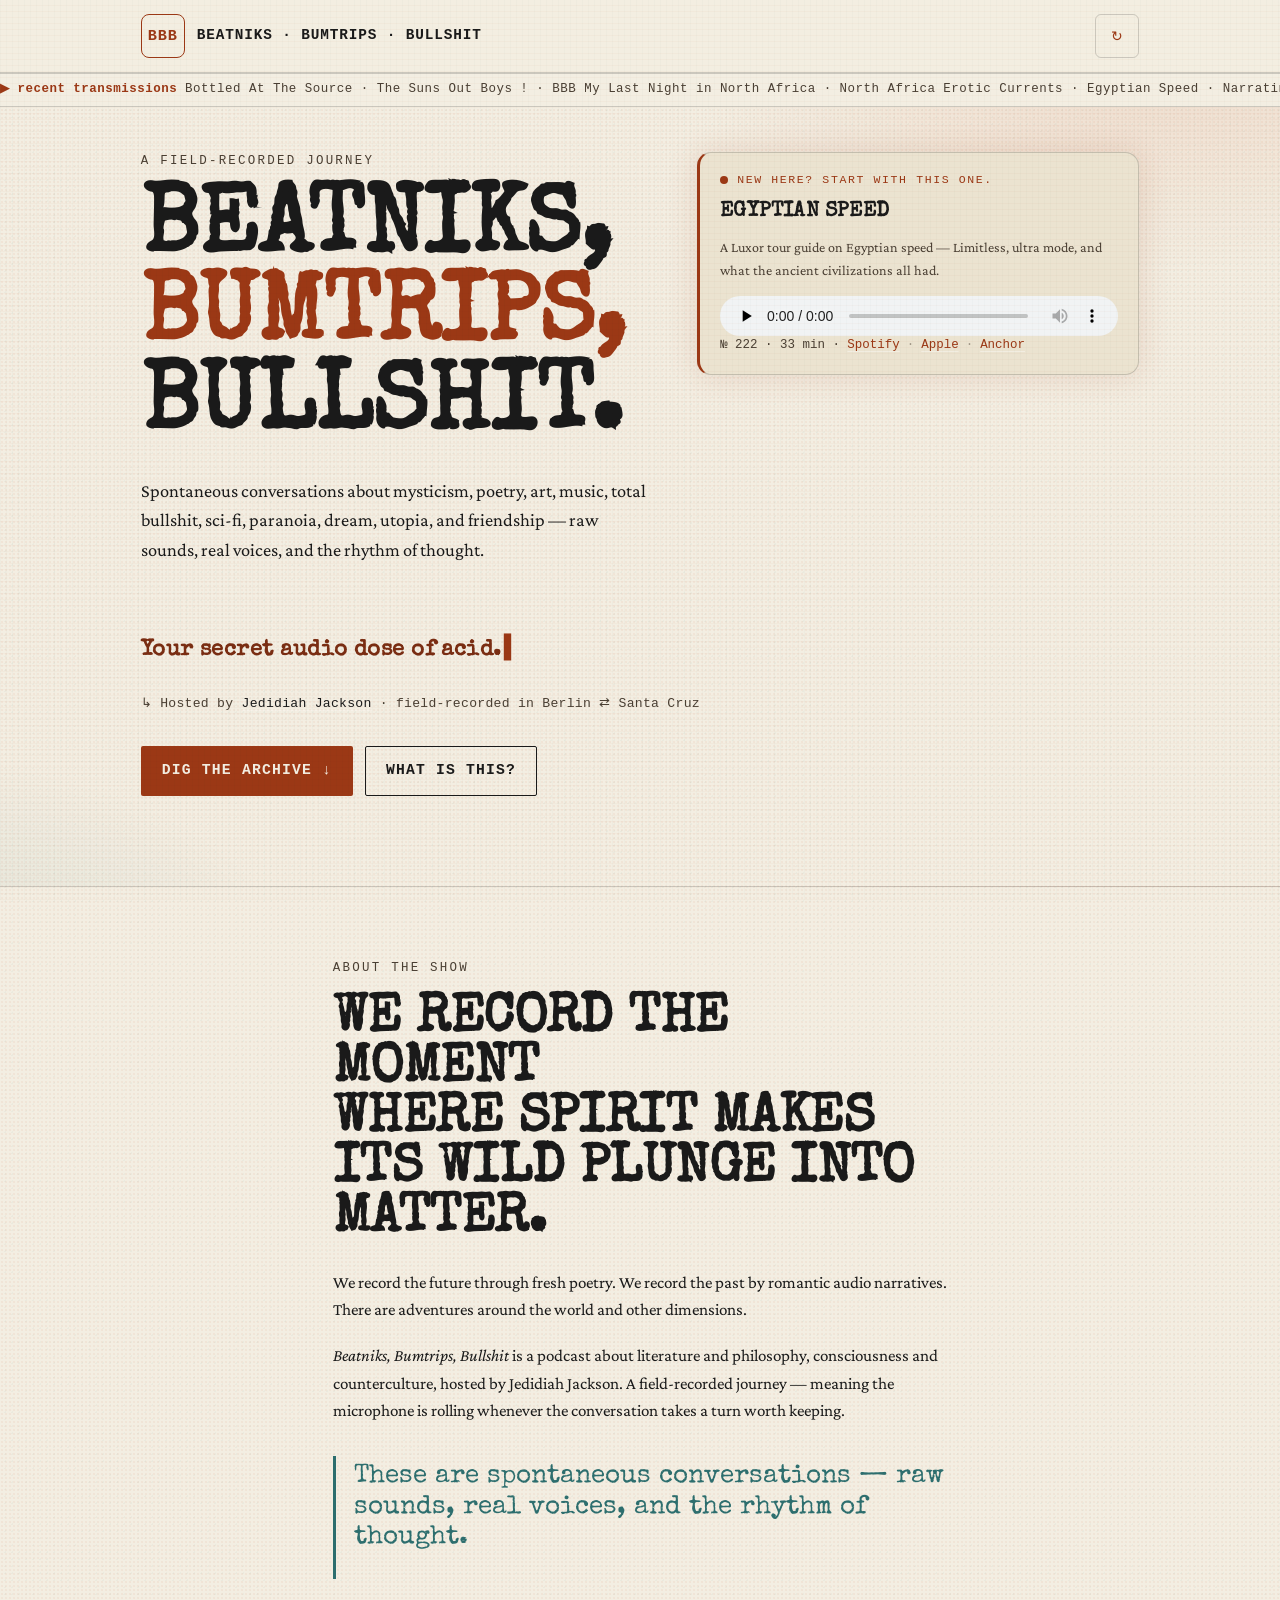
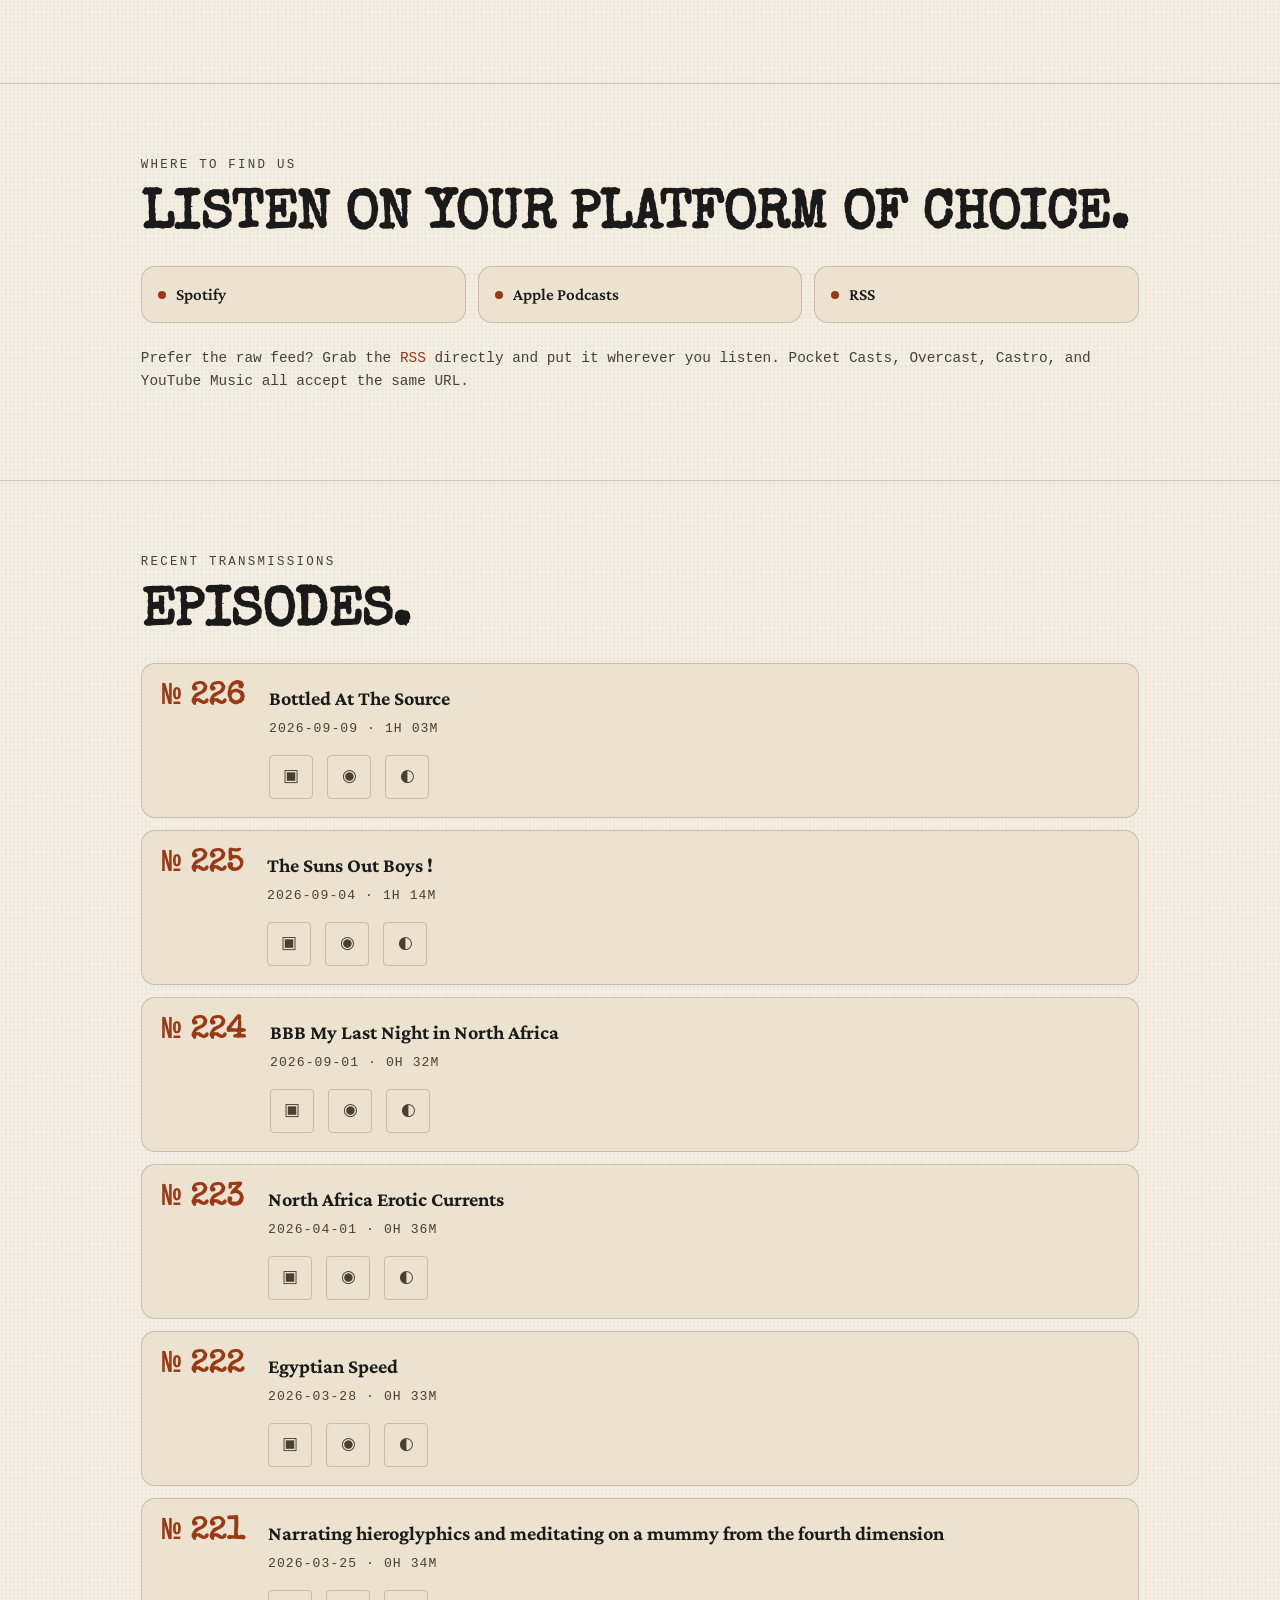
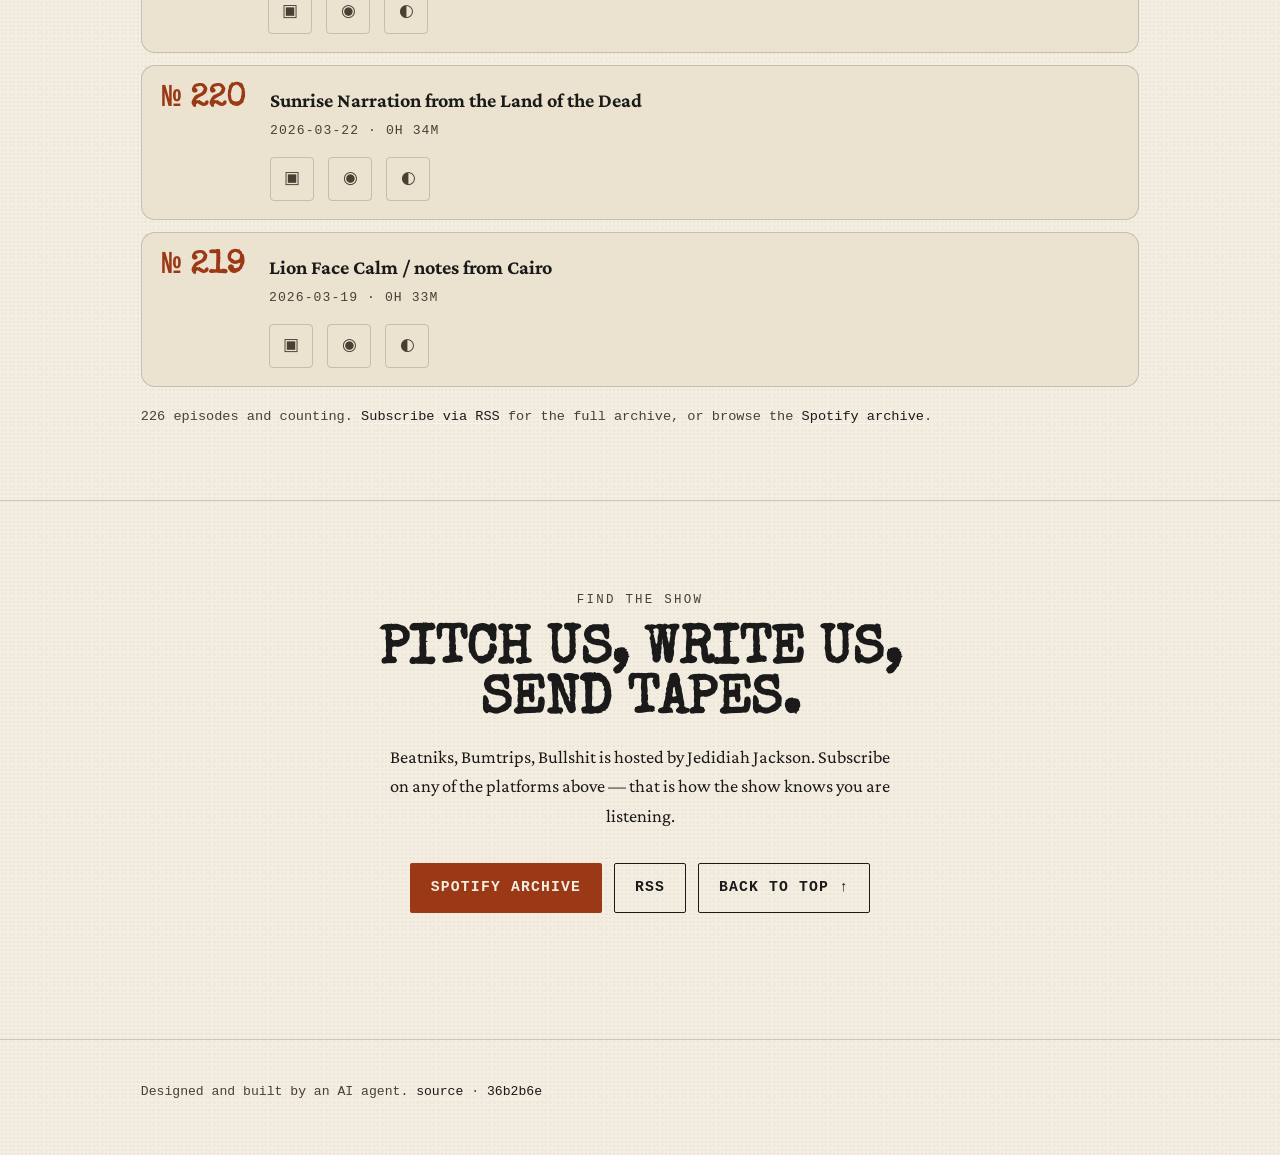
==== index.html @ dd76d0fa "audit: purge dead ticker-era CSS, fix og:image absolute URLs, a11y + anchor fixes" ====
<!doctype html><html lang="en"><head><meta charset="utf-8" /><meta name="viewport" content="width=device-width, initial-scale=1, viewport-fit=cover" /><title>Beatniks, Bumtrips, Bullshit — A field-recorded journey through literature, consciousness, and counterculture</title><meta name="description" content="A field-recorded journey through literature, consciousness, and counterculture. Spontaneous conversations about mysticism, poetry, art, music, total bullshit, sci-fi, paranoia, dream, utopia, and friendship." /><meta name="theme-color" content="#0b0b0b" media="(prefers-color-scheme: dark)" /><meta name="theme-color" content="#f3eee2" media="(prefers-color-scheme: light)" /><meta name="color-scheme" content="dark light" /><meta property="og:type" content="website" /><meta property="og:title" content="Beatniks, Bumtrips, Bullshit" /><meta property="og:description" content="A field-recorded journey through literature, consciousness, and counterculture. Your secret audio dose of acid." /><meta property="og:image" content="https://bumtrips.com/assets/og-card.png" /><meta property="og:image:width" content="1200" /><meta property="og:image:height" content="630" /><meta property="og:image:alt" content="Beatniks, Bumtrips, Bullshit — A field-recorded journey. Cover art on the right, title in acid green and magenta on the left." /><meta property="og:url" content="https://bumtrips.com/" /><meta property="og:site_name" content="Beatniks, Bumtrips, Bullshit" /><meta name="twitter:card" content="summary_large_image" /><meta name="twitter:title" content="Beatniks, Bumtrips, Bullshit" /><meta name="twitter:description" content="A field-recorded journey through literature, consciousness, and counterculture." /><meta name="twitter:image" content="https://bumtrips.com/assets/og-card.png" /><meta name="twitter:image:alt" content="Beatniks, Bumtrips, Bullshit — A field-recorded journey. Cover art on the right, title in acid green and magenta on the left." /><link rel="icon" type="image/svg+xml" href="assets/favicon.svg" /><link rel="icon" type="image/png" sizes="32x32" href="assets/favicon-32.png" /><link rel="apple-touch-icon" sizes="180x180" href="assets/apple-touch-icon.png" /><link rel="canonical" href="https://bumtrips.com/" /><link rel="preconnect" href="https://fonts.googleapis.com" /><link rel="preconnect" href="https://fonts.gstatic.com" crossorigin /><link rel="stylesheet" href="https://fonts.googleapis.com/css2?family=Big+Shoulders+Display:wght@700;900&family=Inter:wght@400&family=Space+Mono:wght@400;700&display=swap" /><link rel="alternate" type="application/rss+xml" title="Beatniks, Bumtrips, Bullshit" href="https://anchor.fm/s/4431c4ac/podcast/rss" /><script type="application/ld+json">
  {
    "@context": "https://schema.org",
    "@type": "Podcast",
    "name": "Beatniks, Bumtrips, Bullshit",
    "description": "A field-recorded journey through literature, consciousness, and counterculture. Spontaneous conversations about mysticism, poetry, art, music, total bullshit, sci-fi, paranoia, dream, utopia, and friendship.",
    "url": "https://bumtrips.com/",
    "webFeed": "https://anchor.fm/s/4431c4ac/podcast/rss",
    "author": { "@type": "Person", "name": "Jedidiah Jackson" },
    "image": "https://bumtrips.com/assets/og-card.png",
    "inLanguage": "en",
    "genre": ["Arts", "Literature", "Philosophy"]
  }
  </script>

  <link rel="stylesheet" href="styles.min.css" /></head><body><a class="skip-link" href="#main">Skip to content</a><div class="scanlines" aria-hidden="true"></div><div class="transmission-glitch" aria-hidden="true"></div><div class="acid-invert" aria-hidden="true"></div><div class="konami-msg" id="konami-msg" role="status" aria-live="polite"></div><header class="site-header" role="banner"><div class="wrap header-wrap"><a class="brand" href="#top" aria-label="Beatniks, Bumtrips, Bullshit — home"><span class="brand-mark" aria-hidden="true">BBB</span><span class="brand-name">Beatniks · Bumtrips · Bullshit</span></a><button type="button" id="theme-cycle" class="theme-cycle-btn" aria-label="Cycle to next theme">↻</button></div></header><aside class="marquee" aria-label="Recent episode titles"><div class="marquee-track"><span class="marquee-text"><!-- AUTO-MARQUEE -->Bottled At The Source · The Suns Out Boys ! · BBB My Last Night in North Africa · North Africa Erotic Currents · Egyptian Speed · Narrating hieroglyphics and meditating on a mummy from the fourth dimension · Sunrise Narration from the Land of the Dead · Lion Face Calm / notes from Cairo · BBB Inside a Pyramid · Horse Music · votive notes from Cairo · NUS NUS · Bottled At The Source · The Suns Out Boys ! · BBB My Last Night in North Africa · North Africa Erotic Currents · Egyptian Speed · Narrating hieroglyphics and meditating on a mummy from the fourth dimension · Sunrise Narration from the Land of the Dead · Lion Face Calm / notes from Cairo · BBB Inside a Pyramid · Horse Music · votive notes from Cairo · NUS NUS<!-- /AUTO-MARQUEE --></span></div></aside><main id="main"><section id="top" class="hero" aria-labelledby="hero-title"><div class="wrap"><div class="hero-grid"><div class="hero-copy"><p class="eyebrow">A field-recorded journey</p><h1 id="hero-title" class="display"> Beatniks,<br /><span class="accent">Bumtrips,</span><br /> Bullshit.
            </h1><p class="lede"> Spontaneous conversations about mysticism, poetry, art, music, total bullshit,
              sci-fi, paranoia, dream, utopia, and friendship — raw sounds, real voices,
              and the rhythm of thought.
            </p></div><div id="start-here" class="featured-ep"><p class="featured-ep-kicker"><span class="rec-dot" aria-hidden="true"></span>NEW HERE? START WITH THIS ONE.</p><h2 class="featured-ep-title">Egyptian Speed</h2><p class="featured-ep-desc"> A Luxor tour guide on Egyptian speed — Limitless, ultra mode,
              and what the ancient civilizations all had.
            </p><audio class="featured-ep-audio" controls preload="none"
                   aria-label="Play featured episode: Egyptian Speed"
                   src="https://anchor.fm/s/4431c4ac/podcast/play/116093295/https%3A%2F%2Fd3ctxlq1ktw2nl.cloudfront.net%2Fstaging%2F2026-1-26%2F418886665-44100-2-06185967a81ad.m4a"></audio><p class="featured-ep-links"> №&nbsp;222 · 33&nbsp;min · <a href="https://podcasters.spotify.com/pod/show/jedidiah-jackson/episodes/Egyptian-Speed-e3flctf" rel="noopener">Spotify</a><span aria-hidden="true">·</span><a href="https://podcasts.apple.com/us/podcast/egyptian-speed/id1663479533?i=1000757916411&amp;uo=4" rel="noopener">Apple</a><span aria-hidden="true">·</span><a href="https://anchor.fm/jedidiah-jackson/episodes/Egyptian-Speed-e3flctf" rel="noopener">Anchor</a></p></div></div><p class="tagline" aria-hidden="true"><span class="typewriter" id="tagline-typewriter"></span><span class="typewriter-caret" aria-hidden="true">▍</span></p><p class="hero-meta"><span aria-hidden="true">↳</span> Hosted by <a href="#contact">Jedidiah Jackson</a> · field-recorded in Berlin&nbsp;⇄&nbsp;Santa&nbsp;Cruz
        </p><div class="cta-row"><a class="btn btn-primary" href="#episodes">Dig the archive ↓</a><a class="btn btn-ghost" href="#about">What is this?</a></div></div></section><section id="about" class="about" aria-labelledby="about-title"><div class="wrap narrow"><p class="eyebrow">About the show</p><h2 id="about-title" class="display sm"> We record the moment<br />where spirit makes its wild plunge into matter.
        </h2><div class="prose"><p> We record the future through fresh poetry. We record the past by romantic
            audio narratives. There are adventures around the world and other dimensions.
          </p><p><em>Beatniks, Bumtrips, Bullshit</em> is a podcast about literature and philosophy,
            consciousness and counterculture, hosted by Jedidiah Jackson.
            A field-recorded journey — meaning the microphone
            is rolling whenever the conversation takes a turn worth keeping.
          </p><blockquote class="pull"><p>These are spontaneous conversations — raw sounds, real voices, and the rhythm of thought.</p></blockquote></div></div></section><section id="listen" class="listen" aria-labelledby="listen-title"><div class="wrap"><p class="eyebrow">Where to find us</p><h2 id="listen-title" class="display sm">Listen on your platform of choice.</h2><ul class="platforms" role="list"><li><a class="platform" href="https://open.spotify.com/show/43GiaQy9E5rkp6LfzXrvAM" rel="noopener"><span class="dot" aria-hidden="true"></span> Spotify</a></li><li><a class="platform" href="https://podcasts.apple.com/us/podcast/beatniks-bumtrips-b-t/id1663479533" rel="noopener"><span class="dot" aria-hidden="true"></span> Apple Podcasts</a></li><li><a class="platform" href="https://anchor.fm/s/4431c4ac/podcast/rss" rel="noopener"><span class="dot" aria-hidden="true"></span> RSS</a></li></ul><p class="rss-note"> Prefer the raw feed? Grab the <a href="https://anchor.fm/s/4431c4ac/podcast/rss">RSS</a> directly and put it wherever you listen. Pocket Casts, Overcast, Castro, and YouTube Music all accept the same URL.
        </p></div></section><section id="episodes" class="episodes" aria-labelledby="episodes-title"><div class="wrap"><p class="eyebrow">Recent transmissions</p><h2 id="episodes-title" class="display sm">Episodes.</h2><!-- AUTO-EPISODES-START --><ol class="episode-list" role="list"><li class="episode"><span class="ep-no">№&nbsp;226</span><div class="ep-body"><h3 class="ep-title">Bottled At The Source</h3><p class="ep-meta">2026-09-09 · 1h 03m</p><ul class="ep-platforms" aria-label="Listen on"><li><a href="https://podcasts.apple.com/us/podcast/bottled-at-the-source/id1663479533?i=1000788689043&amp;uo=4" aria-label="Listen on Apple Podcasts" rel="noopener"><span aria-hidden="true">&#9635;</span><span class="sr-only">Apple Podcasts</span></a></li><li><a href="https://podcasters.spotify.com/pod/show/jedidiah-jackson/episodes/Bottled-At-The-Source-e3oj9su" aria-label="Listen on Spotify" rel="noopener"><span aria-hidden="true">&#9673;</span><span class="sr-only">Spotify</span></a></li><li><a href="https://anchor.fm/jedidiah-jackson/episodes/Bottled-At-The-Source-e3oj9su" aria-label="Listen on Anchor" rel="noopener"><span aria-hidden="true">&#9680;</span><span class="sr-only">Anchor</span></a></li></ul></div></li><li class="episode"><span class="ep-no">№&nbsp;225</span><div class="ep-body"><h3 class="ep-title">The Suns Out Boys !</h3><p class="ep-meta">2026-09-04 · 1h 14m</p><ul class="ep-platforms" aria-label="Listen on"><li><a href="https://podcasts.apple.com/us/podcast/the-suns-out-boys/id1663479533?i=1000787854546&amp;uo=4" aria-label="Listen on Apple Podcasts" rel="noopener"><span aria-hidden="true">&#9635;</span><span class="sr-only">Apple Podcasts</span></a></li><li><a href="https://podcasters.spotify.com/pod/show/jedidiah-jackson/episodes/The-Suns-Out-Boys-e3o9js3" aria-label="Listen on Spotify" rel="noopener"><span aria-hidden="true">&#9673;</span><span class="sr-only">Spotify</span></a></li><li><a href="https://anchor.fm/jedidiah-jackson/episodes/The-Suns-Out-Boys-e3o9js3" aria-label="Listen on Anchor" rel="noopener"><span aria-hidden="true">&#9680;</span><span class="sr-only">Anchor</span></a></li></ul></div></li><li class="episode"><span class="ep-no">№&nbsp;224</span><div class="ep-body"><h3 class="ep-title">BBB My Last Night in North Africa</h3><p class="ep-meta">2026-09-01 · 0h 32m</p><ul class="ep-platforms" aria-label="Listen on"><li><a href="https://podcasts.apple.com/us/podcast/bbb-my-last-night-in-north-africa/id1663479533?i=1000787240336&amp;uo=4" aria-label="Listen on Apple Podcasts" rel="noopener"><span aria-hidden="true">&#9635;</span><span class="sr-only">Apple Podcasts</span></a></li><li><a href="https://podcasters.spotify.com/pod/show/jedidiah-jackson/episodes/BBB-My-Last-Night-in-North-Africa-e3o6sg9" aria-label="Listen on Spotify" rel="noopener"><span aria-hidden="true">&#9673;</span><span class="sr-only">Spotify</span></a></li><li><a href="https://anchor.fm/jedidiah-jackson/episodes/BBB-My-Last-Night-in-North-Africa-e3o6sg9" aria-label="Listen on Anchor" rel="noopener"><span aria-hidden="true">&#9680;</span><span class="sr-only">Anchor</span></a></li></ul></div></li><li class="episode"><span class="ep-no">№&nbsp;223</span><div class="ep-body"><h3 class="ep-title">North Africa Erotic Currents</h3><p class="ep-meta">2026-04-01 · 0h 36m</p><ul class="ep-platforms" aria-label="Listen on"><li><a href="https://podcasts.apple.com/us/podcast/north-africa-erotic-currents/id1663479533?i=1000758578792&amp;uo=4" aria-label="Listen on Apple Podcasts" rel="noopener"><span aria-hidden="true">&#9635;</span><span class="sr-only">Apple Podcasts</span></a></li><li><a href="https://podcasters.spotify.com/pod/show/jedidiah-jackson/episodes/North-Africa-Erotic-Currents-e3fnosv" aria-label="Listen on Spotify" rel="noopener"><span aria-hidden="true">&#9673;</span><span class="sr-only">Spotify</span></a></li><li><a href="https://anchor.fm/jedidiah-jackson/episodes/North-Africa-Erotic-Currents-e3fnosv" aria-label="Listen on Anchor" rel="noopener"><span aria-hidden="true">&#9680;</span><span class="sr-only">Anchor</span></a></li></ul></div></li><li class="episode"><span class="ep-no">№&nbsp;222</span><div class="ep-body"><h3 class="ep-title">Egyptian Speed</h3><p class="ep-meta">2026-03-28 · 0h 33m</p><ul class="ep-platforms" aria-label="Listen on"><li><a href="https://podcasts.apple.com/us/podcast/egyptian-speed/id1663479533?i=1000757916411&amp;uo=4" aria-label="Listen on Apple Podcasts" rel="noopener"><span aria-hidden="true">&#9635;</span><span class="sr-only">Apple Podcasts</span></a></li><li><a href="https://podcasters.spotify.com/pod/show/jedidiah-jackson/episodes/Egyptian-Speed-e3flctf" aria-label="Listen on Spotify" rel="noopener"><span aria-hidden="true">&#9673;</span><span class="sr-only">Spotify</span></a></li><li><a href="https://anchor.fm/jedidiah-jackson/episodes/Egyptian-Speed-e3flctf" aria-label="Listen on Anchor" rel="noopener"><span aria-hidden="true">&#9680;</span><span class="sr-only">Anchor</span></a></li></ul></div></li><li class="episode"><span class="ep-no">№&nbsp;221</span><div class="ep-body"><h3 class="ep-title">Narrating hieroglyphics and meditating on a mummy from the fourth dimension</h3><p class="ep-meta">2026-03-25 · 0h 34m</p><ul class="ep-platforms" aria-label="Listen on"><li><a href="https://podcasts.apple.com/us/podcast/narrating-hieroglyphics-and-meditating-on-a-mummy/id1663479533?i=1000757204299&amp;uo=4" aria-label="Listen on Apple Podcasts" rel="noopener"><span aria-hidden="true">&#9635;</span><span class="sr-only">Apple Podcasts</span></a></li><li><a href="https://podcasters.spotify.com/pod/show/jedidiah-jackson/episodes/Narrating-hieroglyphics-and-meditating-on-a-mummy-from-the-fourth-dimension-e3fkkek" aria-label="Listen on Spotify" rel="noopener"><span aria-hidden="true">&#9673;</span><span class="sr-only">Spotify</span></a></li><li><a href="https://anchor.fm/jedidiah-jackson/episodes/Narrating-hieroglyphics-and-meditating-on-a-mummy-from-the-fourth-dimension-e3fkkek" aria-label="Listen on Anchor" rel="noopener"><span aria-hidden="true">&#9680;</span><span class="sr-only">Anchor</span></a></li></ul></div></li><li class="episode"><span class="ep-no">№&nbsp;220</span><div class="ep-body"><h3 class="ep-title">Sunrise Narration from the Land of the Dead</h3><p class="ep-meta">2026-03-22 · 0h 34m</p><ul class="ep-platforms" aria-label="Listen on"><li><a href="https://podcasts.apple.com/us/podcast/sunrise-narration-from-the-land-of-the-dead/id1663479533?i=1000756553428&amp;uo=4" aria-label="Listen on Apple Podcasts" rel="noopener"><span aria-hidden="true">&#9635;</span><span class="sr-only">Apple Podcasts</span></a></li><li><a href="https://podcasters.spotify.com/pod/show/jedidiah-jackson/episodes/Sunrise-Narration-from-the-Land-of-the-Dead-e3fkk0s" aria-label="Listen on Spotify" rel="noopener"><span aria-hidden="true">&#9673;</span><span class="sr-only">Spotify</span></a></li><li><a href="https://anchor.fm/jedidiah-jackson/episodes/Sunrise-Narration-from-the-Land-of-the-Dead-e3fkk0s" aria-label="Listen on Anchor" rel="noopener"><span aria-hidden="true">&#9680;</span><span class="sr-only">Anchor</span></a></li></ul></div></li><li class="episode"><span class="ep-no">№&nbsp;219</span><div class="ep-body"><h3 class="ep-title">Lion Face Calm / notes from Cairo</h3><p class="ep-meta">2026-03-19 · 0h 33m</p><ul class="ep-platforms" aria-label="Listen on"><li><a href="https://podcasts.apple.com/us/podcast/lion-face-calm-notes-from-cairo/id1663479533?i=1000756065748&amp;uo=4" aria-label="Listen on Apple Podcasts" rel="noopener"><span aria-hidden="true">&#9635;</span><span class="sr-only">Apple Podcasts</span></a></li><li><a href="https://podcasters.spotify.com/pod/show/jedidiah-jackson/episodes/Lion-Face-Calm--notes-from-Cairo-e3fhp6v" aria-label="Listen on Spotify" rel="noopener"><span aria-hidden="true">&#9673;</span><span class="sr-only">Spotify</span></a></li><li><a href="https://anchor.fm/jedidiah-jackson/episodes/Lion-Face-Calm--notes-from-Cairo-e3fhp6v" aria-label="Listen on Anchor" rel="noopener"><span aria-hidden="true">&#9680;</span><span class="sr-only">Anchor</span></a></li></ul></div></li></ol><p class="ep-more"> 226 episodes and counting. <a href="https://anchor.fm/s/4431c4ac/podcast/rss">Subscribe via RSS</a> for the full archive, or browse the <a href="https://open.spotify.com/show/43GiaQy9E5rkp6LfzXrvAM">Spotify archive</a>.
        </p><!-- AUTO-EPISODES-END --></div></section><section id="contact" class="contact" aria-labelledby="contact-title"><div class="wrap narrow"><p class="eyebrow">Find the show</p><h2 id="contact-title" class="display sm">Pitch us, write us, send tapes.</h2><p class="lede"> Beatniks, Bumtrips, Bullshit is hosted by Jedidiah Jackson. Subscribe on
          any of the platforms above — that is how the show knows you are listening.
        </p><div class="cta-row center"><a class="btn btn-primary" href="https://open.spotify.com/show/43GiaQy9E5rkp6LfzXrvAM">Spotify archive</a><a class="btn btn-ghost" href="https://anchor.fm/s/4431c4ac/podcast/rss">RSS</a><a class="btn btn-ghost" href="#top">Back to top ↑</a></div></div></section></main><footer class="site-footer" role="contentinfo"><div class="wrap footer-wrap"><p class="credit"> Designed and built by an AI agent.
        <a href="https://github.com/bumtrips/beatniks-bumtrips-bullshit">source</a> ·
        <a href="https://github.com/bumtrips/beatniks-bumtrips-bullshit/commit/36b2b6ea5d17bb758d3eff9bb471e85fc54826d8">36b2b6e</a></p></div></footer><script>
    // 1. Typewriter effect on the hero tagline — cycles through a
    //    curated list of quotes pulled from the show's own descriptions
    //    and brand-aligned lines. Each quote types in, holds for a
    //    beat, then erases before the next one starts.
    (function typewriter() {
      var el = document.getElementById('tagline-typewriter');
      if (!el) return;
      var reduce = window.matchMedia && window.matchMedia('(prefers-reduced-motion: reduce)').matches;

      var QUOTES = [
        'Your secret audio dose of acid.',
        'We record the moment where spirit makes its wild plunge into matter.',
        'Raw sounds, real voices, and the rhythm of thought.',
        'Field-recorded transmissions from Berlin \u21C4 Santa Cruz.',
        'Spontaneous conversations about mysticism, poetry, art, music, total bullshit.',
        'How do you know when a place is alive?',
        'There are adventures around the world and other dimensions.',
        'An hour and a half on warm stone.',
        'Bats in the rafters. Pyramid power. Love you.',
        'You cannot know everything. But you can know what is inside.',
        'We record the future through fresh poetry.',
        'Listen at your own risk.'
      ];

      if (reduce) {
        // No typing animation; just cycle whole strings every 5 s.
        el.textContent = QUOTES[0];
        var ridx = 0;
        setInterval(function () {
          ridx = (ridx + 1) % QUOTES.length;
          el.textContent = QUOTES[ridx];
        }, 5000);
        return;
      }

      var qIdx = 0;
      var i = 0;
      var erasing = false;

      function tick() {
        var text = QUOTES[qIdx];
        if (!erasing) {
          // Typing forward.
          if (i <= text.length) {
            el.textContent = text.slice(0, i);
            i++;
            setTimeout(tick, 38 + Math.random() * 60);
          } else {
            // Fully typed — hold for 4.2 s so the eye can read it.
            erasing = true;
            setTimeout(tick, 4200);
          }
        } else {
          // Erasing backward, faster than typing.
          if (i > 0) {
            el.textContent = text.slice(0, i - 1);
            i--;
            setTimeout(tick, 18);
          } else {
            // Erased — move to the next quote after a brief breath.
            erasing = false;
            qIdx = (qIdx + 1) % QUOTES.length;
            setTimeout(tick, 300);
          }
        }
      }

      tick();
    })();

    // 2. Konami code easter egg: ↑↑↓↓←→←→BA reveals a transmission.
    (function konami() {
      var seq = [38,38,40,40,37,39,37,39,66,65];
      var buf = [];
      var msg = document.getElementById('konami-msg');
      window.addEventListener('keydown', function (e) {
        buf.push(e.keyCode);
        if (buf.length > seq.length) buf.shift();
        if (buf.join(',') === seq.join(',')) {
          msg.textContent = '↳ transmission unlocked · carry the signal';
          msg.classList.add('show');
          setTimeout(function () { msg.classList.remove('show'); msg.textContent = ''; }, 4200);
          buf = [];
        }
      });
    })();

    // 3. Rare transmission glitch — toggle a class on <body> for ~120ms at random intervals.
    (function glitch() {
      var reduce = window.matchMedia && window.matchMedia('(prefers-reduced-motion: reduce)').matches;
      if (reduce) return;
      function fire() {
        document.body.classList.add('glitch-on');
        setTimeout(function () { document.body.classList.remove('glitch-on'); }, 110);
        setTimeout(fire, 18000 + Math.random() * 32000); // every 18–50s
      }
      setTimeout(fire, 9000);
    })();

    // 4. Acid flashbacks — rare full-page colour invert.
    (function acid() {
      var reduce = window.matchMedia && window.matchMedia('(prefers-reduced-motion: reduce)').matches;
      if (reduce) return;
      function fire() {
        document.body.classList.add('acid-on');
        setTimeout(function () { document.body.classList.remove('acid-on'); }, 720);
        setTimeout(fire, 28000 + Math.random() * 38000); // every 28–66s
      }
      setTimeout(fire, 14000);
    })();

    // 5. "Receiving" ticker — random signal phrases that flash in the corner.
    (function receiving() {
      var reduce = window.matchMedia && window.matchMedia('(prefers-reduced-motion: reduce)').matches;
      if (reduce) return;
      var phrases = [
        'RECEIVING · BERLIN ↔ SANTA CRUZ',
        'DECODING · 226 transmissions',
        'CARRIER · ON THE AIR',
        'SIGNAL · LOCKED',
        'SCANNING · FIELD FREQ',
        'LISTENING · SPIRIT IN THE WIRE'
      ];
      var node = document.createElement('div');
      node.className = 'receiving';
      node.setAttribute('aria-hidden', 'true');
      document.body.appendChild(node);
      function fire() {
        var p = phrases[Math.floor(Math.random() * phrases.length)];
        node.textContent = '↳ ' + p;
        node.classList.add('show');
        setTimeout(function () { node.classList.remove('show'); }, 1800);
        setTimeout(fire, 7000 + Math.random() * 9000);
      }
      setTimeout(fire, 5500);
    })();

    // 6. Theme cycling — random theme picks, two triggers:
    //    (a) auto-rotate timer (1-2.5 min between rotations)
    //    (b) scroll activity (600px cumulative within a 30s cooldown)
    //    Both fire the acid-trip transition. Either trigger resets
    //    the other clock so we never get two swaps back-to-back.
    (function themes() {
      var THEMES = ['cyber', 'zine', 'radio', 'desert', 'temple', 'brutalist'];
      var TRIP_MS = 720;
      var AUTO_MIN_MS = 30000;          // 30s minimum between auto-rotations
      var AUTO_RAND_MS = 30000;         // up to +30s of randomness
      var FIRST_AUTO_DELAY_MS = 5000;   // first auto-rotation 5s after page load
      var SCROLL_THRESHOLD_PX = 300;    // cumulative scroll distance to fire
      var SCROLL_COOLDOWN_MS = 15000;   // 15s between scroll-triggered swaps

      var reduce = window.matchMedia && window.matchMedia('(prefers-reduced-motion: reduce)').matches;
      var idx = 0;
      var autoTimer = null;
      var root = document.documentElement;

      function pickRandomNext() {
        // Avoid landing on the current theme (would be a no-op trip).
        if (THEMES.length <= 1) return 0;
        var next;
        do { next = Math.floor(Math.random() * THEMES.length); }
        while (next === idx);
        return next;
      }

      // Lazy-load the Google Fonts URL that covers a theme's typography.
      // Cyber is already loaded in <head>; the dedupe map prevents duplicates.
      var fontLoadUrls = {};
      function ensureThemeFonts(theme) {
        if (theme === 'cyber') return; // cyber faces already load eagerly in <head>
        var url;
        if (theme === 'zine') {
          url = 'https://fonts.googleapis.com/css2?family=Special+Elite&family=Crimson+Pro:wght@400&display=swap';
        } else if (theme === 'radio') {
          url = 'https://fonts.googleapis.com/css2?family=Space+Mono:wght@400;700&display=swap';
        } else if (theme === 'desert') {
          url = 'https://fonts.googleapis.com/css2?family=Yeseva+One&family=Source+Sans+3:wght@400&display=swap';
        } else if (theme === 'temple') {
          url = 'https://fonts.googleapis.com/css2?family=Cinzel:wght@500;700&family=Cormorant+Garamond:wght@400&display=swap';
        } else {
          return; // brutalist uses system fonts
        }
        if (fontLoadUrls[url]) return;
        fontLoadUrls[url] = true;
        var l = document.createElement('link');
        l.rel = 'stylesheet';
        l.href = url;
        l.crossOrigin = 'anonymous';
        document.head.appendChild(l);
      }

      function apply(nextIdx, withTrip) {
        idx = ((nextIdx % THEMES.length) + THEMES.length) % THEMES.length;
        if (withTrip && !reduce) {
          root.classList.add('tripping');
          setTimeout(function () { root.classList.remove('tripping'); }, TRIP_MS);
        }
        root.setAttribute('data-theme', THEMES[idx]);
        ensureThemeFonts(THEMES[idx]);
        // Any swap resets the auto-rotate clock.
        scheduleAuto();
      }

      function scheduleAuto() {
        if (autoTimer) clearTimeout(autoTimer);
        var delay = AUTO_MIN_MS + Math.random() * AUTO_RAND_MS;
        autoTimer = setTimeout(function () {
          apply(pickRandomNext(), true);
        }, delay);
      }

      // Scroll trigger — accumulate scroll distance; fire when the
      // threshold is crossed AND the cooldown has elapsed.
      if (!reduce) {
        var lastY = window.scrollY || 0;
        var accum = 0;
        var lastScrollSwap = 0;
        window.addEventListener('scroll', function () {
          var y = window.scrollY;
          accum += Math.abs(y - lastY);
          lastY = y;
          var now = Date.now();
          if (accum >= SCROLL_THRESHOLD_PX && (now - lastScrollSwap) >= SCROLL_COOLDOWN_MS) {
            accum = 0;
            lastScrollSwap = now;
            apply(pickRandomNext(), true);
          }
        }, { passive: true });
      }

      var btn = document.getElementById('theme-cycle');
      if (btn) {
        btn.addEventListener('click', function () {
          apply(pickRandomNext(), true);
        });
      }

      // Start at default (cyber). Auto-rotate kicks off after a beat.
      apply(0, false);
      if (!reduce) setTimeout(scheduleAuto, FIRST_AUTO_DELAY_MS);
    })();
  </script>
</body></html>
---- styles.min.css ----
:root{--bg:#0b0b0b;--bg-elev:#131313;--fg:#f5f5f0;--fg-mute:#a8a89e;--accent:#c8ff00;--accent-2:#ff3ea5;--accent-3:#ffd23f;--line:rgba(255,255,255,0.08);--radius:14px;--max:72rem;--serif:"Big Shoulders Display","Inter",system-ui,sans-serif;--body:"Inter",system-ui,-apple-system,"Segoe UI",Roboto,sans-serif;--mono:"Space Mono",ui-monospace,"SFMono-Regular",Menlo,monospace}*{box-sizing:border-box}html,body{margin:0;padding:0}html{scroll-behavior:smooth}body{background:var(--bg);color:var(--fg);font-family:var(--body);font-size:17px;line-height:1.6;-webkit-font-smoothing:antialiased;text-rendering:optimizeLegibility}a{color:var(--accent);text-decoration:none}a:hover{text-decoration:underline}a:focus-visible{outline:2px solid var(--accent);outline-offset:3px;border-radius:4px}.rss-note a,.ep-more a,.featured-ep-links a,.hero-meta a,.site-footer .credit a{text-decoration:underline;text-decoration-color:rgba(255,255,255,0.35);text-underline-offset:3px}.rss-note a:hover,.ep-more a:hover,.featured-ep-links a:hover,.hero-meta a:hover,.site-footer .credit a:hover{text-decoration-color:var(--accent)}[id]{scroll-margin-top:112px}.skip-link{position:absolute;left:-9999px;top:0;background:var(--accent);color:#000;padding:8px 12px;font-weight:700}.skip-link:focus{left:12px;top:12px;z-index:10}.wrap{width:100%;max-width:var(--max);margin:0 auto;padding:0 6vw}.wrap.narrow{max-width:48rem}.eyebrow{font-family:var(--mono);font-size:0.78rem;text-transform:uppercase;letter-spacing:0.18em;color:var(--fg-mute);margin:0 0 1rem}.display{font-family:var(--serif);font-weight:900;font-size:clamp(2.6rem,8vw,6rem);line-height:0.92;letter-spacing:-0.01em;margin:0 0 1.5rem;text-transform:uppercase}.display.sm{font-size:clamp(2rem,5vw,3.4rem);margin-bottom:1.5rem}.accent{color:var(--accent)}.site-header{position:sticky;top:0;z-index:5;background:color-mix(in srgb,var(--bg) 88%,transparent);backdrop-filter:saturate(140%) blur(8px);-webkit-backdrop-filter:saturate(140%) blur(8px);border-bottom:1px solid var(--line)}.header-wrap{display:flex;align-items:center;justify-content:space-between;padding:14px 6vw;gap:24px}.brand{display:inline-flex;align-items:center;gap:12px;color:var(--fg);font-family:var(--mono);font-weight:700;font-size:0.9rem;text-transform:uppercase;letter-spacing:0.06em}.brand:hover{text-decoration:none}.brand-mark{display:inline-grid;place-items:center;width:44px;height:44px;min-width:44px;min-height:44px;border:1.5px solid var(--accent);color:var(--accent);border-radius:8px;font-weight:900;font-size:0.95rem}.brand-name{white-space:nowrap}.theme-cycle-btn{background:transparent;border:1px solid var(--line);color:var(--accent);font-family:var(--mono);font-size:0.85rem;padding:8px 10px;margin-left:6px;min-height:44px;min-width:44px;border-radius:6px;cursor:pointer;display:inline-flex;align-items:center;justify-content:center;transition:border-color 150ms ease,color 150ms ease,transform 80ms ease}.theme-cycle-btn:hover{border-color:var(--accent);color:var(--fg)}.theme-cycle-btn:active{transform:scale(0.94)}.hero{padding:5vh 0 10vh;border-bottom:1px solid var(--line);background:radial-gradient(900px 500px at 90% -10%,rgba(200,255,0,0.10),transparent 60%),radial-gradient(700px 400px at -10% 110%,rgba(255,62,165,0.10),transparent 60%)}.hero-grid{display:grid;grid-template-columns:1.15fr 1fr;gap:48px;align-items:start}@media (max-width:900px){.hero-grid{grid-template-columns:1fr;gap:32px}}.lede{font-size:1.15rem;color:var(--fg);max-width:36rem;margin:0 0 1.5rem}.tagline{font-family:var(--serif);font-weight:700;font-size:1.4rem;color:var(--accent-3);letter-spacing:0.02em;margin:2.75rem 0 2rem}.cta-row{display:flex;flex-wrap:wrap;gap:12px}.cta-row.center{justify-content:center}.btn{display:inline-flex;align-items:center;gap:8px;padding:12px 20px;border-radius:999px;font-family:var(--mono);font-weight:700;font-size:0.92rem;text-transform:uppercase;letter-spacing:0.08em;border:1.5px solid transparent;transition:transform 80ms ease,background 120ms ease,color 120ms ease}.btn:hover{text-decoration:none;transform:translateY(-1px)}.btn-primary{background:var(--accent);color:#000}.btn-primary:hover{background:#d6ff3a}.btn-ghost{background:transparent;border-color:rgba(255,255,255,0.25);color:var(--fg)}.btn-ghost:hover{border-color:var(--fg)}.about{padding:8vh 0;border-bottom:1px solid var(--line)}.prose p{margin:0 0 1.2rem}.pull{font-family:var(--serif);font-size:1.6rem;line-height:1.2;color:var(--accent-2);border-left:3px solid var(--accent-2);padding:6px 0 6px 18px;margin:2rem 0}.listen{padding:8vh 0;border-bottom:1px solid var(--line)}.platforms{list-style:none;padding:0;margin:1.5rem 0;display:grid;grid-template-columns:repeat(auto-fit,minmax(220px,1fr));gap:12px}.platform{display:flex;align-items:center;gap:10px;padding:14px 16px;border:1px solid var(--line);border-radius:var(--radius);background:var(--bg-elev);color:var(--fg);font-weight:600}.platform:hover{border-color:var(--accent);text-decoration:none}.dot{width:8px;height:8px;border-radius:999px;background:var(--accent);display:inline-block}.rss-note{color:var(--fg-mute);font-family:var(--mono);font-size:0.9rem}.featured-ep{border:1px solid var(--line);border-left:3px solid var(--accent);border-radius:var(--radius);background:var(--bg-elev);padding:18px 20px;margin:0;align-self:start;box-shadow:0 0 32px color-mix(in srgb,var(--accent) 14%,transparent)}.featured-ep-kicker{font-family:var(--mono);font-size:0.72rem;letter-spacing:0.14em;color:var(--accent);margin:0 0 0.7rem;display:flex;align-items:center}.rec-dot{display:inline-block;width:8px;height:8px;border-radius:50%;background:var(--accent);margin-right:9px;flex-shrink:0;animation:rec-pulse 2.4s ease-in-out infinite}@keyframes rec-pulse{0%,100%{opacity:1}50%{opacity:0.2}}.featured-ep-title{font-family:var(--serif);font-weight:900;font-size:1.3rem;line-height:1.1;text-transform:uppercase;letter-spacing:0.01em;margin:0 0 0.8rem}.featured-ep-desc{color:var(--fg-mute);font-size:0.88rem;margin:0.8rem 0 0.9rem}.featured-ep-audio{display:block;width:100%;height:40px}.featured-ep-links{font-family:var(--mono);font-size:0.78rem;color:var(--fg-mute);margin:0}.featured-ep-links span[aria-hidden]{margin:0 7px;opacity:0.45}@media (max-width:900px){.featured-ep{order:-1}}.episodes{padding:8vh 0;border-bottom:1px solid var(--line)}.episode-list{list-style:none;padding:0;margin:1.5rem 0 0;display:grid;gap:12px}.episode{display:grid;grid-template-columns:auto 1fr;gap:24px;padding:18px 20px;border:1px solid var(--line);border-radius:var(--radius);background:var(--bg-elev)}.ep-no{font-family:var(--serif);font-weight:900;font-size:2rem;color:var(--accent);line-height:1}.ep-title{margin:0 0 4px;font-size:1.25rem;font-weight:700}.ep-meta{margin:0 0 8px;font-family:var(--mono);font-size:0.82rem;color:var(--fg-mute);text-transform:uppercase;letter-spacing:0.08em}.contact{padding:10vh 0 14vh;text-align:center}.contact .lede{margin:0 auto 2rem;max-width:32rem}.contact .display.sm{margin-bottom:1rem}.site-footer{border-top:1px solid var(--line);padding:28px 0 40px;color:var(--fg-mute);font-family:var(--mono);font-size:0.82rem}.footer-wrap{display:flex;flex-wrap:wrap;justify-content:space-between;gap:12px}@media (prefers-reduced-motion:reduce){html{scroll-behavior:auto}.btn{transition:none}.typewriter-caret,.rec-dot{animation:none}.marquee-track{animation:none;transform:none}.hero,body{animation:none !important;filter:none !important}.scanlines,.transmission-glitch,.acid-invert{display:none}}.marquee{position:sticky;top:73px;z-index:4;background:var(--bg);border-bottom:1px solid var(--line);border-top:1px solid var(--line);overflow:hidden;padding:6px 0;font-family:var(--mono);font-size:0.78rem;letter-spacing:0.04em}.marquee-track{display:inline-flex;white-space:nowrap;animation:marquee-scroll 90s linear infinite;will-change:transform}.marquee-text{display:inline-block;padding-right:4em;color:var(--fg-mute)}.marquee-text::before{content:"▶ recent transmissions ";color:var(--accent);font-weight:700}@keyframes marquee-scroll{from{transform:translateX(0)}to{transform:translateX(-50%)}}.hero{animation:hero-acid 60s ease-in-out infinite}@keyframes hero-acid{0%,100%{filter:hue-rotate(0deg)}25%{filter:hue-rotate(6deg) saturate(1.04)}50%{filter:hue-rotate(-4deg) saturate(1.08)}75%{filter:hue-rotate(8deg) saturate(1.02)}}.acid-invert{position:fixed;inset:0;pointer-events:none;z-index:9997;background:var(--accent);mix-blend-mode:difference;opacity:0}body.acid-on .acid-invert{animation:acid-flash 700ms ease-in-out}@keyframes acid-flash{0%{opacity:0}20%{opacity:0.85}60%{opacity:0.4}100%{opacity:0}}@media (max-width:700px){.marquee{font-size:0.7rem}}.scanlines{position:fixed;inset:0;pointer-events:none;z-index:9998;background-image:repeating-linear-gradient( to bottom,rgba(255,255,255,0.025) 0px,rgba(255,255,255,0.025) 1px,transparent 1px,transparent 3px );mix-blend-mode:overlay}.transmission-glitch{position:fixed;inset:0;pointer-events:none;z-index:9999;background:rgba(200,255,0,0.04);opacity:0}body.glitch-on .transmission-glitch{animation:glitch-flash 110ms steps(2,end)}@keyframes glitch-flash{0%{opacity:0}20%{opacity:1}40%{opacity:0.4}60%{opacity:0.9}100%{opacity:0}}body.glitch-on{animation:glitch-rgb 110ms steps(2,end)}@keyframes glitch-rgb{0%{filter:none}50%{filter:hue-rotate(20deg) saturate(1.4)}100%{filter:none}}.typewriter{display:inline;color:var(--accent-3)}.typewriter-caret{display:inline-block;margin-left:2px;color:var(--accent);animation:caret-blink 0.9s steps(2,end) infinite}@keyframes caret-blink{50%{opacity:0}}.ep-more{margin:1.2rem 0 0;font-family:var(--mono);font-size:0.85rem;color:var(--fg-mute)}.ep-more a{color:var(--fg)}.ep-more a:hover{color:var(--accent)}.ep-platforms{list-style:none;padding:0;margin:8px 0 0;display:inline-flex;flex-wrap:wrap;gap:14px;font-family:var(--mono);font-size:1.05rem;line-height:1}.ep-platforms li{display:inline-flex}.ep-platforms a{display:inline-flex;align-items:center;justify-content:center;gap:6px;color:var(--fg-mute);text-decoration:none;padding:12px 12px;min-width:44px;min-height:44px;border-radius:4px;border:1px solid var(--line);transition:color 120ms ease,border-color 120ms ease,background 120ms ease}.ep-platforms a:hover,.ep-platforms a:focus-visible{color:var(--accent);border-color:var(--accent);background:var(--bg-elev);text-decoration:none}.ep-platforms a:focus-visible{outline:2px solid var(--accent);outline-offset:2px}.sr-only{position:absolute;width:1px;height:1px;padding:0;margin:-1px;overflow:hidden;clip:rect(0,0,0,0);white-space:nowrap;border:0}@media (max-width:480px){.ep-platforms{gap:8px;font-size:0.95rem}}@media (max-width:480px){.brand-name{max-width:28vw;overflow:hidden;text-overflow:ellipsis;white-space:nowrap;font-size:0.78rem}.header-wrap{gap:6px;flex-wrap:nowrap}.pull{font-size:clamp(1.25rem,4.5vw,1.6rem)}.display{font-size:clamp(2.2rem,10vw,4rem)}.display.sm{font-size:clamp(1.7rem,6vw,2.6rem)}}@media (max-width:380px){.brand-name{display:none}}.site-header{padding-top:max(0px,env(safe-area-inset-top))}.konami-msg{position:fixed;top:50%;left:50%;transform:translate(-50%,-50%);background:var(--bg-elev);border:1.5px solid var(--accent);border-radius:10px;padding:14px 22px;font-family:var(--mono);font-size:0.95rem;letter-spacing:0.04em;color:var(--accent);box-shadow:0 0 32px rgba(200,255,0,0.4);z-index:10000;opacity:0;pointer-events:none;transition:opacity 200ms ease}.konami-msg.show{opacity:1;pointer-events:auto}.receiving{position:fixed;right:max(18px,env(safe-area-inset-right));bottom:64px;z-index:6;font-family:var(--mono);font-size:0.72rem;letter-spacing:0.1em;color:var(--accent);background:rgba(11,11,11,0.85);padding:4px 9px;border:1px solid var(--accent);border-radius:4px;opacity:0;transform:translateY(6px);transition:opacity 250ms ease,transform 250ms ease;pointer-events:none}.receiving.show{opacity:1;transform:translateY(0)}.hero-meta{font-family:var(--mono);font-size:0.82rem;color:var(--fg-mute);margin:-0.5rem 0 2rem;letter-spacing:0.02em}.hero-meta a{color:var(--fg);text-decoration:underline;text-decoration-color:rgba(255,255,255,0.25);text-underline-offset:3px}.hero-meta a:hover{text-decoration-color:var(--accent)}.site-footer .credit a{color:var(--fg)}.site-footer .credit a:hover{color:var(--accent)}html.tripping{animation:trip 720ms cubic-bezier(0.65,0,0.35,1)}html.tripping *{animation-duration:720ms}@keyframes trip{0%{filter:blur(0) hue-rotate(0deg) saturate(1) brightness(1);transform:translate(0,0) scale(1)}12%{filter:blur(4px) hue-rotate(60deg) saturate(1.4) brightness(1.1);transform:translate(-2px,1px) scale(1.004)}28%{filter:blur(9px) hue-rotate(160deg) saturate(0.7) brightness(1.2);transform:translate(3px,-2px) scale(0.996)}44%{filter:blur(14px) hue-rotate(240deg) saturate(1.6) brightness(0.85);transform:translate(-1px,3px) scale(1.008)}60%{filter:blur(16px) hue-rotate(300deg) saturate(0.6) brightness(1.15);transform:translate(2px,-1px) scale(0.992)}78%{filter:blur(8px) hue-rotate(340deg) saturate(1.3) brightness(1);transform:translate(-1px,1px) scale(1.002)}100%{filter:blur(0) hue-rotate(360deg) saturate(1) brightness(1);transform:translate(0,0) scale(1)}}html[data-theme="zine"]{--bg:#f3eee2;--bg-elev:#ebe3d0;--fg:#1a1a1a;--fg-mute:#4a3f33;--accent:#9b3815;--accent-3:#7a2d12;--accent-2:#2d6e6e;--line:rgba(26,26,26,0.18);--serif:"Special Elite","Courier Prime","Courier New",monospace;--body:"Crimson Pro",Georgia,"Times New Roman",serif;--mono:"Courier Prime","Courier New",monospace}html[data-theme="zine"] body{background-image:radial-gradient(rgba(196,75,30,0.06) 1px,transparent 1px),radial-gradient(rgba(45,110,110,0.04) 1px,transparent 1px);background-size:4px 4px,7px 7px;background-position:0 0,2px 2px}html[data-theme="zine"] body::before{content:"";position:fixed;inset:0;pointer-events:none;z-index:9996;background:repeating-linear-gradient(0deg,rgba(196,75,30,0.05) 0 1px,transparent 1px 6px),repeating-linear-gradient(90deg,rgba(45,110,110,0.04) 0 1px,transparent 1px 6px);mix-blend-mode:multiply;opacity:0.6}html[data-theme="zine"] .scanlines,html[data-theme="zine"] .transmission-glitch,html[data-theme="zine"] .acid-invert{display:none}html[data-theme="zine"] .btn{border-radius:2px}html[data-theme="zine"] .btn-primary{background:var(--accent);color:var(--bg)}html[data-theme="zine"] .btn-ghost{background:transparent;border-color:var(--fg);color:var(--fg)}html[data-theme="zine"] .hero{background:radial-gradient(800px 400px at 90% -10%,rgba(196,75,30,0.12),transparent 60%),radial-gradient(700px 350px at -10% 110%,rgba(45,110,110,0.10),transparent 60%)}html[data-theme="radio"]{--bg:#0d0700;--bg-elev:#1a0f00;--fg:#ffb000;--fg-mute:#b07d00;--accent:#ffb000;--accent-2:#ff6b00;--accent-3:#ffd23f;--line:rgba(255,176,0,0.22);--serif:"Space Mono",ui-monospace,monospace;--body:"Space Mono",ui-monospace,monospace;--mono:"Space Mono",ui-monospace,monospace}html[data-theme="radio"] body{background:radial-gradient(ellipse at center,#1a0f00 0%,#0d0700 70%)}html[data-theme="radio"] body::before{content:"";position:fixed;inset:0;pointer-events:none;z-index:9996;background:repeating-linear-gradient(0deg,rgba(255,176,0,0.06) 0 1px,transparent 1px 3px),radial-gradient(ellipse at center,transparent 50%,rgba(0,0,0,0.4) 100%);mix-blend-mode:screen}html[data-theme="radio"] body{text-shadow:0 0 6px rgba(255,176,0,0.35)}html[data-theme="radio"] .btn{border-radius:0}html[data-theme="radio"] .btn-primary{background:transparent;color:var(--accent);border:1.5px solid var(--accent)}html[data-theme="radio"] .btn-primary:hover{background:var(--accent);color:var(--bg)}html[data-theme="radio"] .hero{background:radial-gradient(800px 400px at 50% 30%,rgba(255,176,0,0.06),transparent 70%)}html[data-theme="radio"] .display{letter-spacing:0.04em}html[data-theme="desert"]{--bg:#d4b896;--bg-elev:#dec7a8;--fg:#3a2410;--fg-mute:#4a3a20;--accent:#8a320f;--accent-2:#6b3a1e;--accent-3:#4a2f1a;--line:rgba(58,36,16,0.22);--serif:"Yeseva One","Playfair Display",Georgia,serif;--body:"Source Sans 3","Helvetica Neue",Arial,sans-serif;--mono:"Courier New","Courier",monospace}html[data-theme="desert"] body{background-image:radial-gradient(circle at 20% 10%,rgba(184,66,26,0.08),transparent 40%),radial-gradient(circle at 80% 90%,rgba(107,58,30,0.06),transparent 50%)}html[data-theme="desert"] body::before{content:"";position:fixed;inset:0;pointer-events:none;z-index:9996;background-image:radial-gradient(rgba(58,36,16,0.06) 1px,transparent 1px);background-size:3px 3px;mix-blend-mode:multiply;opacity:0.5}html[data-theme="desert"] .scanlines,html[data-theme="desert"] .transmission-glitch,html[data-theme="desert"] .acid-invert{display:none}html[data-theme="desert"] .btn{border-radius:4px}html[data-theme="desert"] .btn-primary{background:var(--accent);color:var(--bg)}html[data-theme="desert"] .btn-ghost{background:transparent;border-color:var(--fg);color:var(--fg)}html[data-theme="desert"] .hero{background:radial-gradient(900px 450px at 90% -10%,rgba(184,66,26,0.18),transparent 60%),radial-gradient(700px 400px at -10% 110%,rgba(74,47,26,0.18),transparent 60%)}html[data-theme="desert"] .display{font-style:italic}html[data-theme="temple"]{--bg:#0a0420;--bg-elev:#150a30;--fg:#d4af37;--fg-mute:#c4a050;--accent:#d4af37;--accent-2:#5680c0;--accent-3:#b06fa0;--line:rgba(212,175,55,0.20);--serif:"Cinzel","Cormorant Garamond",Georgia,serif;--body:"Cormorant Garamond",Georgia,"Times New Roman",serif;--mono:"Courier New",monospace}html[data-theme="temple"] body{background:radial-gradient(circle at 50% 30%,rgba(46,80,144,0.10),transparent 60%),radial-gradient(circle at 80% 80%,rgba(107,45,92,0.08),transparent 50%)}html[data-theme="temple"] body::before{content:"";position:fixed;inset:0;pointer-events:none;z-index:9996;background:repeating-conic-gradient(from 0deg at 50% 50%,transparent 0deg 30deg,rgba(212,175,55,0.015) 30deg 60deg),radial-gradient(circle at center,transparent 30%,rgba(10,4,32,0.3) 100%)}html[data-theme="temple"] body{text-shadow:0 0 12px rgba(212,175,55,0.18)}html[data-theme="temple"] .btn{border-radius:0;padding:14px 26px}html[data-theme="temple"] .btn-primary{background:transparent;color:var(--accent);border:1.5px solid var(--accent);text-shadow:0 0 6px rgba(212,175,55,0.5)}html[data-theme="temple"] .btn-primary:hover{background:var(--accent);color:var(--bg)}html[data-theme="temple"] .hero{background:radial-gradient(1000px 500px at 50% 0%,rgba(46,80,144,0.18),transparent 60%),radial-gradient(700px 350px at 50% 100%,rgba(107,45,92,0.15),transparent 60%)}html[data-theme="brutalist"]{--bg:#fafaf6;--bg-elev:#f0f0e8;--fg:#0a0a0a;--fg-mute:#5a5a5a;--accent:#0a0a0a;--accent-2:#ff3ea5;--accent-3:#0a0a0a;--line:rgba(10,10,10,0.85);--serif:ui-monospace,"SF Mono","Menlo","Courier New",monospace;--body:-apple-system,BlinkMacSystemFont,"Segoe UI","Helvetica Neue",Arial,sans-serif;--mono:ui-monospace,"SF Mono","Menlo","Courier New",monospace}html[data-theme="brutalist"] body{background-image:none;text-shadow:none}html[data-theme="brutalist"] body::before{content:"";position:fixed;inset:0;pointer-events:none;z-index:9996;background:repeating-linear-gradient( 0deg,transparent 0,transparent 32px,rgba(10,10,10,0.04) 32px,rgba(10,10,10,0.04) 33px )}html[data-theme="brutalist"] .scanlines,html[data-theme="brutalist"] .transmission-glitch,html[data-theme="brutalist"] .acid-invert{display:none}html[data-theme="brutalist"] .btn{border-radius:0;background:var(--bg);border:2px solid var(--fg);color:var(--fg)}html[data-theme="brutalist"] .btn-primary{background:var(--accent-2);border-color:var(--accent-2);color:var(--bg)}html[data-theme="brutalist"] .btn-primary:hover{background:var(--fg);border-color:var(--fg);color:var(--bg)}html[data-theme="brutalist"] .btn-ghost{background:transparent;border-color:var(--fg);color:var(--fg)}html[data-theme="brutalist"] .btn-ghost:hover{background:var(--fg);color:var(--bg)}html[data-theme="brutalist"] .display{letter-spacing:0;text-transform:none}html[data-theme="brutalist"] .hero{background:none;border-bottom:4px solid var(--fg)}html[data-theme="zine"] .receiving,html[data-theme="desert"] .receiving,html[data-theme="brutalist"] .receiving{background:var(--bg);color:var(--accent);border-color:var(--accent)}html[data-theme="radio"] .receiving,html[data-theme="temple"] .receiving{background:var(--bg-elev)}html[data-theme="cyber"]{}@media (prefers-reduced-motion:reduce){html.tripping{animation:none}body{transition:none}}@media (prefers-contrast:more){:root{--fg-mute:#d8d8c8;--accent:#e0ff66;--accent-2:#ff6ec0;--accent-3:#ffe066;--line:rgba(255,255,255,0.30)}html[data-theme="zine"]{--fg-mute:#2a1d10;--accent:#6b2406;--accent-2:#1b4a4a;--accent-3:#5a1f08}html[data-theme="radio"]{--fg-mute:#ffd866;--accent:#ffd866}html[data-theme="desert"]{--fg-mute:#2a1d10;--accent:#6b2406;--bg-elev:#e8d6b8}html[data-theme="temple"]{--fg-mute:#f0d878;--accent-2:#a0c0ff;--accent-3:#e6a0d0}html[data-theme="brutalist"]{--fg-mute:#2a2a2a;--accent-2:#d6006b}}@media (forced-colors:active){:root{--bg:Canvas;--bg-elev:Canvas;--fg:CanvasText;--fg-mute:CanvasText;--accent:LinkText;--accent-2:Highlight;--accent-3:CanvasText;--line:CanvasText}.scanlines,.transmission-glitch,.acid-invert,body::before{display:none !important}.btn,.platform,.brand-mark,.ep-platforms a,.episode{border:1px solid CanvasText !important;forced-color-adjust:none}.btn-primary{background:Highlight !important;color:HighlightText !important;border-color:HighlightText !important}.btn-primary:hover{background:CanvasText !important;color:Canvas !important}a,a:hover,a:focus-visible{color:LinkText;text-decoration:underline}a:focus-visible,.ep-platforms a:focus-visible,.btn:focus-visible{outline:3px solid Highlight !important;outline-offset:2px}.marquee-track{animation:none !important;transform:none !important}}
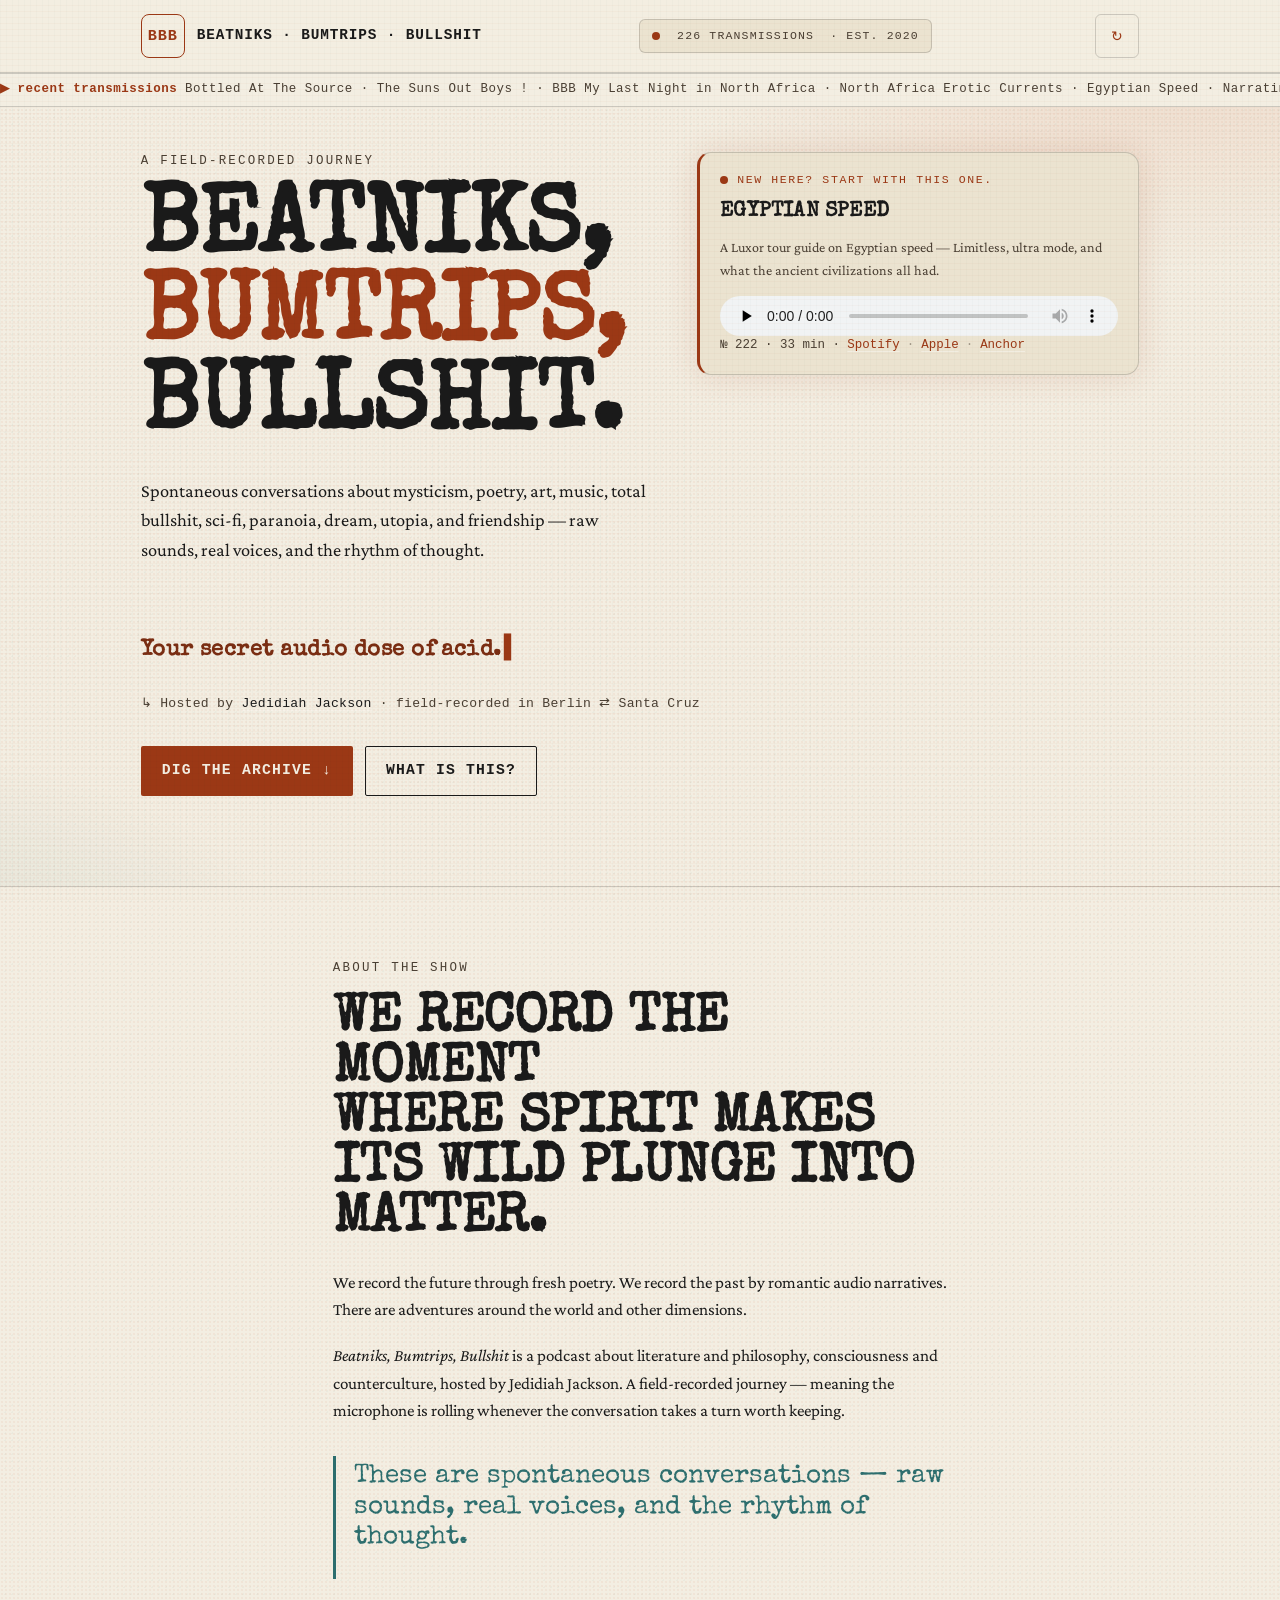
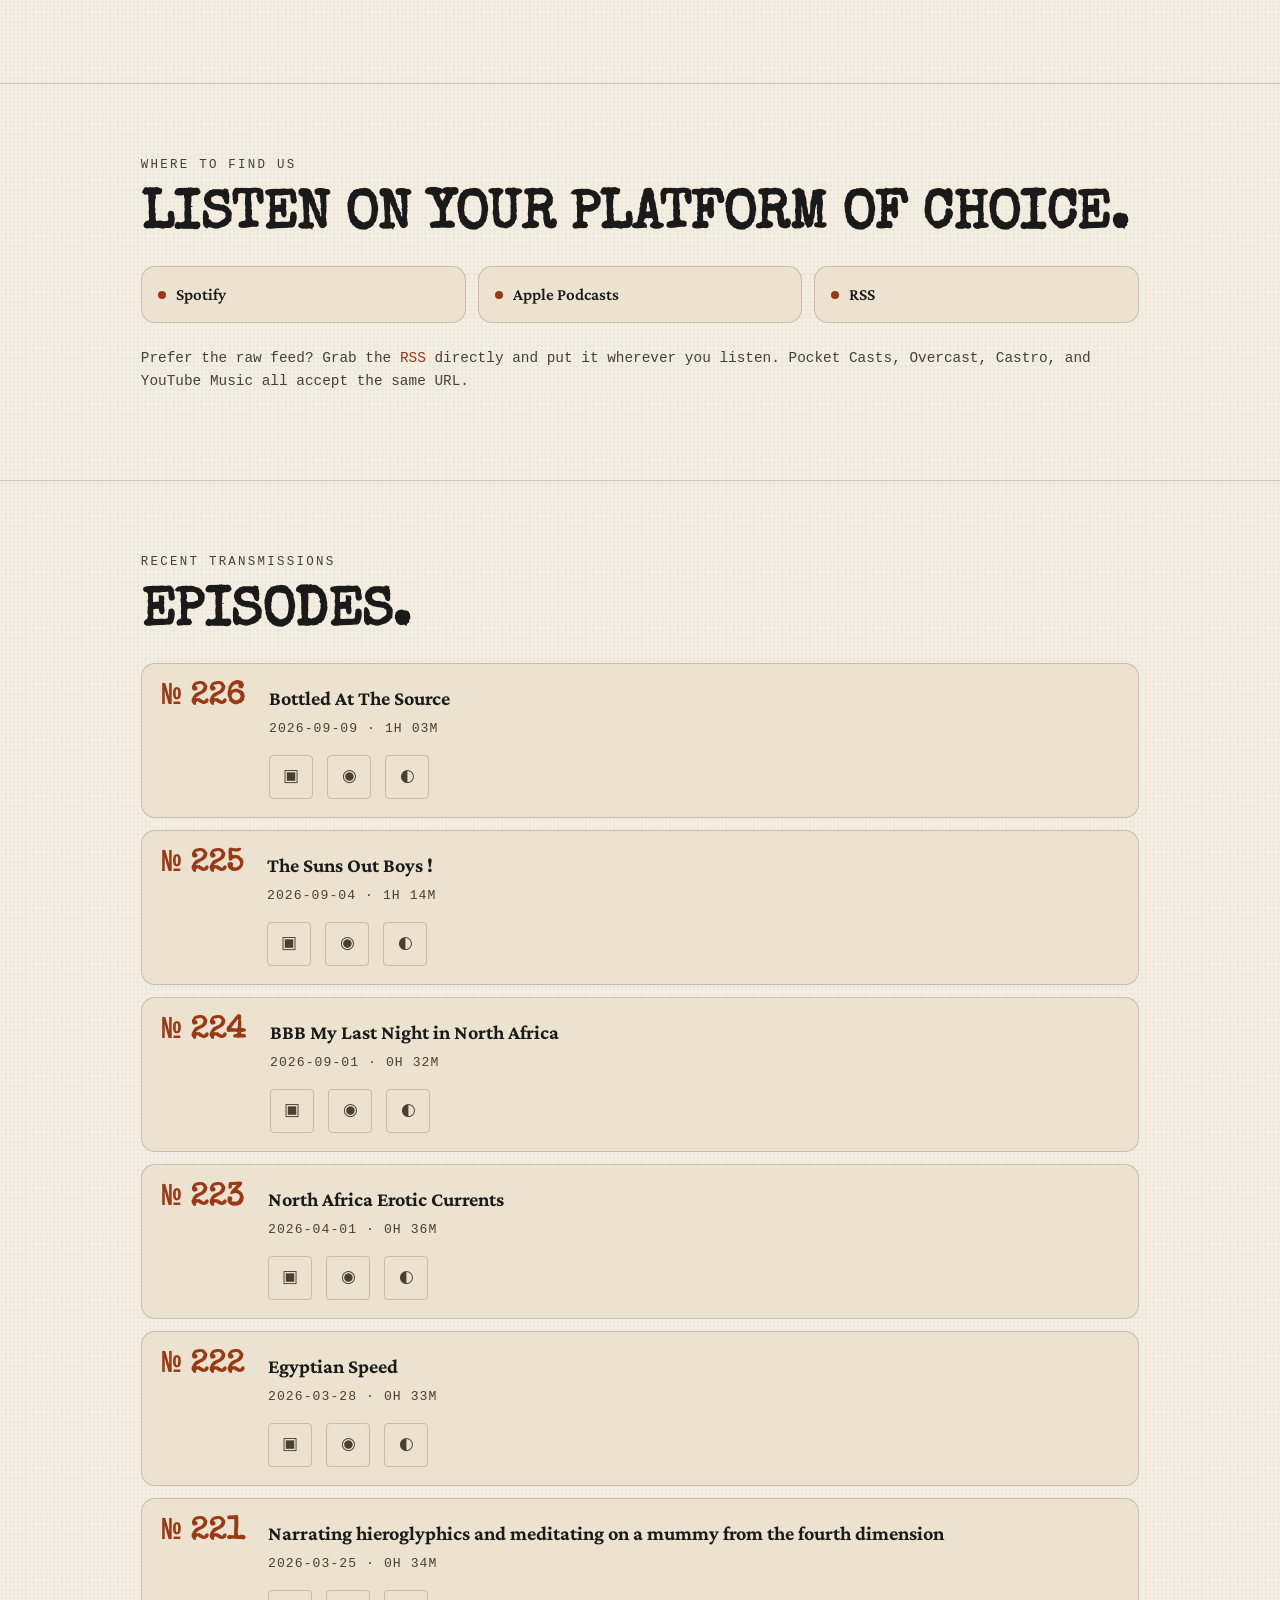
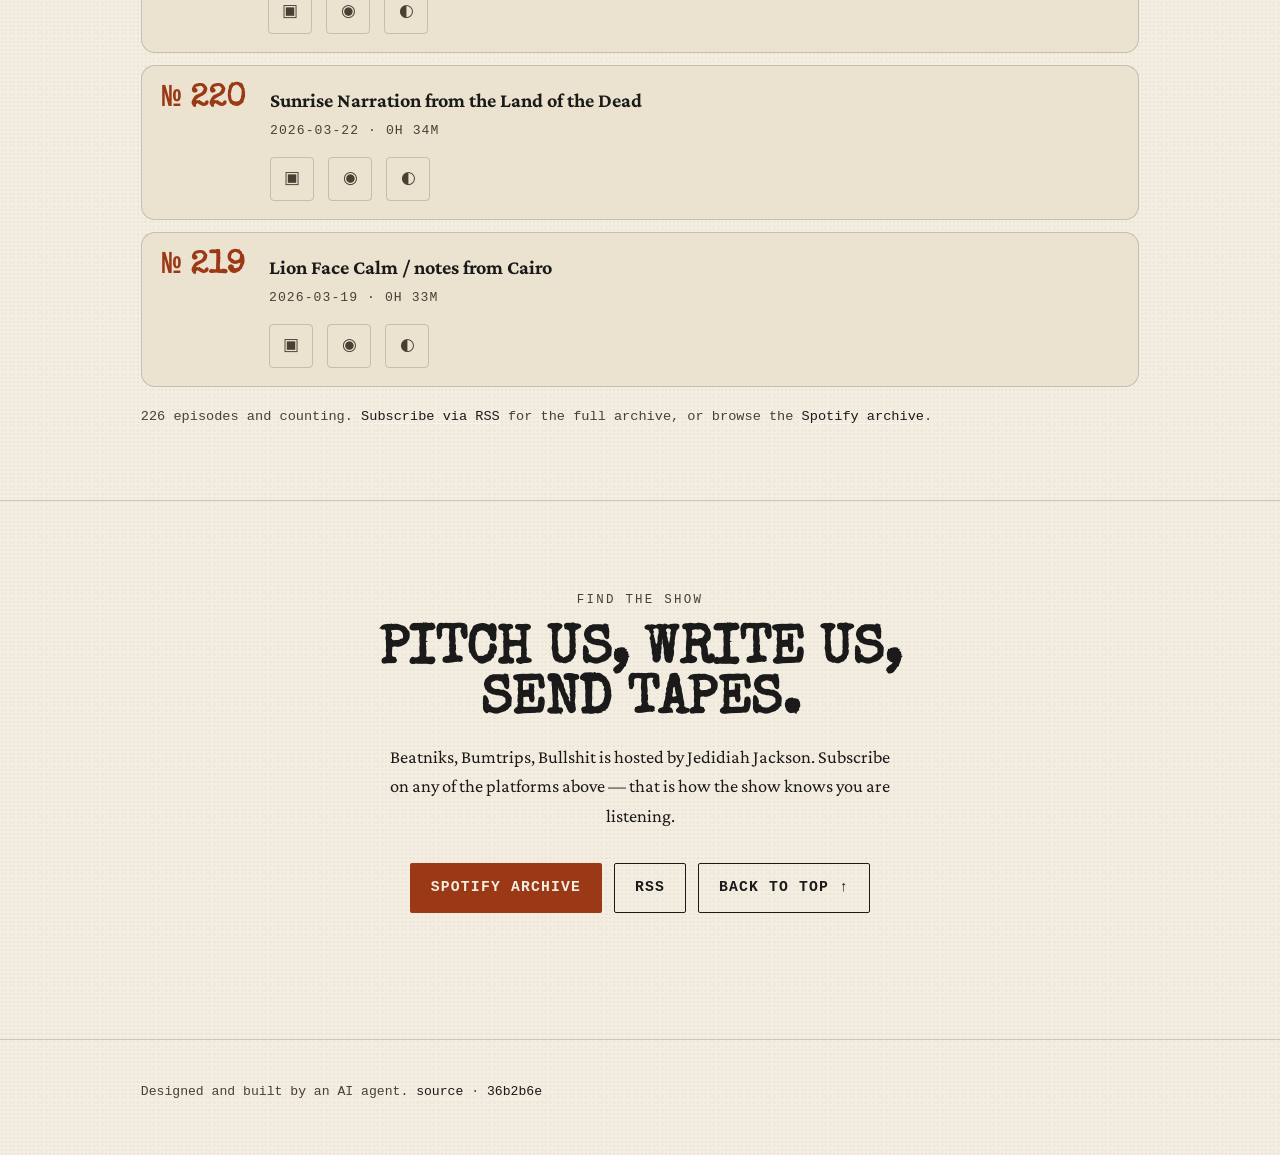
==== commit 6f18bd73: "feat: header dial — live auto-updating episode count + est. 2020" ====
--- a/index.html
+++ b/index.html
@@ -13,7 +13,7 @@
   }
   </script>
 
-  <link rel="stylesheet" href="styles.min.css" /></head><body><a class="skip-link" href="#main">Skip to content</a><div class="scanlines" aria-hidden="true"></div><div class="transmission-glitch" aria-hidden="true"></div><div class="acid-invert" aria-hidden="true"></div><div class="konami-msg" id="konami-msg" role="status" aria-live="polite"></div><header class="site-header" role="banner"><div class="wrap header-wrap"><a class="brand" href="#top" aria-label="Beatniks, Bumtrips, Bullshit — home"><span class="brand-mark" aria-hidden="true">BBB</span><span class="brand-name">Beatniks · Bumtrips · Bullshit</span></a><button type="button" id="theme-cycle" class="theme-cycle-btn" aria-label="Cycle to next theme">↻</button></div></header><aside class="marquee" aria-label="Recent episode titles"><div class="marquee-track"><span class="marquee-text"><!-- AUTO-MARQUEE -->Bottled At The Source · The Suns Out Boys ! · BBB My Last Night in North Africa · North Africa Erotic Currents · Egyptian Speed · Narrating hieroglyphics and meditating on a mummy from the fourth dimension · Sunrise Narration from the Land of the Dead · Lion Face Calm / notes from Cairo · BBB Inside a Pyramid · Horse Music · votive notes from Cairo · NUS NUS · Bottled At The Source · The Suns Out Boys ! · BBB My Last Night in North Africa · North Africa Erotic Currents · Egyptian Speed · Narrating hieroglyphics and meditating on a mummy from the fourth dimension · Sunrise Narration from the Land of the Dead · Lion Face Calm / notes from Cairo · BBB Inside a Pyramid · Horse Music · votive notes from Cairo · NUS NUS<!-- /AUTO-MARQUEE --></span></div></aside><main id="main"><section id="top" class="hero" aria-labelledby="hero-title"><div class="wrap"><div class="hero-grid"><div class="hero-copy"><p class="eyebrow">A field-recorded journey</p><h1 id="hero-title" class="display"> Beatniks,<br /><span class="accent">Bumtrips,</span><br /> Bullshit.
+  <link rel="stylesheet" href="styles.min.css" /></head><body><a class="skip-link" href="#main">Skip to content</a><div class="scanlines" aria-hidden="true"></div><div class="transmission-glitch" aria-hidden="true"></div><div class="acid-invert" aria-hidden="true"></div><div class="konami-msg" id="konami-msg" role="status" aria-live="polite"></div><header class="site-header" role="banner"><div class="wrap header-wrap"><a class="brand" href="#top" aria-label="Beatniks, Bumtrips, Bullshit — home"><span class="brand-mark" aria-hidden="true">BBB</span><span class="brand-name">Beatniks · Bumtrips · Bullshit</span></a><span class="dial"><span class="rec-dot" aria-hidden="true"></span><!-- AUTO-EPCOUNT -->226<!-- /AUTO-EPCOUNT -->&nbsp;TRANSMISSIONS<span class="dial-tail">&nbsp;·&nbsp;EST.&nbsp;2020</span></span><button type="button" id="theme-cycle" class="theme-cycle-btn" aria-label="Cycle to next theme">↻</button></div></header><aside class="marquee" aria-label="Recent episode titles"><div class="marquee-track"><span class="marquee-text"><!-- AUTO-MARQUEE -->Bottled At The Source · The Suns Out Boys ! · BBB My Last Night in North Africa · North Africa Erotic Currents · Egyptian Speed · Narrating hieroglyphics and meditating on a mummy from the fourth dimension · Sunrise Narration from the Land of the Dead · Lion Face Calm / notes from Cairo · BBB Inside a Pyramid · Horse Music · votive notes from Cairo · NUS NUS · Bottled At The Source · The Suns Out Boys ! · BBB My Last Night in North Africa · North Africa Erotic Currents · Egyptian Speed · Narrating hieroglyphics and meditating on a mummy from the fourth dimension · Sunrise Narration from the Land of the Dead · Lion Face Calm / notes from Cairo · BBB Inside a Pyramid · Horse Music · votive notes from Cairo · NUS NUS<!-- /AUTO-MARQUEE --></span></div></aside><main id="main"><section id="top" class="hero" aria-labelledby="hero-title"><div class="wrap"><div class="hero-grid"><div class="hero-copy"><p class="eyebrow">A field-recorded journey</p><h1 id="hero-title" class="display"> Beatniks,<br /><span class="accent">Bumtrips,</span><br /> Bullshit.
             </h1><p class="lede"> Spontaneous conversations about mysticism, poetry, art, music, total bullshit,
               sci-fi, paranoia, dream, utopia, and friendship — raw sounds, real voices,
               and the rhythm of thought.
--- a/styles.min.css
+++ b/styles.min.css
@@ -1 +1 @@
-:root{--bg:#0b0b0b;--bg-elev:#131313;--fg:#f5f5f0;--fg-mute:#a8a89e;--accent:#c8ff00;--accent-2:#ff3ea5;--accent-3:#ffd23f;--line:rgba(255,255,255,0.08);--radius:14px;--max:72rem;--serif:"Big Shoulders Display","Inter",system-ui,sans-serif;--body:"Inter",system-ui,-apple-system,"Segoe UI",Roboto,sans-serif;--mono:"Space Mono",ui-monospace,"SFMono-Regular",Menlo,monospace}*{box-sizing:border-box}html,body{margin:0;padding:0}html{scroll-behavior:smooth}body{background:var(--bg);color:var(--fg);font-family:var(--body);font-size:17px;line-height:1.6;-webkit-font-smoothing:antialiased;text-rendering:optimizeLegibility}a{color:var(--accent);text-decoration:none}a:hover{text-decoration:underline}a:focus-visible{outline:2px solid var(--accent);outline-offset:3px;border-radius:4px}.rss-note a,.ep-more a,.featured-ep-links a,.hero-meta a,.site-footer .credit a{text-decoration:underline;text-decoration-color:rgba(255,255,255,0.35);text-underline-offset:3px}.rss-note a:hover,.ep-more a:hover,.featured-ep-links a:hover,.hero-meta a:hover,.site-footer .credit a:hover{text-decoration-color:var(--accent)}[id]{scroll-margin-top:112px}.skip-link{position:absolute;left:-9999px;top:0;background:var(--accent);color:#000;padding:8px 12px;font-weight:700}.skip-link:focus{left:12px;top:12px;z-index:10}.wrap{width:100%;max-width:var(--max);margin:0 auto;padding:0 6vw}.wrap.narrow{max-width:48rem}.eyebrow{font-family:var(--mono);font-size:0.78rem;text-transform:uppercase;letter-spacing:0.18em;color:var(--fg-mute);margin:0 0 1rem}.display{font-family:var(--serif);font-weight:900;font-size:clamp(2.6rem,8vw,6rem);line-height:0.92;letter-spacing:-0.01em;margin:0 0 1.5rem;text-transform:uppercase}.display.sm{font-size:clamp(2rem,5vw,3.4rem);margin-bottom:1.5rem}.accent{color:var(--accent)}.site-header{position:sticky;top:0;z-index:5;background:color-mix(in srgb,var(--bg) 88%,transparent);backdrop-filter:saturate(140%) blur(8px);-webkit-backdrop-filter:saturate(140%) blur(8px);border-bottom:1px solid var(--line)}.header-wrap{display:flex;align-items:center;justify-content:space-between;padding:14px 6vw;gap:24px}.brand{display:inline-flex;align-items:center;gap:12px;color:var(--fg);font-family:var(--mono);font-weight:700;font-size:0.9rem;text-transform:uppercase;letter-spacing:0.06em}.brand:hover{text-decoration:none}.brand-mark{display:inline-grid;place-items:center;width:44px;height:44px;min-width:44px;min-height:44px;border:1.5px solid var(--accent);color:var(--accent);border-radius:8px;font-weight:900;font-size:0.95rem}.brand-name{white-space:nowrap}.theme-cycle-btn{background:transparent;border:1px solid var(--line);color:var(--accent);font-family:var(--mono);font-size:0.85rem;padding:8px 10px;margin-left:6px;min-height:44px;min-width:44px;border-radius:6px;cursor:pointer;display:inline-flex;align-items:center;justify-content:center;transition:border-color 150ms ease,color 150ms ease,transform 80ms ease}.theme-cycle-btn:hover{border-color:var(--accent);color:var(--fg)}.theme-cycle-btn:active{transform:scale(0.94)}.hero{padding:5vh 0 10vh;border-bottom:1px solid var(--line);background:radial-gradient(900px 500px at 90% -10%,rgba(200,255,0,0.10),transparent 60%),radial-gradient(700px 400px at -10% 110%,rgba(255,62,165,0.10),transparent 60%)}.hero-grid{display:grid;grid-template-columns:1.15fr 1fr;gap:48px;align-items:start}@media (max-width:900px){.hero-grid{grid-template-columns:1fr;gap:32px}}.lede{font-size:1.15rem;color:var(--fg);max-width:36rem;margin:0 0 1.5rem}.tagline{font-family:var(--serif);font-weight:700;font-size:1.4rem;color:var(--accent-3);letter-spacing:0.02em;margin:2.75rem 0 2rem}.cta-row{display:flex;flex-wrap:wrap;gap:12px}.cta-row.center{justify-content:center}.btn{display:inline-flex;align-items:center;gap:8px;padding:12px 20px;border-radius:999px;font-family:var(--mono);font-weight:700;font-size:0.92rem;text-transform:uppercase;letter-spacing:0.08em;border:1.5px solid transparent;transition:transform 80ms ease,background 120ms ease,color 120ms ease}.btn:hover{text-decoration:none;transform:translateY(-1px)}.btn-primary{background:var(--accent);color:#000}.btn-primary:hover{background:#d6ff3a}.btn-ghost{background:transparent;border-color:rgba(255,255,255,0.25);color:var(--fg)}.btn-ghost:hover{border-color:var(--fg)}.about{padding:8vh 0;border-bottom:1px solid var(--line)}.prose p{margin:0 0 1.2rem}.pull{font-family:var(--serif);font-size:1.6rem;line-height:1.2;color:var(--accent-2);border-left:3px solid var(--accent-2);padding:6px 0 6px 18px;margin:2rem 0}.listen{padding:8vh 0;border-bottom:1px solid var(--line)}.platforms{list-style:none;padding:0;margin:1.5rem 0;display:grid;grid-template-columns:repeat(auto-fit,minmax(220px,1fr));gap:12px}.platform{display:flex;align-items:center;gap:10px;padding:14px 16px;border:1px solid var(--line);border-radius:var(--radius);background:var(--bg-elev);color:var(--fg);font-weight:600}.platform:hover{border-color:var(--accent);text-decoration:none}.dot{width:8px;height:8px;border-radius:999px;background:var(--accent);display:inline-block}.rss-note{color:var(--fg-mute);font-family:var(--mono);font-size:0.9rem}.featured-ep{border:1px solid var(--line);border-left:3px solid var(--accent);border-radius:var(--radius);background:var(--bg-elev);padding:18px 20px;margin:0;align-self:start;box-shadow:0 0 32px color-mix(in srgb,var(--accent) 14%,transparent)}.featured-ep-kicker{font-family:var(--mono);font-size:0.72rem;letter-spacing:0.14em;color:var(--accent);margin:0 0 0.7rem;display:flex;align-items:center}.rec-dot{display:inline-block;width:8px;height:8px;border-radius:50%;background:var(--accent);margin-right:9px;flex-shrink:0;animation:rec-pulse 2.4s ease-in-out infinite}@keyframes rec-pulse{0%,100%{opacity:1}50%{opacity:0.2}}.featured-ep-title{font-family:var(--serif);font-weight:900;font-size:1.3rem;line-height:1.1;text-transform:uppercase;letter-spacing:0.01em;margin:0 0 0.8rem}.featured-ep-desc{color:var(--fg-mute);font-size:0.88rem;margin:0.8rem 0 0.9rem}.featured-ep-audio{display:block;width:100%;height:40px}.featured-ep-links{font-family:var(--mono);font-size:0.78rem;color:var(--fg-mute);margin:0}.featured-ep-links span[aria-hidden]{margin:0 7px;opacity:0.45}@media (max-width:900px){.featured-ep{order:-1}}.episodes{padding:8vh 0;border-bottom:1px solid var(--line)}.episode-list{list-style:none;padding:0;margin:1.5rem 0 0;display:grid;gap:12px}.episode{display:grid;grid-template-columns:auto 1fr;gap:24px;padding:18px 20px;border:1px solid var(--line);border-radius:var(--radius);background:var(--bg-elev)}.ep-no{font-family:var(--serif);font-weight:900;font-size:2rem;color:var(--accent);line-height:1}.ep-title{margin:0 0 4px;font-size:1.25rem;font-weight:700}.ep-meta{margin:0 0 8px;font-family:var(--mono);font-size:0.82rem;color:var(--fg-mute);text-transform:uppercase;letter-spacing:0.08em}.contact{padding:10vh 0 14vh;text-align:center}.contact .lede{margin:0 auto 2rem;max-width:32rem}.contact .display.sm{margin-bottom:1rem}.site-footer{border-top:1px solid var(--line);padding:28px 0 40px;color:var(--fg-mute);font-family:var(--mono);font-size:0.82rem}.footer-wrap{display:flex;flex-wrap:wrap;justify-content:space-between;gap:12px}@media (prefers-reduced-motion:reduce){html{scroll-behavior:auto}.btn{transition:none}.typewriter-caret,.rec-dot{animation:none}.marquee-track{animation:none;transform:none}.hero,body{animation:none !important;filter:none !important}.scanlines,.transmission-glitch,.acid-invert{display:none}}.marquee{position:sticky;top:73px;z-index:4;background:var(--bg);border-bottom:1px solid var(--line);border-top:1px solid var(--line);overflow:hidden;padding:6px 0;font-family:var(--mono);font-size:0.78rem;letter-spacing:0.04em}.marquee-track{display:inline-flex;white-space:nowrap;animation:marquee-scroll 90s linear infinite;will-change:transform}.marquee-text{display:inline-block;padding-right:4em;color:var(--fg-mute)}.marquee-text::before{content:"▶ recent transmissions ";color:var(--accent);font-weight:700}@keyframes marquee-scroll{from{transform:translateX(0)}to{transform:translateX(-50%)}}.hero{animation:hero-acid 60s ease-in-out infinite}@keyframes hero-acid{0%,100%{filter:hue-rotate(0deg)}25%{filter:hue-rotate(6deg) saturate(1.04)}50%{filter:hue-rotate(-4deg) saturate(1.08)}75%{filter:hue-rotate(8deg) saturate(1.02)}}.acid-invert{position:fixed;inset:0;pointer-events:none;z-index:9997;background:var(--accent);mix-blend-mode:difference;opacity:0}body.acid-on .acid-invert{animation:acid-flash 700ms ease-in-out}@keyframes acid-flash{0%{opacity:0}20%{opacity:0.85}60%{opacity:0.4}100%{opacity:0}}@media (max-width:700px){.marquee{font-size:0.7rem}}.scanlines{position:fixed;inset:0;pointer-events:none;z-index:9998;background-image:repeating-linear-gradient( to bottom,rgba(255,255,255,0.025) 0px,rgba(255,255,255,0.025) 1px,transparent 1px,transparent 3px );mix-blend-mode:overlay}.transmission-glitch{position:fixed;inset:0;pointer-events:none;z-index:9999;background:rgba(200,255,0,0.04);opacity:0}body.glitch-on .transmission-glitch{animation:glitch-flash 110ms steps(2,end)}@keyframes glitch-flash{0%{opacity:0}20%{opacity:1}40%{opacity:0.4}60%{opacity:0.9}100%{opacity:0}}body.glitch-on{animation:glitch-rgb 110ms steps(2,end)}@keyframes glitch-rgb{0%{filter:none}50%{filter:hue-rotate(20deg) saturate(1.4)}100%{filter:none}}.typewriter{display:inline;color:var(--accent-3)}.typewriter-caret{display:inline-block;margin-left:2px;color:var(--accent);animation:caret-blink 0.9s steps(2,end) infinite}@keyframes caret-blink{50%{opacity:0}}.ep-more{margin:1.2rem 0 0;font-family:var(--mono);font-size:0.85rem;color:var(--fg-mute)}.ep-more a{color:var(--fg)}.ep-more a:hover{color:var(--accent)}.ep-platforms{list-style:none;padding:0;margin:8px 0 0;display:inline-flex;flex-wrap:wrap;gap:14px;font-family:var(--mono);font-size:1.05rem;line-height:1}.ep-platforms li{display:inline-flex}.ep-platforms a{display:inline-flex;align-items:center;justify-content:center;gap:6px;color:var(--fg-mute);text-decoration:none;padding:12px 12px;min-width:44px;min-height:44px;border-radius:4px;border:1px solid var(--line);transition:color 120ms ease,border-color 120ms ease,background 120ms ease}.ep-platforms a:hover,.ep-platforms a:focus-visible{color:var(--accent);border-color:var(--accent);background:var(--bg-elev);text-decoration:none}.ep-platforms a:focus-visible{outline:2px solid var(--accent);outline-offset:2px}.sr-only{position:absolute;width:1px;height:1px;padding:0;margin:-1px;overflow:hidden;clip:rect(0,0,0,0);white-space:nowrap;border:0}@media (max-width:480px){.ep-platforms{gap:8px;font-size:0.95rem}}@media (max-width:480px){.brand-name{max-width:28vw;overflow:hidden;text-overflow:ellipsis;white-space:nowrap;font-size:0.78rem}.header-wrap{gap:6px;flex-wrap:nowrap}.pull{font-size:clamp(1.25rem,4.5vw,1.6rem)}.display{font-size:clamp(2.2rem,10vw,4rem)}.display.sm{font-size:clamp(1.7rem,6vw,2.6rem)}}@media (max-width:380px){.brand-name{display:none}}.site-header{padding-top:max(0px,env(safe-area-inset-top))}.konami-msg{position:fixed;top:50%;left:50%;transform:translate(-50%,-50%);background:var(--bg-elev);border:1.5px solid var(--accent);border-radius:10px;padding:14px 22px;font-family:var(--mono);font-size:0.95rem;letter-spacing:0.04em;color:var(--accent);box-shadow:0 0 32px rgba(200,255,0,0.4);z-index:10000;opacity:0;pointer-events:none;transition:opacity 200ms ease}.konami-msg.show{opacity:1;pointer-events:auto}.receiving{position:fixed;right:max(18px,env(safe-area-inset-right));bottom:64px;z-index:6;font-family:var(--mono);font-size:0.72rem;letter-spacing:0.1em;color:var(--accent);background:rgba(11,11,11,0.85);padding:4px 9px;border:1px solid var(--accent);border-radius:4px;opacity:0;transform:translateY(6px);transition:opacity 250ms ease,transform 250ms ease;pointer-events:none}.receiving.show{opacity:1;transform:translateY(0)}.hero-meta{font-family:var(--mono);font-size:0.82rem;color:var(--fg-mute);margin:-0.5rem 0 2rem;letter-spacing:0.02em}.hero-meta a{color:var(--fg);text-decoration:underline;text-decoration-color:rgba(255,255,255,0.25);text-underline-offset:3px}.hero-meta a:hover{text-decoration-color:var(--accent)}.site-footer .credit a{color:var(--fg)}.site-footer .credit a:hover{color:var(--accent)}html.tripping{animation:trip 720ms cubic-bezier(0.65,0,0.35,1)}html.tripping *{animation-duration:720ms}@keyframes trip{0%{filter:blur(0) hue-rotate(0deg) saturate(1) brightness(1);transform:translate(0,0) scale(1)}12%{filter:blur(4px) hue-rotate(60deg) saturate(1.4) brightness(1.1);transform:translate(-2px,1px) scale(1.004)}28%{filter:blur(9px) hue-rotate(160deg) saturate(0.7) brightness(1.2);transform:translate(3px,-2px) scale(0.996)}44%{filter:blur(14px) hue-rotate(240deg) saturate(1.6) brightness(0.85);transform:translate(-1px,3px) scale(1.008)}60%{filter:blur(16px) hue-rotate(300deg) saturate(0.6) brightness(1.15);transform:translate(2px,-1px) scale(0.992)}78%{filter:blur(8px) hue-rotate(340deg) saturate(1.3) brightness(1);transform:translate(-1px,1px) scale(1.002)}100%{filter:blur(0) hue-rotate(360deg) saturate(1) brightness(1);transform:translate(0,0) scale(1)}}html[data-theme="zine"]{--bg:#f3eee2;--bg-elev:#ebe3d0;--fg:#1a1a1a;--fg-mute:#4a3f33;--accent:#9b3815;--accent-3:#7a2d12;--accent-2:#2d6e6e;--line:rgba(26,26,26,0.18);--serif:"Special Elite","Courier Prime","Courier New",monospace;--body:"Crimson Pro",Georgia,"Times New Roman",serif;--mono:"Courier Prime","Courier New",monospace}html[data-theme="zine"] body{background-image:radial-gradient(rgba(196,75,30,0.06) 1px,transparent 1px),radial-gradient(rgba(45,110,110,0.04) 1px,transparent 1px);background-size:4px 4px,7px 7px;background-position:0 0,2px 2px}html[data-theme="zine"] body::before{content:"";position:fixed;inset:0;pointer-events:none;z-index:9996;background:repeating-linear-gradient(0deg,rgba(196,75,30,0.05) 0 1px,transparent 1px 6px),repeating-linear-gradient(90deg,rgba(45,110,110,0.04) 0 1px,transparent 1px 6px);mix-blend-mode:multiply;opacity:0.6}html[data-theme="zine"] .scanlines,html[data-theme="zine"] .transmission-glitch,html[data-theme="zine"] .acid-invert{display:none}html[data-theme="zine"] .btn{border-radius:2px}html[data-theme="zine"] .btn-primary{background:var(--accent);color:var(--bg)}html[data-theme="zine"] .btn-ghost{background:transparent;border-color:var(--fg);color:var(--fg)}html[data-theme="zine"] .hero{background:radial-gradient(800px 400px at 90% -10%,rgba(196,75,30,0.12),transparent 60%),radial-gradient(700px 350px at -10% 110%,rgba(45,110,110,0.10),transparent 60%)}html[data-theme="radio"]{--bg:#0d0700;--bg-elev:#1a0f00;--fg:#ffb000;--fg-mute:#b07d00;--accent:#ffb000;--accent-2:#ff6b00;--accent-3:#ffd23f;--line:rgba(255,176,0,0.22);--serif:"Space Mono",ui-monospace,monospace;--body:"Space Mono",ui-monospace,monospace;--mono:"Space Mono",ui-monospace,monospace}html[data-theme="radio"] body{background:radial-gradient(ellipse at center,#1a0f00 0%,#0d0700 70%)}html[data-theme="radio"] body::before{content:"";position:fixed;inset:0;pointer-events:none;z-index:9996;background:repeating-linear-gradient(0deg,rgba(255,176,0,0.06) 0 1px,transparent 1px 3px),radial-gradient(ellipse at center,transparent 50%,rgba(0,0,0,0.4) 100%);mix-blend-mode:screen}html[data-theme="radio"] body{text-shadow:0 0 6px rgba(255,176,0,0.35)}html[data-theme="radio"] .btn{border-radius:0}html[data-theme="radio"] .btn-primary{background:transparent;color:var(--accent);border:1.5px solid var(--accent)}html[data-theme="radio"] .btn-primary:hover{background:var(--accent);color:var(--bg)}html[data-theme="radio"] .hero{background:radial-gradient(800px 400px at 50% 30%,rgba(255,176,0,0.06),transparent 70%)}html[data-theme="radio"] .display{letter-spacing:0.04em}html[data-theme="desert"]{--bg:#d4b896;--bg-elev:#dec7a8;--fg:#3a2410;--fg-mute:#4a3a20;--accent:#8a320f;--accent-2:#6b3a1e;--accent-3:#4a2f1a;--line:rgba(58,36,16,0.22);--serif:"Yeseva One","Playfair Display",Georgia,serif;--body:"Source Sans 3","Helvetica Neue",Arial,sans-serif;--mono:"Courier New","Courier",monospace}html[data-theme="desert"] body{background-image:radial-gradient(circle at 20% 10%,rgba(184,66,26,0.08),transparent 40%),radial-gradient(circle at 80% 90%,rgba(107,58,30,0.06),transparent 50%)}html[data-theme="desert"] body::before{content:"";position:fixed;inset:0;pointer-events:none;z-index:9996;background-image:radial-gradient(rgba(58,36,16,0.06) 1px,transparent 1px);background-size:3px 3px;mix-blend-mode:multiply;opacity:0.5}html[data-theme="desert"] .scanlines,html[data-theme="desert"] .transmission-glitch,html[data-theme="desert"] .acid-invert{display:none}html[data-theme="desert"] .btn{border-radius:4px}html[data-theme="desert"] .btn-primary{background:var(--accent);color:var(--bg)}html[data-theme="desert"] .btn-ghost{background:transparent;border-color:var(--fg);color:var(--fg)}html[data-theme="desert"] .hero{background:radial-gradient(900px 450px at 90% -10%,rgba(184,66,26,0.18),transparent 60%),radial-gradient(700px 400px at -10% 110%,rgba(74,47,26,0.18),transparent 60%)}html[data-theme="desert"] .display{font-style:italic}html[data-theme="temple"]{--bg:#0a0420;--bg-elev:#150a30;--fg:#d4af37;--fg-mute:#c4a050;--accent:#d4af37;--accent-2:#5680c0;--accent-3:#b06fa0;--line:rgba(212,175,55,0.20);--serif:"Cinzel","Cormorant Garamond",Georgia,serif;--body:"Cormorant Garamond",Georgia,"Times New Roman",serif;--mono:"Courier New",monospace}html[data-theme="temple"] body{background:radial-gradient(circle at 50% 30%,rgba(46,80,144,0.10),transparent 60%),radial-gradient(circle at 80% 80%,rgba(107,45,92,0.08),transparent 50%)}html[data-theme="temple"] body::before{content:"";position:fixed;inset:0;pointer-events:none;z-index:9996;background:repeating-conic-gradient(from 0deg at 50% 50%,transparent 0deg 30deg,rgba(212,175,55,0.015) 30deg 60deg),radial-gradient(circle at center,transparent 30%,rgba(10,4,32,0.3) 100%)}html[data-theme="temple"] body{text-shadow:0 0 12px rgba(212,175,55,0.18)}html[data-theme="temple"] .btn{border-radius:0;padding:14px 26px}html[data-theme="temple"] .btn-primary{background:transparent;color:var(--accent);border:1.5px solid var(--accent);text-shadow:0 0 6px rgba(212,175,55,0.5)}html[data-theme="temple"] .btn-primary:hover{background:var(--accent);color:var(--bg)}html[data-theme="temple"] .hero{background:radial-gradient(1000px 500px at 50% 0%,rgba(46,80,144,0.18),transparent 60%),radial-gradient(700px 350px at 50% 100%,rgba(107,45,92,0.15),transparent 60%)}html[data-theme="brutalist"]{--bg:#fafaf6;--bg-elev:#f0f0e8;--fg:#0a0a0a;--fg-mute:#5a5a5a;--accent:#0a0a0a;--accent-2:#ff3ea5;--accent-3:#0a0a0a;--line:rgba(10,10,10,0.85);--serif:ui-monospace,"SF Mono","Menlo","Courier New",monospace;--body:-apple-system,BlinkMacSystemFont,"Segoe UI","Helvetica Neue",Arial,sans-serif;--mono:ui-monospace,"SF Mono","Menlo","Courier New",monospace}html[data-theme="brutalist"] body{background-image:none;text-shadow:none}html[data-theme="brutalist"] body::before{content:"";position:fixed;inset:0;pointer-events:none;z-index:9996;background:repeating-linear-gradient( 0deg,transparent 0,transparent 32px,rgba(10,10,10,0.04) 32px,rgba(10,10,10,0.04) 33px )}html[data-theme="brutalist"] .scanlines,html[data-theme="brutalist"] .transmission-glitch,html[data-theme="brutalist"] .acid-invert{display:none}html[data-theme="brutalist"] .btn{border-radius:0;background:var(--bg);border:2px solid var(--fg);color:var(--fg)}html[data-theme="brutalist"] .btn-primary{background:var(--accent-2);border-color:var(--accent-2);color:var(--bg)}html[data-theme="brutalist"] .btn-primary:hover{background:var(--fg);border-color:var(--fg);color:var(--bg)}html[data-theme="brutalist"] .btn-ghost{background:transparent;border-color:var(--fg);color:var(--fg)}html[data-theme="brutalist"] .btn-ghost:hover{background:var(--fg);color:var(--bg)}html[data-theme="brutalist"] .display{letter-spacing:0;text-transform:none}html[data-theme="brutalist"] .hero{background:none;border-bottom:4px solid var(--fg)}html[data-theme="zine"] .receiving,html[data-theme="desert"] .receiving,html[data-theme="brutalist"] .receiving{background:var(--bg);color:var(--accent);border-color:var(--accent)}html[data-theme="radio"] .receiving,html[data-theme="temple"] .receiving{background:var(--bg-elev)}html[data-theme="cyber"]{}@media (prefers-reduced-motion:reduce){html.tripping{animation:none}body{transition:none}}@media (prefers-contrast:more){:root{--fg-mute:#d8d8c8;--accent:#e0ff66;--accent-2:#ff6ec0;--accent-3:#ffe066;--line:rgba(255,255,255,0.30)}html[data-theme="zine"]{--fg-mute:#2a1d10;--accent:#6b2406;--accent-2:#1b4a4a;--accent-3:#5a1f08}html[data-theme="radio"]{--fg-mute:#ffd866;--accent:#ffd866}html[data-theme="desert"]{--fg-mute:#2a1d10;--accent:#6b2406;--bg-elev:#e8d6b8}html[data-theme="temple"]{--fg-mute:#f0d878;--accent-2:#a0c0ff;--accent-3:#e6a0d0}html[data-theme="brutalist"]{--fg-mute:#2a2a2a;--accent-2:#d6006b}}@media (forced-colors:active){:root{--bg:Canvas;--bg-elev:Canvas;--fg:CanvasText;--fg-mute:CanvasText;--accent:LinkText;--accent-2:Highlight;--accent-3:CanvasText;--line:CanvasText}.scanlines,.transmission-glitch,.acid-invert,body::before{display:none !important}.btn,.platform,.brand-mark,.ep-platforms a,.episode{border:1px solid CanvasText !important;forced-color-adjust:none}.btn-primary{background:Highlight !important;color:HighlightText !important;border-color:HighlightText !important}.btn-primary:hover{background:CanvasText !important;color:Canvas !important}a,a:hover,a:focus-visible{color:LinkText;text-decoration:underline}a:focus-visible,.ep-platforms a:focus-visible,.btn:focus-visible{outline:3px solid Highlight !important;outline-offset:2px}.marquee-track{animation:none !important;transform:none !important}}+:root{--bg:#0b0b0b;--bg-elev:#131313;--fg:#f5f5f0;--fg-mute:#a8a89e;--accent:#c8ff00;--accent-2:#ff3ea5;--accent-3:#ffd23f;--line:rgba(255,255,255,0.08);--radius:14px;--max:72rem;--serif:"Big Shoulders Display","Inter",system-ui,sans-serif;--body:"Inter",system-ui,-apple-system,"Segoe UI",Roboto,sans-serif;--mono:"Space Mono",ui-monospace,"SFMono-Regular",Menlo,monospace}*{box-sizing:border-box}html,body{margin:0;padding:0}html{scroll-behavior:smooth}body{background:var(--bg);color:var(--fg);font-family:var(--body);font-size:17px;line-height:1.6;-webkit-font-smoothing:antialiased;text-rendering:optimizeLegibility}a{color:var(--accent);text-decoration:none}a:hover{text-decoration:underline}a:focus-visible{outline:2px solid var(--accent);outline-offset:3px;border-radius:4px}.rss-note a,.ep-more a,.featured-ep-links a,.hero-meta a,.site-footer .credit a{text-decoration:underline;text-decoration-color:rgba(255,255,255,0.35);text-underline-offset:3px}.rss-note a:hover,.ep-more a:hover,.featured-ep-links a:hover,.hero-meta a:hover,.site-footer .credit a:hover{text-decoration-color:var(--accent)}[id]{scroll-margin-top:112px}.skip-link{position:absolute;left:-9999px;top:0;background:var(--accent);color:#000;padding:8px 12px;font-weight:700}.skip-link:focus{left:12px;top:12px;z-index:10}.wrap{width:100%;max-width:var(--max);margin:0 auto;padding:0 6vw}.wrap.narrow{max-width:48rem}.eyebrow{font-family:var(--mono);font-size:0.78rem;text-transform:uppercase;letter-spacing:0.18em;color:var(--fg-mute);margin:0 0 1rem}.display{font-family:var(--serif);font-weight:900;font-size:clamp(2.6rem,8vw,6rem);line-height:0.92;letter-spacing:-0.01em;margin:0 0 1.5rem;text-transform:uppercase}.display.sm{font-size:clamp(2rem,5vw,3.4rem);margin-bottom:1.5rem}.accent{color:var(--accent)}.site-header{position:sticky;top:0;z-index:5;background:color-mix(in srgb,var(--bg) 88%,transparent);backdrop-filter:saturate(140%) blur(8px);-webkit-backdrop-filter:saturate(140%) blur(8px);border-bottom:1px solid var(--line)}.header-wrap{display:flex;align-items:center;justify-content:space-between;padding:14px 6vw;gap:24px}.brand{display:inline-flex;align-items:center;gap:12px;color:var(--fg);font-family:var(--mono);font-weight:700;font-size:0.9rem;text-transform:uppercase;letter-spacing:0.06em}.brand:hover{text-decoration:none}.brand-mark{display:inline-grid;place-items:center;width:44px;height:44px;min-width:44px;min-height:44px;border:1.5px solid var(--accent);color:var(--accent);border-radius:8px;font-weight:900;font-size:0.95rem}.brand-name{white-space:nowrap}.theme-cycle-btn{background:transparent;border:1px solid var(--line);color:var(--accent);font-family:var(--mono);font-size:0.85rem;padding:8px 10px;margin-left:6px;min-height:44px;min-width:44px;border-radius:6px;cursor:pointer;display:inline-flex;align-items:center;justify-content:center;transition:border-color 150ms ease,color 150ms ease,transform 80ms ease}.theme-cycle-btn:hover{border-color:var(--accent);color:var(--fg)}.theme-cycle-btn:active{transform:scale(0.94)}.dial{display:inline-flex;align-items:center;gap:8px;padding:6px 12px;min-height:34px;border:1px solid var(--line);border-radius:6px;background:var(--bg-elev);font-family:var(--mono);font-size:0.72rem;letter-spacing:0.1em;text-transform:uppercase;color:var(--fg-mute);white-space:nowrap}@media (max-width:600px){.dial-tail{display:none}}@media (max-width:430px){.dial{display:none}}.hero{padding:5vh 0 10vh;border-bottom:1px solid var(--line);background:radial-gradient(900px 500px at 90% -10%,rgba(200,255,0,0.10),transparent 60%),radial-gradient(700px 400px at -10% 110%,rgba(255,62,165,0.10),transparent 60%)}.hero-grid{display:grid;grid-template-columns:1.15fr 1fr;gap:48px;align-items:start}@media (max-width:900px){.hero-grid{grid-template-columns:1fr;gap:32px}}.lede{font-size:1.15rem;color:var(--fg);max-width:36rem;margin:0 0 1.5rem}.tagline{font-family:var(--serif);font-weight:700;font-size:1.4rem;color:var(--accent-3);letter-spacing:0.02em;margin:2.75rem 0 2rem}.cta-row{display:flex;flex-wrap:wrap;gap:12px}.cta-row.center{justify-content:center}.btn{display:inline-flex;align-items:center;gap:8px;padding:12px 20px;border-radius:999px;font-family:var(--mono);font-weight:700;font-size:0.92rem;text-transform:uppercase;letter-spacing:0.08em;border:1.5px solid transparent;transition:transform 80ms ease,background 120ms ease,color 120ms ease}.btn:hover{text-decoration:none;transform:translateY(-1px)}.btn-primary{background:var(--accent);color:#000}.btn-primary:hover{background:#d6ff3a}.btn-ghost{background:transparent;border-color:rgba(255,255,255,0.25);color:var(--fg)}.btn-ghost:hover{border-color:var(--fg)}.about{padding:8vh 0;border-bottom:1px solid var(--line)}.prose p{margin:0 0 1.2rem}.pull{font-family:var(--serif);font-size:1.6rem;line-height:1.2;color:var(--accent-2);border-left:3px solid var(--accent-2);padding:6px 0 6px 18px;margin:2rem 0}.listen{padding:8vh 0;border-bottom:1px solid var(--line)}.platforms{list-style:none;padding:0;margin:1.5rem 0;display:grid;grid-template-columns:repeat(auto-fit,minmax(220px,1fr));gap:12px}.platform{display:flex;align-items:center;gap:10px;padding:14px 16px;border:1px solid var(--line);border-radius:var(--radius);background:var(--bg-elev);color:var(--fg);font-weight:600}.platform:hover{border-color:var(--accent);text-decoration:none}.dot{width:8px;height:8px;border-radius:999px;background:var(--accent);display:inline-block}.rss-note{color:var(--fg-mute);font-family:var(--mono);font-size:0.9rem}.featured-ep{border:1px solid var(--line);border-left:3px solid var(--accent);border-radius:var(--radius);background:var(--bg-elev);padding:18px 20px;margin:0;align-self:start;box-shadow:0 0 32px color-mix(in srgb,var(--accent) 14%,transparent)}.featured-ep-kicker{font-family:var(--mono);font-size:0.72rem;letter-spacing:0.14em;color:var(--accent);margin:0 0 0.7rem;display:flex;align-items:center}.rec-dot{display:inline-block;width:8px;height:8px;border-radius:50%;background:var(--accent);margin-right:9px;flex-shrink:0;animation:rec-pulse 2.4s ease-in-out infinite}@keyframes rec-pulse{0%,100%{opacity:1}50%{opacity:0.2}}.featured-ep-title{font-family:var(--serif);font-weight:900;font-size:1.3rem;line-height:1.1;text-transform:uppercase;letter-spacing:0.01em;margin:0 0 0.8rem}.featured-ep-desc{color:var(--fg-mute);font-size:0.88rem;margin:0.8rem 0 0.9rem}.featured-ep-audio{display:block;width:100%;height:40px}.featured-ep-links{font-family:var(--mono);font-size:0.78rem;color:var(--fg-mute);margin:0}.featured-ep-links span[aria-hidden]{margin:0 7px;opacity:0.45}@media (max-width:900px){.featured-ep{order:-1}}.episodes{padding:8vh 0;border-bottom:1px solid var(--line)}.episode-list{list-style:none;padding:0;margin:1.5rem 0 0;display:grid;gap:12px}.episode{display:grid;grid-template-columns:auto 1fr;gap:24px;padding:18px 20px;border:1px solid var(--line);border-radius:var(--radius);background:var(--bg-elev)}.ep-no{font-family:var(--serif);font-weight:900;font-size:2rem;color:var(--accent);line-height:1}.ep-title{margin:0 0 4px;font-size:1.25rem;font-weight:700}.ep-meta{margin:0 0 8px;font-family:var(--mono);font-size:0.82rem;color:var(--fg-mute);text-transform:uppercase;letter-spacing:0.08em}.contact{padding:10vh 0 14vh;text-align:center}.contact .lede{margin:0 auto 2rem;max-width:32rem}.contact .display.sm{margin-bottom:1rem}.site-footer{border-top:1px solid var(--line);padding:28px 0 40px;color:var(--fg-mute);font-family:var(--mono);font-size:0.82rem}.footer-wrap{display:flex;flex-wrap:wrap;justify-content:space-between;gap:12px}@media (prefers-reduced-motion:reduce){html{scroll-behavior:auto}.btn{transition:none}.typewriter-caret,.rec-dot{animation:none}.marquee-track{animation:none;transform:none}.hero,body{animation:none !important;filter:none !important}.scanlines,.transmission-glitch,.acid-invert{display:none}}.marquee{position:sticky;top:73px;z-index:4;background:var(--bg);border-bottom:1px solid var(--line);border-top:1px solid var(--line);overflow:hidden;padding:6px 0;font-family:var(--mono);font-size:0.78rem;letter-spacing:0.04em}.marquee-track{display:inline-flex;white-space:nowrap;animation:marquee-scroll 90s linear infinite;will-change:transform}.marquee-text{display:inline-block;padding-right:4em;color:var(--fg-mute)}.marquee-text::before{content:"▶ recent transmissions ";color:var(--accent);font-weight:700}@keyframes marquee-scroll{from{transform:translateX(0)}to{transform:translateX(-50%)}}.hero{animation:hero-acid 60s ease-in-out infinite}@keyframes hero-acid{0%,100%{filter:hue-rotate(0deg)}25%{filter:hue-rotate(6deg) saturate(1.04)}50%{filter:hue-rotate(-4deg) saturate(1.08)}75%{filter:hue-rotate(8deg) saturate(1.02)}}.acid-invert{position:fixed;inset:0;pointer-events:none;z-index:9997;background:var(--accent);mix-blend-mode:difference;opacity:0}body.acid-on .acid-invert{animation:acid-flash 700ms ease-in-out}@keyframes acid-flash{0%{opacity:0}20%{opacity:0.85}60%{opacity:0.4}100%{opacity:0}}@media (max-width:700px){.marquee{font-size:0.7rem}}.scanlines{position:fixed;inset:0;pointer-events:none;z-index:9998;background-image:repeating-linear-gradient( to bottom,rgba(255,255,255,0.025) 0px,rgba(255,255,255,0.025) 1px,transparent 1px,transparent 3px );mix-blend-mode:overlay}.transmission-glitch{position:fixed;inset:0;pointer-events:none;z-index:9999;background:rgba(200,255,0,0.04);opacity:0}body.glitch-on .transmission-glitch{animation:glitch-flash 110ms steps(2,end)}@keyframes glitch-flash{0%{opacity:0}20%{opacity:1}40%{opacity:0.4}60%{opacity:0.9}100%{opacity:0}}body.glitch-on{animation:glitch-rgb 110ms steps(2,end)}@keyframes glitch-rgb{0%{filter:none}50%{filter:hue-rotate(20deg) saturate(1.4)}100%{filter:none}}.typewriter{display:inline;color:var(--accent-3)}.typewriter-caret{display:inline-block;margin-left:2px;color:var(--accent);animation:caret-blink 0.9s steps(2,end) infinite}@keyframes caret-blink{50%{opacity:0}}.ep-more{margin:1.2rem 0 0;font-family:var(--mono);font-size:0.85rem;color:var(--fg-mute)}.ep-more a{color:var(--fg)}.ep-more a:hover{color:var(--accent)}.ep-platforms{list-style:none;padding:0;margin:8px 0 0;display:inline-flex;flex-wrap:wrap;gap:14px;font-family:var(--mono);font-size:1.05rem;line-height:1}.ep-platforms li{display:inline-flex}.ep-platforms a{display:inline-flex;align-items:center;justify-content:center;gap:6px;color:var(--fg-mute);text-decoration:none;padding:12px 12px;min-width:44px;min-height:44px;border-radius:4px;border:1px solid var(--line);transition:color 120ms ease,border-color 120ms ease,background 120ms ease}.ep-platforms a:hover,.ep-platforms a:focus-visible{color:var(--accent);border-color:var(--accent);background:var(--bg-elev);text-decoration:none}.ep-platforms a:focus-visible{outline:2px solid var(--accent);outline-offset:2px}.sr-only{position:absolute;width:1px;height:1px;padding:0;margin:-1px;overflow:hidden;clip:rect(0,0,0,0);white-space:nowrap;border:0}@media (max-width:480px){.ep-platforms{gap:8px;font-size:0.95rem}}@media (max-width:480px){.brand-name{max-width:28vw;overflow:hidden;text-overflow:ellipsis;white-space:nowrap;font-size:0.78rem}.header-wrap{gap:6px;flex-wrap:nowrap}.pull{font-size:clamp(1.25rem,4.5vw,1.6rem)}.display{font-size:clamp(2.2rem,10vw,4rem)}.display.sm{font-size:clamp(1.7rem,6vw,2.6rem)}}@media (max-width:380px){.brand-name{display:none}}.site-header{padding-top:max(0px,env(safe-area-inset-top))}.konami-msg{position:fixed;top:50%;left:50%;transform:translate(-50%,-50%);background:var(--bg-elev);border:1.5px solid var(--accent);border-radius:10px;padding:14px 22px;font-family:var(--mono);font-size:0.95rem;letter-spacing:0.04em;color:var(--accent);box-shadow:0 0 32px rgba(200,255,0,0.4);z-index:10000;opacity:0;pointer-events:none;transition:opacity 200ms ease}.konami-msg.show{opacity:1;pointer-events:auto}.receiving{position:fixed;right:max(18px,env(safe-area-inset-right));bottom:64px;z-index:6;font-family:var(--mono);font-size:0.72rem;letter-spacing:0.1em;color:var(--accent);background:rgba(11,11,11,0.85);padding:4px 9px;border:1px solid var(--accent);border-radius:4px;opacity:0;transform:translateY(6px);transition:opacity 250ms ease,transform 250ms ease;pointer-events:none}.receiving.show{opacity:1;transform:translateY(0)}.hero-meta{font-family:var(--mono);font-size:0.82rem;color:var(--fg-mute);margin:-0.5rem 0 2rem;letter-spacing:0.02em}.hero-meta a{color:var(--fg);text-decoration:underline;text-decoration-color:rgba(255,255,255,0.25);text-underline-offset:3px}.hero-meta a:hover{text-decoration-color:var(--accent)}.site-footer .credit a{color:var(--fg)}.site-footer .credit a:hover{color:var(--accent)}html.tripping{animation:trip 720ms cubic-bezier(0.65,0,0.35,1)}html.tripping *{animation-duration:720ms}@keyframes trip{0%{filter:blur(0) hue-rotate(0deg) saturate(1) brightness(1);transform:translate(0,0) scale(1)}12%{filter:blur(4px) hue-rotate(60deg) saturate(1.4) brightness(1.1);transform:translate(-2px,1px) scale(1.004)}28%{filter:blur(9px) hue-rotate(160deg) saturate(0.7) brightness(1.2);transform:translate(3px,-2px) scale(0.996)}44%{filter:blur(14px) hue-rotate(240deg) saturate(1.6) brightness(0.85);transform:translate(-1px,3px) scale(1.008)}60%{filter:blur(16px) hue-rotate(300deg) saturate(0.6) brightness(1.15);transform:translate(2px,-1px) scale(0.992)}78%{filter:blur(8px) hue-rotate(340deg) saturate(1.3) brightness(1);transform:translate(-1px,1px) scale(1.002)}100%{filter:blur(0) hue-rotate(360deg) saturate(1) brightness(1);transform:translate(0,0) scale(1)}}html[data-theme="zine"]{--bg:#f3eee2;--bg-elev:#ebe3d0;--fg:#1a1a1a;--fg-mute:#4a3f33;--accent:#9b3815;--accent-3:#7a2d12;--accent-2:#2d6e6e;--line:rgba(26,26,26,0.18);--serif:"Special Elite","Courier Prime","Courier New",monospace;--body:"Crimson Pro",Georgia,"Times New Roman",serif;--mono:"Courier Prime","Courier New",monospace}html[data-theme="zine"] body{background-image:radial-gradient(rgba(196,75,30,0.06) 1px,transparent 1px),radial-gradient(rgba(45,110,110,0.04) 1px,transparent 1px);background-size:4px 4px,7px 7px;background-position:0 0,2px 2px}html[data-theme="zine"] body::before{content:"";position:fixed;inset:0;pointer-events:none;z-index:9996;background:repeating-linear-gradient(0deg,rgba(196,75,30,0.05) 0 1px,transparent 1px 6px),repeating-linear-gradient(90deg,rgba(45,110,110,0.04) 0 1px,transparent 1px 6px);mix-blend-mode:multiply;opacity:0.6}html[data-theme="zine"] .scanlines,html[data-theme="zine"] .transmission-glitch,html[data-theme="zine"] .acid-invert{display:none}html[data-theme="zine"] .btn{border-radius:2px}html[data-theme="zine"] .btn-primary{background:var(--accent);color:var(--bg)}html[data-theme="zine"] .btn-ghost{background:transparent;border-color:var(--fg);color:var(--fg)}html[data-theme="zine"] .hero{background:radial-gradient(800px 400px at 90% -10%,rgba(196,75,30,0.12),transparent 60%),radial-gradient(700px 350px at -10% 110%,rgba(45,110,110,0.10),transparent 60%)}html[data-theme="radio"]{--bg:#0d0700;--bg-elev:#1a0f00;--fg:#ffb000;--fg-mute:#b07d00;--accent:#ffb000;--accent-2:#ff6b00;--accent-3:#ffd23f;--line:rgba(255,176,0,0.22);--serif:"Space Mono",ui-monospace,monospace;--body:"Space Mono",ui-monospace,monospace;--mono:"Space Mono",ui-monospace,monospace}html[data-theme="radio"] body{background:radial-gradient(ellipse at center,#1a0f00 0%,#0d0700 70%)}html[data-theme="radio"] body::before{content:"";position:fixed;inset:0;pointer-events:none;z-index:9996;background:repeating-linear-gradient(0deg,rgba(255,176,0,0.06) 0 1px,transparent 1px 3px),radial-gradient(ellipse at center,transparent 50%,rgba(0,0,0,0.4) 100%);mix-blend-mode:screen}html[data-theme="radio"] body{text-shadow:0 0 6px rgba(255,176,0,0.35)}html[data-theme="radio"] .btn{border-radius:0}html[data-theme="radio"] .btn-primary{background:transparent;color:var(--accent);border:1.5px solid var(--accent)}html[data-theme="radio"] .btn-primary:hover{background:var(--accent);color:var(--bg)}html[data-theme="radio"] .hero{background:radial-gradient(800px 400px at 50% 30%,rgba(255,176,0,0.06),transparent 70%)}html[data-theme="radio"] .display{letter-spacing:0.04em}html[data-theme="desert"]{--bg:#d4b896;--bg-elev:#dec7a8;--fg:#3a2410;--fg-mute:#4a3a20;--accent:#8a320f;--accent-2:#6b3a1e;--accent-3:#4a2f1a;--line:rgba(58,36,16,0.22);--serif:"Yeseva One","Playfair Display",Georgia,serif;--body:"Source Sans 3","Helvetica Neue",Arial,sans-serif;--mono:"Courier New","Courier",monospace}html[data-theme="desert"] body{background-image:radial-gradient(circle at 20% 10%,rgba(184,66,26,0.08),transparent 40%),radial-gradient(circle at 80% 90%,rgba(107,58,30,0.06),transparent 50%)}html[data-theme="desert"] body::before{content:"";position:fixed;inset:0;pointer-events:none;z-index:9996;background-image:radial-gradient(rgba(58,36,16,0.06) 1px,transparent 1px);background-size:3px 3px;mix-blend-mode:multiply;opacity:0.5}html[data-theme="desert"] .scanlines,html[data-theme="desert"] .transmission-glitch,html[data-theme="desert"] .acid-invert{display:none}html[data-theme="desert"] .btn{border-radius:4px}html[data-theme="desert"] .btn-primary{background:var(--accent);color:var(--bg)}html[data-theme="desert"] .btn-ghost{background:transparent;border-color:var(--fg);color:var(--fg)}html[data-theme="desert"] .hero{background:radial-gradient(900px 450px at 90% -10%,rgba(184,66,26,0.18),transparent 60%),radial-gradient(700px 400px at -10% 110%,rgba(74,47,26,0.18),transparent 60%)}html[data-theme="desert"] .display{font-style:italic}html[data-theme="temple"]{--bg:#0a0420;--bg-elev:#150a30;--fg:#d4af37;--fg-mute:#c4a050;--accent:#d4af37;--accent-2:#5680c0;--accent-3:#b06fa0;--line:rgba(212,175,55,0.20);--serif:"Cinzel","Cormorant Garamond",Georgia,serif;--body:"Cormorant Garamond",Georgia,"Times New Roman",serif;--mono:"Courier New",monospace}html[data-theme="temple"] body{background:radial-gradient(circle at 50% 30%,rgba(46,80,144,0.10),transparent 60%),radial-gradient(circle at 80% 80%,rgba(107,45,92,0.08),transparent 50%)}html[data-theme="temple"] body::before{content:"";position:fixed;inset:0;pointer-events:none;z-index:9996;background:repeating-conic-gradient(from 0deg at 50% 50%,transparent 0deg 30deg,rgba(212,175,55,0.015) 30deg 60deg),radial-gradient(circle at center,transparent 30%,rgba(10,4,32,0.3) 100%)}html[data-theme="temple"] body{text-shadow:0 0 12px rgba(212,175,55,0.18)}html[data-theme="temple"] .btn{border-radius:0;padding:14px 26px}html[data-theme="temple"] .btn-primary{background:transparent;color:var(--accent);border:1.5px solid var(--accent);text-shadow:0 0 6px rgba(212,175,55,0.5)}html[data-theme="temple"] .btn-primary:hover{background:var(--accent);color:var(--bg)}html[data-theme="temple"] .hero{background:radial-gradient(1000px 500px at 50% 0%,rgba(46,80,144,0.18),transparent 60%),radial-gradient(700px 350px at 50% 100%,rgba(107,45,92,0.15),transparent 60%)}html[data-theme="brutalist"]{--bg:#fafaf6;--bg-elev:#f0f0e8;--fg:#0a0a0a;--fg-mute:#5a5a5a;--accent:#0a0a0a;--accent-2:#ff3ea5;--accent-3:#0a0a0a;--line:rgba(10,10,10,0.85);--serif:ui-monospace,"SF Mono","Menlo","Courier New",monospace;--body:-apple-system,BlinkMacSystemFont,"Segoe UI","Helvetica Neue",Arial,sans-serif;--mono:ui-monospace,"SF Mono","Menlo","Courier New",monospace}html[data-theme="brutalist"] body{background-image:none;text-shadow:none}html[data-theme="brutalist"] body::before{content:"";position:fixed;inset:0;pointer-events:none;z-index:9996;background:repeating-linear-gradient( 0deg,transparent 0,transparent 32px,rgba(10,10,10,0.04) 32px,rgba(10,10,10,0.04) 33px )}html[data-theme="brutalist"] .scanlines,html[data-theme="brutalist"] .transmission-glitch,html[data-theme="brutalist"] .acid-invert{display:none}html[data-theme="brutalist"] .btn{border-radius:0;background:var(--bg);border:2px solid var(--fg);color:var(--fg)}html[data-theme="brutalist"] .btn-primary{background:var(--accent-2);border-color:var(--accent-2);color:var(--bg)}html[data-theme="brutalist"] .btn-primary:hover{background:var(--fg);border-color:var(--fg);color:var(--bg)}html[data-theme="brutalist"] .btn-ghost{background:transparent;border-color:var(--fg);color:var(--fg)}html[data-theme="brutalist"] .btn-ghost:hover{background:var(--fg);color:var(--bg)}html[data-theme="brutalist"] .display{letter-spacing:0;text-transform:none}html[data-theme="brutalist"] .hero{background:none;border-bottom:4px solid var(--fg)}html[data-theme="zine"] .receiving,html[data-theme="desert"] .receiving,html[data-theme="brutalist"] .receiving{background:var(--bg);color:var(--accent);border-color:var(--accent)}html[data-theme="radio"] .receiving,html[data-theme="temple"] .receiving{background:var(--bg-elev)}html[data-theme="cyber"]{}@media (prefers-reduced-motion:reduce){html.tripping{animation:none}body{transition:none}}@media (prefers-contrast:more){:root{--fg-mute:#d8d8c8;--accent:#e0ff66;--accent-2:#ff6ec0;--accent-3:#ffe066;--line:rgba(255,255,255,0.30)}html[data-theme="zine"]{--fg-mute:#2a1d10;--accent:#6b2406;--accent-2:#1b4a4a;--accent-3:#5a1f08}html[data-theme="radio"]{--fg-mute:#ffd866;--accent:#ffd866}html[data-theme="desert"]{--fg-mute:#2a1d10;--accent:#6b2406;--bg-elev:#e8d6b8}html[data-theme="temple"]{--fg-mute:#f0d878;--accent-2:#a0c0ff;--accent-3:#e6a0d0}html[data-theme="brutalist"]{--fg-mute:#2a2a2a;--accent-2:#d6006b}}@media (forced-colors:active){:root{--bg:Canvas;--bg-elev:Canvas;--fg:CanvasText;--fg-mute:CanvasText;--accent:LinkText;--accent-2:Highlight;--accent-3:CanvasText;--line:CanvasText}.scanlines,.transmission-glitch,.acid-invert,body::before{display:none !important}.btn,.platform,.brand-mark,.ep-platforms a,.episode{border:1px solid CanvasText !important;forced-color-adjust:none}.btn-primary{background:Highlight !important;color:HighlightText !important;border-color:HighlightText !important}.btn-primary:hover{background:CanvasText !important;color:Canvas !important}a,a:hover,a:focus-visible{color:LinkText;text-decoration:underline}a:focus-visible,.ep-platforms a:focus-visible,.btn:focus-visible{outline:3px solid Highlight !important;outline-offset:2px}.marquee-track{animation:none !important;transform:none !important}}
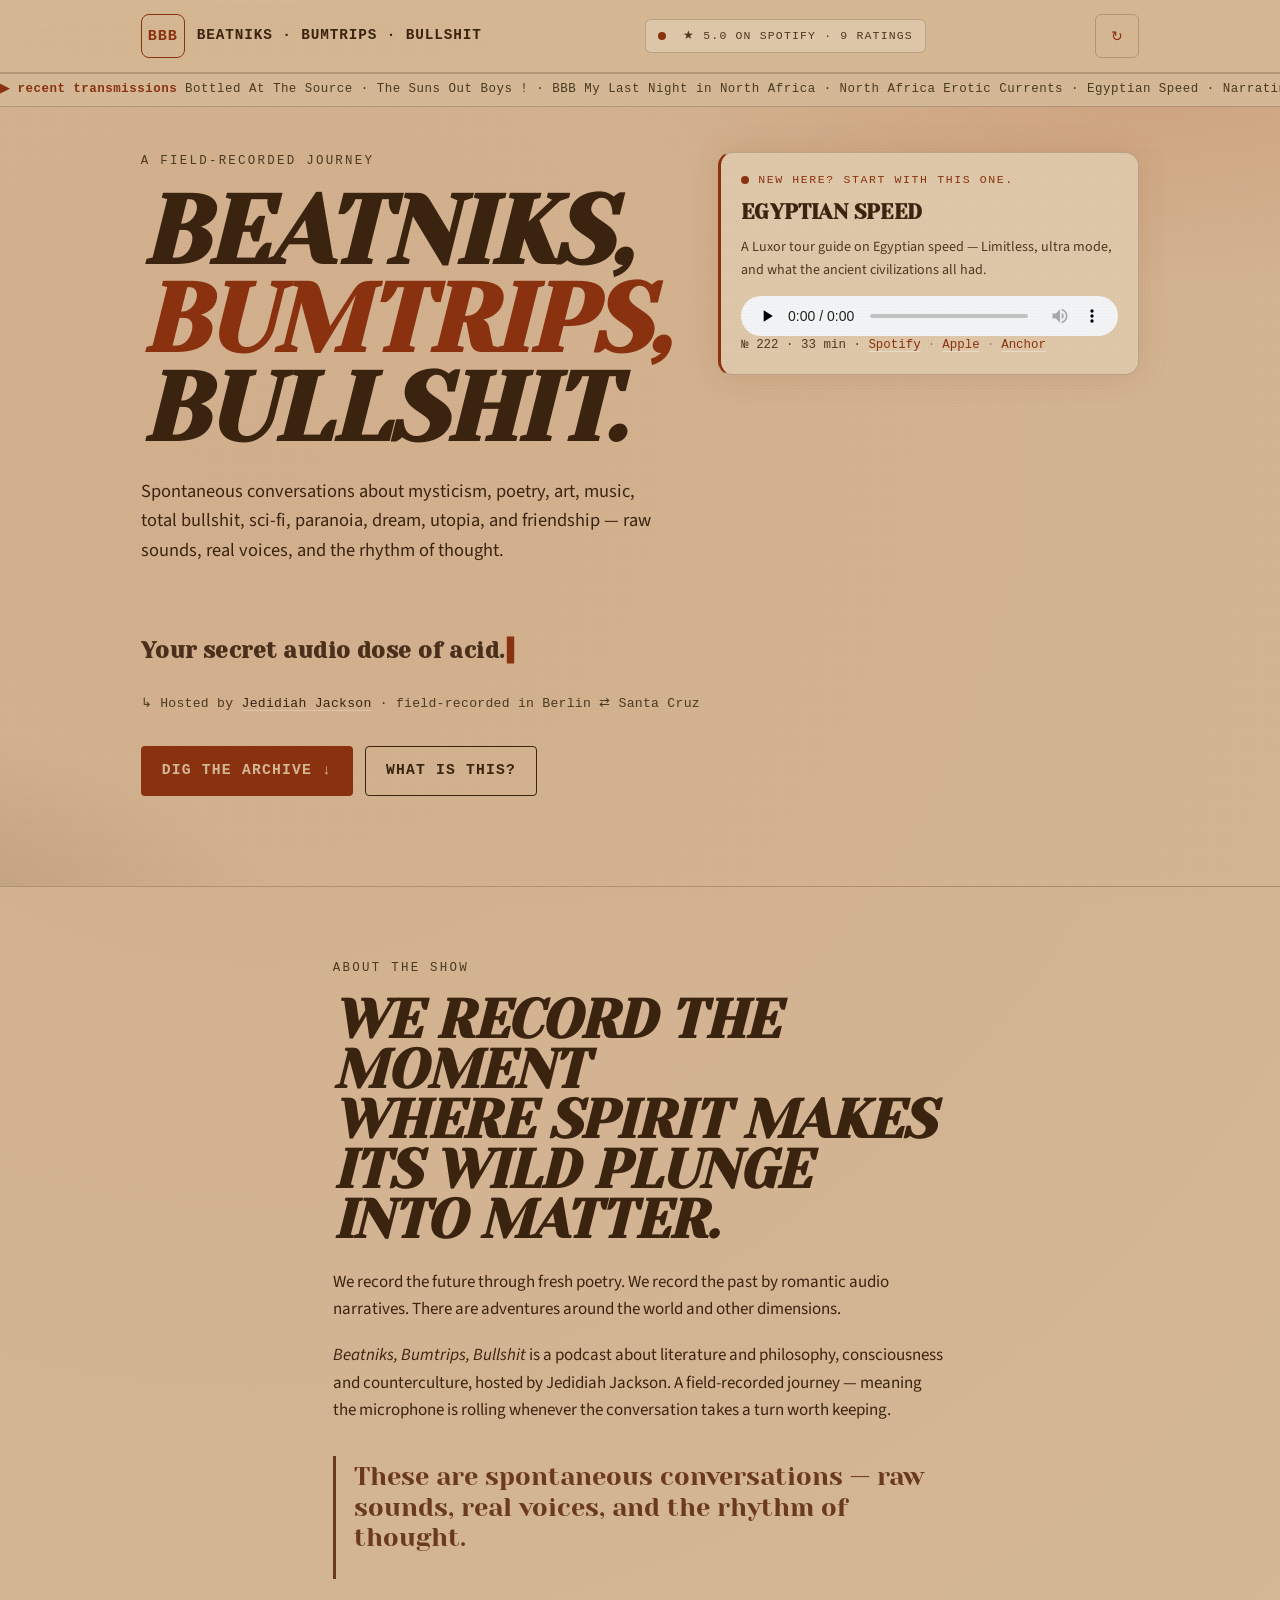
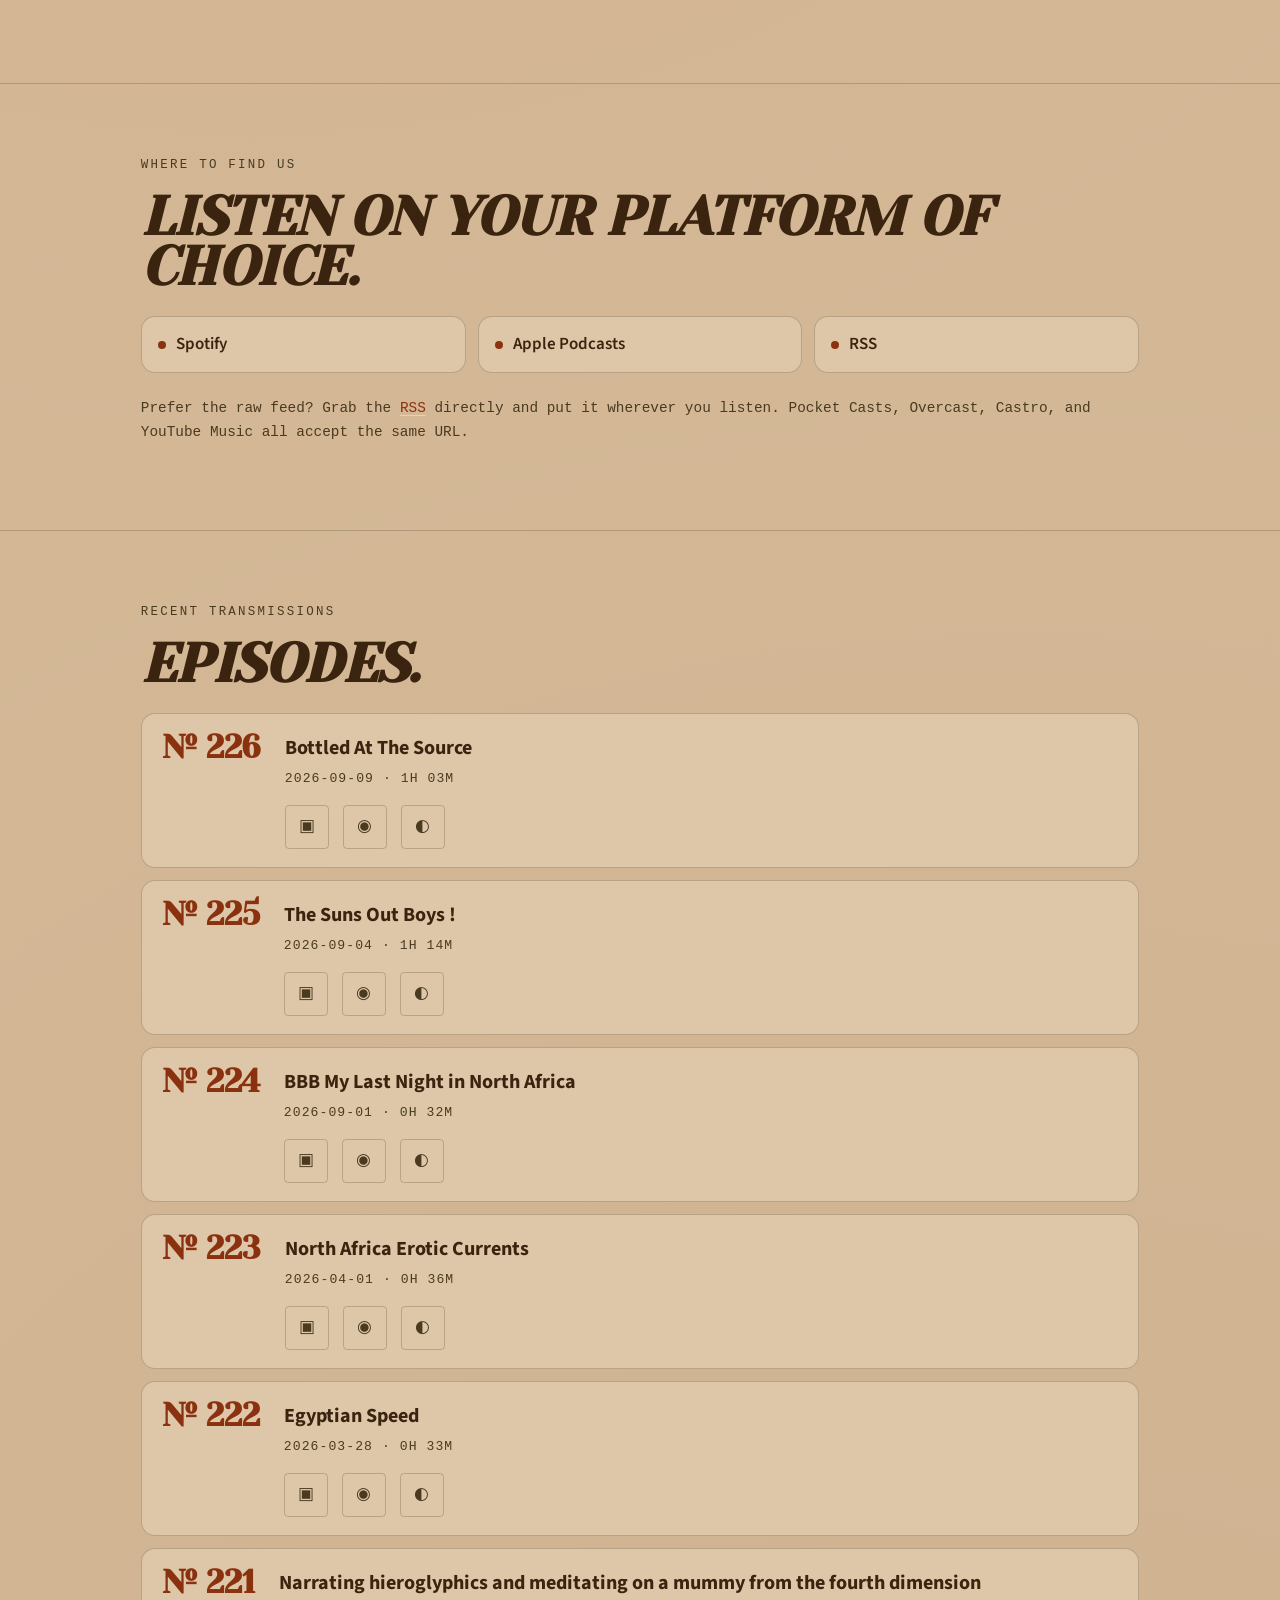
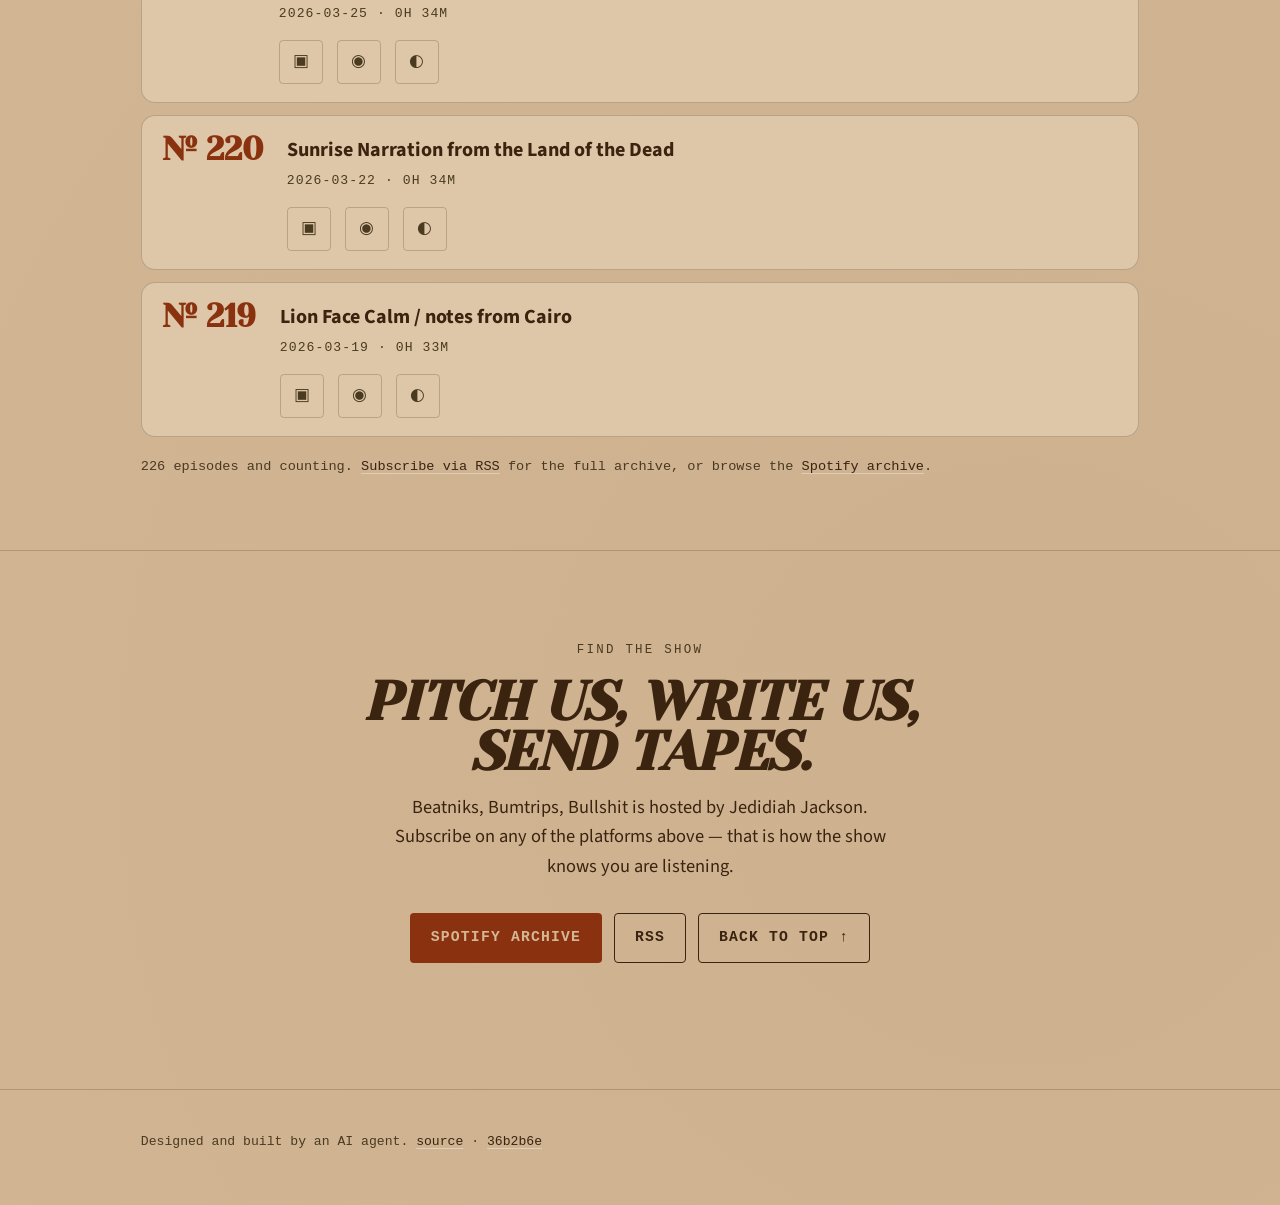
==== commit 355c2696: "feat: header proof dial — rotating verified social proof (Spotify 5.0/9 ratings)" ====
--- a/index.html
+++ b/index.html
@@ -13,7 +13,7 @@
   }
   </script>
 
-  <link rel="stylesheet" href="styles.min.css" /></head><body><a class="skip-link" href="#main">Skip to content</a><div class="scanlines" aria-hidden="true"></div><div class="transmission-glitch" aria-hidden="true"></div><div class="acid-invert" aria-hidden="true"></div><div class="konami-msg" id="konami-msg" role="status" aria-live="polite"></div><header class="site-header" role="banner"><div class="wrap header-wrap"><a class="brand" href="#top" aria-label="Beatniks, Bumtrips, Bullshit — home"><span class="brand-mark" aria-hidden="true">BBB</span><span class="brand-name">Beatniks · Bumtrips · Bullshit</span></a><span class="dial"><span class="rec-dot" aria-hidden="true"></span><!-- AUTO-EPCOUNT -->226<!-- /AUTO-EPCOUNT -->&nbsp;TRANSMISSIONS<span class="dial-tail">&nbsp;·&nbsp;EST.&nbsp;2020</span></span><button type="button" id="theme-cycle" class="theme-cycle-btn" aria-label="Cycle to next theme">↻</button></div></header><aside class="marquee" aria-label="Recent episode titles"><div class="marquee-track"><span class="marquee-text"><!-- AUTO-MARQUEE -->Bottled At The Source · The Suns Out Boys ! · BBB My Last Night in North Africa · North Africa Erotic Currents · Egyptian Speed · Narrating hieroglyphics and meditating on a mummy from the fourth dimension · Sunrise Narration from the Land of the Dead · Lion Face Calm / notes from Cairo · BBB Inside a Pyramid · Horse Music · votive notes from Cairo · NUS NUS · Bottled At The Source · The Suns Out Boys ! · BBB My Last Night in North Africa · North Africa Erotic Currents · Egyptian Speed · Narrating hieroglyphics and meditating on a mummy from the fourth dimension · Sunrise Narration from the Land of the Dead · Lion Face Calm / notes from Cairo · BBB Inside a Pyramid · Horse Music · votive notes from Cairo · NUS NUS<!-- /AUTO-MARQUEE --></span></div></aside><main id="main"><section id="top" class="hero" aria-labelledby="hero-title"><div class="wrap"><div class="hero-grid"><div class="hero-copy"><p class="eyebrow">A field-recorded journey</p><h1 id="hero-title" class="display"> Beatniks,<br /><span class="accent">Bumtrips,</span><br /> Bullshit.
+  <link rel="stylesheet" href="styles.min.css" /></head><body><a class="skip-link" href="#main">Skip to content</a><div class="scanlines" aria-hidden="true"></div><div class="transmission-glitch" aria-hidden="true"></div><div class="acid-invert" aria-hidden="true"></div><div class="konami-msg" id="konami-msg" role="status" aria-live="polite"></div><header class="site-header" role="banner"><div class="wrap header-wrap"><a class="brand" href="#top" aria-label="Beatniks, Bumtrips, Bullshit — home"><span class="brand-mark" aria-hidden="true">BBB</span><span class="brand-name">Beatniks · Bumtrips · Bullshit</span></a><span class="dial"><span class="rec-dot" aria-hidden="true"></span><span class="dial-proof" id="dial-proof">★ 5.0 ON SPOTIFY · 9 RATINGS</span></span><button type="button" id="theme-cycle" class="theme-cycle-btn" aria-label="Cycle to next theme">↻</button></div></header><aside class="marquee" aria-label="Recent episode titles"><div class="marquee-track"><span class="marquee-text"><!-- AUTO-MARQUEE -->Bottled At The Source · The Suns Out Boys ! · BBB My Last Night in North Africa · North Africa Erotic Currents · Egyptian Speed · Narrating hieroglyphics and meditating on a mummy from the fourth dimension · Sunrise Narration from the Land of the Dead · Lion Face Calm / notes from Cairo · BBB Inside a Pyramid · Horse Music · votive notes from Cairo · NUS NUS · Bottled At The Source · The Suns Out Boys ! · BBB My Last Night in North Africa · North Africa Erotic Currents · Egyptian Speed · Narrating hieroglyphics and meditating on a mummy from the fourth dimension · Sunrise Narration from the Land of the Dead · Lion Face Calm / notes from Cairo · BBB Inside a Pyramid · Horse Music · votive notes from Cairo · NUS NUS<!-- /AUTO-MARQUEE --></span></div></aside><main id="main"><section id="top" class="hero" aria-labelledby="hero-title"><div class="wrap"><div class="hero-grid"><div class="hero-copy"><p class="eyebrow">A field-recorded journey</p><h1 id="hero-title" class="display"> Beatniks,<br /><span class="accent">Bumtrips,</span><br /> Bullshit.
             </h1><p class="lede"> Spontaneous conversations about mysticism, poetry, art, music, total bullshit,
               sci-fi, paranoia, dream, utopia, and friendship — raw sounds, real voices,
               and the rhythm of thought.
@@ -277,5 +277,26 @@
       apply(0, false);
       if (!reduce) setTimeout(scheduleAuto, FIRST_AUTO_DELAY_MS);
     })();
+
+    // 7. Header proof rotator — one social-proof item visible at a time,
+    //    crossfade between swaps. Only claim verifiable facts here.
+    (function proof() {
+      var el = document.getElementById('dial-proof');
+      if (!el) return;
+      var ITEMS = [
+        '★ 5.0 ON SPOTIFY · 9 RATINGS',
+        '9/9 RATINGS · FIVE STARS',
+        'ON THE AIR SINCE 2020'
+      ];
+      var i = 0;
+      setInterval(function () {
+        el.classList.add('out');
+        setTimeout(function () {
+          i = (i + 1) % ITEMS.length;
+          el.textContent = ITEMS[i];
+          el.classList.remove('out');
+        }, 320);
+      }, 6000);
+    })();
   </script>
 </body></html> 
--- a/styles.min.css
+++ b/styles.min.css
@@ -1 +1 @@
-:root{--bg:#0b0b0b;--bg-elev:#131313;--fg:#f5f5f0;--fg-mute:#a8a89e;--accent:#c8ff00;--accent-2:#ff3ea5;--accent-3:#ffd23f;--line:rgba(255,255,255,0.08);--radius:14px;--max:72rem;--serif:"Big Shoulders Display","Inter",system-ui,sans-serif;--body:"Inter",system-ui,-apple-system,"Segoe UI",Roboto,sans-serif;--mono:"Space Mono",ui-monospace,"SFMono-Regular",Menlo,monospace}*{box-sizing:border-box}html,body{margin:0;padding:0}html{scroll-behavior:smooth}body{background:var(--bg);color:var(--fg);font-family:var(--body);font-size:17px;line-height:1.6;-webkit-font-smoothing:antialiased;text-rendering:optimizeLegibility}a{color:var(--accent);text-decoration:none}a:hover{text-decoration:underline}a:focus-visible{outline:2px solid var(--accent);outline-offset:3px;border-radius:4px}.rss-note a,.ep-more a,.featured-ep-links a,.hero-meta a,.site-footer .credit a{text-decoration:underline;text-decoration-color:rgba(255,255,255,0.35);text-underline-offset:3px}.rss-note a:hover,.ep-more a:hover,.featured-ep-links a:hover,.hero-meta a:hover,.site-footer .credit a:hover{text-decoration-color:var(--accent)}[id]{scroll-margin-top:112px}.skip-link{position:absolute;left:-9999px;top:0;background:var(--accent);color:#000;padding:8px 12px;font-weight:700}.skip-link:focus{left:12px;top:12px;z-index:10}.wrap{width:100%;max-width:var(--max);margin:0 auto;padding:0 6vw}.wrap.narrow{max-width:48rem}.eyebrow{font-family:var(--mono);font-size:0.78rem;text-transform:uppercase;letter-spacing:0.18em;color:var(--fg-mute);margin:0 0 1rem}.display{font-family:var(--serif);font-weight:900;font-size:clamp(2.6rem,8vw,6rem);line-height:0.92;letter-spacing:-0.01em;margin:0 0 1.5rem;text-transform:uppercase}.display.sm{font-size:clamp(2rem,5vw,3.4rem);margin-bottom:1.5rem}.accent{color:var(--accent)}.site-header{position:sticky;top:0;z-index:5;background:color-mix(in srgb,var(--bg) 88%,transparent);backdrop-filter:saturate(140%) blur(8px);-webkit-backdrop-filter:saturate(140%) blur(8px);border-bottom:1px solid var(--line)}.header-wrap{display:flex;align-items:center;justify-content:space-between;padding:14px 6vw;gap:24px}.brand{display:inline-flex;align-items:center;gap:12px;color:var(--fg);font-family:var(--mono);font-weight:700;font-size:0.9rem;text-transform:uppercase;letter-spacing:0.06em}.brand:hover{text-decoration:none}.brand-mark{display:inline-grid;place-items:center;width:44px;height:44px;min-width:44px;min-height:44px;border:1.5px solid var(--accent);color:var(--accent);border-radius:8px;font-weight:900;font-size:0.95rem}.brand-name{white-space:nowrap}.theme-cycle-btn{background:transparent;border:1px solid var(--line);color:var(--accent);font-family:var(--mono);font-size:0.85rem;padding:8px 10px;margin-left:6px;min-height:44px;min-width:44px;border-radius:6px;cursor:pointer;display:inline-flex;align-items:center;justify-content:center;transition:border-color 150ms ease,color 150ms ease,transform 80ms ease}.theme-cycle-btn:hover{border-color:var(--accent);color:var(--fg)}.theme-cycle-btn:active{transform:scale(0.94)}.dial{display:inline-flex;align-items:center;gap:8px;padding:6px 12px;min-height:34px;border:1px solid var(--line);border-radius:6px;background:var(--bg-elev);font-family:var(--mono);font-size:0.72rem;letter-spacing:0.1em;text-transform:uppercase;color:var(--fg-mute);white-space:nowrap}@media (max-width:600px){.dial-tail{display:none}}@media (max-width:430px){.dial{display:none}}.hero{padding:5vh 0 10vh;border-bottom:1px solid var(--line);background:radial-gradient(900px 500px at 90% -10%,rgba(200,255,0,0.10),transparent 60%),radial-gradient(700px 400px at -10% 110%,rgba(255,62,165,0.10),transparent 60%)}.hero-grid{display:grid;grid-template-columns:1.15fr 1fr;gap:48px;align-items:start}@media (max-width:900px){.hero-grid{grid-template-columns:1fr;gap:32px}}.lede{font-size:1.15rem;color:var(--fg);max-width:36rem;margin:0 0 1.5rem}.tagline{font-family:var(--serif);font-weight:700;font-size:1.4rem;color:var(--accent-3);letter-spacing:0.02em;margin:2.75rem 0 2rem}.cta-row{display:flex;flex-wrap:wrap;gap:12px}.cta-row.center{justify-content:center}.btn{display:inline-flex;align-items:center;gap:8px;padding:12px 20px;border-radius:999px;font-family:var(--mono);font-weight:700;font-size:0.92rem;text-transform:uppercase;letter-spacing:0.08em;border:1.5px solid transparent;transition:transform 80ms ease,background 120ms ease,color 120ms ease}.btn:hover{text-decoration:none;transform:translateY(-1px)}.btn-primary{background:var(--accent);color:#000}.btn-primary:hover{background:#d6ff3a}.btn-ghost{background:transparent;border-color:rgba(255,255,255,0.25);color:var(--fg)}.btn-ghost:hover{border-color:var(--fg)}.about{padding:8vh 0;border-bottom:1px solid var(--line)}.prose p{margin:0 0 1.2rem}.pull{font-family:var(--serif);font-size:1.6rem;line-height:1.2;color:var(--accent-2);border-left:3px solid var(--accent-2);padding:6px 0 6px 18px;margin:2rem 0}.listen{padding:8vh 0;border-bottom:1px solid var(--line)}.platforms{list-style:none;padding:0;margin:1.5rem 0;display:grid;grid-template-columns:repeat(auto-fit,minmax(220px,1fr));gap:12px}.platform{display:flex;align-items:center;gap:10px;padding:14px 16px;border:1px solid var(--line);border-radius:var(--radius);background:var(--bg-elev);color:var(--fg);font-weight:600}.platform:hover{border-color:var(--accent);text-decoration:none}.dot{width:8px;height:8px;border-radius:999px;background:var(--accent);display:inline-block}.rss-note{color:var(--fg-mute);font-family:var(--mono);font-size:0.9rem}.featured-ep{border:1px solid var(--line);border-left:3px solid var(--accent);border-radius:var(--radius);background:var(--bg-elev);padding:18px 20px;margin:0;align-self:start;box-shadow:0 0 32px color-mix(in srgb,var(--accent) 14%,transparent)}.featured-ep-kicker{font-family:var(--mono);font-size:0.72rem;letter-spacing:0.14em;color:var(--accent);margin:0 0 0.7rem;display:flex;align-items:center}.rec-dot{display:inline-block;width:8px;height:8px;border-radius:50%;background:var(--accent);margin-right:9px;flex-shrink:0;animation:rec-pulse 2.4s ease-in-out infinite}@keyframes rec-pulse{0%,100%{opacity:1}50%{opacity:0.2}}.featured-ep-title{font-family:var(--serif);font-weight:900;font-size:1.3rem;line-height:1.1;text-transform:uppercase;letter-spacing:0.01em;margin:0 0 0.8rem}.featured-ep-desc{color:var(--fg-mute);font-size:0.88rem;margin:0.8rem 0 0.9rem}.featured-ep-audio{display:block;width:100%;height:40px}.featured-ep-links{font-family:var(--mono);font-size:0.78rem;color:var(--fg-mute);margin:0}.featured-ep-links span[aria-hidden]{margin:0 7px;opacity:0.45}@media (max-width:900px){.featured-ep{order:-1}}.episodes{padding:8vh 0;border-bottom:1px solid var(--line)}.episode-list{list-style:none;padding:0;margin:1.5rem 0 0;display:grid;gap:12px}.episode{display:grid;grid-template-columns:auto 1fr;gap:24px;padding:18px 20px;border:1px solid var(--line);border-radius:var(--radius);background:var(--bg-elev)}.ep-no{font-family:var(--serif);font-weight:900;font-size:2rem;color:var(--accent);line-height:1}.ep-title{margin:0 0 4px;font-size:1.25rem;font-weight:700}.ep-meta{margin:0 0 8px;font-family:var(--mono);font-size:0.82rem;color:var(--fg-mute);text-transform:uppercase;letter-spacing:0.08em}.contact{padding:10vh 0 14vh;text-align:center}.contact .lede{margin:0 auto 2rem;max-width:32rem}.contact .display.sm{margin-bottom:1rem}.site-footer{border-top:1px solid var(--line);padding:28px 0 40px;color:var(--fg-mute);font-family:var(--mono);font-size:0.82rem}.footer-wrap{display:flex;flex-wrap:wrap;justify-content:space-between;gap:12px}@media (prefers-reduced-motion:reduce){html{scroll-behavior:auto}.btn{transition:none}.typewriter-caret,.rec-dot{animation:none}.marquee-track{animation:none;transform:none}.hero,body{animation:none !important;filter:none !important}.scanlines,.transmission-glitch,.acid-invert{display:none}}.marquee{position:sticky;top:73px;z-index:4;background:var(--bg);border-bottom:1px solid var(--line);border-top:1px solid var(--line);overflow:hidden;padding:6px 0;font-family:var(--mono);font-size:0.78rem;letter-spacing:0.04em}.marquee-track{display:inline-flex;white-space:nowrap;animation:marquee-scroll 90s linear infinite;will-change:transform}.marquee-text{display:inline-block;padding-right:4em;color:var(--fg-mute)}.marquee-text::before{content:"▶ recent transmissions ";color:var(--accent);font-weight:700}@keyframes marquee-scroll{from{transform:translateX(0)}to{transform:translateX(-50%)}}.hero{animation:hero-acid 60s ease-in-out infinite}@keyframes hero-acid{0%,100%{filter:hue-rotate(0deg)}25%{filter:hue-rotate(6deg) saturate(1.04)}50%{filter:hue-rotate(-4deg) saturate(1.08)}75%{filter:hue-rotate(8deg) saturate(1.02)}}.acid-invert{position:fixed;inset:0;pointer-events:none;z-index:9997;background:var(--accent);mix-blend-mode:difference;opacity:0}body.acid-on .acid-invert{animation:acid-flash 700ms ease-in-out}@keyframes acid-flash{0%{opacity:0}20%{opacity:0.85}60%{opacity:0.4}100%{opacity:0}}@media (max-width:700px){.marquee{font-size:0.7rem}}.scanlines{position:fixed;inset:0;pointer-events:none;z-index:9998;background-image:repeating-linear-gradient( to bottom,rgba(255,255,255,0.025) 0px,rgba(255,255,255,0.025) 1px,transparent 1px,transparent 3px );mix-blend-mode:overlay}.transmission-glitch{position:fixed;inset:0;pointer-events:none;z-index:9999;background:rgba(200,255,0,0.04);opacity:0}body.glitch-on .transmission-glitch{animation:glitch-flash 110ms steps(2,end)}@keyframes glitch-flash{0%{opacity:0}20%{opacity:1}40%{opacity:0.4}60%{opacity:0.9}100%{opacity:0}}body.glitch-on{animation:glitch-rgb 110ms steps(2,end)}@keyframes glitch-rgb{0%{filter:none}50%{filter:hue-rotate(20deg) saturate(1.4)}100%{filter:none}}.typewriter{display:inline;color:var(--accent-3)}.typewriter-caret{display:inline-block;margin-left:2px;color:var(--accent);animation:caret-blink 0.9s steps(2,end) infinite}@keyframes caret-blink{50%{opacity:0}}.ep-more{margin:1.2rem 0 0;font-family:var(--mono);font-size:0.85rem;color:var(--fg-mute)}.ep-more a{color:var(--fg)}.ep-more a:hover{color:var(--accent)}.ep-platforms{list-style:none;padding:0;margin:8px 0 0;display:inline-flex;flex-wrap:wrap;gap:14px;font-family:var(--mono);font-size:1.05rem;line-height:1}.ep-platforms li{display:inline-flex}.ep-platforms a{display:inline-flex;align-items:center;justify-content:center;gap:6px;color:var(--fg-mute);text-decoration:none;padding:12px 12px;min-width:44px;min-height:44px;border-radius:4px;border:1px solid var(--line);transition:color 120ms ease,border-color 120ms ease,background 120ms ease}.ep-platforms a:hover,.ep-platforms a:focus-visible{color:var(--accent);border-color:var(--accent);background:var(--bg-elev);text-decoration:none}.ep-platforms a:focus-visible{outline:2px solid var(--accent);outline-offset:2px}.sr-only{position:absolute;width:1px;height:1px;padding:0;margin:-1px;overflow:hidden;clip:rect(0,0,0,0);white-space:nowrap;border:0}@media (max-width:480px){.ep-platforms{gap:8px;font-size:0.95rem}}@media (max-width:480px){.brand-name{max-width:28vw;overflow:hidden;text-overflow:ellipsis;white-space:nowrap;font-size:0.78rem}.header-wrap{gap:6px;flex-wrap:nowrap}.pull{font-size:clamp(1.25rem,4.5vw,1.6rem)}.display{font-size:clamp(2.2rem,10vw,4rem)}.display.sm{font-size:clamp(1.7rem,6vw,2.6rem)}}@media (max-width:380px){.brand-name{display:none}}.site-header{padding-top:max(0px,env(safe-area-inset-top))}.konami-msg{position:fixed;top:50%;left:50%;transform:translate(-50%,-50%);background:var(--bg-elev);border:1.5px solid var(--accent);border-radius:10px;padding:14px 22px;font-family:var(--mono);font-size:0.95rem;letter-spacing:0.04em;color:var(--accent);box-shadow:0 0 32px rgba(200,255,0,0.4);z-index:10000;opacity:0;pointer-events:none;transition:opacity 200ms ease}.konami-msg.show{opacity:1;pointer-events:auto}.receiving{position:fixed;right:max(18px,env(safe-area-inset-right));bottom:64px;z-index:6;font-family:var(--mono);font-size:0.72rem;letter-spacing:0.1em;color:var(--accent);background:rgba(11,11,11,0.85);padding:4px 9px;border:1px solid var(--accent);border-radius:4px;opacity:0;transform:translateY(6px);transition:opacity 250ms ease,transform 250ms ease;pointer-events:none}.receiving.show{opacity:1;transform:translateY(0)}.hero-meta{font-family:var(--mono);font-size:0.82rem;color:var(--fg-mute);margin:-0.5rem 0 2rem;letter-spacing:0.02em}.hero-meta a{color:var(--fg);text-decoration:underline;text-decoration-color:rgba(255,255,255,0.25);text-underline-offset:3px}.hero-meta a:hover{text-decoration-color:var(--accent)}.site-footer .credit a{color:var(--fg)}.site-footer .credit a:hover{color:var(--accent)}html.tripping{animation:trip 720ms cubic-bezier(0.65,0,0.35,1)}html.tripping *{animation-duration:720ms}@keyframes trip{0%{filter:blur(0) hue-rotate(0deg) saturate(1) brightness(1);transform:translate(0,0) scale(1)}12%{filter:blur(4px) hue-rotate(60deg) saturate(1.4) brightness(1.1);transform:translate(-2px,1px) scale(1.004)}28%{filter:blur(9px) hue-rotate(160deg) saturate(0.7) brightness(1.2);transform:translate(3px,-2px) scale(0.996)}44%{filter:blur(14px) hue-rotate(240deg) saturate(1.6) brightness(0.85);transform:translate(-1px,3px) scale(1.008)}60%{filter:blur(16px) hue-rotate(300deg) saturate(0.6) brightness(1.15);transform:translate(2px,-1px) scale(0.992)}78%{filter:blur(8px) hue-rotate(340deg) saturate(1.3) brightness(1);transform:translate(-1px,1px) scale(1.002)}100%{filter:blur(0) hue-rotate(360deg) saturate(1) brightness(1);transform:translate(0,0) scale(1)}}html[data-theme="zine"]{--bg:#f3eee2;--bg-elev:#ebe3d0;--fg:#1a1a1a;--fg-mute:#4a3f33;--accent:#9b3815;--accent-3:#7a2d12;--accent-2:#2d6e6e;--line:rgba(26,26,26,0.18);--serif:"Special Elite","Courier Prime","Courier New",monospace;--body:"Crimson Pro",Georgia,"Times New Roman",serif;--mono:"Courier Prime","Courier New",monospace}html[data-theme="zine"] body{background-image:radial-gradient(rgba(196,75,30,0.06) 1px,transparent 1px),radial-gradient(rgba(45,110,110,0.04) 1px,transparent 1px);background-size:4px 4px,7px 7px;background-position:0 0,2px 2px}html[data-theme="zine"] body::before{content:"";position:fixed;inset:0;pointer-events:none;z-index:9996;background:repeating-linear-gradient(0deg,rgba(196,75,30,0.05) 0 1px,transparent 1px 6px),repeating-linear-gradient(90deg,rgba(45,110,110,0.04) 0 1px,transparent 1px 6px);mix-blend-mode:multiply;opacity:0.6}html[data-theme="zine"] .scanlines,html[data-theme="zine"] .transmission-glitch,html[data-theme="zine"] .acid-invert{display:none}html[data-theme="zine"] .btn{border-radius:2px}html[data-theme="zine"] .btn-primary{background:var(--accent);color:var(--bg)}html[data-theme="zine"] .btn-ghost{background:transparent;border-color:var(--fg);color:var(--fg)}html[data-theme="zine"] .hero{background:radial-gradient(800px 400px at 90% -10%,rgba(196,75,30,0.12),transparent 60%),radial-gradient(700px 350px at -10% 110%,rgba(45,110,110,0.10),transparent 60%)}html[data-theme="radio"]{--bg:#0d0700;--bg-elev:#1a0f00;--fg:#ffb000;--fg-mute:#b07d00;--accent:#ffb000;--accent-2:#ff6b00;--accent-3:#ffd23f;--line:rgba(255,176,0,0.22);--serif:"Space Mono",ui-monospace,monospace;--body:"Space Mono",ui-monospace,monospace;--mono:"Space Mono",ui-monospace,monospace}html[data-theme="radio"] body{background:radial-gradient(ellipse at center,#1a0f00 0%,#0d0700 70%)}html[data-theme="radio"] body::before{content:"";position:fixed;inset:0;pointer-events:none;z-index:9996;background:repeating-linear-gradient(0deg,rgba(255,176,0,0.06) 0 1px,transparent 1px 3px),radial-gradient(ellipse at center,transparent 50%,rgba(0,0,0,0.4) 100%);mix-blend-mode:screen}html[data-theme="radio"] body{text-shadow:0 0 6px rgba(255,176,0,0.35)}html[data-theme="radio"] .btn{border-radius:0}html[data-theme="radio"] .btn-primary{background:transparent;color:var(--accent);border:1.5px solid var(--accent)}html[data-theme="radio"] .btn-primary:hover{background:var(--accent);color:var(--bg)}html[data-theme="radio"] .hero{background:radial-gradient(800px 400px at 50% 30%,rgba(255,176,0,0.06),transparent 70%)}html[data-theme="radio"] .display{letter-spacing:0.04em}html[data-theme="desert"]{--bg:#d4b896;--bg-elev:#dec7a8;--fg:#3a2410;--fg-mute:#4a3a20;--accent:#8a320f;--accent-2:#6b3a1e;--accent-3:#4a2f1a;--line:rgba(58,36,16,0.22);--serif:"Yeseva One","Playfair Display",Georgia,serif;--body:"Source Sans 3","Helvetica Neue",Arial,sans-serif;--mono:"Courier New","Courier",monospace}html[data-theme="desert"] body{background-image:radial-gradient(circle at 20% 10%,rgba(184,66,26,0.08),transparent 40%),radial-gradient(circle at 80% 90%,rgba(107,58,30,0.06),transparent 50%)}html[data-theme="desert"] body::before{content:"";position:fixed;inset:0;pointer-events:none;z-index:9996;background-image:radial-gradient(rgba(58,36,16,0.06) 1px,transparent 1px);background-size:3px 3px;mix-blend-mode:multiply;opacity:0.5}html[data-theme="desert"] .scanlines,html[data-theme="desert"] .transmission-glitch,html[data-theme="desert"] .acid-invert{display:none}html[data-theme="desert"] .btn{border-radius:4px}html[data-theme="desert"] .btn-primary{background:var(--accent);color:var(--bg)}html[data-theme="desert"] .btn-ghost{background:transparent;border-color:var(--fg);color:var(--fg)}html[data-theme="desert"] .hero{background:radial-gradient(900px 450px at 90% -10%,rgba(184,66,26,0.18),transparent 60%),radial-gradient(700px 400px at -10% 110%,rgba(74,47,26,0.18),transparent 60%)}html[data-theme="desert"] .display{font-style:italic}html[data-theme="temple"]{--bg:#0a0420;--bg-elev:#150a30;--fg:#d4af37;--fg-mute:#c4a050;--accent:#d4af37;--accent-2:#5680c0;--accent-3:#b06fa0;--line:rgba(212,175,55,0.20);--serif:"Cinzel","Cormorant Garamond",Georgia,serif;--body:"Cormorant Garamond",Georgia,"Times New Roman",serif;--mono:"Courier New",monospace}html[data-theme="temple"] body{background:radial-gradient(circle at 50% 30%,rgba(46,80,144,0.10),transparent 60%),radial-gradient(circle at 80% 80%,rgba(107,45,92,0.08),transparent 50%)}html[data-theme="temple"] body::before{content:"";position:fixed;inset:0;pointer-events:none;z-index:9996;background:repeating-conic-gradient(from 0deg at 50% 50%,transparent 0deg 30deg,rgba(212,175,55,0.015) 30deg 60deg),radial-gradient(circle at center,transparent 30%,rgba(10,4,32,0.3) 100%)}html[data-theme="temple"] body{text-shadow:0 0 12px rgba(212,175,55,0.18)}html[data-theme="temple"] .btn{border-radius:0;padding:14px 26px}html[data-theme="temple"] .btn-primary{background:transparent;color:var(--accent);border:1.5px solid var(--accent);text-shadow:0 0 6px rgba(212,175,55,0.5)}html[data-theme="temple"] .btn-primary:hover{background:var(--accent);color:var(--bg)}html[data-theme="temple"] .hero{background:radial-gradient(1000px 500px at 50% 0%,rgba(46,80,144,0.18),transparent 60%),radial-gradient(700px 350px at 50% 100%,rgba(107,45,92,0.15),transparent 60%)}html[data-theme="brutalist"]{--bg:#fafaf6;--bg-elev:#f0f0e8;--fg:#0a0a0a;--fg-mute:#5a5a5a;--accent:#0a0a0a;--accent-2:#ff3ea5;--accent-3:#0a0a0a;--line:rgba(10,10,10,0.85);--serif:ui-monospace,"SF Mono","Menlo","Courier New",monospace;--body:-apple-system,BlinkMacSystemFont,"Segoe UI","Helvetica Neue",Arial,sans-serif;--mono:ui-monospace,"SF Mono","Menlo","Courier New",monospace}html[data-theme="brutalist"] body{background-image:none;text-shadow:none}html[data-theme="brutalist"] body::before{content:"";position:fixed;inset:0;pointer-events:none;z-index:9996;background:repeating-linear-gradient( 0deg,transparent 0,transparent 32px,rgba(10,10,10,0.04) 32px,rgba(10,10,10,0.04) 33px )}html[data-theme="brutalist"] .scanlines,html[data-theme="brutalist"] .transmission-glitch,html[data-theme="brutalist"] .acid-invert{display:none}html[data-theme="brutalist"] .btn{border-radius:0;background:var(--bg);border:2px solid var(--fg);color:var(--fg)}html[data-theme="brutalist"] .btn-primary{background:var(--accent-2);border-color:var(--accent-2);color:var(--bg)}html[data-theme="brutalist"] .btn-primary:hover{background:var(--fg);border-color:var(--fg);color:var(--bg)}html[data-theme="brutalist"] .btn-ghost{background:transparent;border-color:var(--fg);color:var(--fg)}html[data-theme="brutalist"] .btn-ghost:hover{background:var(--fg);color:var(--bg)}html[data-theme="brutalist"] .display{letter-spacing:0;text-transform:none}html[data-theme="brutalist"] .hero{background:none;border-bottom:4px solid var(--fg)}html[data-theme="zine"] .receiving,html[data-theme="desert"] .receiving,html[data-theme="brutalist"] .receiving{background:var(--bg);color:var(--accent);border-color:var(--accent)}html[data-theme="radio"] .receiving,html[data-theme="temple"] .receiving{background:var(--bg-elev)}html[data-theme="cyber"]{}@media (prefers-reduced-motion:reduce){html.tripping{animation:none}body{transition:none}}@media (prefers-contrast:more){:root{--fg-mute:#d8d8c8;--accent:#e0ff66;--accent-2:#ff6ec0;--accent-3:#ffe066;--line:rgba(255,255,255,0.30)}html[data-theme="zine"]{--fg-mute:#2a1d10;--accent:#6b2406;--accent-2:#1b4a4a;--accent-3:#5a1f08}html[data-theme="radio"]{--fg-mute:#ffd866;--accent:#ffd866}html[data-theme="desert"]{--fg-mute:#2a1d10;--accent:#6b2406;--bg-elev:#e8d6b8}html[data-theme="temple"]{--fg-mute:#f0d878;--accent-2:#a0c0ff;--accent-3:#e6a0d0}html[data-theme="brutalist"]{--fg-mute:#2a2a2a;--accent-2:#d6006b}}@media (forced-colors:active){:root{--bg:Canvas;--bg-elev:Canvas;--fg:CanvasText;--fg-mute:CanvasText;--accent:LinkText;--accent-2:Highlight;--accent-3:CanvasText;--line:CanvasText}.scanlines,.transmission-glitch,.acid-invert,body::before{display:none !important}.btn,.platform,.brand-mark,.ep-platforms a,.episode{border:1px solid CanvasText !important;forced-color-adjust:none}.btn-primary{background:Highlight !important;color:HighlightText !important;border-color:HighlightText !important}.btn-primary:hover{background:CanvasText !important;color:Canvas !important}a,a:hover,a:focus-visible{color:LinkText;text-decoration:underline}a:focus-visible,.ep-platforms a:focus-visible,.btn:focus-visible{outline:3px solid Highlight !important;outline-offset:2px}.marquee-track{animation:none !important;transform:none !important}}+:root{--bg:#0b0b0b;--bg-elev:#131313;--fg:#f5f5f0;--fg-mute:#a8a89e;--accent:#c8ff00;--accent-2:#ff3ea5;--accent-3:#ffd23f;--line:rgba(255,255,255,0.08);--radius:14px;--max:72rem;--serif:"Big Shoulders Display","Inter",system-ui,sans-serif;--body:"Inter",system-ui,-apple-system,"Segoe UI",Roboto,sans-serif;--mono:"Space Mono",ui-monospace,"SFMono-Regular",Menlo,monospace}*{box-sizing:border-box}html,body{margin:0;padding:0}html{scroll-behavior:smooth}body{background:var(--bg);color:var(--fg);font-family:var(--body);font-size:17px;line-height:1.6;-webkit-font-smoothing:antialiased;text-rendering:optimizeLegibility}a{color:var(--accent);text-decoration:none}a:hover{text-decoration:underline}a:focus-visible{outline:2px solid var(--accent);outline-offset:3px;border-radius:4px}.rss-note a,.ep-more a,.featured-ep-links a,.hero-meta a,.site-footer .credit a{text-decoration:underline;text-decoration-color:rgba(255,255,255,0.35);text-underline-offset:3px}.rss-note a:hover,.ep-more a:hover,.featured-ep-links a:hover,.hero-meta a:hover,.site-footer .credit a:hover{text-decoration-color:var(--accent)}[id]{scroll-margin-top:112px}.skip-link{position:absolute;left:-9999px;top:0;background:var(--accent);color:#000;padding:8px 12px;font-weight:700}.skip-link:focus{left:12px;top:12px;z-index:10}.wrap{width:100%;max-width:var(--max);margin:0 auto;padding:0 6vw}.wrap.narrow{max-width:48rem}.eyebrow{font-family:var(--mono);font-size:0.78rem;text-transform:uppercase;letter-spacing:0.18em;color:var(--fg-mute);margin:0 0 1rem}.display{font-family:var(--serif);font-weight:900;font-size:clamp(2.6rem,8vw,6rem);line-height:0.92;letter-spacing:-0.01em;margin:0 0 1.5rem;text-transform:uppercase}.display.sm{font-size:clamp(2rem,5vw,3.4rem);margin-bottom:1.5rem}.accent{color:var(--accent)}.site-header{position:sticky;top:0;z-index:5;background:color-mix(in srgb,var(--bg) 88%,transparent);backdrop-filter:saturate(140%) blur(8px);-webkit-backdrop-filter:saturate(140%) blur(8px);border-bottom:1px solid var(--line)}.header-wrap{display:flex;align-items:center;justify-content:space-between;padding:14px 6vw;gap:24px}.brand{display:inline-flex;align-items:center;gap:12px;color:var(--fg);font-family:var(--mono);font-weight:700;font-size:0.9rem;text-transform:uppercase;letter-spacing:0.06em}.brand:hover{text-decoration:none}.brand-mark{display:inline-grid;place-items:center;width:44px;height:44px;min-width:44px;min-height:44px;border:1.5px solid var(--accent);color:var(--accent);border-radius:8px;font-weight:900;font-size:0.95rem}.brand-name{white-space:nowrap}.theme-cycle-btn{background:transparent;border:1px solid var(--line);color:var(--accent);font-family:var(--mono);font-size:0.85rem;padding:8px 10px;margin-left:6px;min-height:44px;min-width:44px;border-radius:6px;cursor:pointer;display:inline-flex;align-items:center;justify-content:center;transition:border-color 150ms ease,color 150ms ease,transform 80ms ease}.theme-cycle-btn:hover{border-color:var(--accent);color:var(--fg)}.theme-cycle-btn:active{transform:scale(0.94)}.dial{display:inline-flex;align-items:center;gap:8px;padding:6px 12px;min-height:34px;border:1px solid var(--line);border-radius:6px;background:var(--bg-elev);font-family:var(--mono);font-size:0.72rem;letter-spacing:0.1em;text-transform:uppercase;color:var(--fg-mute);white-space:nowrap}.dial-proof{display:inline-block;min-width:28ch;transition:opacity 300ms ease}.dial-proof.out{opacity:0}@media (max-width:640px){.dial{font-size:0.62rem;padding:4px 9px}.dial-proof{min-width:0}}@media (max-width:430px){.dial{display:none}}.hero{padding:5vh 0 10vh;border-bottom:1px solid var(--line);background:radial-gradient(900px 500px at 90% -10%,rgba(200,255,0,0.10),transparent 60%),radial-gradient(700px 400px at -10% 110%,rgba(255,62,165,0.10),transparent 60%)}.hero-grid{display:grid;grid-template-columns:1.15fr 1fr;gap:48px;align-items:start}@media (max-width:900px){.hero-grid{grid-template-columns:1fr;gap:32px}}.lede{font-size:1.15rem;color:var(--fg);max-width:36rem;margin:0 0 1.5rem}.tagline{font-family:var(--serif);font-weight:700;font-size:1.4rem;color:var(--accent-3);letter-spacing:0.02em;margin:2.75rem 0 2rem}.cta-row{display:flex;flex-wrap:wrap;gap:12px}.cta-row.center{justify-content:center}.btn{display:inline-flex;align-items:center;gap:8px;padding:12px 20px;border-radius:999px;font-family:var(--mono);font-weight:700;font-size:0.92rem;text-transform:uppercase;letter-spacing:0.08em;border:1.5px solid transparent;transition:transform 80ms ease,background 120ms ease,color 120ms ease}.btn:hover{text-decoration:none;transform:translateY(-1px)}.btn-primary{background:var(--accent);color:#000}.btn-primary:hover{background:#d6ff3a}.btn-ghost{background:transparent;border-color:rgba(255,255,255,0.25);color:var(--fg)}.btn-ghost:hover{border-color:var(--fg)}.about{padding:8vh 0;border-bottom:1px solid var(--line)}.prose p{margin:0 0 1.2rem}.pull{font-family:var(--serif);font-size:1.6rem;line-height:1.2;color:var(--accent-2);border-left:3px solid var(--accent-2);padding:6px 0 6px 18px;margin:2rem 0}.listen{padding:8vh 0;border-bottom:1px solid var(--line)}.platforms{list-style:none;padding:0;margin:1.5rem 0;display:grid;grid-template-columns:repeat(auto-fit,minmax(220px,1fr));gap:12px}.platform{display:flex;align-items:center;gap:10px;padding:14px 16px;border:1px solid var(--line);border-radius:var(--radius);background:var(--bg-elev);color:var(--fg);font-weight:600}.platform:hover{border-color:var(--accent);text-decoration:none}.dot{width:8px;height:8px;border-radius:999px;background:var(--accent);display:inline-block}.rss-note{color:var(--fg-mute);font-family:var(--mono);font-size:0.9rem}.featured-ep{border:1px solid var(--line);border-left:3px solid var(--accent);border-radius:var(--radius);background:var(--bg-elev);padding:18px 20px;margin:0;align-self:start;box-shadow:0 0 32px color-mix(in srgb,var(--accent) 14%,transparent)}.featured-ep-kicker{font-family:var(--mono);font-size:0.72rem;letter-spacing:0.14em;color:var(--accent);margin:0 0 0.7rem;display:flex;align-items:center}.rec-dot{display:inline-block;width:8px;height:8px;border-radius:50%;background:var(--accent);margin-right:9px;flex-shrink:0;animation:rec-pulse 2.4s ease-in-out infinite}@keyframes rec-pulse{0%,100%{opacity:1}50%{opacity:0.2}}.featured-ep-title{font-family:var(--serif);font-weight:900;font-size:1.3rem;line-height:1.1;text-transform:uppercase;letter-spacing:0.01em;margin:0 0 0.8rem}.featured-ep-desc{color:var(--fg-mute);font-size:0.88rem;margin:0.8rem 0 0.9rem}.featured-ep-audio{display:block;width:100%;height:40px}.featured-ep-links{font-family:var(--mono);font-size:0.78rem;color:var(--fg-mute);margin:0}.featured-ep-links span[aria-hidden]{margin:0 7px;opacity:0.45}@media (max-width:900px){.featured-ep{order:-1}}.episodes{padding:8vh 0;border-bottom:1px solid var(--line)}.episode-list{list-style:none;padding:0;margin:1.5rem 0 0;display:grid;gap:12px}.episode{display:grid;grid-template-columns:auto 1fr;gap:24px;padding:18px 20px;border:1px solid var(--line);border-radius:var(--radius);background:var(--bg-elev)}.ep-no{font-family:var(--serif);font-weight:900;font-size:2rem;color:var(--accent);line-height:1}.ep-title{margin:0 0 4px;font-size:1.25rem;font-weight:700}.ep-meta{margin:0 0 8px;font-family:var(--mono);font-size:0.82rem;color:var(--fg-mute);text-transform:uppercase;letter-spacing:0.08em}.contact{padding:10vh 0 14vh;text-align:center}.contact .lede{margin:0 auto 2rem;max-width:32rem}.contact .display.sm{margin-bottom:1rem}.site-footer{border-top:1px solid var(--line);padding:28px 0 40px;color:var(--fg-mute);font-family:var(--mono);font-size:0.82rem}.footer-wrap{display:flex;flex-wrap:wrap;justify-content:space-between;gap:12px}@media (prefers-reduced-motion:reduce){html{scroll-behavior:auto}.btn{transition:none}.typewriter-caret,.rec-dot{animation:none}.dial-proof{transition:none}.marquee-track{animation:none;transform:none}.hero,body{animation:none !important;filter:none !important}.scanlines,.transmission-glitch,.acid-invert{display:none}}.marquee{position:sticky;top:73px;z-index:4;background:var(--bg);border-bottom:1px solid var(--line);border-top:1px solid var(--line);overflow:hidden;padding:6px 0;font-family:var(--mono);font-size:0.78rem;letter-spacing:0.04em}.marquee-track{display:inline-flex;white-space:nowrap;animation:marquee-scroll 90s linear infinite;will-change:transform}.marquee-text{display:inline-block;padding-right:4em;color:var(--fg-mute)}.marquee-text::before{content:"▶ recent transmissions ";color:var(--accent);font-weight:700}@keyframes marquee-scroll{from{transform:translateX(0)}to{transform:translateX(-50%)}}.hero{animation:hero-acid 60s ease-in-out infinite}@keyframes hero-acid{0%,100%{filter:hue-rotate(0deg)}25%{filter:hue-rotate(6deg) saturate(1.04)}50%{filter:hue-rotate(-4deg) saturate(1.08)}75%{filter:hue-rotate(8deg) saturate(1.02)}}.acid-invert{position:fixed;inset:0;pointer-events:none;z-index:9997;background:var(--accent);mix-blend-mode:difference;opacity:0}body.acid-on .acid-invert{animation:acid-flash 700ms ease-in-out}@keyframes acid-flash{0%{opacity:0}20%{opacity:0.85}60%{opacity:0.4}100%{opacity:0}}@media (max-width:700px){.marquee{font-size:0.7rem}}.scanlines{position:fixed;inset:0;pointer-events:none;z-index:9998;background-image:repeating-linear-gradient( to bottom,rgba(255,255,255,0.025) 0px,rgba(255,255,255,0.025) 1px,transparent 1px,transparent 3px );mix-blend-mode:overlay}.transmission-glitch{position:fixed;inset:0;pointer-events:none;z-index:9999;background:rgba(200,255,0,0.04);opacity:0}body.glitch-on .transmission-glitch{animation:glitch-flash 110ms steps(2,end)}@keyframes glitch-flash{0%{opacity:0}20%{opacity:1}40%{opacity:0.4}60%{opacity:0.9}100%{opacity:0}}body.glitch-on{animation:glitch-rgb 110ms steps(2,end)}@keyframes glitch-rgb{0%{filter:none}50%{filter:hue-rotate(20deg) saturate(1.4)}100%{filter:none}}.typewriter{display:inline;color:var(--accent-3)}.typewriter-caret{display:inline-block;margin-left:2px;color:var(--accent);animation:caret-blink 0.9s steps(2,end) infinite}@keyframes caret-blink{50%{opacity:0}}.ep-more{margin:1.2rem 0 0;font-family:var(--mono);font-size:0.85rem;color:var(--fg-mute)}.ep-more a{color:var(--fg)}.ep-more a:hover{color:var(--accent)}.ep-platforms{list-style:none;padding:0;margin:8px 0 0;display:inline-flex;flex-wrap:wrap;gap:14px;font-family:var(--mono);font-size:1.05rem;line-height:1}.ep-platforms li{display:inline-flex}.ep-platforms a{display:inline-flex;align-items:center;justify-content:center;gap:6px;color:var(--fg-mute);text-decoration:none;padding:12px 12px;min-width:44px;min-height:44px;border-radius:4px;border:1px solid var(--line);transition:color 120ms ease,border-color 120ms ease,background 120ms ease}.ep-platforms a:hover,.ep-platforms a:focus-visible{color:var(--accent);border-color:var(--accent);background:var(--bg-elev);text-decoration:none}.ep-platforms a:focus-visible{outline:2px solid var(--accent);outline-offset:2px}.sr-only{position:absolute;width:1px;height:1px;padding:0;margin:-1px;overflow:hidden;clip:rect(0,0,0,0);white-space:nowrap;border:0}@media (max-width:480px){.ep-platforms{gap:8px;font-size:0.95rem}}@media (max-width:480px){.brand-name{max-width:28vw;overflow:hidden;text-overflow:ellipsis;white-space:nowrap;font-size:0.78rem}.header-wrap{gap:6px;flex-wrap:nowrap}.pull{font-size:clamp(1.25rem,4.5vw,1.6rem)}.display{font-size:clamp(2.2rem,10vw,4rem)}.display.sm{font-size:clamp(1.7rem,6vw,2.6rem)}}@media (max-width:380px){.brand-name{display:none}}.site-header{padding-top:max(0px,env(safe-area-inset-top))}.konami-msg{position:fixed;top:50%;left:50%;transform:translate(-50%,-50%);background:var(--bg-elev);border:1.5px solid var(--accent);border-radius:10px;padding:14px 22px;font-family:var(--mono);font-size:0.95rem;letter-spacing:0.04em;color:var(--accent);box-shadow:0 0 32px rgba(200,255,0,0.4);z-index:10000;opacity:0;pointer-events:none;transition:opacity 200ms ease}.konami-msg.show{opacity:1;pointer-events:auto}.receiving{position:fixed;right:max(18px,env(safe-area-inset-right));bottom:64px;z-index:6;font-family:var(--mono);font-size:0.72rem;letter-spacing:0.1em;color:var(--accent);background:rgba(11,11,11,0.85);padding:4px 9px;border:1px solid var(--accent);border-radius:4px;opacity:0;transform:translateY(6px);transition:opacity 250ms ease,transform 250ms ease;pointer-events:none}.receiving.show{opacity:1;transform:translateY(0)}.hero-meta{font-family:var(--mono);font-size:0.82rem;color:var(--fg-mute);margin:-0.5rem 0 2rem;letter-spacing:0.02em}.hero-meta a{color:var(--fg);text-decoration:underline;text-decoration-color:rgba(255,255,255,0.25);text-underline-offset:3px}.hero-meta a:hover{text-decoration-color:var(--accent)}.site-footer .credit a{color:var(--fg)}.site-footer .credit a:hover{color:var(--accent)}html.tripping{animation:trip 720ms cubic-bezier(0.65,0,0.35,1)}html.tripping *{animation-duration:720ms}@keyframes trip{0%{filter:blur(0) hue-rotate(0deg) saturate(1) brightness(1);transform:translate(0,0) scale(1)}12%{filter:blur(4px) hue-rotate(60deg) saturate(1.4) brightness(1.1);transform:translate(-2px,1px) scale(1.004)}28%{filter:blur(9px) hue-rotate(160deg) saturate(0.7) brightness(1.2);transform:translate(3px,-2px) scale(0.996)}44%{filter:blur(14px) hue-rotate(240deg) saturate(1.6) brightness(0.85);transform:translate(-1px,3px) scale(1.008)}60%{filter:blur(16px) hue-rotate(300deg) saturate(0.6) brightness(1.15);transform:translate(2px,-1px) scale(0.992)}78%{filter:blur(8px) hue-rotate(340deg) saturate(1.3) brightness(1);transform:translate(-1px,1px) scale(1.002)}100%{filter:blur(0) hue-rotate(360deg) saturate(1) brightness(1);transform:translate(0,0) scale(1)}}html[data-theme="zine"]{--bg:#f3eee2;--bg-elev:#ebe3d0;--fg:#1a1a1a;--fg-mute:#4a3f33;--accent:#9b3815;--accent-3:#7a2d12;--accent-2:#2d6e6e;--line:rgba(26,26,26,0.18);--serif:"Special Elite","Courier Prime","Courier New",monospace;--body:"Crimson Pro",Georgia,"Times New Roman",serif;--mono:"Courier Prime","Courier New",monospace}html[data-theme="zine"] body{background-image:radial-gradient(rgba(196,75,30,0.06) 1px,transparent 1px),radial-gradient(rgba(45,110,110,0.04) 1px,transparent 1px);background-size:4px 4px,7px 7px;background-position:0 0,2px 2px}html[data-theme="zine"] body::before{content:"";position:fixed;inset:0;pointer-events:none;z-index:9996;background:repeating-linear-gradient(0deg,rgba(196,75,30,0.05) 0 1px,transparent 1px 6px),repeating-linear-gradient(90deg,rgba(45,110,110,0.04) 0 1px,transparent 1px 6px);mix-blend-mode:multiply;opacity:0.6}html[data-theme="zine"] .scanlines,html[data-theme="zine"] .transmission-glitch,html[data-theme="zine"] .acid-invert{display:none}html[data-theme="zine"] .btn{border-radius:2px}html[data-theme="zine"] .btn-primary{background:var(--accent);color:var(--bg)}html[data-theme="zine"] .btn-ghost{background:transparent;border-color:var(--fg);color:var(--fg)}html[data-theme="zine"] .hero{background:radial-gradient(800px 400px at 90% -10%,rgba(196,75,30,0.12),transparent 60%),radial-gradient(700px 350px at -10% 110%,rgba(45,110,110,0.10),transparent 60%)}html[data-theme="radio"]{--bg:#0d0700;--bg-elev:#1a0f00;--fg:#ffb000;--fg-mute:#b07d00;--accent:#ffb000;--accent-2:#ff6b00;--accent-3:#ffd23f;--line:rgba(255,176,0,0.22);--serif:"Space Mono",ui-monospace,monospace;--body:"Space Mono",ui-monospace,monospace;--mono:"Space Mono",ui-monospace,monospace}html[data-theme="radio"] body{background:radial-gradient(ellipse at center,#1a0f00 0%,#0d0700 70%)}html[data-theme="radio"] body::before{content:"";position:fixed;inset:0;pointer-events:none;z-index:9996;background:repeating-linear-gradient(0deg,rgba(255,176,0,0.06) 0 1px,transparent 1px 3px),radial-gradient(ellipse at center,transparent 50%,rgba(0,0,0,0.4) 100%);mix-blend-mode:screen}html[data-theme="radio"] body{text-shadow:0 0 6px rgba(255,176,0,0.35)}html[data-theme="radio"] .btn{border-radius:0}html[data-theme="radio"] .btn-primary{background:transparent;color:var(--accent);border:1.5px solid var(--accent)}html[data-theme="radio"] .btn-primary:hover{background:var(--accent);color:var(--bg)}html[data-theme="radio"] .hero{background:radial-gradient(800px 400px at 50% 30%,rgba(255,176,0,0.06),transparent 70%)}html[data-theme="radio"] .display{letter-spacing:0.04em}html[data-theme="desert"]{--bg:#d4b896;--bg-elev:#dec7a8;--fg:#3a2410;--fg-mute:#4a3a20;--accent:#8a320f;--accent-2:#6b3a1e;--accent-3:#4a2f1a;--line:rgba(58,36,16,0.22);--serif:"Yeseva One","Playfair Display",Georgia,serif;--body:"Source Sans 3","Helvetica Neue",Arial,sans-serif;--mono:"Courier New","Courier",monospace}html[data-theme="desert"] body{background-image:radial-gradient(circle at 20% 10%,rgba(184,66,26,0.08),transparent 40%),radial-gradient(circle at 80% 90%,rgba(107,58,30,0.06),transparent 50%)}html[data-theme="desert"] body::before{content:"";position:fixed;inset:0;pointer-events:none;z-index:9996;background-image:radial-gradient(rgba(58,36,16,0.06) 1px,transparent 1px);background-size:3px 3px;mix-blend-mode:multiply;opacity:0.5}html[data-theme="desert"] .scanlines,html[data-theme="desert"] .transmission-glitch,html[data-theme="desert"] .acid-invert{display:none}html[data-theme="desert"] .btn{border-radius:4px}html[data-theme="desert"] .btn-primary{background:var(--accent);color:var(--bg)}html[data-theme="desert"] .btn-ghost{background:transparent;border-color:var(--fg);color:var(--fg)}html[data-theme="desert"] .hero{background:radial-gradient(900px 450px at 90% -10%,rgba(184,66,26,0.18),transparent 60%),radial-gradient(700px 400px at -10% 110%,rgba(74,47,26,0.18),transparent 60%)}html[data-theme="desert"] .display{font-style:italic}html[data-theme="temple"]{--bg:#0a0420;--bg-elev:#150a30;--fg:#d4af37;--fg-mute:#c4a050;--accent:#d4af37;--accent-2:#5680c0;--accent-3:#b06fa0;--line:rgba(212,175,55,0.20);--serif:"Cinzel","Cormorant Garamond",Georgia,serif;--body:"Cormorant Garamond",Georgia,"Times New Roman",serif;--mono:"Courier New",monospace}html[data-theme="temple"] body{background:radial-gradient(circle at 50% 30%,rgba(46,80,144,0.10),transparent 60%),radial-gradient(circle at 80% 80%,rgba(107,45,92,0.08),transparent 50%)}html[data-theme="temple"] body::before{content:"";position:fixed;inset:0;pointer-events:none;z-index:9996;background:repeating-conic-gradient(from 0deg at 50% 50%,transparent 0deg 30deg,rgba(212,175,55,0.015) 30deg 60deg),radial-gradient(circle at center,transparent 30%,rgba(10,4,32,0.3) 100%)}html[data-theme="temple"] body{text-shadow:0 0 12px rgba(212,175,55,0.18)}html[data-theme="temple"] .btn{border-radius:0;padding:14px 26px}html[data-theme="temple"] .btn-primary{background:transparent;color:var(--accent);border:1.5px solid var(--accent);text-shadow:0 0 6px rgba(212,175,55,0.5)}html[data-theme="temple"] .btn-primary:hover{background:var(--accent);color:var(--bg)}html[data-theme="temple"] .hero{background:radial-gradient(1000px 500px at 50% 0%,rgba(46,80,144,0.18),transparent 60%),radial-gradient(700px 350px at 50% 100%,rgba(107,45,92,0.15),transparent 60%)}html[data-theme="brutalist"]{--bg:#fafaf6;--bg-elev:#f0f0e8;--fg:#0a0a0a;--fg-mute:#5a5a5a;--accent:#0a0a0a;--accent-2:#ff3ea5;--accent-3:#0a0a0a;--line:rgba(10,10,10,0.85);--serif:ui-monospace,"SF Mono","Menlo","Courier New",monospace;--body:-apple-system,BlinkMacSystemFont,"Segoe UI","Helvetica Neue",Arial,sans-serif;--mono:ui-monospace,"SF Mono","Menlo","Courier New",monospace}html[data-theme="brutalist"] body{background-image:none;text-shadow:none}html[data-theme="brutalist"] body::before{content:"";position:fixed;inset:0;pointer-events:none;z-index:9996;background:repeating-linear-gradient( 0deg,transparent 0,transparent 32px,rgba(10,10,10,0.04) 32px,rgba(10,10,10,0.04) 33px )}html[data-theme="brutalist"] .scanlines,html[data-theme="brutalist"] .transmission-glitch,html[data-theme="brutalist"] .acid-invert{display:none}html[data-theme="brutalist"] .btn{border-radius:0;background:var(--bg);border:2px solid var(--fg);color:var(--fg)}html[data-theme="brutalist"] .btn-primary{background:var(--accent-2);border-color:var(--accent-2);color:var(--bg)}html[data-theme="brutalist"] .btn-primary:hover{background:var(--fg);border-color:var(--fg);color:var(--bg)}html[data-theme="brutalist"] .btn-ghost{background:transparent;border-color:var(--fg);color:var(--fg)}html[data-theme="brutalist"] .btn-ghost:hover{background:var(--fg);color:var(--bg)}html[data-theme="brutalist"] .display{letter-spacing:0;text-transform:none}html[data-theme="brutalist"] .hero{background:none;border-bottom:4px solid var(--fg)}html[data-theme="zine"] .receiving,html[data-theme="desert"] .receiving,html[data-theme="brutalist"] .receiving{background:var(--bg);color:var(--accent);border-color:var(--accent)}html[data-theme="radio"] .receiving,html[data-theme="temple"] .receiving{background:var(--bg-elev)}html[data-theme="cyber"]{}@media (prefers-reduced-motion:reduce){html.tripping{animation:none}body{transition:none}}@media (prefers-contrast:more){:root{--fg-mute:#d8d8c8;--accent:#e0ff66;--accent-2:#ff6ec0;--accent-3:#ffe066;--line:rgba(255,255,255,0.30)}html[data-theme="zine"]{--fg-mute:#2a1d10;--accent:#6b2406;--accent-2:#1b4a4a;--accent-3:#5a1f08}html[data-theme="radio"]{--fg-mute:#ffd866;--accent:#ffd866}html[data-theme="desert"]{--fg-mute:#2a1d10;--accent:#6b2406;--bg-elev:#e8d6b8}html[data-theme="temple"]{--fg-mute:#f0d878;--accent-2:#a0c0ff;--accent-3:#e6a0d0}html[data-theme="brutalist"]{--fg-mute:#2a2a2a;--accent-2:#d6006b}}@media (forced-colors:active){:root{--bg:Canvas;--bg-elev:Canvas;--fg:CanvasText;--fg-mute:CanvasText;--accent:LinkText;--accent-2:Highlight;--accent-3:CanvasText;--line:CanvasText}.scanlines,.transmission-glitch,.acid-invert,body::before{display:none !important}.btn,.platform,.brand-mark,.ep-platforms a,.episode{border:1px solid CanvasText !important;forced-color-adjust:none}.btn-primary{background:Highlight !important;color:HighlightText !important;border-color:HighlightText !important}.btn-primary:hover{background:CanvasText !important;color:Canvas !important}a,a:hover,a:focus-visible{color:LinkText;text-decoration:underline}a:focus-visible,.ep-platforms a:focus-visible,.btn:focus-visible{outline:3px solid Highlight !important;outline-offset:2px}.marquee-track{animation:none !important;transform:none !important}}
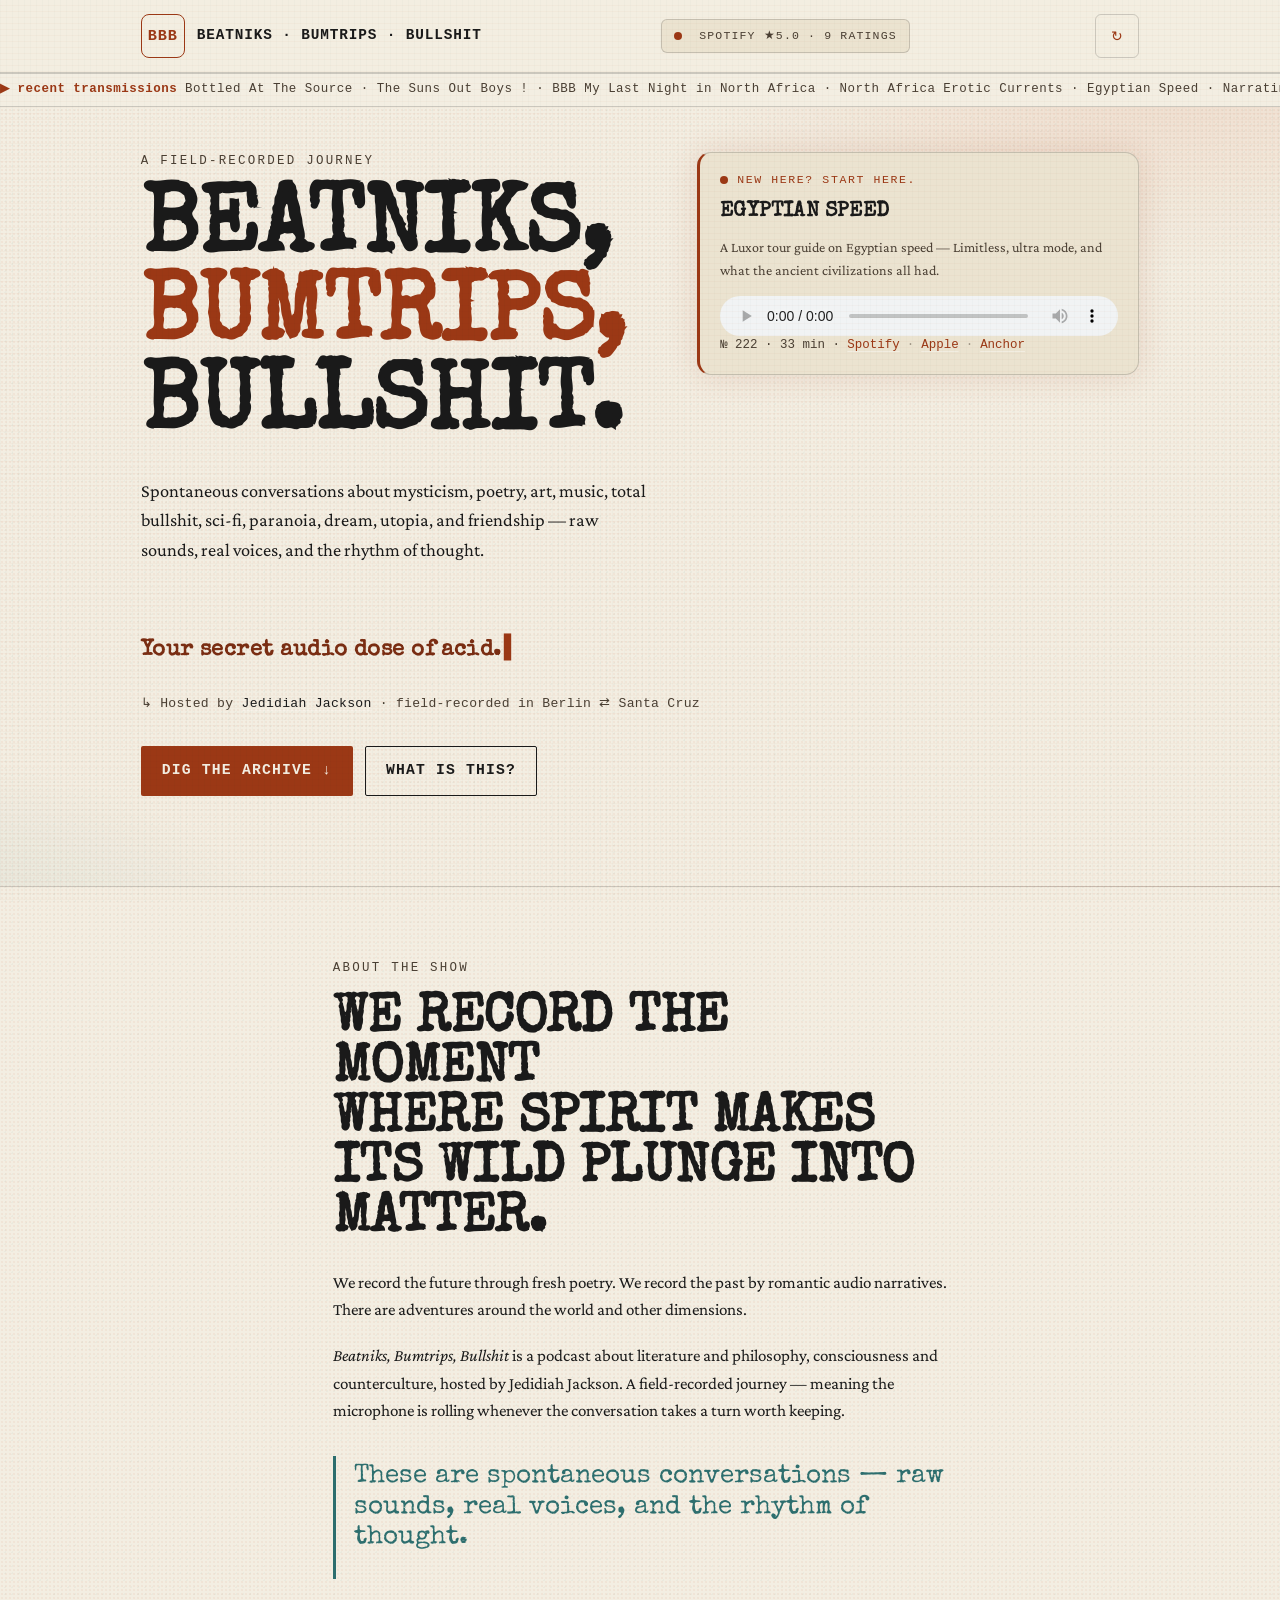
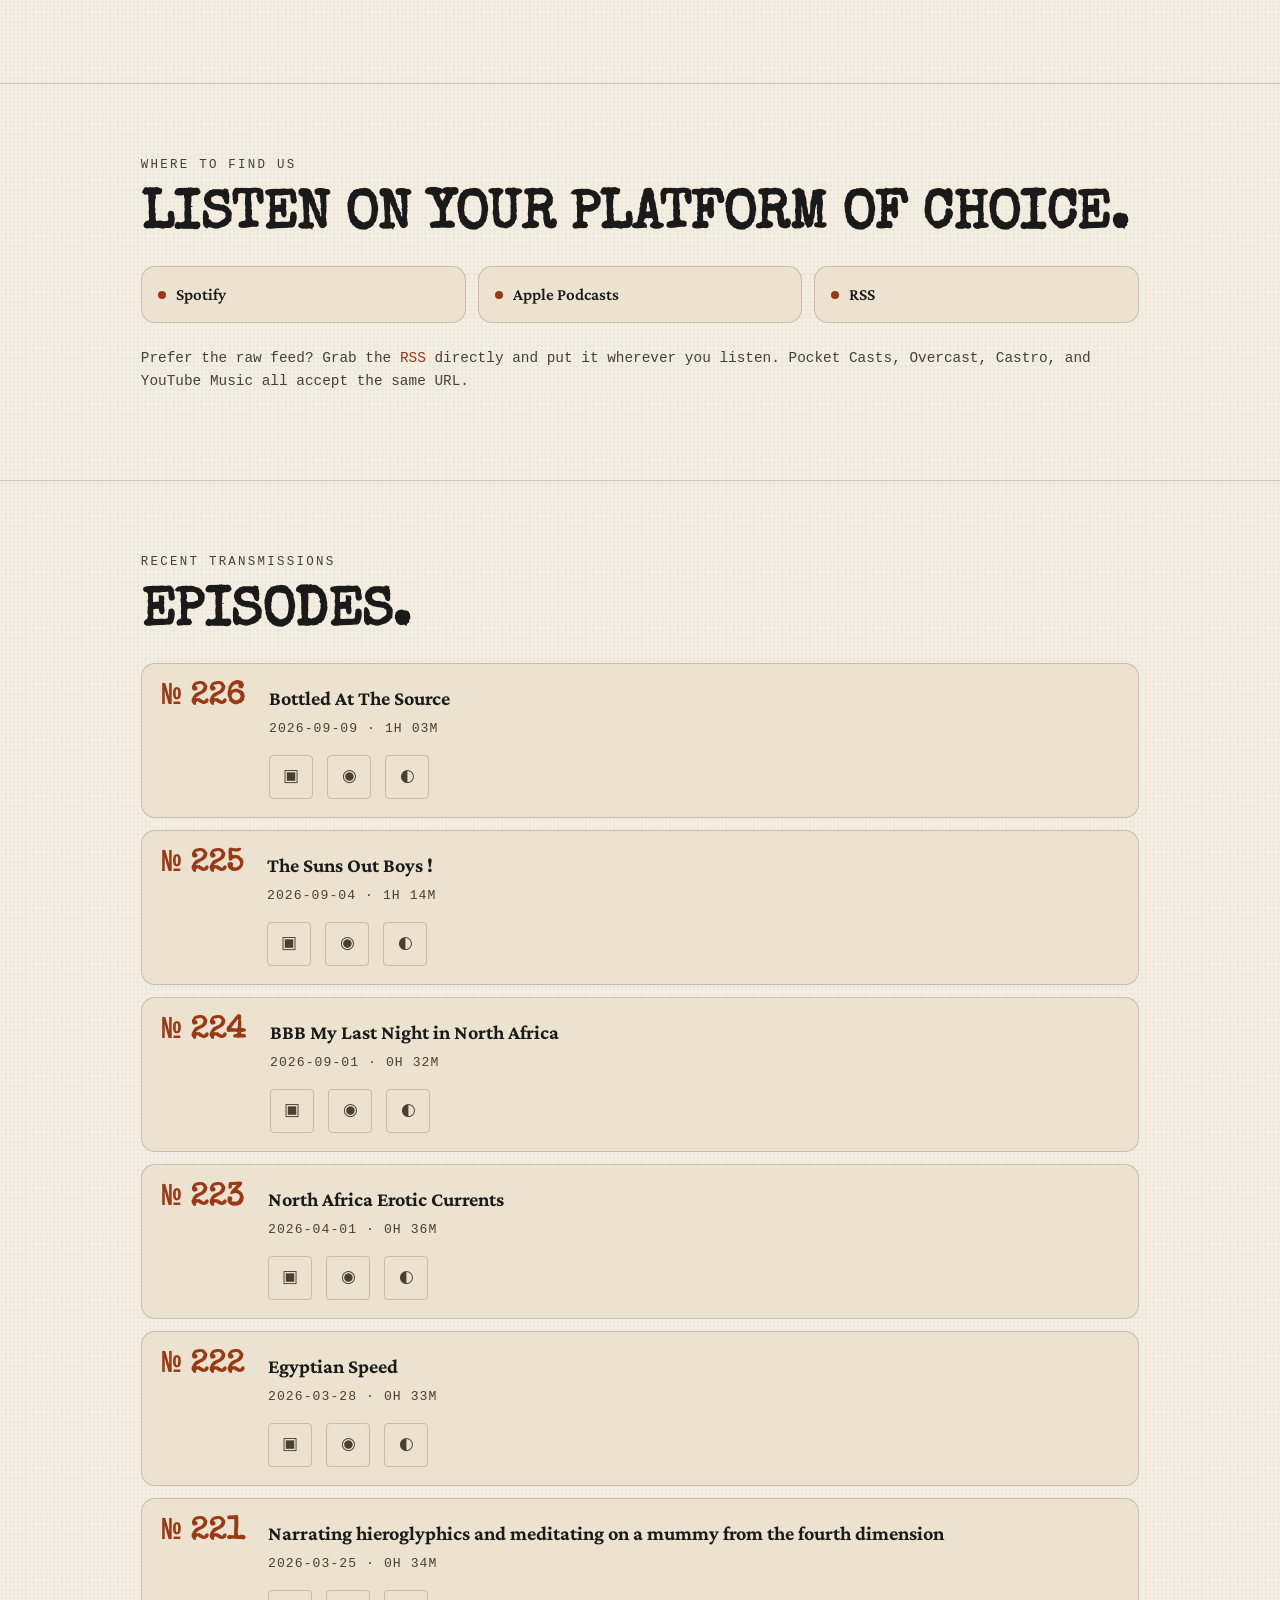
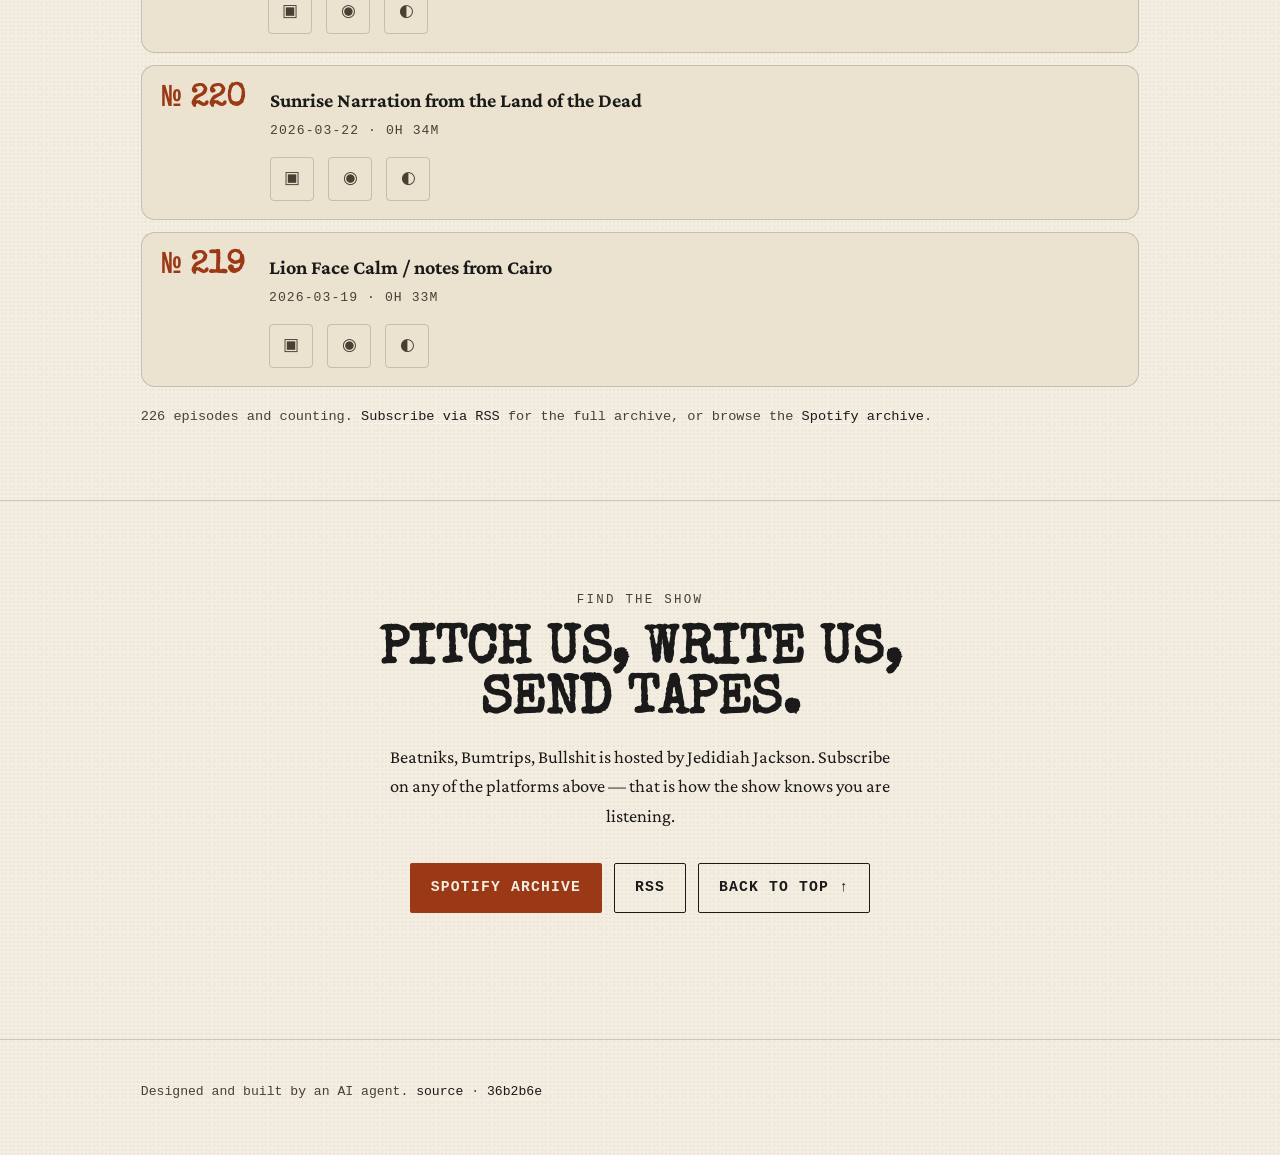
==== commit df73c926: "Mobile audit: fix header, dead space, iOS rendering - Header: hide truncating brand-name ≤700px, sho" ====
--- a/index.html
+++ b/index.html
@@ -13,13 +13,13 @@
   }
   </script>
 
-  <link rel="stylesheet" href="styles.min.css" /></head><body><a class="skip-link" href="#main">Skip to content</a><div class="scanlines" aria-hidden="true"></div><div class="transmission-glitch" aria-hidden="true"></div><div class="acid-invert" aria-hidden="true"></div><div class="konami-msg" id="konami-msg" role="status" aria-live="polite"></div><header class="site-header" role="banner"><div class="wrap header-wrap"><a class="brand" href="#top" aria-label="Beatniks, Bumtrips, Bullshit — home"><span class="brand-mark" aria-hidden="true">BBB</span><span class="brand-name">Beatniks · Bumtrips · Bullshit</span></a><span class="dial"><span class="rec-dot" aria-hidden="true"></span><span class="dial-proof" id="dial-proof">★ 5.0 ON SPOTIFY · 9 RATINGS</span></span><button type="button" id="theme-cycle" class="theme-cycle-btn" aria-label="Cycle to next theme">↻</button></div></header><aside class="marquee" aria-label="Recent episode titles"><div class="marquee-track"><span class="marquee-text"><!-- AUTO-MARQUEE -->Bottled At The Source · The Suns Out Boys ! · BBB My Last Night in North Africa · North Africa Erotic Currents · Egyptian Speed · Narrating hieroglyphics and meditating on a mummy from the fourth dimension · Sunrise Narration from the Land of the Dead · Lion Face Calm / notes from Cairo · BBB Inside a Pyramid · Horse Music · votive notes from Cairo · NUS NUS · Bottled At The Source · The Suns Out Boys ! · BBB My Last Night in North Africa · North Africa Erotic Currents · Egyptian Speed · Narrating hieroglyphics and meditating on a mummy from the fourth dimension · Sunrise Narration from the Land of the Dead · Lion Face Calm / notes from Cairo · BBB Inside a Pyramid · Horse Music · votive notes from Cairo · NUS NUS<!-- /AUTO-MARQUEE --></span></div></aside><main id="main"><section id="top" class="hero" aria-labelledby="hero-title"><div class="wrap"><div class="hero-grid"><div class="hero-copy"><p class="eyebrow">A field-recorded journey</p><h1 id="hero-title" class="display"> Beatniks,<br /><span class="accent">Bumtrips,</span><br /> Bullshit.
+  <link rel="stylesheet" href="styles.min.css" /></head><body><a class="skip-link" href="#main">Skip to content</a><div class="scanlines" aria-hidden="true"></div><div class="transmission-glitch" aria-hidden="true"></div><div class="acid-invert" aria-hidden="true"></div><div class="konami-msg" id="konami-msg" role="status" aria-live="polite"></div><header class="site-header" role="banner"><div class="wrap header-wrap"><a class="brand" href="#top" aria-label="Beatniks, Bumtrips, Bullshit — home"><span class="brand-mark" aria-hidden="true">BBB</span><span class="brand-name">Beatniks · Bumtrips · Bullshit</span></a><span class="dial"><span class="rec-dot" aria-hidden="true"></span><span class="dial-proof" id="dial-proof">SPOTIFY ★5.0 · 9 RATINGS</span></span><button type="button" id="theme-cycle" class="theme-cycle-btn" aria-label="Cycle to next theme">↻</button></div></header><aside class="marquee" aria-label="Recent episode titles"><div class="marquee-track"><span class="marquee-text"><!-- AUTO-MARQUEE -->Bottled At The Source · The Suns Out Boys ! · BBB My Last Night in North Africa · North Africa Erotic Currents · Egyptian Speed · Narrating hieroglyphics and meditating on a mummy from the fourth dimension · Sunrise Narration from the Land of the Dead · Lion Face Calm / notes from Cairo · BBB Inside a Pyramid · Horse Music · votive notes from Cairo · NUS NUS · Bottled At The Source · The Suns Out Boys ! · BBB My Last Night in North Africa · North Africa Erotic Currents · Egyptian Speed · Narrating hieroglyphics and meditating on a mummy from the fourth dimension · Sunrise Narration from the Land of the Dead · Lion Face Calm / notes from Cairo · BBB Inside a Pyramid · Horse Music · votive notes from Cairo · NUS NUS<!-- /AUTO-MARQUEE --></span></div></aside><main id="main"><section id="top" class="hero" aria-labelledby="hero-title"><div class="wrap"><div class="hero-grid"><div class="hero-copy"><p class="eyebrow">A field-recorded journey</p><h1 id="hero-title" class="display"> Beatniks,<br /><span class="accent">Bumtrips,</span><br /> Bullshit.
             </h1><p class="lede"> Spontaneous conversations about mysticism, poetry, art, music, total bullshit,
               sci-fi, paranoia, dream, utopia, and friendship — raw sounds, real voices,
               and the rhythm of thought.
-            </p></div><div id="start-here" class="featured-ep"><p class="featured-ep-kicker"><span class="rec-dot" aria-hidden="true"></span>NEW HERE? START WITH THIS ONE.</p><h2 class="featured-ep-title">Egyptian Speed</h2><p class="featured-ep-desc"> A Luxor tour guide on Egyptian speed — Limitless, ultra mode,
+            </p></div><div id="start-here" class="featured-ep"><p class="featured-ep-kicker"><span class="rec-dot" aria-hidden="true"></span>NEW HERE? START HERE.</p><h2 class="featured-ep-title">Egyptian Speed</h2><p class="featured-ep-desc"> A Luxor tour guide on Egyptian speed — Limitless, ultra mode,
               and what the ancient civilizations all had.
-            </p><audio class="featured-ep-audio" controls preload="none"
+            </p><audio class="featured-ep-audio" controls preload="metadata"
                    aria-label="Play featured episode: Egyptian Speed"
                    src="https://anchor.fm/s/4431c4ac/podcast/play/116093295/https%3A%2F%2Fd3ctxlq1ktw2nl.cloudfront.net%2Fstaging%2F2026-1-26%2F418886665-44100-2-06185967a81ad.m4a"></audio><p class="featured-ep-links"> №&nbsp;222 · 33&nbsp;min · <a href="https://podcasters.spotify.com/pod/show/jedidiah-jackson/episodes/Egyptian-Speed-e3flctf" rel="noopener">Spotify</a><span aria-hidden="true">·</span><a href="https://podcasts.apple.com/us/podcast/egyptian-speed/id1663479533?i=1000757916411&amp;uo=4" rel="noopener">Apple</a><span aria-hidden="true">·</span><a href="https://anchor.fm/jedidiah-jackson/episodes/Egyptian-Speed-e3flctf" rel="noopener">Anchor</a></p></div></div><p class="tagline" aria-hidden="true"><span class="typewriter" id="tagline-typewriter"></span><span class="typewriter-caret" aria-hidden="true">▍</span></p><p class="hero-meta"><span aria-hidden="true">↳</span> Hosted by <a href="#contact">Jedidiah Jackson</a> · field-recorded in Berlin&nbsp;⇄&nbsp;Santa&nbsp;Cruz
         </p><div class="cta-row"><a class="btn btn-primary" href="#episodes">Dig the archive ↓</a><a class="btn btn-ghost" href="#about">What is this?</a></div></div></section><section id="about" class="about" aria-labelledby="about-title"><div class="wrap narrow"><p class="eyebrow">About the show</p><h2 id="about-title" class="display sm"> We record the moment<br />where spirit makes its wild plunge into matter.
@@ -47,10 +47,10 @@
 
       var QUOTES = [
         'Your secret audio dose of acid.',
-        'We record the moment where spirit makes its wild plunge into matter.',
+        'The moment spirit makes its wild plunge into matter.',
         'Raw sounds, real voices, and the rhythm of thought.',
         'Field-recorded transmissions from Berlin \u21C4 Santa Cruz.',
-        'Spontaneous conversations about mysticism, poetry, art, music, total bullshit.',
+        'Mysticism, poetry, art, music, total bullshit.',
         'How do you know when a place is alive?',
         'There are adventures around the world and other dimensions.',
         'An hour and a half on warm stone.',
@@ -283,8 +283,8 @@
     (function proof() {
       var el = document.getElementById('dial-proof');
       if (!el) return;
-      var ITEMS = [
-        '★ 5.0 ON SPOTIFY · 9 RATINGS',
+      var ITEMS = [ // keep ≤24 chars — the dial must fit a 360px-wide phone
+        'SPOTIFY ★5.0 · 9 RATINGS',
         '9/9 RATINGS · FIVE STARS',
         'ON THE AIR SINCE 2020'
       ];
--- a/styles.min.css
+++ b/styles.min.css
@@ -1 +1 @@
-:root{--bg:#0b0b0b;--bg-elev:#131313;--fg:#f5f5f0;--fg-mute:#a8a89e;--accent:#c8ff00;--accent-2:#ff3ea5;--accent-3:#ffd23f;--line:rgba(255,255,255,0.08);--radius:14px;--max:72rem;--serif:"Big Shoulders Display","Inter",system-ui,sans-serif;--body:"Inter",system-ui,-apple-system,"Segoe UI",Roboto,sans-serif;--mono:"Space Mono",ui-monospace,"SFMono-Regular",Menlo,monospace}*{box-sizing:border-box}html,body{margin:0;padding:0}html{scroll-behavior:smooth}body{background:var(--bg);color:var(--fg);font-family:var(--body);font-size:17px;line-height:1.6;-webkit-font-smoothing:antialiased;text-rendering:optimizeLegibility}a{color:var(--accent);text-decoration:none}a:hover{text-decoration:underline}a:focus-visible{outline:2px solid var(--accent);outline-offset:3px;border-radius:4px}.rss-note a,.ep-more a,.featured-ep-links a,.hero-meta a,.site-footer .credit a{text-decoration:underline;text-decoration-color:rgba(255,255,255,0.35);text-underline-offset:3px}.rss-note a:hover,.ep-more a:hover,.featured-ep-links a:hover,.hero-meta a:hover,.site-footer .credit a:hover{text-decoration-color:var(--accent)}[id]{scroll-margin-top:112px}.skip-link{position:absolute;left:-9999px;top:0;background:var(--accent);color:#000;padding:8px 12px;font-weight:700}.skip-link:focus{left:12px;top:12px;z-index:10}.wrap{width:100%;max-width:var(--max);margin:0 auto;padding:0 6vw}.wrap.narrow{max-width:48rem}.eyebrow{font-family:var(--mono);font-size:0.78rem;text-transform:uppercase;letter-spacing:0.18em;color:var(--fg-mute);margin:0 0 1rem}.display{font-family:var(--serif);font-weight:900;font-size:clamp(2.6rem,8vw,6rem);line-height:0.92;letter-spacing:-0.01em;margin:0 0 1.5rem;text-transform:uppercase}.display.sm{font-size:clamp(2rem,5vw,3.4rem);margin-bottom:1.5rem}.accent{color:var(--accent)}.site-header{position:sticky;top:0;z-index:5;background:color-mix(in srgb,var(--bg) 88%,transparent);backdrop-filter:saturate(140%) blur(8px);-webkit-backdrop-filter:saturate(140%) blur(8px);border-bottom:1px solid var(--line)}.header-wrap{display:flex;align-items:center;justify-content:space-between;padding:14px 6vw;gap:24px}.brand{display:inline-flex;align-items:center;gap:12px;color:var(--fg);font-family:var(--mono);font-weight:700;font-size:0.9rem;text-transform:uppercase;letter-spacing:0.06em}.brand:hover{text-decoration:none}.brand-mark{display:inline-grid;place-items:center;width:44px;height:44px;min-width:44px;min-height:44px;border:1.5px solid var(--accent);color:var(--accent);border-radius:8px;font-weight:900;font-size:0.95rem}.brand-name{white-space:nowrap}.theme-cycle-btn{background:transparent;border:1px solid var(--line);color:var(--accent);font-family:var(--mono);font-size:0.85rem;padding:8px 10px;margin-left:6px;min-height:44px;min-width:44px;border-radius:6px;cursor:pointer;display:inline-flex;align-items:center;justify-content:center;transition:border-color 150ms ease,color 150ms ease,transform 80ms ease}.theme-cycle-btn:hover{border-color:var(--accent);color:var(--fg)}.theme-cycle-btn:active{transform:scale(0.94)}.dial{display:inline-flex;align-items:center;gap:8px;padding:6px 12px;min-height:34px;border:1px solid var(--line);border-radius:6px;background:var(--bg-elev);font-family:var(--mono);font-size:0.72rem;letter-spacing:0.1em;text-transform:uppercase;color:var(--fg-mute);white-space:nowrap}.dial-proof{display:inline-block;min-width:28ch;transition:opacity 300ms ease}.dial-proof.out{opacity:0}@media (max-width:640px){.dial{font-size:0.62rem;padding:4px 9px}.dial-proof{min-width:0}}@media (max-width:430px){.dial{display:none}}.hero{padding:5vh 0 10vh;border-bottom:1px solid var(--line);background:radial-gradient(900px 500px at 90% -10%,rgba(200,255,0,0.10),transparent 60%),radial-gradient(700px 400px at -10% 110%,rgba(255,62,165,0.10),transparent 60%)}.hero-grid{display:grid;grid-template-columns:1.15fr 1fr;gap:48px;align-items:start}@media (max-width:900px){.hero-grid{grid-template-columns:1fr;gap:32px}}.lede{font-size:1.15rem;color:var(--fg);max-width:36rem;margin:0 0 1.5rem}.tagline{font-family:var(--serif);font-weight:700;font-size:1.4rem;color:var(--accent-3);letter-spacing:0.02em;margin:2.75rem 0 2rem}.cta-row{display:flex;flex-wrap:wrap;gap:12px}.cta-row.center{justify-content:center}.btn{display:inline-flex;align-items:center;gap:8px;padding:12px 20px;border-radius:999px;font-family:var(--mono);font-weight:700;font-size:0.92rem;text-transform:uppercase;letter-spacing:0.08em;border:1.5px solid transparent;transition:transform 80ms ease,background 120ms ease,color 120ms ease}.btn:hover{text-decoration:none;transform:translateY(-1px)}.btn-primary{background:var(--accent);color:#000}.btn-primary:hover{background:#d6ff3a}.btn-ghost{background:transparent;border-color:rgba(255,255,255,0.25);color:var(--fg)}.btn-ghost:hover{border-color:var(--fg)}.about{padding:8vh 0;border-bottom:1px solid var(--line)}.prose p{margin:0 0 1.2rem}.pull{font-family:var(--serif);font-size:1.6rem;line-height:1.2;color:var(--accent-2);border-left:3px solid var(--accent-2);padding:6px 0 6px 18px;margin:2rem 0}.listen{padding:8vh 0;border-bottom:1px solid var(--line)}.platforms{list-style:none;padding:0;margin:1.5rem 0;display:grid;grid-template-columns:repeat(auto-fit,minmax(220px,1fr));gap:12px}.platform{display:flex;align-items:center;gap:10px;padding:14px 16px;border:1px solid var(--line);border-radius:var(--radius);background:var(--bg-elev);color:var(--fg);font-weight:600}.platform:hover{border-color:var(--accent);text-decoration:none}.dot{width:8px;height:8px;border-radius:999px;background:var(--accent);display:inline-block}.rss-note{color:var(--fg-mute);font-family:var(--mono);font-size:0.9rem}.featured-ep{border:1px solid var(--line);border-left:3px solid var(--accent);border-radius:var(--radius);background:var(--bg-elev);padding:18px 20px;margin:0;align-self:start;box-shadow:0 0 32px color-mix(in srgb,var(--accent) 14%,transparent)}.featured-ep-kicker{font-family:var(--mono);font-size:0.72rem;letter-spacing:0.14em;color:var(--accent);margin:0 0 0.7rem;display:flex;align-items:center}.rec-dot{display:inline-block;width:8px;height:8px;border-radius:50%;background:var(--accent);margin-right:9px;flex-shrink:0;animation:rec-pulse 2.4s ease-in-out infinite}@keyframes rec-pulse{0%,100%{opacity:1}50%{opacity:0.2}}.featured-ep-title{font-family:var(--serif);font-weight:900;font-size:1.3rem;line-height:1.1;text-transform:uppercase;letter-spacing:0.01em;margin:0 0 0.8rem}.featured-ep-desc{color:var(--fg-mute);font-size:0.88rem;margin:0.8rem 0 0.9rem}.featured-ep-audio{display:block;width:100%;height:40px}.featured-ep-links{font-family:var(--mono);font-size:0.78rem;color:var(--fg-mute);margin:0}.featured-ep-links span[aria-hidden]{margin:0 7px;opacity:0.45}@media (max-width:900px){.featured-ep{order:-1}}.episodes{padding:8vh 0;border-bottom:1px solid var(--line)}.episode-list{list-style:none;padding:0;margin:1.5rem 0 0;display:grid;gap:12px}.episode{display:grid;grid-template-columns:auto 1fr;gap:24px;padding:18px 20px;border:1px solid var(--line);border-radius:var(--radius);background:var(--bg-elev)}.ep-no{font-family:var(--serif);font-weight:900;font-size:2rem;color:var(--accent);line-height:1}.ep-title{margin:0 0 4px;font-size:1.25rem;font-weight:700}.ep-meta{margin:0 0 8px;font-family:var(--mono);font-size:0.82rem;color:var(--fg-mute);text-transform:uppercase;letter-spacing:0.08em}.contact{padding:10vh 0 14vh;text-align:center}.contact .lede{margin:0 auto 2rem;max-width:32rem}.contact .display.sm{margin-bottom:1rem}.site-footer{border-top:1px solid var(--line);padding:28px 0 40px;color:var(--fg-mute);font-family:var(--mono);font-size:0.82rem}.footer-wrap{display:flex;flex-wrap:wrap;justify-content:space-between;gap:12px}@media (prefers-reduced-motion:reduce){html{scroll-behavior:auto}.btn{transition:none}.typewriter-caret,.rec-dot{animation:none}.dial-proof{transition:none}.marquee-track{animation:none;transform:none}.hero,body{animation:none !important;filter:none !important}.scanlines,.transmission-glitch,.acid-invert{display:none}}.marquee{position:sticky;top:73px;z-index:4;background:var(--bg);border-bottom:1px solid var(--line);border-top:1px solid var(--line);overflow:hidden;padding:6px 0;font-family:var(--mono);font-size:0.78rem;letter-spacing:0.04em}.marquee-track{display:inline-flex;white-space:nowrap;animation:marquee-scroll 90s linear infinite;will-change:transform}.marquee-text{display:inline-block;padding-right:4em;color:var(--fg-mute)}.marquee-text::before{content:"▶ recent transmissions ";color:var(--accent);font-weight:700}@keyframes marquee-scroll{from{transform:translateX(0)}to{transform:translateX(-50%)}}.hero{animation:hero-acid 60s ease-in-out infinite}@keyframes hero-acid{0%,100%{filter:hue-rotate(0deg)}25%{filter:hue-rotate(6deg) saturate(1.04)}50%{filter:hue-rotate(-4deg) saturate(1.08)}75%{filter:hue-rotate(8deg) saturate(1.02)}}.acid-invert{position:fixed;inset:0;pointer-events:none;z-index:9997;background:var(--accent);mix-blend-mode:difference;opacity:0}body.acid-on .acid-invert{animation:acid-flash 700ms ease-in-out}@keyframes acid-flash{0%{opacity:0}20%{opacity:0.85}60%{opacity:0.4}100%{opacity:0}}@media (max-width:700px){.marquee{font-size:0.7rem}}.scanlines{position:fixed;inset:0;pointer-events:none;z-index:9998;background-image:repeating-linear-gradient( to bottom,rgba(255,255,255,0.025) 0px,rgba(255,255,255,0.025) 1px,transparent 1px,transparent 3px );mix-blend-mode:overlay}.transmission-glitch{position:fixed;inset:0;pointer-events:none;z-index:9999;background:rgba(200,255,0,0.04);opacity:0}body.glitch-on .transmission-glitch{animation:glitch-flash 110ms steps(2,end)}@keyframes glitch-flash{0%{opacity:0}20%{opacity:1}40%{opacity:0.4}60%{opacity:0.9}100%{opacity:0}}body.glitch-on{animation:glitch-rgb 110ms steps(2,end)}@keyframes glitch-rgb{0%{filter:none}50%{filter:hue-rotate(20deg) saturate(1.4)}100%{filter:none}}.typewriter{display:inline;color:var(--accent-3)}.typewriter-caret{display:inline-block;margin-left:2px;color:var(--accent);animation:caret-blink 0.9s steps(2,end) infinite}@keyframes caret-blink{50%{opacity:0}}.ep-more{margin:1.2rem 0 0;font-family:var(--mono);font-size:0.85rem;color:var(--fg-mute)}.ep-more a{color:var(--fg)}.ep-more a:hover{color:var(--accent)}.ep-platforms{list-style:none;padding:0;margin:8px 0 0;display:inline-flex;flex-wrap:wrap;gap:14px;font-family:var(--mono);font-size:1.05rem;line-height:1}.ep-platforms li{display:inline-flex}.ep-platforms a{display:inline-flex;align-items:center;justify-content:center;gap:6px;color:var(--fg-mute);text-decoration:none;padding:12px 12px;min-width:44px;min-height:44px;border-radius:4px;border:1px solid var(--line);transition:color 120ms ease,border-color 120ms ease,background 120ms ease}.ep-platforms a:hover,.ep-platforms a:focus-visible{color:var(--accent);border-color:var(--accent);background:var(--bg-elev);text-decoration:none}.ep-platforms a:focus-visible{outline:2px solid var(--accent);outline-offset:2px}.sr-only{position:absolute;width:1px;height:1px;padding:0;margin:-1px;overflow:hidden;clip:rect(0,0,0,0);white-space:nowrap;border:0}@media (max-width:480px){.ep-platforms{gap:8px;font-size:0.95rem}}@media (max-width:480px){.brand-name{max-width:28vw;overflow:hidden;text-overflow:ellipsis;white-space:nowrap;font-size:0.78rem}.header-wrap{gap:6px;flex-wrap:nowrap}.pull{font-size:clamp(1.25rem,4.5vw,1.6rem)}.display{font-size:clamp(2.2rem,10vw,4rem)}.display.sm{font-size:clamp(1.7rem,6vw,2.6rem)}}@media (max-width:380px){.brand-name{display:none}}.site-header{padding-top:max(0px,env(safe-area-inset-top))}.konami-msg{position:fixed;top:50%;left:50%;transform:translate(-50%,-50%);background:var(--bg-elev);border:1.5px solid var(--accent);border-radius:10px;padding:14px 22px;font-family:var(--mono);font-size:0.95rem;letter-spacing:0.04em;color:var(--accent);box-shadow:0 0 32px rgba(200,255,0,0.4);z-index:10000;opacity:0;pointer-events:none;transition:opacity 200ms ease}.konami-msg.show{opacity:1;pointer-events:auto}.receiving{position:fixed;right:max(18px,env(safe-area-inset-right));bottom:64px;z-index:6;font-family:var(--mono);font-size:0.72rem;letter-spacing:0.1em;color:var(--accent);background:rgba(11,11,11,0.85);padding:4px 9px;border:1px solid var(--accent);border-radius:4px;opacity:0;transform:translateY(6px);transition:opacity 250ms ease,transform 250ms ease;pointer-events:none}.receiving.show{opacity:1;transform:translateY(0)}.hero-meta{font-family:var(--mono);font-size:0.82rem;color:var(--fg-mute);margin:-0.5rem 0 2rem;letter-spacing:0.02em}.hero-meta a{color:var(--fg);text-decoration:underline;text-decoration-color:rgba(255,255,255,0.25);text-underline-offset:3px}.hero-meta a:hover{text-decoration-color:var(--accent)}.site-footer .credit a{color:var(--fg)}.site-footer .credit a:hover{color:var(--accent)}html.tripping{animation:trip 720ms cubic-bezier(0.65,0,0.35,1)}html.tripping *{animation-duration:720ms}@keyframes trip{0%{filter:blur(0) hue-rotate(0deg) saturate(1) brightness(1);transform:translate(0,0) scale(1)}12%{filter:blur(4px) hue-rotate(60deg) saturate(1.4) brightness(1.1);transform:translate(-2px,1px) scale(1.004)}28%{filter:blur(9px) hue-rotate(160deg) saturate(0.7) brightness(1.2);transform:translate(3px,-2px) scale(0.996)}44%{filter:blur(14px) hue-rotate(240deg) saturate(1.6) brightness(0.85);transform:translate(-1px,3px) scale(1.008)}60%{filter:blur(16px) hue-rotate(300deg) saturate(0.6) brightness(1.15);transform:translate(2px,-1px) scale(0.992)}78%{filter:blur(8px) hue-rotate(340deg) saturate(1.3) brightness(1);transform:translate(-1px,1px) scale(1.002)}100%{filter:blur(0) hue-rotate(360deg) saturate(1) brightness(1);transform:translate(0,0) scale(1)}}html[data-theme="zine"]{--bg:#f3eee2;--bg-elev:#ebe3d0;--fg:#1a1a1a;--fg-mute:#4a3f33;--accent:#9b3815;--accent-3:#7a2d12;--accent-2:#2d6e6e;--line:rgba(26,26,26,0.18);--serif:"Special Elite","Courier Prime","Courier New",monospace;--body:"Crimson Pro",Georgia,"Times New Roman",serif;--mono:"Courier Prime","Courier New",monospace}html[data-theme="zine"] body{background-image:radial-gradient(rgba(196,75,30,0.06) 1px,transparent 1px),radial-gradient(rgba(45,110,110,0.04) 1px,transparent 1px);background-size:4px 4px,7px 7px;background-position:0 0,2px 2px}html[data-theme="zine"] body::before{content:"";position:fixed;inset:0;pointer-events:none;z-index:9996;background:repeating-linear-gradient(0deg,rgba(196,75,30,0.05) 0 1px,transparent 1px 6px),repeating-linear-gradient(90deg,rgba(45,110,110,0.04) 0 1px,transparent 1px 6px);mix-blend-mode:multiply;opacity:0.6}html[data-theme="zine"] .scanlines,html[data-theme="zine"] .transmission-glitch,html[data-theme="zine"] .acid-invert{display:none}html[data-theme="zine"] .btn{border-radius:2px}html[data-theme="zine"] .btn-primary{background:var(--accent);color:var(--bg)}html[data-theme="zine"] .btn-ghost{background:transparent;border-color:var(--fg);color:var(--fg)}html[data-theme="zine"] .hero{background:radial-gradient(800px 400px at 90% -10%,rgba(196,75,30,0.12),transparent 60%),radial-gradient(700px 350px at -10% 110%,rgba(45,110,110,0.10),transparent 60%)}html[data-theme="radio"]{--bg:#0d0700;--bg-elev:#1a0f00;--fg:#ffb000;--fg-mute:#b07d00;--accent:#ffb000;--accent-2:#ff6b00;--accent-3:#ffd23f;--line:rgba(255,176,0,0.22);--serif:"Space Mono",ui-monospace,monospace;--body:"Space Mono",ui-monospace,monospace;--mono:"Space Mono",ui-monospace,monospace}html[data-theme="radio"] body{background:radial-gradient(ellipse at center,#1a0f00 0%,#0d0700 70%)}html[data-theme="radio"] body::before{content:"";position:fixed;inset:0;pointer-events:none;z-index:9996;background:repeating-linear-gradient(0deg,rgba(255,176,0,0.06) 0 1px,transparent 1px 3px),radial-gradient(ellipse at center,transparent 50%,rgba(0,0,0,0.4) 100%);mix-blend-mode:screen}html[data-theme="radio"] body{text-shadow:0 0 6px rgba(255,176,0,0.35)}html[data-theme="radio"] .btn{border-radius:0}html[data-theme="radio"] .btn-primary{background:transparent;color:var(--accent);border:1.5px solid var(--accent)}html[data-theme="radio"] .btn-primary:hover{background:var(--accent);color:var(--bg)}html[data-theme="radio"] .hero{background:radial-gradient(800px 400px at 50% 30%,rgba(255,176,0,0.06),transparent 70%)}html[data-theme="radio"] .display{letter-spacing:0.04em}html[data-theme="desert"]{--bg:#d4b896;--bg-elev:#dec7a8;--fg:#3a2410;--fg-mute:#4a3a20;--accent:#8a320f;--accent-2:#6b3a1e;--accent-3:#4a2f1a;--line:rgba(58,36,16,0.22);--serif:"Yeseva One","Playfair Display",Georgia,serif;--body:"Source Sans 3","Helvetica Neue",Arial,sans-serif;--mono:"Courier New","Courier",monospace}html[data-theme="desert"] body{background-image:radial-gradient(circle at 20% 10%,rgba(184,66,26,0.08),transparent 40%),radial-gradient(circle at 80% 90%,rgba(107,58,30,0.06),transparent 50%)}html[data-theme="desert"] body::before{content:"";position:fixed;inset:0;pointer-events:none;z-index:9996;background-image:radial-gradient(rgba(58,36,16,0.06) 1px,transparent 1px);background-size:3px 3px;mix-blend-mode:multiply;opacity:0.5}html[data-theme="desert"] .scanlines,html[data-theme="desert"] .transmission-glitch,html[data-theme="desert"] .acid-invert{display:none}html[data-theme="desert"] .btn{border-radius:4px}html[data-theme="desert"] .btn-primary{background:var(--accent);color:var(--bg)}html[data-theme="desert"] .btn-ghost{background:transparent;border-color:var(--fg);color:var(--fg)}html[data-theme="desert"] .hero{background:radial-gradient(900px 450px at 90% -10%,rgba(184,66,26,0.18),transparent 60%),radial-gradient(700px 400px at -10% 110%,rgba(74,47,26,0.18),transparent 60%)}html[data-theme="desert"] .display{font-style:italic}html[data-theme="temple"]{--bg:#0a0420;--bg-elev:#150a30;--fg:#d4af37;--fg-mute:#c4a050;--accent:#d4af37;--accent-2:#5680c0;--accent-3:#b06fa0;--line:rgba(212,175,55,0.20);--serif:"Cinzel","Cormorant Garamond",Georgia,serif;--body:"Cormorant Garamond",Georgia,"Times New Roman",serif;--mono:"Courier New",monospace}html[data-theme="temple"] body{background:radial-gradient(circle at 50% 30%,rgba(46,80,144,0.10),transparent 60%),radial-gradient(circle at 80% 80%,rgba(107,45,92,0.08),transparent 50%)}html[data-theme="temple"] body::before{content:"";position:fixed;inset:0;pointer-events:none;z-index:9996;background:repeating-conic-gradient(from 0deg at 50% 50%,transparent 0deg 30deg,rgba(212,175,55,0.015) 30deg 60deg),radial-gradient(circle at center,transparent 30%,rgba(10,4,32,0.3) 100%)}html[data-theme="temple"] body{text-shadow:0 0 12px rgba(212,175,55,0.18)}html[data-theme="temple"] .btn{border-radius:0;padding:14px 26px}html[data-theme="temple"] .btn-primary{background:transparent;color:var(--accent);border:1.5px solid var(--accent);text-shadow:0 0 6px rgba(212,175,55,0.5)}html[data-theme="temple"] .btn-primary:hover{background:var(--accent);color:var(--bg)}html[data-theme="temple"] .hero{background:radial-gradient(1000px 500px at 50% 0%,rgba(46,80,144,0.18),transparent 60%),radial-gradient(700px 350px at 50% 100%,rgba(107,45,92,0.15),transparent 60%)}html[data-theme="brutalist"]{--bg:#fafaf6;--bg-elev:#f0f0e8;--fg:#0a0a0a;--fg-mute:#5a5a5a;--accent:#0a0a0a;--accent-2:#ff3ea5;--accent-3:#0a0a0a;--line:rgba(10,10,10,0.85);--serif:ui-monospace,"SF Mono","Menlo","Courier New",monospace;--body:-apple-system,BlinkMacSystemFont,"Segoe UI","Helvetica Neue",Arial,sans-serif;--mono:ui-monospace,"SF Mono","Menlo","Courier New",monospace}html[data-theme="brutalist"] body{background-image:none;text-shadow:none}html[data-theme="brutalist"] body::before{content:"";position:fixed;inset:0;pointer-events:none;z-index:9996;background:repeating-linear-gradient( 0deg,transparent 0,transparent 32px,rgba(10,10,10,0.04) 32px,rgba(10,10,10,0.04) 33px )}html[data-theme="brutalist"] .scanlines,html[data-theme="brutalist"] .transmission-glitch,html[data-theme="brutalist"] .acid-invert{display:none}html[data-theme="brutalist"] .btn{border-radius:0;background:var(--bg);border:2px solid var(--fg);color:var(--fg)}html[data-theme="brutalist"] .btn-primary{background:var(--accent-2);border-color:var(--accent-2);color:var(--bg)}html[data-theme="brutalist"] .btn-primary:hover{background:var(--fg);border-color:var(--fg);color:var(--bg)}html[data-theme="brutalist"] .btn-ghost{background:transparent;border-color:var(--fg);color:var(--fg)}html[data-theme="brutalist"] .btn-ghost:hover{background:var(--fg);color:var(--bg)}html[data-theme="brutalist"] .display{letter-spacing:0;text-transform:none}html[data-theme="brutalist"] .hero{background:none;border-bottom:4px solid var(--fg)}html[data-theme="zine"] .receiving,html[data-theme="desert"] .receiving,html[data-theme="brutalist"] .receiving{background:var(--bg);color:var(--accent);border-color:var(--accent)}html[data-theme="radio"] .receiving,html[data-theme="temple"] .receiving{background:var(--bg-elev)}html[data-theme="cyber"]{}@media (prefers-reduced-motion:reduce){html.tripping{animation:none}body{transition:none}}@media (prefers-contrast:more){:root{--fg-mute:#d8d8c8;--accent:#e0ff66;--accent-2:#ff6ec0;--accent-3:#ffe066;--line:rgba(255,255,255,0.30)}html[data-theme="zine"]{--fg-mute:#2a1d10;--accent:#6b2406;--accent-2:#1b4a4a;--accent-3:#5a1f08}html[data-theme="radio"]{--fg-mute:#ffd866;--accent:#ffd866}html[data-theme="desert"]{--fg-mute:#2a1d10;--accent:#6b2406;--bg-elev:#e8d6b8}html[data-theme="temple"]{--fg-mute:#f0d878;--accent-2:#a0c0ff;--accent-3:#e6a0d0}html[data-theme="brutalist"]{--fg-mute:#2a2a2a;--accent-2:#d6006b}}@media (forced-colors:active){:root{--bg:Canvas;--bg-elev:Canvas;--fg:CanvasText;--fg-mute:CanvasText;--accent:LinkText;--accent-2:Highlight;--accent-3:CanvasText;--line:CanvasText}.scanlines,.transmission-glitch,.acid-invert,body::before{display:none !important}.btn,.platform,.brand-mark,.ep-platforms a,.episode{border:1px solid CanvasText !important;forced-color-adjust:none}.btn-primary{background:Highlight !important;color:HighlightText !important;border-color:HighlightText !important}.btn-primary:hover{background:CanvasText !important;color:Canvas !important}a,a:hover,a:focus-visible{color:LinkText;text-decoration:underline}a:focus-visible,.ep-platforms a:focus-visible,.btn:focus-visible{outline:3px solid Highlight !important;outline-offset:2px}.marquee-track{animation:none !important;transform:none !important}}+:root{--bg:#0b0b0b;--bg-elev:#131313;--fg:#f5f5f0;--fg-mute:#a8a89e;--accent:#c8ff00;--accent-2:#ff3ea5;--accent-3:#ffd23f;--line:rgba(255,255,255,0.08);--radius:14px;--max:72rem;--serif:"Big Shoulders Display","Inter",system-ui,sans-serif;--body:"Inter",system-ui,-apple-system,"Segoe UI",Roboto,sans-serif;--mono:"Space Mono",ui-monospace,"SFMono-Regular",Menlo,monospace}*{box-sizing:border-box}html,body{margin:0;padding:0}html{scroll-behavior:smooth;-webkit-text-size-adjust:100%;text-size-adjust:100%}body{background:var(--bg);color:var(--fg);font-family:var(--body);font-size:17px;line-height:1.6;-webkit-font-smoothing:antialiased;text-rendering:optimizeLegibility}a{color:var(--accent);text-decoration:none}a:hover{text-decoration:underline}a:focus-visible{outline:2px solid var(--accent);outline-offset:3px;border-radius:4px}.rss-note a,.ep-more a,.featured-ep-links a,.hero-meta a,.site-footer .credit a{text-decoration:underline;text-decoration-color:rgba(255,255,255,0.35);text-underline-offset:3px}.rss-note a:hover,.ep-more a:hover,.featured-ep-links a:hover,.hero-meta a:hover,.site-footer .credit a:hover{text-decoration-color:var(--accent)}[id]{scroll-margin-top:112px}.skip-link{position:absolute;left:-9999px;top:0;background:var(--accent);color:#000;padding:8px 12px;font-weight:700}.skip-link:focus{left:12px;top:12px;z-index:10}.wrap{width:100%;max-width:var(--max);margin:0 auto;padding:0 6vw}.wrap.narrow{max-width:48rem}.eyebrow{font-family:var(--mono);font-size:0.78rem;text-transform:uppercase;letter-spacing:0.18em;color:var(--fg-mute);margin:0 0 1rem}.display{font-family:var(--serif);font-weight:900;font-size:clamp(2.6rem,8vw,6rem);line-height:0.92;letter-spacing:-0.01em;margin:0 0 1.5rem;text-transform:uppercase}.display.sm{font-size:clamp(2rem,5vw,3.4rem);margin-bottom:1.5rem}.accent{color:var(--accent)}.site-header{position:sticky;top:0;z-index:5;background:var(--bg);background:color-mix(in srgb,var(--bg) 88%,transparent);backdrop-filter:saturate(140%) blur(8px);-webkit-backdrop-filter:saturate(140%) blur(8px);border-bottom:1px solid var(--line)}.header-wrap{display:flex;align-items:center;justify-content:space-between;padding:14px 6vw;gap:24px}.brand{display:inline-flex;align-items:center;gap:12px;color:var(--fg);font-family:var(--mono);font-weight:700;font-size:0.9rem;text-transform:uppercase;letter-spacing:0.06em}.brand:hover{text-decoration:none}.brand-mark{display:inline-grid;place-items:center;width:44px;height:44px;min-width:44px;min-height:44px;border:1.5px solid var(--accent);color:var(--accent);border-radius:8px;font-weight:900;font-size:0.95rem}.brand-name{white-space:nowrap}.theme-cycle-btn{background:transparent;border:1px solid var(--line);color:var(--accent);font-family:var(--mono);font-size:0.85rem;padding:8px 10px;margin-left:6px;min-height:44px;min-width:44px;border-radius:6px;cursor:pointer;display:inline-flex;align-items:center;justify-content:center;transition:border-color 150ms ease,color 150ms ease,transform 80ms ease}.theme-cycle-btn:hover{border-color:var(--accent);color:var(--fg)}.theme-cycle-btn:active{transform:scale(0.94)}.dial{display:inline-flex;align-items:center;gap:8px;padding:6px 12px;min-height:34px;border:1px solid var(--line);border-radius:6px;background:var(--bg-elev);font-family:var(--mono);font-size:0.72rem;letter-spacing:0.1em;text-transform:uppercase;color:var(--fg-mute);white-space:nowrap}.dial-proof{display:inline-block;min-width:24ch;transition:opacity 300ms ease}.dial-proof.out{opacity:0}@media (max-width:700px){.dial{font-size:0.62rem;padding:4px 9px}}@media (max-width:349px){.dial{display:none}}.hero{padding:5vh 0 10vh;border-bottom:1px solid var(--line);background:radial-gradient(900px 500px at 90% -10%,rgba(200,255,0,0.10),transparent 60%),radial-gradient(700px 400px at -10% 110%,rgba(255,62,165,0.10),transparent 60%)}.hero-grid{display:grid;grid-template-columns:1.15fr 1fr;gap:48px;align-items:start}@media (max-width:900px){.hero-grid{grid-template-columns:1fr;gap:32px}}.lede{font-size:1.15rem;color:var(--fg);max-width:36rem;margin:0 0 1.5rem}.tagline{font-family:var(--serif);font-weight:700;font-size:1.4rem;color:var(--accent-3);letter-spacing:0.02em;margin:2.75rem 0 2rem}.cta-row{display:flex;flex-wrap:wrap;gap:12px}.cta-row.center{justify-content:center}.btn{display:inline-flex;align-items:center;gap:8px;padding:12px 20px;border-radius:999px;font-family:var(--mono);font-weight:700;font-size:0.92rem;text-transform:uppercase;letter-spacing:0.08em;border:1.5px solid transparent;transition:transform 80ms ease,background 120ms ease,color 120ms ease}.btn:hover{text-decoration:none;transform:translateY(-1px)}.btn-primary{background:var(--accent);color:#000}.btn-primary:hover{background:#d6ff3a}.btn-ghost{background:transparent;border-color:rgba(255,255,255,0.25);color:var(--fg)}.btn-ghost:hover{border-color:var(--fg)}.about{padding:8vh 0;border-bottom:1px solid var(--line)}.prose p{margin:0 0 1.2rem}.pull{font-family:var(--serif);font-size:1.6rem;line-height:1.2;color:var(--accent-2);border-left:3px solid var(--accent-2);padding:6px 0 6px 18px;margin:2rem 0}.listen{padding:8vh 0;border-bottom:1px solid var(--line)}.platforms{list-style:none;padding:0;margin:1.5rem 0;display:grid;grid-template-columns:repeat(auto-fit,minmax(220px,1fr));gap:12px}.platform{display:flex;align-items:center;gap:10px;padding:14px 16px;border:1px solid var(--line);border-radius:var(--radius);background:var(--bg-elev);color:var(--fg);font-weight:600}.platform:hover{border-color:var(--accent);text-decoration:none}.dot{width:8px;height:8px;border-radius:999px;background:var(--accent);display:inline-block}.rss-note{color:var(--fg-mute);font-family:var(--mono);font-size:0.9rem}.featured-ep{border:1px solid var(--line);border-left:3px solid var(--accent);border-radius:var(--radius);background:var(--bg-elev);padding:18px 20px;margin:0;align-self:start;box-shadow:0 0 32px color-mix(in srgb,var(--accent) 14%,transparent)}.featured-ep-kicker{font-family:var(--mono);font-size:0.72rem;letter-spacing:0.14em;color:var(--accent);margin:0 0 0.7rem;display:flex;align-items:center}.rec-dot{display:inline-block;width:8px;height:8px;border-radius:50%;background:var(--accent);margin-right:9px;flex-shrink:0;animation:rec-pulse 2.4s ease-in-out infinite}@keyframes rec-pulse{0%,100%{opacity:1}50%{opacity:0.2}}.featured-ep-title{font-family:var(--serif);font-weight:900;font-size:1.3rem;line-height:1.1;text-transform:uppercase;letter-spacing:0.01em;margin:0 0 0.8rem}.featured-ep-desc{color:var(--fg-mute);font-size:0.88rem;margin:0.8rem 0 0.9rem}.featured-ep-audio{display:block;width:100%;height:40px}.featured-ep-links{font-family:var(--mono);font-size:0.78rem;color:var(--fg-mute);margin:0}.featured-ep-links span[aria-hidden]{margin:0 7px;opacity:0.45}@media (max-width:900px){.featured-ep{order:-1}}.episodes{padding:8vh 0;border-bottom:1px solid var(--line)}.episode-list{list-style:none;padding:0;margin:1.5rem 0 0;display:grid;gap:12px}.episode{display:grid;grid-template-columns:auto 1fr;gap:24px;padding:18px 20px;border:1px solid var(--line);border-radius:var(--radius);background:var(--bg-elev)}.ep-no{font-family:var(--serif);font-weight:900;font-size:2rem;color:var(--accent);line-height:1}.ep-title{margin:0 0 4px;font-size:1.25rem;font-weight:700}.ep-meta{margin:0 0 8px;font-family:var(--mono);font-size:0.82rem;color:var(--fg-mute);text-transform:uppercase;letter-spacing:0.08em}.contact{padding:10vh 0 14vh;text-align:center}.contact .lede{margin:0 auto 2rem;max-width:32rem}.contact .display.sm{margin-bottom:1rem}.site-footer{border-top:1px solid var(--line);padding:28px 0 40px;color:var(--fg-mute);font-family:var(--mono);font-size:0.82rem}.footer-wrap{display:flex;flex-wrap:wrap;justify-content:space-between;gap:12px}@media (prefers-reduced-motion:reduce){html{scroll-behavior:auto}.btn{transition:none}.typewriter-caret,.rec-dot{animation:none}.dial-proof{transition:none}.marquee-track{animation:none;transform:none}.hero,body{animation:none !important;filter:none !important}.scanlines,.transmission-glitch,.acid-invert{display:none}}.marquee{position:sticky;top:73px;z-index:4;background:var(--bg);border-bottom:1px solid var(--line);border-top:1px solid var(--line);overflow:hidden;padding:6px 0;font-family:var(--mono);font-size:0.78rem;letter-spacing:0.04em}.marquee-track{display:inline-flex;white-space:nowrap;animation:marquee-scroll 90s linear infinite;will-change:transform}.marquee-text{display:inline-block;padding-right:4em;color:var(--fg-mute)}.marquee-text::before{content:"▶ recent transmissions ";color:var(--accent);font-weight:700}@keyframes marquee-scroll{from{transform:translateX(0)}to{transform:translateX(-50%)}}.hero{animation:hero-acid 60s ease-in-out infinite}@keyframes hero-acid{0%,100%{filter:hue-rotate(0deg)}25%{filter:hue-rotate(6deg) saturate(1.04)}50%{filter:hue-rotate(-4deg) saturate(1.08)}75%{filter:hue-rotate(8deg) saturate(1.02)}}.acid-invert{position:fixed;inset:0;pointer-events:none;z-index:9997;background:var(--accent);mix-blend-mode:difference;opacity:0}body.acid-on .acid-invert{animation:acid-flash 700ms ease-in-out}@keyframes acid-flash{0%{opacity:0}20%{opacity:0.85}60%{opacity:0.4}100%{opacity:0}}@media (max-width:700px){.marquee{font-size:0.7rem}}.scanlines{position:fixed;inset:0;pointer-events:none;z-index:9998;background-image:repeating-linear-gradient( to bottom,rgba(255,255,255,0.025) 0px,rgba(255,255,255,0.025) 1px,transparent 1px,transparent 3px );mix-blend-mode:overlay}.transmission-glitch{position:fixed;inset:0;pointer-events:none;z-index:9999;background:rgba(200,255,0,0.04);opacity:0}body.glitch-on .transmission-glitch{animation:glitch-flash 110ms steps(2,end)}@keyframes glitch-flash{0%{opacity:0}20%{opacity:1}40%{opacity:0.4}60%{opacity:0.9}100%{opacity:0}}body.glitch-on{animation:glitch-rgb 110ms steps(2,end)}@keyframes glitch-rgb{0%{filter:none}50%{filter:hue-rotate(20deg) saturate(1.4)}100%{filter:none}}.typewriter{display:inline;color:var(--accent-3)}.typewriter-caret{display:inline-block;margin-left:2px;color:var(--accent);animation:caret-blink 0.9s steps(2,end) infinite}@keyframes caret-blink{50%{opacity:0}}.ep-more{margin:1.2rem 0 0;font-family:var(--mono);font-size:0.85rem;color:var(--fg-mute)}.ep-more a{color:var(--fg)}.ep-more a:hover{color:var(--accent)}.ep-platforms{list-style:none;padding:0;margin:8px 0 0;display:inline-flex;flex-wrap:wrap;gap:14px;font-family:var(--mono);font-size:1.05rem;line-height:1}.ep-platforms li{display:inline-flex}.ep-platforms a{display:inline-flex;align-items:center;justify-content:center;gap:6px;color:var(--fg-mute);text-decoration:none;padding:12px 12px;min-width:44px;min-height:44px;border-radius:4px;border:1px solid var(--line);transition:color 120ms ease,border-color 120ms ease,background 120ms ease}.ep-platforms a:hover,.ep-platforms a:focus-visible{color:var(--accent);border-color:var(--accent);background:var(--bg-elev);text-decoration:none}.ep-platforms a:focus-visible{outline:2px solid var(--accent);outline-offset:2px}.sr-only{position:absolute;width:1px;height:1px;padding:0;margin:-1px;overflow:hidden;clip:rect(0,0,0,0);white-space:nowrap;border:0}@media (max-width:480px){.ep-platforms{gap:8px;font-size:0.95rem}}@media (max-width:480px){.brand-name{max-width:28vw;overflow:hidden;text-overflow:ellipsis;white-space:nowrap;font-size:0.78rem}.header-wrap{gap:6px;flex-wrap:nowrap}.pull{font-size:clamp(1.25rem,4.5vw,1.6rem)}.display{font-size:clamp(2.2rem,10vw,4rem)}.display.sm{font-size:clamp(1.7rem,6vw,2.6rem)}}@media (max-width:700px){.brand-name{display:none}.receiving{display:none}.hero{padding:4vh 0 6vh}.tagline{margin-top:1.5rem;min-height:72px}.contact{padding:6vh 0 9vh}}.site-header{padding-top:max(0px,env(safe-area-inset-top))}.konami-msg{position:fixed;top:50%;left:50%;transform:translate(-50%,-50%);background:var(--bg-elev);border:1.5px solid var(--accent);border-radius:10px;padding:14px 22px;font-family:var(--mono);font-size:0.95rem;letter-spacing:0.04em;color:var(--accent);box-shadow:0 0 32px rgba(200,255,0,0.4);z-index:10000;opacity:0;pointer-events:none;transition:opacity 200ms ease}.konami-msg.show{opacity:1;pointer-events:auto}.receiving{position:fixed;right:max(18px,env(safe-area-inset-right));bottom:64px;z-index:6;font-family:var(--mono);font-size:0.72rem;letter-spacing:0.1em;color:var(--accent);background:rgba(11,11,11,0.85);padding:4px 9px;border:1px solid var(--accent);border-radius:4px;opacity:0;transform:translateY(6px);transition:opacity 250ms ease,transform 250ms ease;pointer-events:none}.receiving.show{opacity:1;transform:translateY(0)}.hero-meta{font-family:var(--mono);font-size:0.82rem;color:var(--fg-mute);margin:-0.5rem 0 2rem;letter-spacing:0.02em}.hero-meta a{color:var(--fg);text-decoration:underline;text-decoration-color:rgba(255,255,255,0.25);text-underline-offset:3px}.hero-meta a:hover{text-decoration-color:var(--accent)}.site-footer .credit a{color:var(--fg)}.site-footer .credit a:hover{color:var(--accent)}html.tripping{animation:trip 720ms cubic-bezier(0.65,0,0.35,1)}html.tripping *{animation-duration:720ms}@keyframes trip{0%{filter:blur(0) hue-rotate(0deg) saturate(1) brightness(1);transform:translate(0,0) scale(1)}12%{filter:blur(4px) hue-rotate(60deg) saturate(1.4) brightness(1.1);transform:translate(-2px,1px) scale(1.004)}28%{filter:blur(9px) hue-rotate(160deg) saturate(0.7) brightness(1.2);transform:translate(3px,-2px) scale(0.996)}44%{filter:blur(14px) hue-rotate(240deg) saturate(1.6) brightness(0.85);transform:translate(-1px,3px) scale(1.008)}60%{filter:blur(16px) hue-rotate(300deg) saturate(0.6) brightness(1.15);transform:translate(2px,-1px) scale(0.992)}78%{filter:blur(8px) hue-rotate(340deg) saturate(1.3) brightness(1);transform:translate(-1px,1px) scale(1.002)}100%{filter:blur(0) hue-rotate(360deg) saturate(1) brightness(1);transform:translate(0,0) scale(1)}}html[data-theme="zine"]{--bg:#f3eee2;--bg-elev:#ebe3d0;--fg:#1a1a1a;--fg-mute:#4a3f33;--accent:#9b3815;--accent-3:#7a2d12;--accent-2:#2d6e6e;--line:rgba(26,26,26,0.18);--serif:"Special Elite","Courier Prime","Courier New",monospace;--body:"Crimson Pro",Georgia,"Times New Roman",serif;--mono:"Courier Prime","Courier New",monospace}html[data-theme="zine"] body{background-image:radial-gradient(rgba(196,75,30,0.06) 1px,transparent 1px),radial-gradient(rgba(45,110,110,0.04) 1px,transparent 1px);background-size:4px 4px,7px 7px;background-position:0 0,2px 2px}html[data-theme="zine"] body::before{content:"";position:fixed;inset:0;pointer-events:none;z-index:9996;background:repeating-linear-gradient(0deg,rgba(196,75,30,0.05) 0 1px,transparent 1px 6px),repeating-linear-gradient(90deg,rgba(45,110,110,0.04) 0 1px,transparent 1px 6px);mix-blend-mode:multiply;opacity:0.6}html[data-theme="zine"] .scanlines,html[data-theme="zine"] .transmission-glitch,html[data-theme="zine"] .acid-invert{display:none}html[data-theme="zine"] .btn{border-radius:2px}html[data-theme="zine"] .btn-primary{background:var(--accent);color:var(--bg)}html[data-theme="zine"] .btn-ghost{background:transparent;border-color:var(--fg);color:var(--fg)}html[data-theme="zine"] .hero{background:radial-gradient(800px 400px at 90% -10%,rgba(196,75,30,0.12),transparent 60%),radial-gradient(700px 350px at -10% 110%,rgba(45,110,110,0.10),transparent 60%)}html[data-theme="radio"]{--bg:#0d0700;--bg-elev:#1a0f00;--fg:#ffb000;--fg-mute:#b07d00;--accent:#ffb000;--accent-2:#ff6b00;--accent-3:#ffd23f;--line:rgba(255,176,0,0.22);--serif:"Space Mono",ui-monospace,monospace;--body:"Space Mono",ui-monospace,monospace;--mono:"Space Mono",ui-monospace,monospace}html[data-theme="radio"] body{background:radial-gradient(ellipse at center,#1a0f00 0%,#0d0700 70%)}html[data-theme="radio"] body::before{content:"";position:fixed;inset:0;pointer-events:none;z-index:9996;background:repeating-linear-gradient(0deg,rgba(255,176,0,0.06) 0 1px,transparent 1px 3px),radial-gradient(ellipse at center,transparent 50%,rgba(0,0,0,0.4) 100%);mix-blend-mode:screen}html[data-theme="radio"] body{text-shadow:0 0 6px rgba(255,176,0,0.35)}html[data-theme="radio"] .btn{border-radius:0}html[data-theme="radio"] .btn-primary{background:transparent;color:var(--accent);border:1.5px solid var(--accent)}html[data-theme="radio"] .btn-primary:hover{background:var(--accent);color:var(--bg)}html[data-theme="radio"] .hero{background:radial-gradient(800px 400px at 50% 30%,rgba(255,176,0,0.06),transparent 70%)}html[data-theme="radio"] .display{letter-spacing:0.04em}html[data-theme="desert"]{--bg:#d4b896;--bg-elev:#dec7a8;--fg:#3a2410;--fg-mute:#4a3a20;--accent:#8a320f;--accent-2:#6b3a1e;--accent-3:#4a2f1a;--line:rgba(58,36,16,0.22);--serif:"Yeseva One","Playfair Display",Georgia,serif;--body:"Source Sans 3","Helvetica Neue",Arial,sans-serif;--mono:"Courier New","Courier",monospace}html[data-theme="desert"] body{background-image:radial-gradient(circle at 20% 10%,rgba(184,66,26,0.08),transparent 40%),radial-gradient(circle at 80% 90%,rgba(107,58,30,0.06),transparent 50%)}html[data-theme="desert"] body::before{content:"";position:fixed;inset:0;pointer-events:none;z-index:9996;background-image:radial-gradient(rgba(58,36,16,0.06) 1px,transparent 1px);background-size:3px 3px;mix-blend-mode:multiply;opacity:0.5}html[data-theme="desert"] .scanlines,html[data-theme="desert"] .transmission-glitch,html[data-theme="desert"] .acid-invert{display:none}html[data-theme="desert"] .btn{border-radius:4px}html[data-theme="desert"] .btn-primary{background:var(--accent);color:var(--bg)}html[data-theme="desert"] .btn-ghost{background:transparent;border-color:var(--fg);color:var(--fg)}html[data-theme="desert"] .hero{background:radial-gradient(900px 450px at 90% -10%,rgba(184,66,26,0.18),transparent 60%),radial-gradient(700px 400px at -10% 110%,rgba(74,47,26,0.18),transparent 60%)}html[data-theme="desert"] .display{font-style:italic}html[data-theme="temple"]{--bg:#0a0420;--bg-elev:#150a30;--fg:#d4af37;--fg-mute:#c4a050;--accent:#d4af37;--accent-2:#5680c0;--accent-3:#b06fa0;--line:rgba(212,175,55,0.20);--serif:"Cinzel","Cormorant Garamond",Georgia,serif;--body:"Cormorant Garamond",Georgia,"Times New Roman",serif;--mono:"Courier New",monospace}html[data-theme="temple"] body{background:radial-gradient(circle at 50% 30%,rgba(46,80,144,0.10),transparent 60%),radial-gradient(circle at 80% 80%,rgba(107,45,92,0.08),transparent 50%)}html[data-theme="temple"] body::before{content:"";position:fixed;inset:0;pointer-events:none;z-index:9996;background:repeating-conic-gradient(from 0deg at 50% 50%,transparent 0deg 30deg,rgba(212,175,55,0.015) 30deg 60deg),radial-gradient(circle at center,transparent 30%,rgba(10,4,32,0.3) 100%)}html[data-theme="temple"] body{text-shadow:0 0 12px rgba(212,175,55,0.18)}html[data-theme="temple"] .btn{border-radius:0;padding:14px 26px}html[data-theme="temple"] .btn-primary{background:transparent;color:var(--accent);border:1.5px solid var(--accent);text-shadow:0 0 6px rgba(212,175,55,0.5)}html[data-theme="temple"] .btn-primary:hover{background:var(--accent);color:var(--bg)}html[data-theme="temple"] .hero{background:radial-gradient(1000px 500px at 50% 0%,rgba(46,80,144,0.18),transparent 60%),radial-gradient(700px 350px at 50% 100%,rgba(107,45,92,0.15),transparent 60%)}html[data-theme="brutalist"]{--bg:#fafaf6;--bg-elev:#f0f0e8;--fg:#0a0a0a;--fg-mute:#5a5a5a;--accent:#0a0a0a;--accent-2:#ff3ea5;--accent-3:#0a0a0a;--line:rgba(10,10,10,0.85);--serif:ui-monospace,"SF Mono","Menlo","Courier New",monospace;--body:-apple-system,BlinkMacSystemFont,"Segoe UI","Helvetica Neue",Arial,sans-serif;--mono:ui-monospace,"SF Mono","Menlo","Courier New",monospace}html[data-theme="brutalist"] body{background-image:none;text-shadow:none}html[data-theme="brutalist"] body::before{content:"";position:fixed;inset:0;pointer-events:none;z-index:9996;background:repeating-linear-gradient( 0deg,transparent 0,transparent 32px,rgba(10,10,10,0.04) 32px,rgba(10,10,10,0.04) 33px )}html[data-theme="brutalist"] .scanlines,html[data-theme="brutalist"] .transmission-glitch,html[data-theme="brutalist"] .acid-invert{display:none}html[data-theme="brutalist"] .btn{border-radius:0;background:var(--bg);border:2px solid var(--fg);color:var(--fg)}html[data-theme="brutalist"] .btn-primary{background:var(--accent-2);border-color:var(--accent-2);color:var(--bg)}html[data-theme="brutalist"] .btn-primary:hover{background:var(--fg);border-color:var(--fg);color:var(--bg)}html[data-theme="brutalist"] .btn-ghost{background:transparent;border-color:var(--fg);color:var(--fg)}html[data-theme="brutalist"] .btn-ghost:hover{background:var(--fg);color:var(--bg)}html[data-theme="brutalist"] .display{letter-spacing:0;text-transform:none}html[data-theme="brutalist"] .hero{background:none;border-bottom:4px solid var(--fg)}html[data-theme="zine"] .receiving,html[data-theme="desert"] .receiving,html[data-theme="brutalist"] .receiving{background:var(--bg);color:var(--accent);border-color:var(--accent)}html[data-theme="radio"] .receiving,html[data-theme="temple"] .receiving{background:var(--bg-elev)}html[data-theme="cyber"]{}@media (prefers-reduced-motion:reduce){html.tripping{animation:none}body{transition:none}}@media (prefers-contrast:more){:root{--fg-mute:#d8d8c8;--accent:#e0ff66;--accent-2:#ff6ec0;--accent-3:#ffe066;--line:rgba(255,255,255,0.30)}html[data-theme="zine"]{--fg-mute:#2a1d10;--accent:#6b2406;--accent-2:#1b4a4a;--accent-3:#5a1f08}html[data-theme="radio"]{--fg-mute:#ffd866;--accent:#ffd866}html[data-theme="desert"]{--fg-mute:#2a1d10;--accent:#6b2406;--bg-elev:#e8d6b8}html[data-theme="temple"]{--fg-mute:#f0d878;--accent-2:#a0c0ff;--accent-3:#e6a0d0}html[data-theme="brutalist"]{--fg-mute:#2a2a2a;--accent-2:#d6006b}}@media (forced-colors:active){:root{--bg:Canvas;--bg-elev:Canvas;--fg:CanvasText;--fg-mute:CanvasText;--accent:LinkText;--accent-2:Highlight;--accent-3:CanvasText;--line:CanvasText}.scanlines,.transmission-glitch,.acid-invert,body::before{display:none !important}.btn,.platform,.brand-mark,.ep-platforms a,.episode{border:1px solid CanvasText !important;forced-color-adjust:none}.btn-primary{background:Highlight !important;color:HighlightText !important;border-color:HighlightText !important}.btn-primary:hover{background:CanvasText !important;color:Canvas !important}a,a:hover,a:focus-visible{color:LinkText;text-decoration:underline}a:focus-visible,.ep-platforms a:focus-visible,.btn:focus-visible{outline:3px solid Highlight !important;outline-offset:2px}.marquee-track{animation:none !important;transform:none !important}}
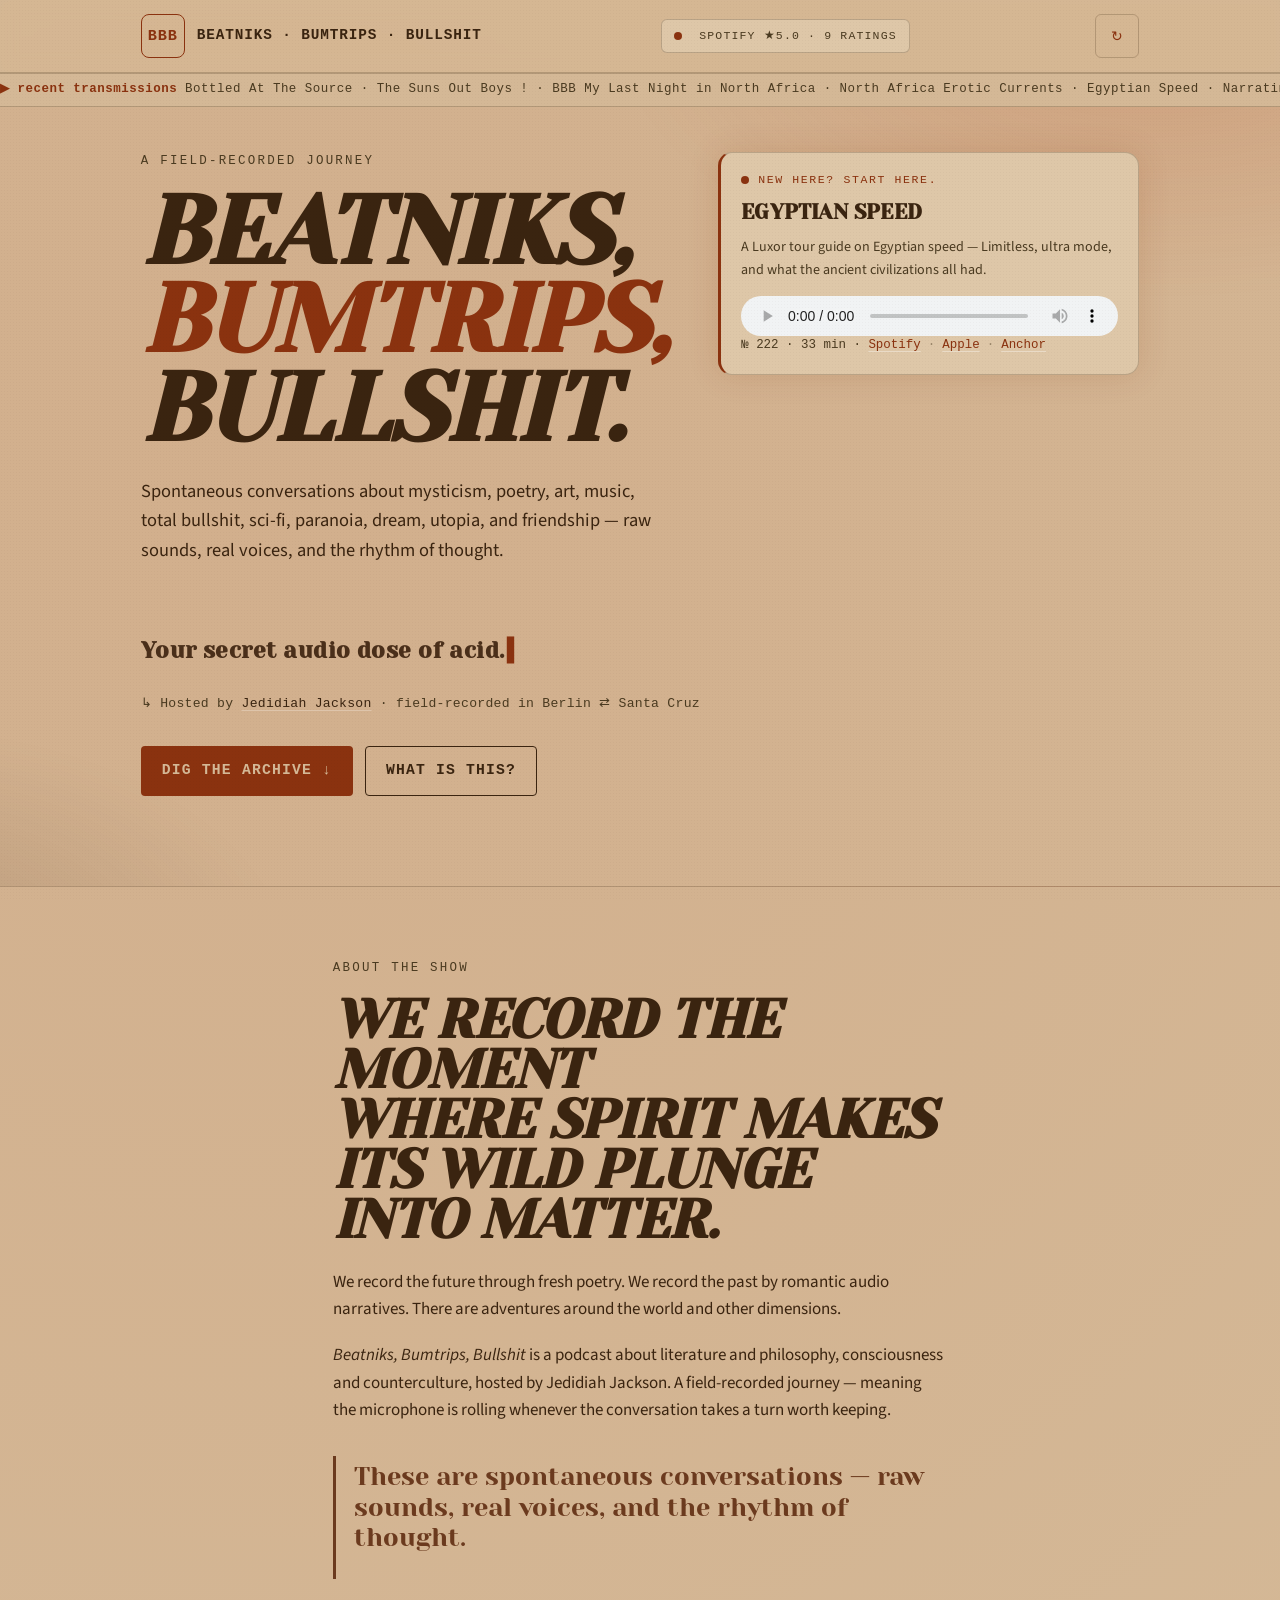
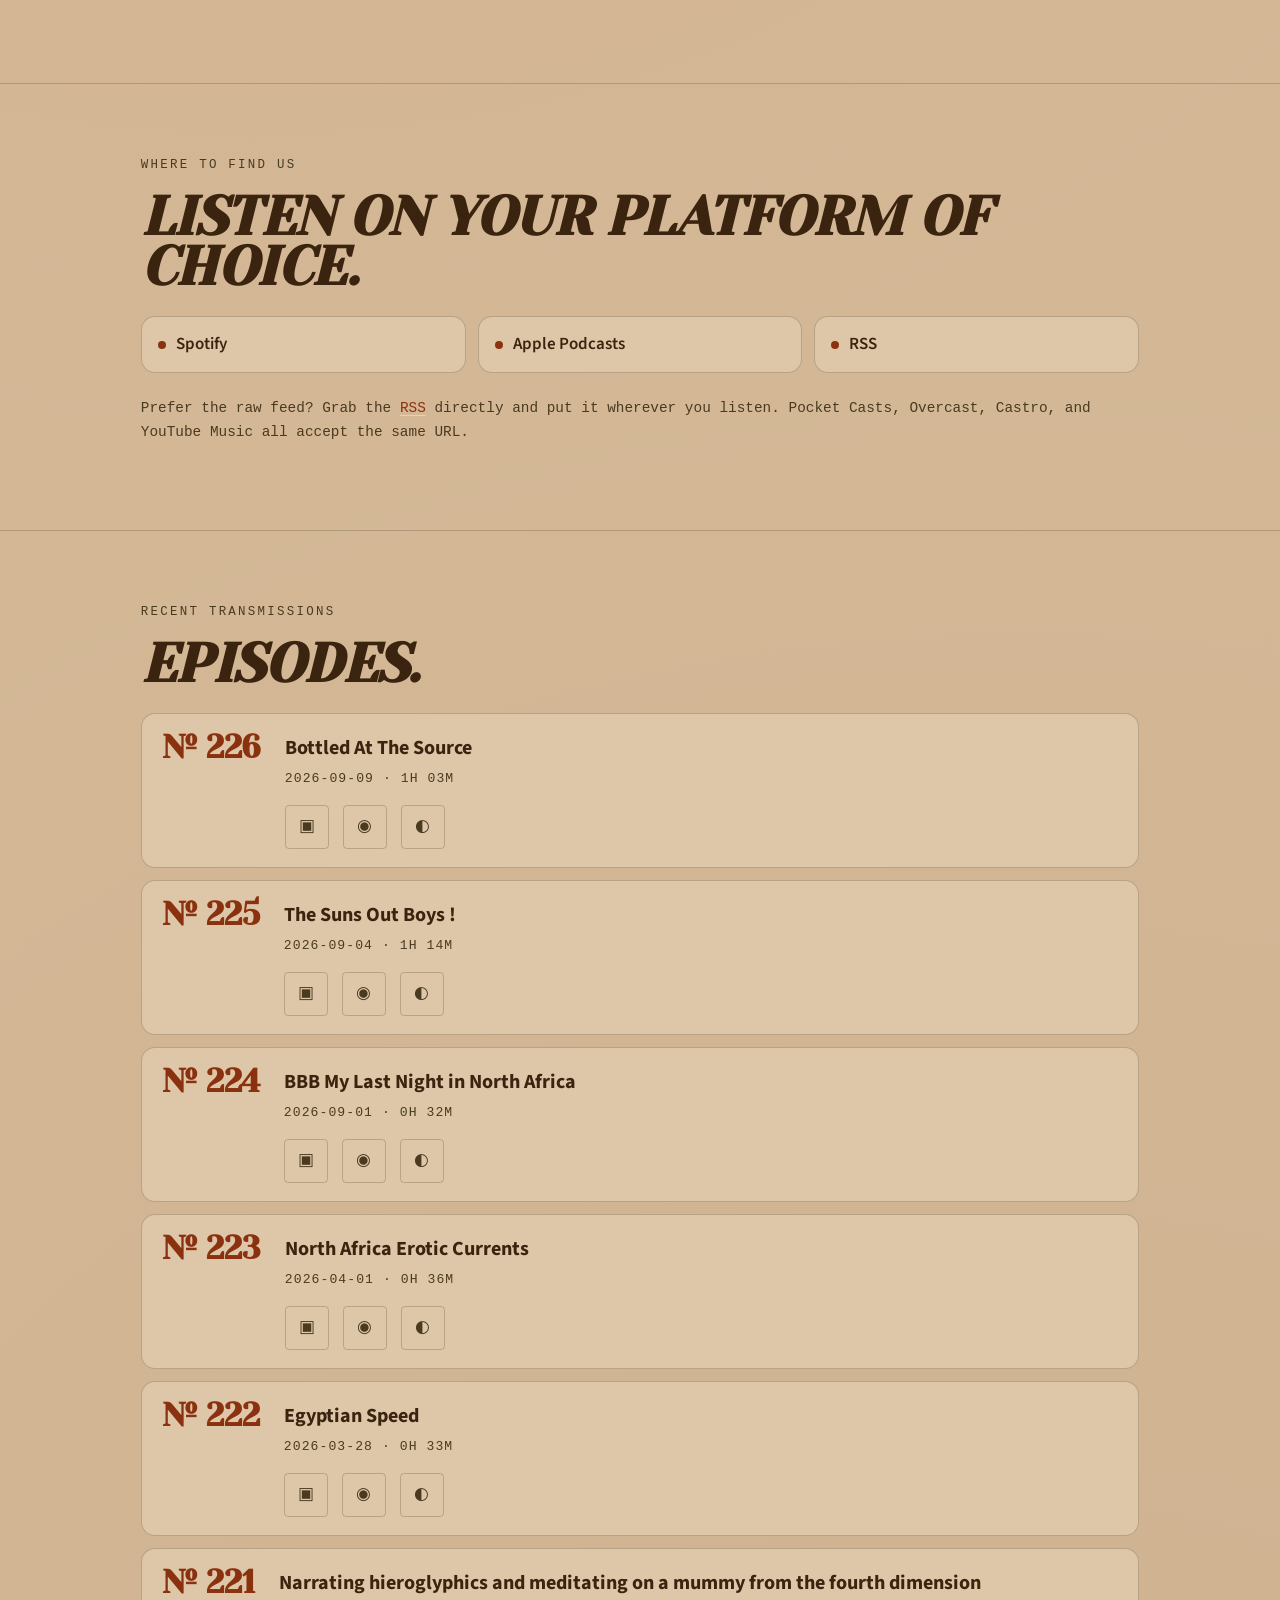
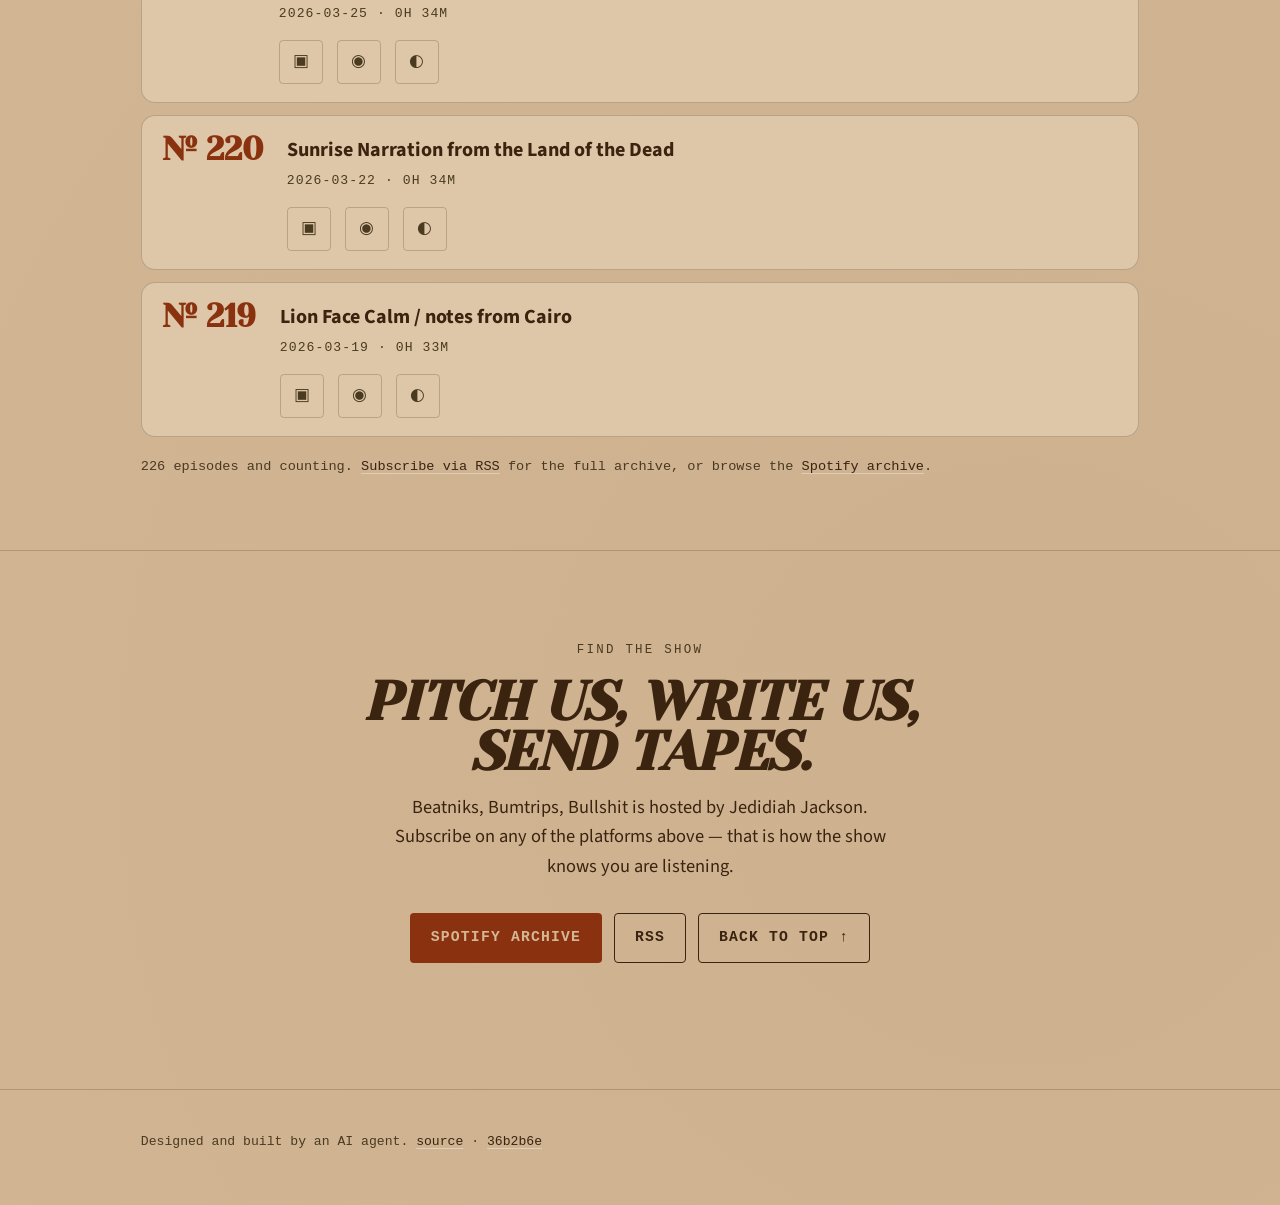
==== commit 172b256c: "split src at functional lines: styles/ + js/ + sections/ + episodes/ pkg (256 cap)" ====
--- a/index.html
+++ b/index.html
@@ -35,268 +35,7 @@
           any of the platforms above — that is how the show knows you are listening.
         </p><div class="cta-row center"><a class="btn btn-primary" href="https://open.spotify.com/show/43GiaQy9E5rkp6LfzXrvAM">Spotify archive</a><a class="btn btn-ghost" href="https://anchor.fm/s/4431c4ac/podcast/rss">RSS</a><a class="btn btn-ghost" href="#top">Back to top ↑</a></div></div></section></main><footer class="site-footer" role="contentinfo"><div class="wrap footer-wrap"><p class="credit"> Designed and built by an AI agent.
         <a href="https://github.com/bumtrips/beatniks-bumtrips-bullshit">source</a> ·
-        <a href="https://github.com/bumtrips/beatniks-bumtrips-bullshit/commit/36b2b6ea5d17bb758d3eff9bb471e85fc54826d8">36b2b6e</a></p></div></footer><script>
-    // 1. Typewriter effect on the hero tagline — cycles through a
-    //    curated list of quotes pulled from the show's own descriptions
-    //    and brand-aligned lines. Each quote types in, holds for a
-    //    beat, then erases before the next one starts.
-    (function typewriter() {
-      var el = document.getElementById('tagline-typewriter');
-      if (!el) return;
-      var reduce = window.matchMedia && window.matchMedia('(prefers-reduced-motion: reduce)').matches;
-
-      var QUOTES = [
-        'Your secret audio dose of acid.',
-        'The moment spirit makes its wild plunge into matter.',
-        'Raw sounds, real voices, and the rhythm of thought.',
-        'Field-recorded transmissions from Berlin \u21C4 Santa Cruz.',
-        'Mysticism, poetry, art, music, total bullshit.',
-        'How do you know when a place is alive?',
-        'There are adventures around the world and other dimensions.',
-        'An hour and a half on warm stone.',
-        'Bats in the rafters. Pyramid power. Love you.',
-        'You cannot know everything. But you can know what is inside.',
-        'We record the future through fresh poetry.',
-        'Listen at your own risk.'
-      ];
-
-      if (reduce) {
-        // No typing animation; just cycle whole strings every 5 s.
-        el.textContent = QUOTES[0];
-        var ridx = 0;
-        setInterval(function () {
-          ridx = (ridx + 1) % QUOTES.length;
-          el.textContent = QUOTES[ridx];
-        }, 5000);
-        return;
-      }
-
-      var qIdx = 0;
-      var i = 0;
-      var erasing = false;
-
-      function tick() {
-        var text = QUOTES[qIdx];
-        if (!erasing) {
-          // Typing forward.
-          if (i <= text.length) {
-            el.textContent = text.slice(0, i);
-            i++;
-            setTimeout(tick, 38 + Math.random() * 60);
-          } else {
-            // Fully typed — hold for 4.2 s so the eye can read it.
-            erasing = true;
-            setTimeout(tick, 4200);
-          }
-        } else {
-          // Erasing backward, faster than typing.
-          if (i > 0) {
-            el.textContent = text.slice(0, i - 1);
-            i--;
-            setTimeout(tick, 18);
-          } else {
-            // Erased — move to the next quote after a brief breath.
-            erasing = false;
-            qIdx = (qIdx + 1) % QUOTES.length;
-            setTimeout(tick, 300);
-          }
-        }
-      }
-
-      tick();
-    })();
-
-    // 2. Konami code easter egg: ↑↑↓↓←→←→BA reveals a transmission.
-    (function konami() {
-      var seq = [38,38,40,40,37,39,37,39,66,65];
-      var buf = [];
-      var msg = document.getElementById('konami-msg');
-      window.addEventListener('keydown', function (e) {
-        buf.push(e.keyCode);
-        if (buf.length > seq.length) buf.shift();
-        if (buf.join(',') === seq.join(',')) {
-          msg.textContent = '↳ transmission unlocked · carry the signal';
-          msg.classList.add('show');
-          setTimeout(function () { msg.classList.remove('show'); msg.textContent = ''; }, 4200);
-          buf = [];
-        }
-      });
-    })();
-
-    // 3. Rare transmission glitch — toggle a class on <body> for ~120ms at random intervals.
-    (function glitch() {
-      var reduce = window.matchMedia && window.matchMedia('(prefers-reduced-motion: reduce)').matches;
-      if (reduce) return;
-      function fire() {
-        document.body.classList.add('glitch-on');
-        setTimeout(function () { document.body.classList.remove('glitch-on'); }, 110);
-        setTimeout(fire, 18000 + Math.random() * 32000); // every 18–50s
-      }
-      setTimeout(fire, 9000);
-    })();
-
-    // 4. Acid flashbacks — rare full-page colour invert.
-    (function acid() {
-      var reduce = window.matchMedia && window.matchMedia('(prefers-reduced-motion: reduce)').matches;
-      if (reduce) return;
-      function fire() {
-        document.body.classList.add('acid-on');
-        setTimeout(function () { document.body.classList.remove('acid-on'); }, 720);
-        setTimeout(fire, 28000 + Math.random() * 38000); // every 28–66s
-      }
-      setTimeout(fire, 14000);
-    })();
-
-    // 5. "Receiving" ticker — random signal phrases that flash in the corner.
-    (function receiving() {
-      var reduce = window.matchMedia && window.matchMedia('(prefers-reduced-motion: reduce)').matches;
-      if (reduce) return;
-      var phrases = [
-        'RECEIVING · BERLIN ↔ SANTA CRUZ',
-        'DECODING · 226 transmissions',
-        'CARRIER · ON THE AIR',
-        'SIGNAL · LOCKED',
-        'SCANNING · FIELD FREQ',
-        'LISTENING · SPIRIT IN THE WIRE'
-      ];
-      var node = document.createElement('div');
-      node.className = 'receiving';
-      node.setAttribute('aria-hidden', 'true');
-      document.body.appendChild(node);
-      function fire() {
-        var p = phrases[Math.floor(Math.random() * phrases.length)];
-        node.textContent = '↳ ' + p;
-        node.classList.add('show');
-        setTimeout(function () { node.classList.remove('show'); }, 1800);
-        setTimeout(fire, 7000 + Math.random() * 9000);
-      }
-      setTimeout(fire, 5500);
-    })();
-
-    // 6. Theme cycling — random theme picks, two triggers:
-    //    (a) auto-rotate timer (1-2.5 min between rotations)
-    //    (b) scroll activity (600px cumulative within a 30s cooldown)
-    //    Both fire the acid-trip transition. Either trigger resets
-    //    the other clock so we never get two swaps back-to-back.
-    (function themes() {
-      var THEMES = ['cyber', 'zine', 'radio', 'desert', 'temple', 'brutalist'];
-      var TRIP_MS = 720;
-      var AUTO_MIN_MS = 30000;          // 30s minimum between auto-rotations
-      var AUTO_RAND_MS = 30000;         // up to +30s of randomness
-      var FIRST_AUTO_DELAY_MS = 5000;   // first auto-rotation 5s after page load
-      var SCROLL_THRESHOLD_PX = 300;    // cumulative scroll distance to fire
-      var SCROLL_COOLDOWN_MS = 15000;   // 15s between scroll-triggered swaps
-
-      var reduce = window.matchMedia && window.matchMedia('(prefers-reduced-motion: reduce)').matches;
-      var idx = 0;
-      var autoTimer = null;
-      var root = document.documentElement;
-
-      function pickRandomNext() {
-        // Avoid landing on the current theme (would be a no-op trip).
-        if (THEMES.length <= 1) return 0;
-        var next;
-        do { next = Math.floor(Math.random() * THEMES.length); }
-        while (next === idx);
-        return next;
-      }
-
-      // Lazy-load the Google Fonts URL that covers a theme's typography.
-      // Cyber is already loaded in <head>; the dedupe map prevents duplicates.
-      var fontLoadUrls = {};
-      function ensureThemeFonts(theme) {
-        if (theme === 'cyber') return; // cyber faces already load eagerly in <head>
-        var url;
-        if (theme === 'zine') {
-          url = 'https://fonts.googleapis.com/css2?family=Special+Elite&family=Crimson+Pro:wght@400&display=swap';
-        } else if (theme === 'radio') {
-          url = 'https://fonts.googleapis.com/css2?family=Space+Mono:wght@400;700&display=swap';
-        } else if (theme === 'desert') {
-          url = 'https://fonts.googleapis.com/css2?family=Yeseva+One&family=Source+Sans+3:wght@400&display=swap';
-        } else if (theme === 'temple') {
-          url = 'https://fonts.googleapis.com/css2?family=Cinzel:wght@500;700&family=Cormorant+Garamond:wght@400&display=swap';
-        } else {
-          return; // brutalist uses system fonts
-        }
-        if (fontLoadUrls[url]) return;
-        fontLoadUrls[url] = true;
-        var l = document.createElement('link');
-        l.rel = 'stylesheet';
-        l.href = url;
-        l.crossOrigin = 'anonymous';
-        document.head.appendChild(l);
-      }
-
-      function apply(nextIdx, withTrip) {
-        idx = ((nextIdx % THEMES.length) + THEMES.length) % THEMES.length;
-        if (withTrip && !reduce) {
-          root.classList.add('tripping');
-          setTimeout(function () { root.classList.remove('tripping'); }, TRIP_MS);
-        }
-        root.setAttribute('data-theme', THEMES[idx]);
-        ensureThemeFonts(THEMES[idx]);
-        // Any swap resets the auto-rotate clock.
-        scheduleAuto();
-      }
-
-      function scheduleAuto() {
-        if (autoTimer) clearTimeout(autoTimer);
-        var delay = AUTO_MIN_MS + Math.random() * AUTO_RAND_MS;
-        autoTimer = setTimeout(function () {
-          apply(pickRandomNext(), true);
-        }, delay);
-      }
-
-      // Scroll trigger — accumulate scroll distance; fire when the
-      // threshold is crossed AND the cooldown has elapsed.
-      if (!reduce) {
-        var lastY = window.scrollY || 0;
-        var accum = 0;
-        var lastScrollSwap = 0;
-        window.addEventListener('scroll', function () {
-          var y = window.scrollY;
-          accum += Math.abs(y - lastY);
-          lastY = y;
-          var now = Date.now();
-          if (accum >= SCROLL_THRESHOLD_PX && (now - lastScrollSwap) >= SCROLL_COOLDOWN_MS) {
-            accum = 0;
-            lastScrollSwap = now;
-            apply(pickRandomNext(), true);
-          }
-        }, { passive: true });
-      }
-
-      var btn = document.getElementById('theme-cycle');
-      if (btn) {
-        btn.addEventListener('click', function () {
-          apply(pickRandomNext(), true);
-        });
-      }
-
-      // Start at default (cyber). Auto-rotate kicks off after a beat.
-      apply(0, false);
-      if (!reduce) setTimeout(scheduleAuto, FIRST_AUTO_DELAY_MS);
-    })();
-
-    // 7. Header proof rotator — one social-proof item visible at a time,
-    //    crossfade between swaps. Only claim verifiable facts here.
-    (function proof() {
-      var el = document.getElementById('dial-proof');
-      if (!el) return;
-      var ITEMS = [ // keep ≤24 chars — the dial must fit a 360px-wide phone
-        'SPOTIFY ★5.0 · 9 RATINGS',
-        '9/9 RATINGS · FIVE STARS',
-        'ON THE AIR SINCE 2020'
-      ];
-      var i = 0;
-      setInterval(function () {
-        el.classList.add('out');
-        setTimeout(function () {
-          i = (i + 1) % ITEMS.length;
-          el.textContent = ITEMS[i];
-          el.classList.remove('out');
-        }, 320);
-      }, 6000);
-    })();
-  </script>
+        <a href="https://github.com/bumtrips/beatniks-bumtrips-bullshit/commit/36b2b6ea5d17bb758d3eff9bb471e85fc54826d8">36b2b6e</a></p></div></footer><script src="js/effects.js"></script>
+  <script src="js/themes.js"></script>
+  <script src="js/proof.js"></script>
 </body></html> 
--- a/styles.min.css
+++ b/styles.min.css
@@ -1 +1 @@
-:root{--bg:#0b0b0b;--bg-elev:#131313;--fg:#f5f5f0;--fg-mute:#a8a89e;--accent:#c8ff00;--accent-2:#ff3ea5;--accent-3:#ffd23f;--line:rgba(255,255,255,0.08);--radius:14px;--max:72rem;--serif:"Big Shoulders Display","Inter",system-ui,sans-serif;--body:"Inter",system-ui,-apple-system,"Segoe UI",Roboto,sans-serif;--mono:"Space Mono",ui-monospace,"SFMono-Regular",Menlo,monospace}*{box-sizing:border-box}html,body{margin:0;padding:0}html{scroll-behavior:smooth;-webkit-text-size-adjust:100%;text-size-adjust:100%}body{background:var(--bg);color:var(--fg);font-family:var(--body);font-size:17px;line-height:1.6;-webkit-font-smoothing:antialiased;text-rendering:optimizeLegibility}a{color:var(--accent);text-decoration:none}a:hover{text-decoration:underline}a:focus-visible{outline:2px solid var(--accent);outline-offset:3px;border-radius:4px}.rss-note a,.ep-more a,.featured-ep-links a,.hero-meta a,.site-footer .credit a{text-decoration:underline;text-decoration-color:rgba(255,255,255,0.35);text-underline-offset:3px}.rss-note a:hover,.ep-more a:hover,.featured-ep-links a:hover,.hero-meta a:hover,.site-footer .credit a:hover{text-decoration-color:var(--accent)}[id]{scroll-margin-top:112px}.skip-link{position:absolute;left:-9999px;top:0;background:var(--accent);color:#000;padding:8px 12px;font-weight:700}.skip-link:focus{left:12px;top:12px;z-index:10}.wrap{width:100%;max-width:var(--max);margin:0 auto;padding:0 6vw}.wrap.narrow{max-width:48rem}.eyebrow{font-family:var(--mono);font-size:0.78rem;text-transform:uppercase;letter-spacing:0.18em;color:var(--fg-mute);margin:0 0 1rem}.display{font-family:var(--serif);font-weight:900;font-size:clamp(2.6rem,8vw,6rem);line-height:0.92;letter-spacing:-0.01em;margin:0 0 1.5rem;text-transform:uppercase}.display.sm{font-size:clamp(2rem,5vw,3.4rem);margin-bottom:1.5rem}.accent{color:var(--accent)}.site-header{position:sticky;top:0;z-index:5;background:var(--bg);background:color-mix(in srgb,var(--bg) 88%,transparent);backdrop-filter:saturate(140%) blur(8px);-webkit-backdrop-filter:saturate(140%) blur(8px);border-bottom:1px solid var(--line)}.header-wrap{display:flex;align-items:center;justify-content:space-between;padding:14px 6vw;gap:24px}.brand{display:inline-flex;align-items:center;gap:12px;color:var(--fg);font-family:var(--mono);font-weight:700;font-size:0.9rem;text-transform:uppercase;letter-spacing:0.06em}.brand:hover{text-decoration:none}.brand-mark{display:inline-grid;place-items:center;width:44px;height:44px;min-width:44px;min-height:44px;border:1.5px solid var(--accent);color:var(--accent);border-radius:8px;font-weight:900;font-size:0.95rem}.brand-name{white-space:nowrap}.theme-cycle-btn{background:transparent;border:1px solid var(--line);color:var(--accent);font-family:var(--mono);font-size:0.85rem;padding:8px 10px;margin-left:6px;min-height:44px;min-width:44px;border-radius:6px;cursor:pointer;display:inline-flex;align-items:center;justify-content:center;transition:border-color 150ms ease,color 150ms ease,transform 80ms ease}.theme-cycle-btn:hover{border-color:var(--accent);color:var(--fg)}.theme-cycle-btn:active{transform:scale(0.94)}.dial{display:inline-flex;align-items:center;gap:8px;padding:6px 12px;min-height:34px;border:1px solid var(--line);border-radius:6px;background:var(--bg-elev);font-family:var(--mono);font-size:0.72rem;letter-spacing:0.1em;text-transform:uppercase;color:var(--fg-mute);white-space:nowrap}.dial-proof{display:inline-block;min-width:24ch;transition:opacity 300ms ease}.dial-proof.out{opacity:0}@media (max-width:700px){.dial{font-size:0.62rem;padding:4px 9px}}@media (max-width:349px){.dial{display:none}}.hero{padding:5vh 0 10vh;border-bottom:1px solid var(--line);background:radial-gradient(900px 500px at 90% -10%,rgba(200,255,0,0.10),transparent 60%),radial-gradient(700px 400px at -10% 110%,rgba(255,62,165,0.10),transparent 60%)}.hero-grid{display:grid;grid-template-columns:1.15fr 1fr;gap:48px;align-items:start}@media (max-width:900px){.hero-grid{grid-template-columns:1fr;gap:32px}}.lede{font-size:1.15rem;color:var(--fg);max-width:36rem;margin:0 0 1.5rem}.tagline{font-family:var(--serif);font-weight:700;font-size:1.4rem;color:var(--accent-3);letter-spacing:0.02em;margin:2.75rem 0 2rem}.cta-row{display:flex;flex-wrap:wrap;gap:12px}.cta-row.center{justify-content:center}.btn{display:inline-flex;align-items:center;gap:8px;padding:12px 20px;border-radius:999px;font-family:var(--mono);font-weight:700;font-size:0.92rem;text-transform:uppercase;letter-spacing:0.08em;border:1.5px solid transparent;transition:transform 80ms ease,background 120ms ease,color 120ms ease}.btn:hover{text-decoration:none;transform:translateY(-1px)}.btn-primary{background:var(--accent);color:#000}.btn-primary:hover{background:#d6ff3a}.btn-ghost{background:transparent;border-color:rgba(255,255,255,0.25);color:var(--fg)}.btn-ghost:hover{border-color:var(--fg)}.about{padding:8vh 0;border-bottom:1px solid var(--line)}.prose p{margin:0 0 1.2rem}.pull{font-family:var(--serif);font-size:1.6rem;line-height:1.2;color:var(--accent-2);border-left:3px solid var(--accent-2);padding:6px 0 6px 18px;margin:2rem 0}.listen{padding:8vh 0;border-bottom:1px solid var(--line)}.platforms{list-style:none;padding:0;margin:1.5rem 0;display:grid;grid-template-columns:repeat(auto-fit,minmax(220px,1fr));gap:12px}.platform{display:flex;align-items:center;gap:10px;padding:14px 16px;border:1px solid var(--line);border-radius:var(--radius);background:var(--bg-elev);color:var(--fg);font-weight:600}.platform:hover{border-color:var(--accent);text-decoration:none}.dot{width:8px;height:8px;border-radius:999px;background:var(--accent);display:inline-block}.rss-note{color:var(--fg-mute);font-family:var(--mono);font-size:0.9rem}.featured-ep{border:1px solid var(--line);border-left:3px solid var(--accent);border-radius:var(--radius);background:var(--bg-elev);padding:18px 20px;margin:0;align-self:start;box-shadow:0 0 32px color-mix(in srgb,var(--accent) 14%,transparent)}.featured-ep-kicker{font-family:var(--mono);font-size:0.72rem;letter-spacing:0.14em;color:var(--accent);margin:0 0 0.7rem;display:flex;align-items:center}.rec-dot{display:inline-block;width:8px;height:8px;border-radius:50%;background:var(--accent);margin-right:9px;flex-shrink:0;animation:rec-pulse 2.4s ease-in-out infinite}@keyframes rec-pulse{0%,100%{opacity:1}50%{opacity:0.2}}.featured-ep-title{font-family:var(--serif);font-weight:900;font-size:1.3rem;line-height:1.1;text-transform:uppercase;letter-spacing:0.01em;margin:0 0 0.8rem}.featured-ep-desc{color:var(--fg-mute);font-size:0.88rem;margin:0.8rem 0 0.9rem}.featured-ep-audio{display:block;width:100%;height:40px}.featured-ep-links{font-family:var(--mono);font-size:0.78rem;color:var(--fg-mute);margin:0}.featured-ep-links span[aria-hidden]{margin:0 7px;opacity:0.45}@media (max-width:900px){.featured-ep{order:-1}}.episodes{padding:8vh 0;border-bottom:1px solid var(--line)}.episode-list{list-style:none;padding:0;margin:1.5rem 0 0;display:grid;gap:12px}.episode{display:grid;grid-template-columns:auto 1fr;gap:24px;padding:18px 20px;border:1px solid var(--line);border-radius:var(--radius);background:var(--bg-elev)}.ep-no{font-family:var(--serif);font-weight:900;font-size:2rem;color:var(--accent);line-height:1}.ep-title{margin:0 0 4px;font-size:1.25rem;font-weight:700}.ep-meta{margin:0 0 8px;font-family:var(--mono);font-size:0.82rem;color:var(--fg-mute);text-transform:uppercase;letter-spacing:0.08em}.contact{padding:10vh 0 14vh;text-align:center}.contact .lede{margin:0 auto 2rem;max-width:32rem}.contact .display.sm{margin-bottom:1rem}.site-footer{border-top:1px solid var(--line);padding:28px 0 40px;color:var(--fg-mute);font-family:var(--mono);font-size:0.82rem}.footer-wrap{display:flex;flex-wrap:wrap;justify-content:space-between;gap:12px}@media (prefers-reduced-motion:reduce){html{scroll-behavior:auto}.btn{transition:none}.typewriter-caret,.rec-dot{animation:none}.dial-proof{transition:none}.marquee-track{animation:none;transform:none}.hero,body{animation:none !important;filter:none !important}.scanlines,.transmission-glitch,.acid-invert{display:none}}.marquee{position:sticky;top:73px;z-index:4;background:var(--bg);border-bottom:1px solid var(--line);border-top:1px solid var(--line);overflow:hidden;padding:6px 0;font-family:var(--mono);font-size:0.78rem;letter-spacing:0.04em}.marquee-track{display:inline-flex;white-space:nowrap;animation:marquee-scroll 90s linear infinite;will-change:transform}.marquee-text{display:inline-block;padding-right:4em;color:var(--fg-mute)}.marquee-text::before{content:"▶ recent transmissions ";color:var(--accent);font-weight:700}@keyframes marquee-scroll{from{transform:translateX(0)}to{transform:translateX(-50%)}}.hero{animation:hero-acid 60s ease-in-out infinite}@keyframes hero-acid{0%,100%{filter:hue-rotate(0deg)}25%{filter:hue-rotate(6deg) saturate(1.04)}50%{filter:hue-rotate(-4deg) saturate(1.08)}75%{filter:hue-rotate(8deg) saturate(1.02)}}.acid-invert{position:fixed;inset:0;pointer-events:none;z-index:9997;background:var(--accent);mix-blend-mode:difference;opacity:0}body.acid-on .acid-invert{animation:acid-flash 700ms ease-in-out}@keyframes acid-flash{0%{opacity:0}20%{opacity:0.85}60%{opacity:0.4}100%{opacity:0}}@media (max-width:700px){.marquee{font-size:0.7rem}}.scanlines{position:fixed;inset:0;pointer-events:none;z-index:9998;background-image:repeating-linear-gradient( to bottom,rgba(255,255,255,0.025) 0px,rgba(255,255,255,0.025) 1px,transparent 1px,transparent 3px );mix-blend-mode:overlay}.transmission-glitch{position:fixed;inset:0;pointer-events:none;z-index:9999;background:rgba(200,255,0,0.04);opacity:0}body.glitch-on .transmission-glitch{animation:glitch-flash 110ms steps(2,end)}@keyframes glitch-flash{0%{opacity:0}20%{opacity:1}40%{opacity:0.4}60%{opacity:0.9}100%{opacity:0}}body.glitch-on{animation:glitch-rgb 110ms steps(2,end)}@keyframes glitch-rgb{0%{filter:none}50%{filter:hue-rotate(20deg) saturate(1.4)}100%{filter:none}}.typewriter{display:inline;color:var(--accent-3)}.typewriter-caret{display:inline-block;margin-left:2px;color:var(--accent);animation:caret-blink 0.9s steps(2,end) infinite}@keyframes caret-blink{50%{opacity:0}}.ep-more{margin:1.2rem 0 0;font-family:var(--mono);font-size:0.85rem;color:var(--fg-mute)}.ep-more a{color:var(--fg)}.ep-more a:hover{color:var(--accent)}.ep-platforms{list-style:none;padding:0;margin:8px 0 0;display:inline-flex;flex-wrap:wrap;gap:14px;font-family:var(--mono);font-size:1.05rem;line-height:1}.ep-platforms li{display:inline-flex}.ep-platforms a{display:inline-flex;align-items:center;justify-content:center;gap:6px;color:var(--fg-mute);text-decoration:none;padding:12px 12px;min-width:44px;min-height:44px;border-radius:4px;border:1px solid var(--line);transition:color 120ms ease,border-color 120ms ease,background 120ms ease}.ep-platforms a:hover,.ep-platforms a:focus-visible{color:var(--accent);border-color:var(--accent);background:var(--bg-elev);text-decoration:none}.ep-platforms a:focus-visible{outline:2px solid var(--accent);outline-offset:2px}.sr-only{position:absolute;width:1px;height:1px;padding:0;margin:-1px;overflow:hidden;clip:rect(0,0,0,0);white-space:nowrap;border:0}@media (max-width:480px){.ep-platforms{gap:8px;font-size:0.95rem}}@media (max-width:480px){.brand-name{max-width:28vw;overflow:hidden;text-overflow:ellipsis;white-space:nowrap;font-size:0.78rem}.header-wrap{gap:6px;flex-wrap:nowrap}.pull{font-size:clamp(1.25rem,4.5vw,1.6rem)}.display{font-size:clamp(2.2rem,10vw,4rem)}.display.sm{font-size:clamp(1.7rem,6vw,2.6rem)}}@media (max-width:700px){.brand-name{display:none}.receiving{display:none}.hero{padding:4vh 0 6vh}.tagline{margin-top:1.5rem;min-height:72px}.contact{padding:6vh 0 9vh}}.site-header{padding-top:max(0px,env(safe-area-inset-top))}.konami-msg{position:fixed;top:50%;left:50%;transform:translate(-50%,-50%);background:var(--bg-elev);border:1.5px solid var(--accent);border-radius:10px;padding:14px 22px;font-family:var(--mono);font-size:0.95rem;letter-spacing:0.04em;color:var(--accent);box-shadow:0 0 32px rgba(200,255,0,0.4);z-index:10000;opacity:0;pointer-events:none;transition:opacity 200ms ease}.konami-msg.show{opacity:1;pointer-events:auto}.receiving{position:fixed;right:max(18px,env(safe-area-inset-right));bottom:64px;z-index:6;font-family:var(--mono);font-size:0.72rem;letter-spacing:0.1em;color:var(--accent);background:rgba(11,11,11,0.85);padding:4px 9px;border:1px solid var(--accent);border-radius:4px;opacity:0;transform:translateY(6px);transition:opacity 250ms ease,transform 250ms ease;pointer-events:none}.receiving.show{opacity:1;transform:translateY(0)}.hero-meta{font-family:var(--mono);font-size:0.82rem;color:var(--fg-mute);margin:-0.5rem 0 2rem;letter-spacing:0.02em}.hero-meta a{color:var(--fg);text-decoration:underline;text-decoration-color:rgba(255,255,255,0.25);text-underline-offset:3px}.hero-meta a:hover{text-decoration-color:var(--accent)}.site-footer .credit a{color:var(--fg)}.site-footer .credit a:hover{color:var(--accent)}html.tripping{animation:trip 720ms cubic-bezier(0.65,0,0.35,1)}html.tripping *{animation-duration:720ms}@keyframes trip{0%{filter:blur(0) hue-rotate(0deg) saturate(1) brightness(1);transform:translate(0,0) scale(1)}12%{filter:blur(4px) hue-rotate(60deg) saturate(1.4) brightness(1.1);transform:translate(-2px,1px) scale(1.004)}28%{filter:blur(9px) hue-rotate(160deg) saturate(0.7) brightness(1.2);transform:translate(3px,-2px) scale(0.996)}44%{filter:blur(14px) hue-rotate(240deg) saturate(1.6) brightness(0.85);transform:translate(-1px,3px) scale(1.008)}60%{filter:blur(16px) hue-rotate(300deg) saturate(0.6) brightness(1.15);transform:translate(2px,-1px) scale(0.992)}78%{filter:blur(8px) hue-rotate(340deg) saturate(1.3) brightness(1);transform:translate(-1px,1px) scale(1.002)}100%{filter:blur(0) hue-rotate(360deg) saturate(1) brightness(1);transform:translate(0,0) scale(1)}}html[data-theme="zine"]{--bg:#f3eee2;--bg-elev:#ebe3d0;--fg:#1a1a1a;--fg-mute:#4a3f33;--accent:#9b3815;--accent-3:#7a2d12;--accent-2:#2d6e6e;--line:rgba(26,26,26,0.18);--serif:"Special Elite","Courier Prime","Courier New",monospace;--body:"Crimson Pro",Georgia,"Times New Roman",serif;--mono:"Courier Prime","Courier New",monospace}html[data-theme="zine"] body{background-image:radial-gradient(rgba(196,75,30,0.06) 1px,transparent 1px),radial-gradient(rgba(45,110,110,0.04) 1px,transparent 1px);background-size:4px 4px,7px 7px;background-position:0 0,2px 2px}html[data-theme="zine"] body::before{content:"";position:fixed;inset:0;pointer-events:none;z-index:9996;background:repeating-linear-gradient(0deg,rgba(196,75,30,0.05) 0 1px,transparent 1px 6px),repeating-linear-gradient(90deg,rgba(45,110,110,0.04) 0 1px,transparent 1px 6px);mix-blend-mode:multiply;opacity:0.6}html[data-theme="zine"] .scanlines,html[data-theme="zine"] .transmission-glitch,html[data-theme="zine"] .acid-invert{display:none}html[data-theme="zine"] .btn{border-radius:2px}html[data-theme="zine"] .btn-primary{background:var(--accent);color:var(--bg)}html[data-theme="zine"] .btn-ghost{background:transparent;border-color:var(--fg);color:var(--fg)}html[data-theme="zine"] .hero{background:radial-gradient(800px 400px at 90% -10%,rgba(196,75,30,0.12),transparent 60%),radial-gradient(700px 350px at -10% 110%,rgba(45,110,110,0.10),transparent 60%)}html[data-theme="radio"]{--bg:#0d0700;--bg-elev:#1a0f00;--fg:#ffb000;--fg-mute:#b07d00;--accent:#ffb000;--accent-2:#ff6b00;--accent-3:#ffd23f;--line:rgba(255,176,0,0.22);--serif:"Space Mono",ui-monospace,monospace;--body:"Space Mono",ui-monospace,monospace;--mono:"Space Mono",ui-monospace,monospace}html[data-theme="radio"] body{background:radial-gradient(ellipse at center,#1a0f00 0%,#0d0700 70%)}html[data-theme="radio"] body::before{content:"";position:fixed;inset:0;pointer-events:none;z-index:9996;background:repeating-linear-gradient(0deg,rgba(255,176,0,0.06) 0 1px,transparent 1px 3px),radial-gradient(ellipse at center,transparent 50%,rgba(0,0,0,0.4) 100%);mix-blend-mode:screen}html[data-theme="radio"] body{text-shadow:0 0 6px rgba(255,176,0,0.35)}html[data-theme="radio"] .btn{border-radius:0}html[data-theme="radio"] .btn-primary{background:transparent;color:var(--accent);border:1.5px solid var(--accent)}html[data-theme="radio"] .btn-primary:hover{background:var(--accent);color:var(--bg)}html[data-theme="radio"] .hero{background:radial-gradient(800px 400px at 50% 30%,rgba(255,176,0,0.06),transparent 70%)}html[data-theme="radio"] .display{letter-spacing:0.04em}html[data-theme="desert"]{--bg:#d4b896;--bg-elev:#dec7a8;--fg:#3a2410;--fg-mute:#4a3a20;--accent:#8a320f;--accent-2:#6b3a1e;--accent-3:#4a2f1a;--line:rgba(58,36,16,0.22);--serif:"Yeseva One","Playfair Display",Georgia,serif;--body:"Source Sans 3","Helvetica Neue",Arial,sans-serif;--mono:"Courier New","Courier",monospace}html[data-theme="desert"] body{background-image:radial-gradient(circle at 20% 10%,rgba(184,66,26,0.08),transparent 40%),radial-gradient(circle at 80% 90%,rgba(107,58,30,0.06),transparent 50%)}html[data-theme="desert"] body::before{content:"";position:fixed;inset:0;pointer-events:none;z-index:9996;background-image:radial-gradient(rgba(58,36,16,0.06) 1px,transparent 1px);background-size:3px 3px;mix-blend-mode:multiply;opacity:0.5}html[data-theme="desert"] .scanlines,html[data-theme="desert"] .transmission-glitch,html[data-theme="desert"] .acid-invert{display:none}html[data-theme="desert"] .btn{border-radius:4px}html[data-theme="desert"] .btn-primary{background:var(--accent);color:var(--bg)}html[data-theme="desert"] .btn-ghost{background:transparent;border-color:var(--fg);color:var(--fg)}html[data-theme="desert"] .hero{background:radial-gradient(900px 450px at 90% -10%,rgba(184,66,26,0.18),transparent 60%),radial-gradient(700px 400px at -10% 110%,rgba(74,47,26,0.18),transparent 60%)}html[data-theme="desert"] .display{font-style:italic}html[data-theme="temple"]{--bg:#0a0420;--bg-elev:#150a30;--fg:#d4af37;--fg-mute:#c4a050;--accent:#d4af37;--accent-2:#5680c0;--accent-3:#b06fa0;--line:rgba(212,175,55,0.20);--serif:"Cinzel","Cormorant Garamond",Georgia,serif;--body:"Cormorant Garamond",Georgia,"Times New Roman",serif;--mono:"Courier New",monospace}html[data-theme="temple"] body{background:radial-gradient(circle at 50% 30%,rgba(46,80,144,0.10),transparent 60%),radial-gradient(circle at 80% 80%,rgba(107,45,92,0.08),transparent 50%)}html[data-theme="temple"] body::before{content:"";position:fixed;inset:0;pointer-events:none;z-index:9996;background:repeating-conic-gradient(from 0deg at 50% 50%,transparent 0deg 30deg,rgba(212,175,55,0.015) 30deg 60deg),radial-gradient(circle at center,transparent 30%,rgba(10,4,32,0.3) 100%)}html[data-theme="temple"] body{text-shadow:0 0 12px rgba(212,175,55,0.18)}html[data-theme="temple"] .btn{border-radius:0;padding:14px 26px}html[data-theme="temple"] .btn-primary{background:transparent;color:var(--accent);border:1.5px solid var(--accent);text-shadow:0 0 6px rgba(212,175,55,0.5)}html[data-theme="temple"] .btn-primary:hover{background:var(--accent);color:var(--bg)}html[data-theme="temple"] .hero{background:radial-gradient(1000px 500px at 50% 0%,rgba(46,80,144,0.18),transparent 60%),radial-gradient(700px 350px at 50% 100%,rgba(107,45,92,0.15),transparent 60%)}html[data-theme="brutalist"]{--bg:#fafaf6;--bg-elev:#f0f0e8;--fg:#0a0a0a;--fg-mute:#5a5a5a;--accent:#0a0a0a;--accent-2:#ff3ea5;--accent-3:#0a0a0a;--line:rgba(10,10,10,0.85);--serif:ui-monospace,"SF Mono","Menlo","Courier New",monospace;--body:-apple-system,BlinkMacSystemFont,"Segoe UI","Helvetica Neue",Arial,sans-serif;--mono:ui-monospace,"SF Mono","Menlo","Courier New",monospace}html[data-theme="brutalist"] body{background-image:none;text-shadow:none}html[data-theme="brutalist"] body::before{content:"";position:fixed;inset:0;pointer-events:none;z-index:9996;background:repeating-linear-gradient( 0deg,transparent 0,transparent 32px,rgba(10,10,10,0.04) 32px,rgba(10,10,10,0.04) 33px )}html[data-theme="brutalist"] .scanlines,html[data-theme="brutalist"] .transmission-glitch,html[data-theme="brutalist"] .acid-invert{display:none}html[data-theme="brutalist"] .btn{border-radius:0;background:var(--bg);border:2px solid var(--fg);color:var(--fg)}html[data-theme="brutalist"] .btn-primary{background:var(--accent-2);border-color:var(--accent-2);color:var(--bg)}html[data-theme="brutalist"] .btn-primary:hover{background:var(--fg);border-color:var(--fg);color:var(--bg)}html[data-theme="brutalist"] .btn-ghost{background:transparent;border-color:var(--fg);color:var(--fg)}html[data-theme="brutalist"] .btn-ghost:hover{background:var(--fg);color:var(--bg)}html[data-theme="brutalist"] .display{letter-spacing:0;text-transform:none}html[data-theme="brutalist"] .hero{background:none;border-bottom:4px solid var(--fg)}html[data-theme="zine"] .receiving,html[data-theme="desert"] .receiving,html[data-theme="brutalist"] .receiving{background:var(--bg);color:var(--accent);border-color:var(--accent)}html[data-theme="radio"] .receiving,html[data-theme="temple"] .receiving{background:var(--bg-elev)}html[data-theme="cyber"]{}@media (prefers-reduced-motion:reduce){html.tripping{animation:none}body{transition:none}}@media (prefers-contrast:more){:root{--fg-mute:#d8d8c8;--accent:#e0ff66;--accent-2:#ff6ec0;--accent-3:#ffe066;--line:rgba(255,255,255,0.30)}html[data-theme="zine"]{--fg-mute:#2a1d10;--accent:#6b2406;--accent-2:#1b4a4a;--accent-3:#5a1f08}html[data-theme="radio"]{--fg-mute:#ffd866;--accent:#ffd866}html[data-theme="desert"]{--fg-mute:#2a1d10;--accent:#6b2406;--bg-elev:#e8d6b8}html[data-theme="temple"]{--fg-mute:#f0d878;--accent-2:#a0c0ff;--accent-3:#e6a0d0}html[data-theme="brutalist"]{--fg-mute:#2a2a2a;--accent-2:#d6006b}}@media (forced-colors:active){:root{--bg:Canvas;--bg-elev:Canvas;--fg:CanvasText;--fg-mute:CanvasText;--accent:LinkText;--accent-2:Highlight;--accent-3:CanvasText;--line:CanvasText}.scanlines,.transmission-glitch,.acid-invert,body::before{display:none !important}.btn,.platform,.brand-mark,.ep-platforms a,.episode{border:1px solid CanvasText !important;forced-color-adjust:none}.btn-primary{background:Highlight !important;color:HighlightText !important;border-color:HighlightText !important}.btn-primary:hover{background:CanvasText !important;color:Canvas !important}a,a:hover,a:focus-visible{color:LinkText;text-decoration:underline}a:focus-visible,.ep-platforms a:focus-visible,.btn:focus-visible{outline:3px solid Highlight !important;outline-offset:2px}.marquee-track{animation:none !important;transform:none !important}}+@import url("styles/base.css");@import url("styles/chrome.css");@import url("styles/sections.css");@import url("styles/episodes.css");@import url("styles/fx.css");@import url("styles/responsive.css");@import url("styles/themes/zine.css");@import url("styles/themes/radio.css");@import url("styles/themes/desert.css");@import url("styles/themes/temple.css");@import url("styles/themes/brutalist.css");@import url("styles/themes/overrides.css");
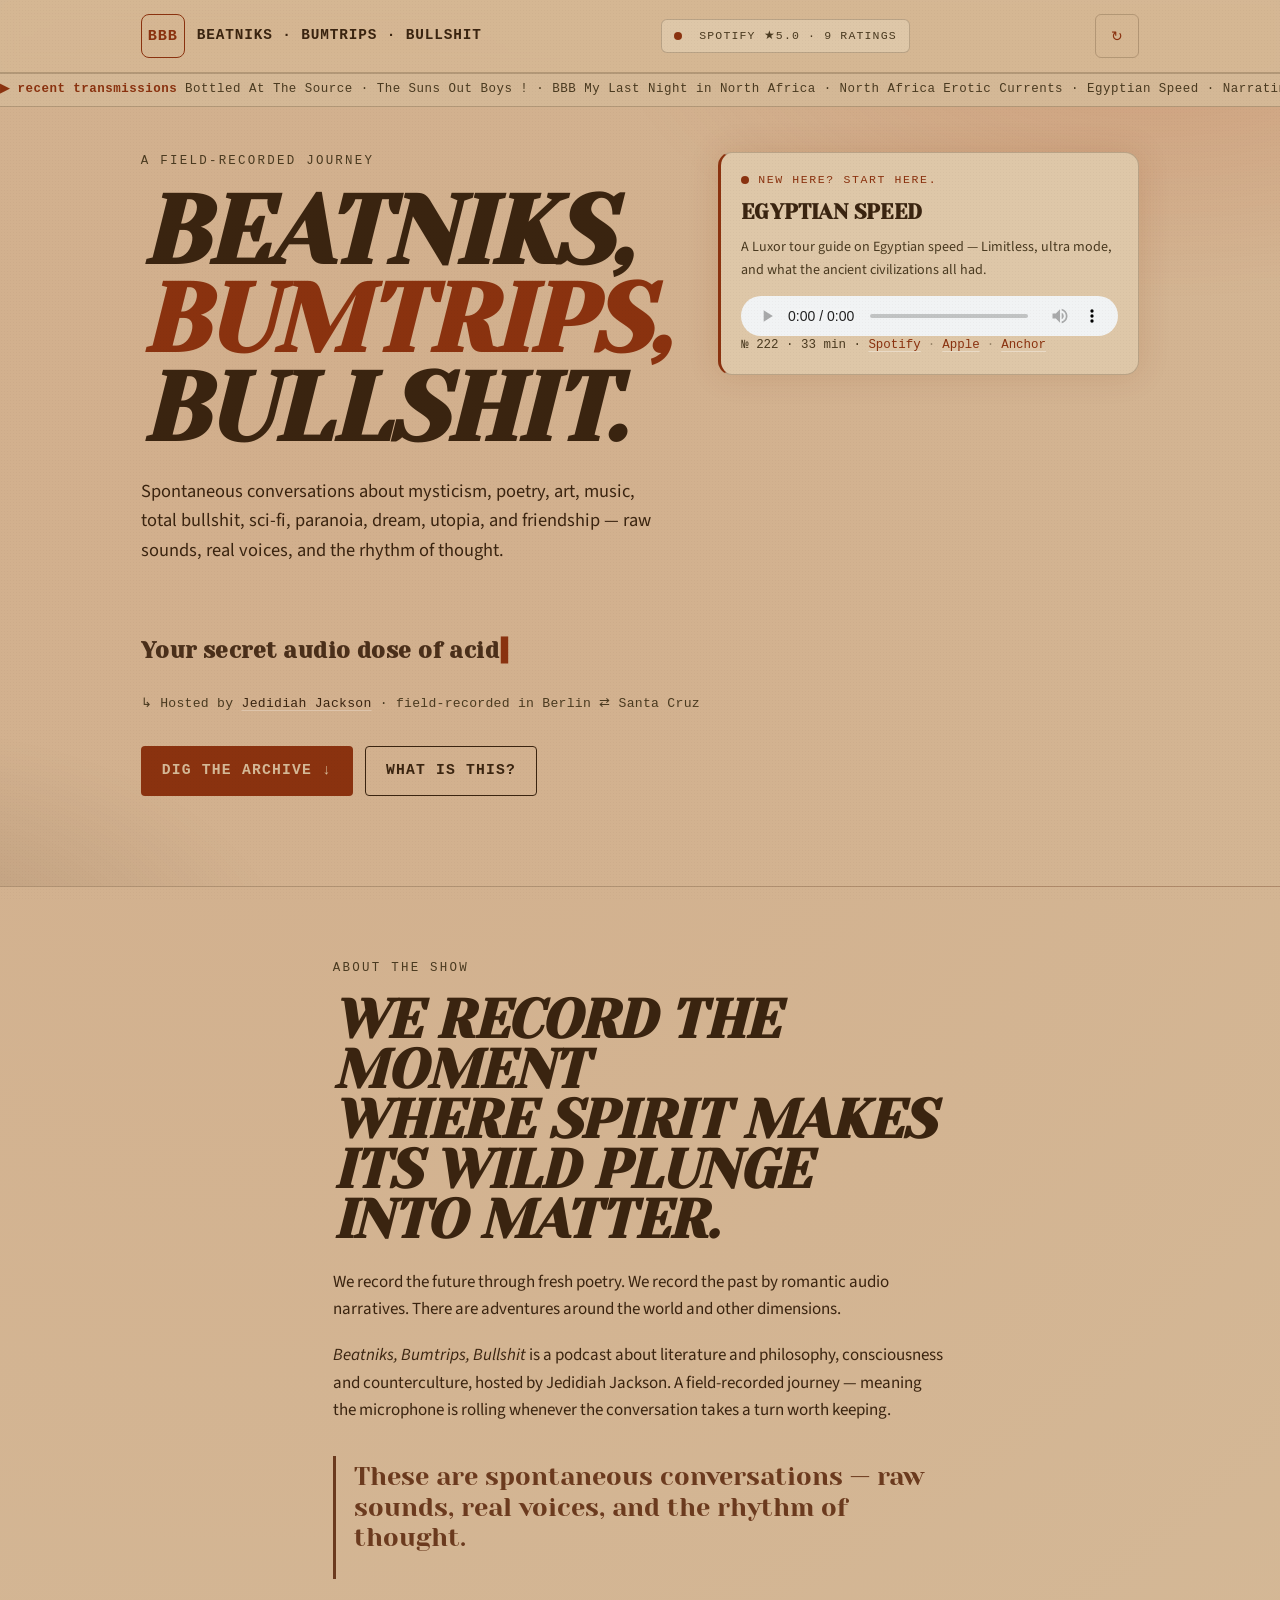
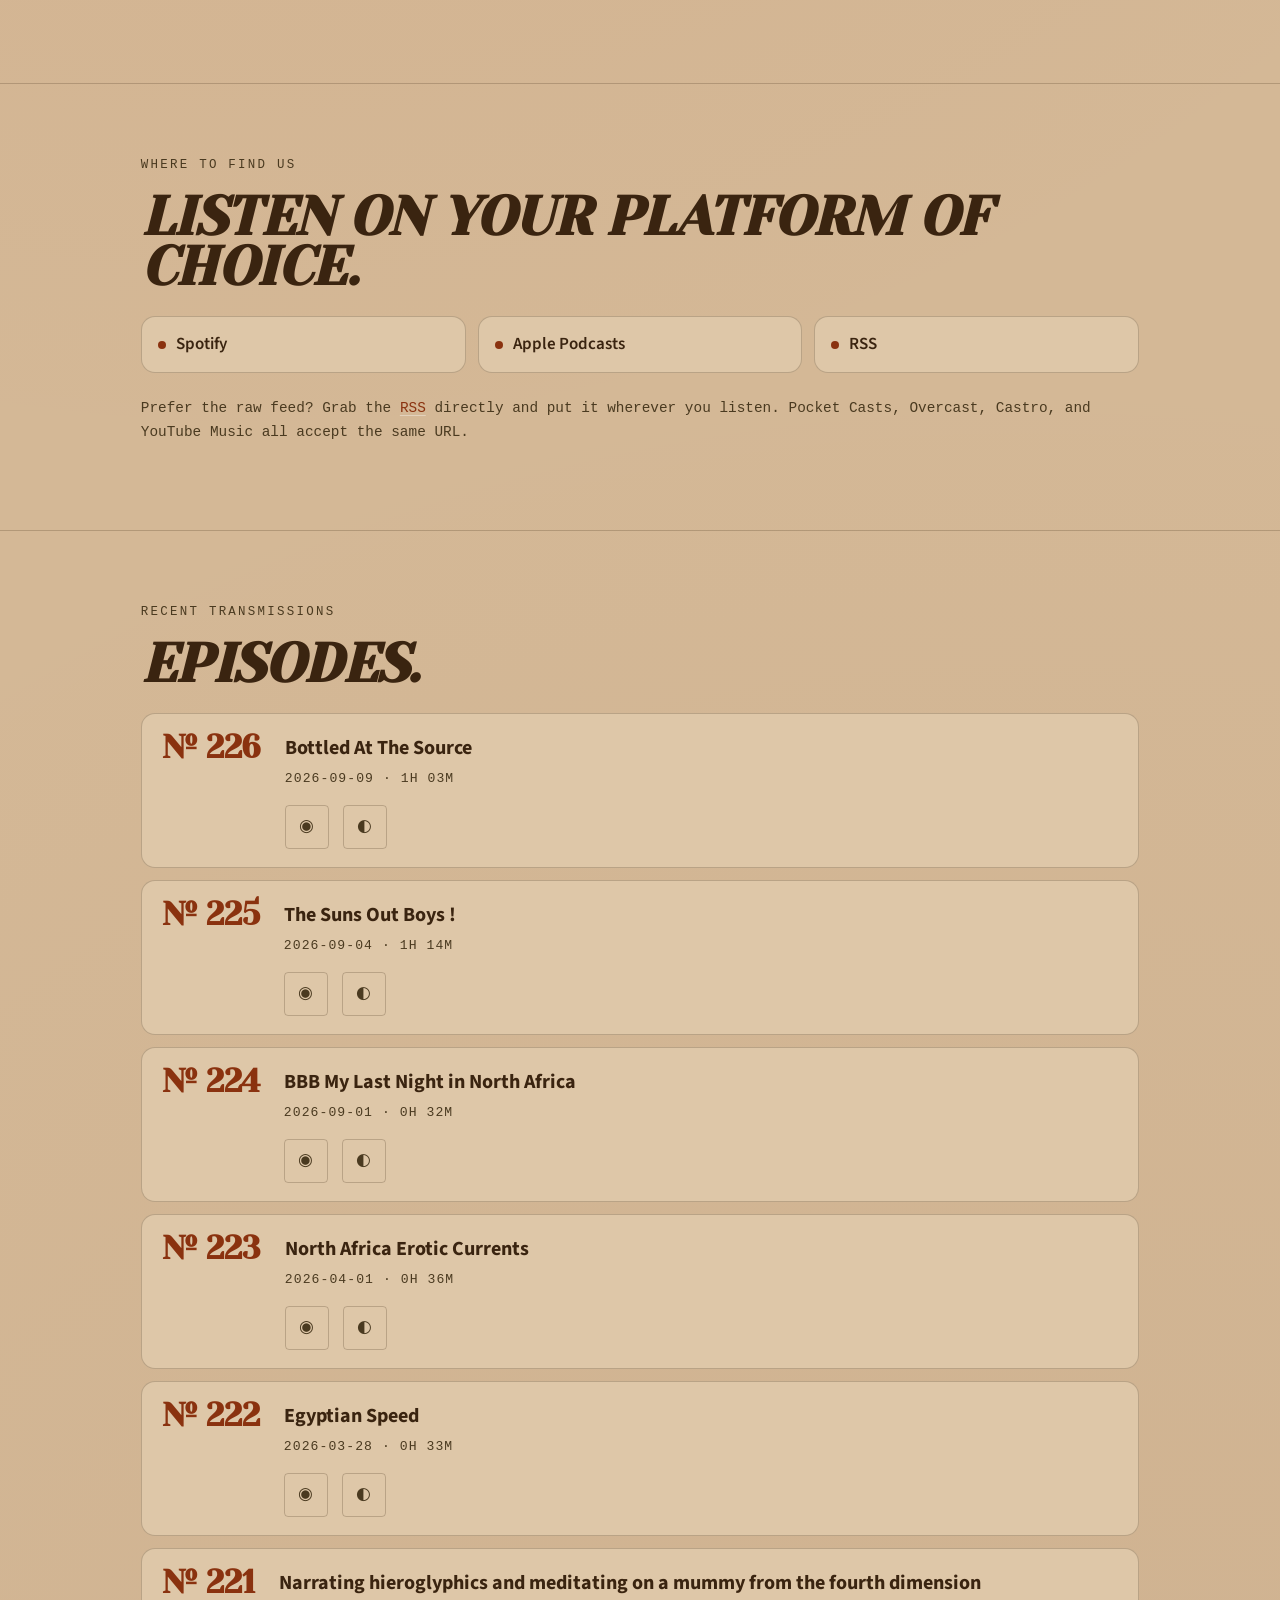
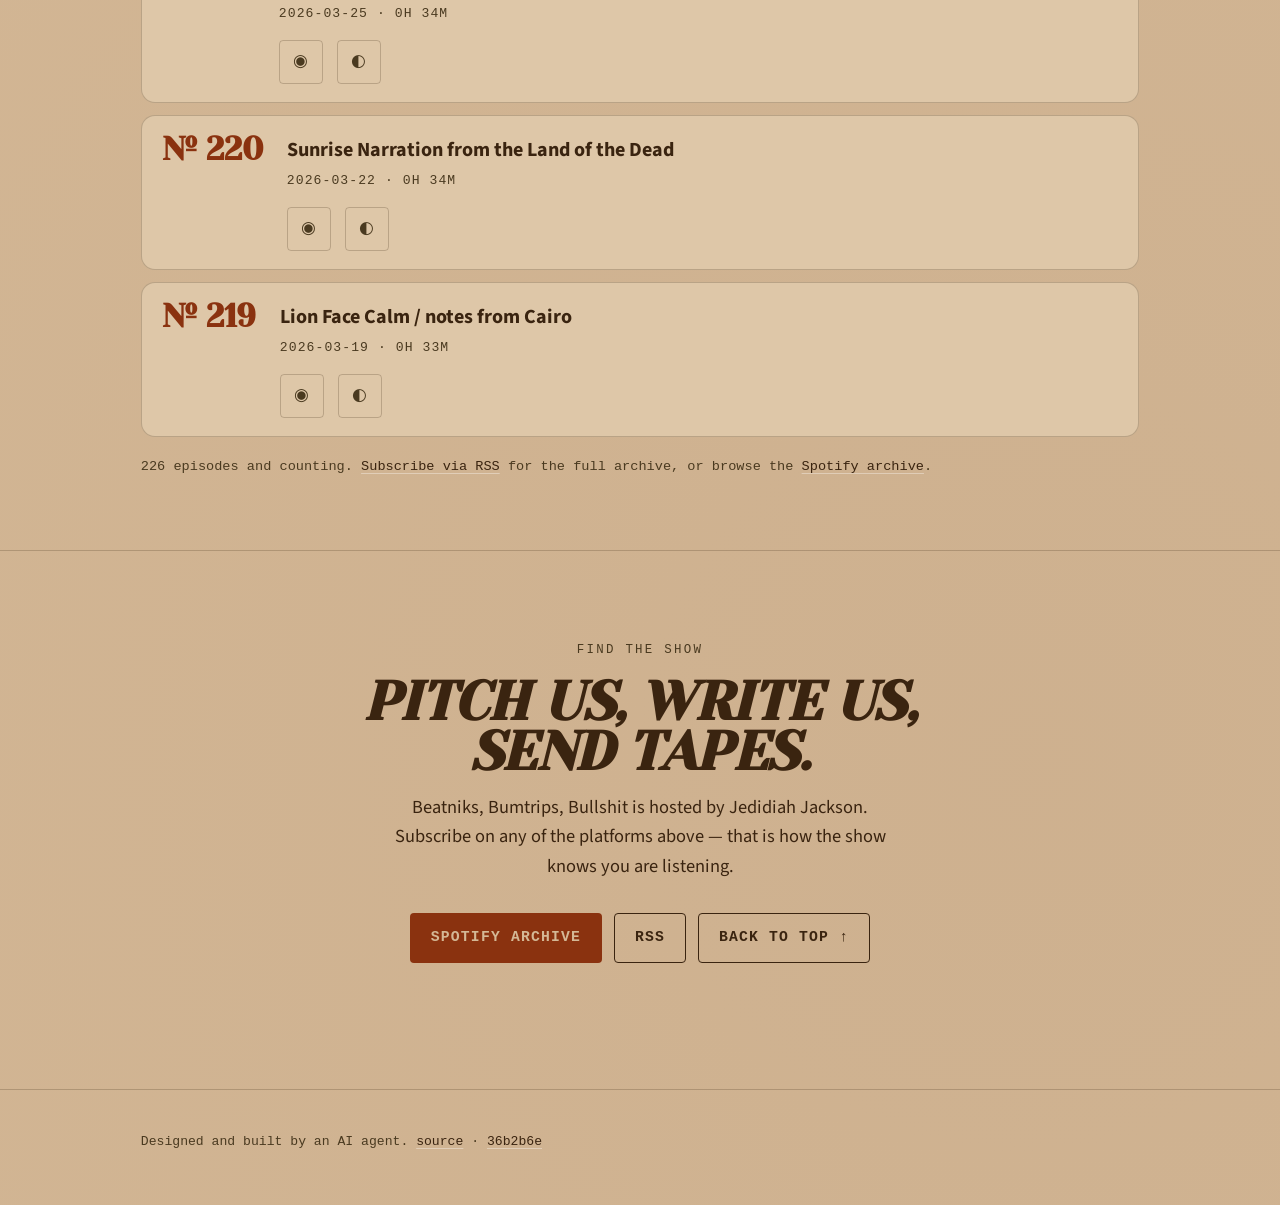
==== commit 21cd7508: "episodes: daily refresh from anchor.fm RSS" ====
--- a/index.html
+++ b/index.html
@@ -30,7 +30,7 @@
             A field-recorded journey — meaning the microphone
             is rolling whenever the conversation takes a turn worth keeping.
           </p><blockquote class="pull"><p>These are spontaneous conversations — raw sounds, real voices, and the rhythm of thought.</p></blockquote></div></div></section><section id="listen" class="listen" aria-labelledby="listen-title"><div class="wrap"><p class="eyebrow">Where to find us</p><h2 id="listen-title" class="display sm">Listen on your platform of choice.</h2><ul class="platforms" role="list"><li><a class="platform" href="https://open.spotify.com/show/43GiaQy9E5rkp6LfzXrvAM" rel="noopener"><span class="dot" aria-hidden="true"></span> Spotify</a></li><li><a class="platform" href="https://podcasts.apple.com/us/podcast/beatniks-bumtrips-b-t/id1663479533" rel="noopener"><span class="dot" aria-hidden="true"></span> Apple Podcasts</a></li><li><a class="platform" href="https://anchor.fm/s/4431c4ac/podcast/rss" rel="noopener"><span class="dot" aria-hidden="true"></span> RSS</a></li></ul><p class="rss-note"> Prefer the raw feed? Grab the <a href="https://anchor.fm/s/4431c4ac/podcast/rss">RSS</a> directly and put it wherever you listen. Pocket Casts, Overcast, Castro, and YouTube Music all accept the same URL.
-        </p></div></section><section id="episodes" class="episodes" aria-labelledby="episodes-title"><div class="wrap"><p class="eyebrow">Recent transmissions</p><h2 id="episodes-title" class="display sm">Episodes.</h2><!-- AUTO-EPISODES-START --><ol class="episode-list" role="list"><li class="episode"><span class="ep-no">№&nbsp;226</span><div class="ep-body"><h3 class="ep-title">Bottled At The Source</h3><p class="ep-meta">2026-09-09 · 1h 03m</p><ul class="ep-platforms" aria-label="Listen on"><li><a href="https://podcasts.apple.com/us/podcast/bottled-at-the-source/id1663479533?i=1000788689043&amp;uo=4" aria-label="Listen on Apple Podcasts" rel="noopener"><span aria-hidden="true">&#9635;</span><span class="sr-only">Apple Podcasts</span></a></li><li><a href="https://podcasters.spotify.com/pod/show/jedidiah-jackson/episodes/Bottled-At-The-Source-e3oj9su" aria-label="Listen on Spotify" rel="noopener"><span aria-hidden="true">&#9673;</span><span class="sr-only">Spotify</span></a></li><li><a href="https://anchor.fm/jedidiah-jackson/episodes/Bottled-At-The-Source-e3oj9su" aria-label="Listen on Anchor" rel="noopener"><span aria-hidden="true">&#9680;</span><span class="sr-only">Anchor</span></a></li></ul></div></li><li class="episode"><span class="ep-no">№&nbsp;225</span><div class="ep-body"><h3 class="ep-title">The Suns Out Boys !</h3><p class="ep-meta">2026-09-04 · 1h 14m</p><ul class="ep-platforms" aria-label="Listen on"><li><a href="https://podcasts.apple.com/us/podcast/the-suns-out-boys/id1663479533?i=1000787854546&amp;uo=4" aria-label="Listen on Apple Podcasts" rel="noopener"><span aria-hidden="true">&#9635;</span><span class="sr-only">Apple Podcasts</span></a></li><li><a href="https://podcasters.spotify.com/pod/show/jedidiah-jackson/episodes/The-Suns-Out-Boys-e3o9js3" aria-label="Listen on Spotify" rel="noopener"><span aria-hidden="true">&#9673;</span><span class="sr-only">Spotify</span></a></li><li><a href="https://anchor.fm/jedidiah-jackson/episodes/The-Suns-Out-Boys-e3o9js3" aria-label="Listen on Anchor" rel="noopener"><span aria-hidden="true">&#9680;</span><span class="sr-only">Anchor</span></a></li></ul></div></li><li class="episode"><span class="ep-no">№&nbsp;224</span><div class="ep-body"><h3 class="ep-title">BBB My Last Night in North Africa</h3><p class="ep-meta">2026-09-01 · 0h 32m</p><ul class="ep-platforms" aria-label="Listen on"><li><a href="https://podcasts.apple.com/us/podcast/bbb-my-last-night-in-north-africa/id1663479533?i=1000787240336&amp;uo=4" aria-label="Listen on Apple Podcasts" rel="noopener"><span aria-hidden="true">&#9635;</span><span class="sr-only">Apple Podcasts</span></a></li><li><a href="https://podcasters.spotify.com/pod/show/jedidiah-jackson/episodes/BBB-My-Last-Night-in-North-Africa-e3o6sg9" aria-label="Listen on Spotify" rel="noopener"><span aria-hidden="true">&#9673;</span><span class="sr-only">Spotify</span></a></li><li><a href="https://anchor.fm/jedidiah-jackson/episodes/BBB-My-Last-Night-in-North-Africa-e3o6sg9" aria-label="Listen on Anchor" rel="noopener"><span aria-hidden="true">&#9680;</span><span class="sr-only">Anchor</span></a></li></ul></div></li><li class="episode"><span class="ep-no">№&nbsp;223</span><div class="ep-body"><h3 class="ep-title">North Africa Erotic Currents</h3><p class="ep-meta">2026-04-01 · 0h 36m</p><ul class="ep-platforms" aria-label="Listen on"><li><a href="https://podcasts.apple.com/us/podcast/north-africa-erotic-currents/id1663479533?i=1000758578792&amp;uo=4" aria-label="Listen on Apple Podcasts" rel="noopener"><span aria-hidden="true">&#9635;</span><span class="sr-only">Apple Podcasts</span></a></li><li><a href="https://podcasters.spotify.com/pod/show/jedidiah-jackson/episodes/North-Africa-Erotic-Currents-e3fnosv" aria-label="Listen on Spotify" rel="noopener"><span aria-hidden="true">&#9673;</span><span class="sr-only">Spotify</span></a></li><li><a href="https://anchor.fm/jedidiah-jackson/episodes/North-Africa-Erotic-Currents-e3fnosv" aria-label="Listen on Anchor" rel="noopener"><span aria-hidden="true">&#9680;</span><span class="sr-only">Anchor</span></a></li></ul></div></li><li class="episode"><span class="ep-no">№&nbsp;222</span><div class="ep-body"><h3 class="ep-title">Egyptian Speed</h3><p class="ep-meta">2026-03-28 · 0h 33m</p><ul class="ep-platforms" aria-label="Listen on"><li><a href="https://podcasts.apple.com/us/podcast/egyptian-speed/id1663479533?i=1000757916411&amp;uo=4" aria-label="Listen on Apple Podcasts" rel="noopener"><span aria-hidden="true">&#9635;</span><span class="sr-only">Apple Podcasts</span></a></li><li><a href="https://podcasters.spotify.com/pod/show/jedidiah-jackson/episodes/Egyptian-Speed-e3flctf" aria-label="Listen on Spotify" rel="noopener"><span aria-hidden="true">&#9673;</span><span class="sr-only">Spotify</span></a></li><li><a href="https://anchor.fm/jedidiah-jackson/episodes/Egyptian-Speed-e3flctf" aria-label="Listen on Anchor" rel="noopener"><span aria-hidden="true">&#9680;</span><span class="sr-only">Anchor</span></a></li></ul></div></li><li class="episode"><span class="ep-no">№&nbsp;221</span><div class="ep-body"><h3 class="ep-title">Narrating hieroglyphics and meditating on a mummy from the fourth dimension</h3><p class="ep-meta">2026-03-25 · 0h 34m</p><ul class="ep-platforms" aria-label="Listen on"><li><a href="https://podcasts.apple.com/us/podcast/narrating-hieroglyphics-and-meditating-on-a-mummy/id1663479533?i=1000757204299&amp;uo=4" aria-label="Listen on Apple Podcasts" rel="noopener"><span aria-hidden="true">&#9635;</span><span class="sr-only">Apple Podcasts</span></a></li><li><a href="https://podcasters.spotify.com/pod/show/jedidiah-jackson/episodes/Narrating-hieroglyphics-and-meditating-on-a-mummy-from-the-fourth-dimension-e3fkkek" aria-label="Listen on Spotify" rel="noopener"><span aria-hidden="true">&#9673;</span><span class="sr-only">Spotify</span></a></li><li><a href="https://anchor.fm/jedidiah-jackson/episodes/Narrating-hieroglyphics-and-meditating-on-a-mummy-from-the-fourth-dimension-e3fkkek" aria-label="Listen on Anchor" rel="noopener"><span aria-hidden="true">&#9680;</span><span class="sr-only">Anchor</span></a></li></ul></div></li><li class="episode"><span class="ep-no">№&nbsp;220</span><div class="ep-body"><h3 class="ep-title">Sunrise Narration from the Land of the Dead</h3><p class="ep-meta">2026-03-22 · 0h 34m</p><ul class="ep-platforms" aria-label="Listen on"><li><a href="https://podcasts.apple.com/us/podcast/sunrise-narration-from-the-land-of-the-dead/id1663479533?i=1000756553428&amp;uo=4" aria-label="Listen on Apple Podcasts" rel="noopener"><span aria-hidden="true">&#9635;</span><span class="sr-only">Apple Podcasts</span></a></li><li><a href="https://podcasters.spotify.com/pod/show/jedidiah-jackson/episodes/Sunrise-Narration-from-the-Land-of-the-Dead-e3fkk0s" aria-label="Listen on Spotify" rel="noopener"><span aria-hidden="true">&#9673;</span><span class="sr-only">Spotify</span></a></li><li><a href="https://anchor.fm/jedidiah-jackson/episodes/Sunrise-Narration-from-the-Land-of-the-Dead-e3fkk0s" aria-label="Listen on Anchor" rel="noopener"><span aria-hidden="true">&#9680;</span><span class="sr-only">Anchor</span></a></li></ul></div></li><li class="episode"><span class="ep-no">№&nbsp;219</span><div class="ep-body"><h3 class="ep-title">Lion Face Calm / notes from Cairo</h3><p class="ep-meta">2026-03-19 · 0h 33m</p><ul class="ep-platforms" aria-label="Listen on"><li><a href="https://podcasts.apple.com/us/podcast/lion-face-calm-notes-from-cairo/id1663479533?i=1000756065748&amp;uo=4" aria-label="Listen on Apple Podcasts" rel="noopener"><span aria-hidden="true">&#9635;</span><span class="sr-only">Apple Podcasts</span></a></li><li><a href="https://podcasters.spotify.com/pod/show/jedidiah-jackson/episodes/Lion-Face-Calm--notes-from-Cairo-e3fhp6v" aria-label="Listen on Spotify" rel="noopener"><span aria-hidden="true">&#9673;</span><span class="sr-only">Spotify</span></a></li><li><a href="https://anchor.fm/jedidiah-jackson/episodes/Lion-Face-Calm--notes-from-Cairo-e3fhp6v" aria-label="Listen on Anchor" rel="noopener"><span aria-hidden="true">&#9680;</span><span class="sr-only">Anchor</span></a></li></ul></div></li></ol><p class="ep-more"> 226 episodes and counting. <a href="https://anchor.fm/s/4431c4ac/podcast/rss">Subscribe via RSS</a> for the full archive, or browse the <a href="https://open.spotify.com/show/43GiaQy9E5rkp6LfzXrvAM">Spotify archive</a>.
+        </p></div></section><section id="episodes" class="episodes" aria-labelledby="episodes-title"><div class="wrap"><p class="eyebrow">Recent transmissions</p><h2 id="episodes-title" class="display sm">Episodes.</h2><!-- AUTO-EPISODES-START --><ol class="episode-list" role="list"><li class="episode"><span class="ep-no">№&nbsp;226</span><div class="ep-body"><h3 class="ep-title">Bottled At The Source</h3><p class="ep-meta">2026-09-09 · 1h 03m</p><ul class="ep-platforms" aria-label="Listen on"><li><a href="https://podcasters.spotify.com/pod/show/jedidiah-jackson/episodes/Bottled-At-The-Source-e3oj9su" aria-label="Listen on Spotify" rel="noopener"><span aria-hidden="true">&#9673;</span><span class="sr-only">Spotify</span></a></li><li><a href="https://anchor.fm/jedidiah-jackson/episodes/Bottled-At-The-Source-e3oj9su" aria-label="Listen on Anchor" rel="noopener"><span aria-hidden="true">&#9680;</span><span class="sr-only">Anchor</span></a></li></ul></div></li><li class="episode"><span class="ep-no">№&nbsp;225</span><div class="ep-body"><h3 class="ep-title">The Suns Out Boys !</h3><p class="ep-meta">2026-09-04 · 1h 14m</p><ul class="ep-platforms" aria-label="Listen on"><li><a href="https://podcasters.spotify.com/pod/show/jedidiah-jackson/episodes/The-Suns-Out-Boys-e3o9js3" aria-label="Listen on Spotify" rel="noopener"><span aria-hidden="true">&#9673;</span><span class="sr-only">Spotify</span></a></li><li><a href="https://anchor.fm/jedidiah-jackson/episodes/The-Suns-Out-Boys-e3o9js3" aria-label="Listen on Anchor" rel="noopener"><span aria-hidden="true">&#9680;</span><span class="sr-only">Anchor</span></a></li></ul></div></li><li class="episode"><span class="ep-no">№&nbsp;224</span><div class="ep-body"><h3 class="ep-title">BBB My Last Night in North Africa</h3><p class="ep-meta">2026-09-01 · 0h 32m</p><ul class="ep-platforms" aria-label="Listen on"><li><a href="https://podcasters.spotify.com/pod/show/jedidiah-jackson/episodes/BBB-My-Last-Night-in-North-Africa-e3o6sg9" aria-label="Listen on Spotify" rel="noopener"><span aria-hidden="true">&#9673;</span><span class="sr-only">Spotify</span></a></li><li><a href="https://anchor.fm/jedidiah-jackson/episodes/BBB-My-Last-Night-in-North-Africa-e3o6sg9" aria-label="Listen on Anchor" rel="noopener"><span aria-hidden="true">&#9680;</span><span class="sr-only">Anchor</span></a></li></ul></div></li><li class="episode"><span class="ep-no">№&nbsp;223</span><div class="ep-body"><h3 class="ep-title">North Africa Erotic Currents</h3><p class="ep-meta">2026-04-01 · 0h 36m</p><ul class="ep-platforms" aria-label="Listen on"><li><a href="https://podcasters.spotify.com/pod/show/jedidiah-jackson/episodes/North-Africa-Erotic-Currents-e3fnosv" aria-label="Listen on Spotify" rel="noopener"><span aria-hidden="true">&#9673;</span><span class="sr-only">Spotify</span></a></li><li><a href="https://anchor.fm/jedidiah-jackson/episodes/North-Africa-Erotic-Currents-e3fnosv" aria-label="Listen on Anchor" rel="noopener"><span aria-hidden="true">&#9680;</span><span class="sr-only">Anchor</span></a></li></ul></div></li><li class="episode"><span class="ep-no">№&nbsp;222</span><div class="ep-body"><h3 class="ep-title">Egyptian Speed</h3><p class="ep-meta">2026-03-28 · 0h 33m</p><ul class="ep-platforms" aria-label="Listen on"><li><a href="https://podcasters.spotify.com/pod/show/jedidiah-jackson/episodes/Egyptian-Speed-e3flctf" aria-label="Listen on Spotify" rel="noopener"><span aria-hidden="true">&#9673;</span><span class="sr-only">Spotify</span></a></li><li><a href="https://anchor.fm/jedidiah-jackson/episodes/Egyptian-Speed-e3flctf" aria-label="Listen on Anchor" rel="noopener"><span aria-hidden="true">&#9680;</span><span class="sr-only">Anchor</span></a></li></ul></div></li><li class="episode"><span class="ep-no">№&nbsp;221</span><div class="ep-body"><h3 class="ep-title">Narrating hieroglyphics and meditating on a mummy from the fourth dimension</h3><p class="ep-meta">2026-03-25 · 0h 34m</p><ul class="ep-platforms" aria-label="Listen on"><li><a href="https://podcasters.spotify.com/pod/show/jedidiah-jackson/episodes/Narrating-hieroglyphics-and-meditating-on-a-mummy-from-the-fourth-dimension-e3fkkek" aria-label="Listen on Spotify" rel="noopener"><span aria-hidden="true">&#9673;</span><span class="sr-only">Spotify</span></a></li><li><a href="https://anchor.fm/jedidiah-jackson/episodes/Narrating-hieroglyphics-and-meditating-on-a-mummy-from-the-fourth-dimension-e3fkkek" aria-label="Listen on Anchor" rel="noopener"><span aria-hidden="true">&#9680;</span><span class="sr-only">Anchor</span></a></li></ul></div></li><li class="episode"><span class="ep-no">№&nbsp;220</span><div class="ep-body"><h3 class="ep-title">Sunrise Narration from the Land of the Dead</h3><p class="ep-meta">2026-03-22 · 0h 34m</p><ul class="ep-platforms" aria-label="Listen on"><li><a href="https://podcasters.spotify.com/pod/show/jedidiah-jackson/episodes/Sunrise-Narration-from-the-Land-of-the-Dead-e3fkk0s" aria-label="Listen on Spotify" rel="noopener"><span aria-hidden="true">&#9673;</span><span class="sr-only">Spotify</span></a></li><li><a href="https://anchor.fm/jedidiah-jackson/episodes/Sunrise-Narration-from-the-Land-of-the-Dead-e3fkk0s" aria-label="Listen on Anchor" rel="noopener"><span aria-hidden="true">&#9680;</span><span class="sr-only">Anchor</span></a></li></ul></div></li><li class="episode"><span class="ep-no">№&nbsp;219</span><div class="ep-body"><h3 class="ep-title">Lion Face Calm / notes from Cairo</h3><p class="ep-meta">2026-03-19 · 0h 33m</p><ul class="ep-platforms" aria-label="Listen on"><li><a href="https://podcasters.spotify.com/pod/show/jedidiah-jackson/episodes/Lion-Face-Calm--notes-from-Cairo-e3fhp6v" aria-label="Listen on Spotify" rel="noopener"><span aria-hidden="true">&#9673;</span><span class="sr-only">Spotify</span></a></li><li><a href="https://anchor.fm/jedidiah-jackson/episodes/Lion-Face-Calm--notes-from-Cairo-e3fhp6v" aria-label="Listen on Anchor" rel="noopener"><span aria-hidden="true">&#9680;</span><span class="sr-only">Anchor</span></a></li></ul></div></li></ol><p class="ep-more"> 226 episodes and counting. <a href="https://anchor.fm/s/4431c4ac/podcast/rss">Subscribe via RSS</a> for the full archive, or browse the <a href="https://open.spotify.com/show/43GiaQy9E5rkp6LfzXrvAM">Spotify archive</a>.
         </p><!-- AUTO-EPISODES-END --></div></section><section id="contact" class="contact" aria-labelledby="contact-title"><div class="wrap narrow"><p class="eyebrow">Find the show</p><h2 id="contact-title" class="display sm">Pitch us, write us, send tapes.</h2><p class="lede"> Beatniks, Bumtrips, Bullshit is hosted by Jedidiah Jackson. Subscribe on
           any of the platforms above — that is how the show knows you are listening.
         </p><div class="cta-row center"><a class="btn btn-primary" href="https://open.spotify.com/show/43GiaQy9E5rkp6LfzXrvAM">Spotify archive</a><a class="btn btn-ghost" href="https://anchor.fm/s/4431c4ac/podcast/rss">RSS</a><a class="btn btn-ghost" href="#top">Back to top ↑</a></div></div></section></main><footer class="site-footer" role="contentinfo"><div class="wrap footer-wrap"><p class="credit"> Designed and built by an AI agent.
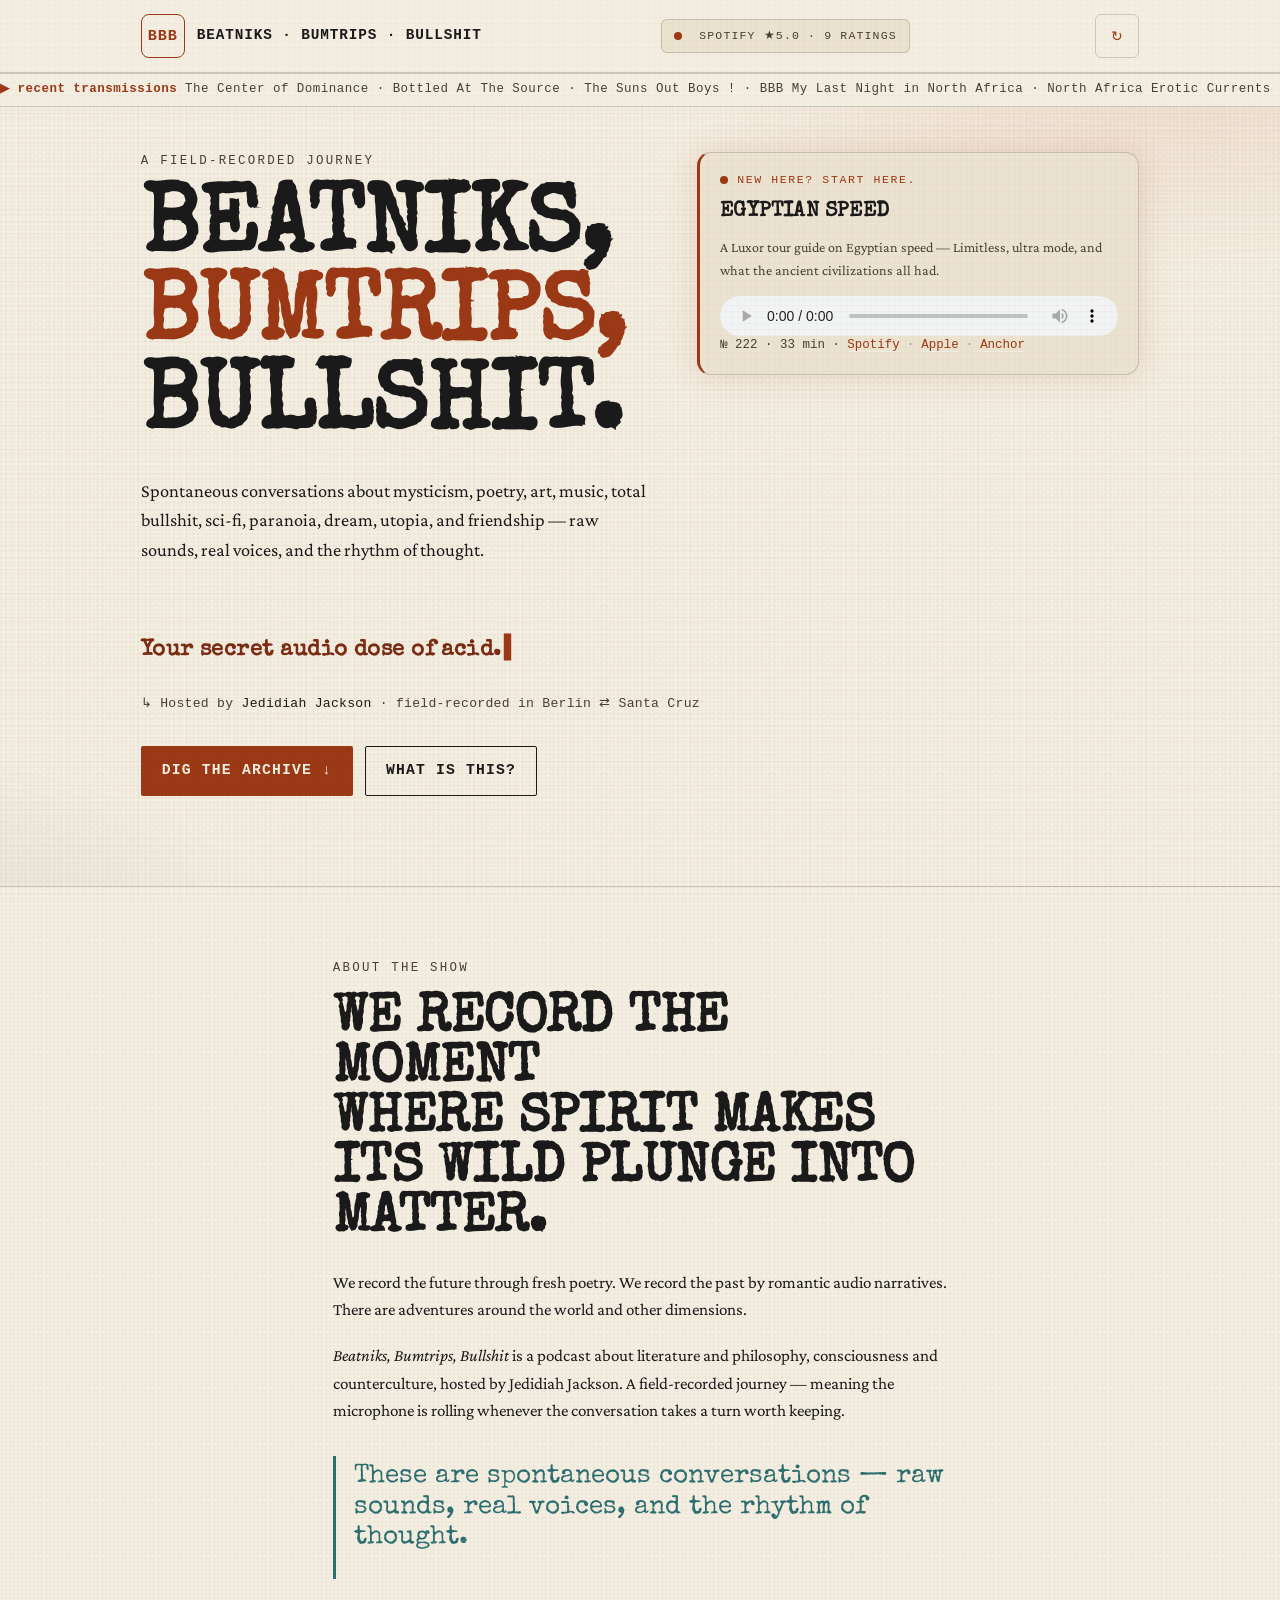
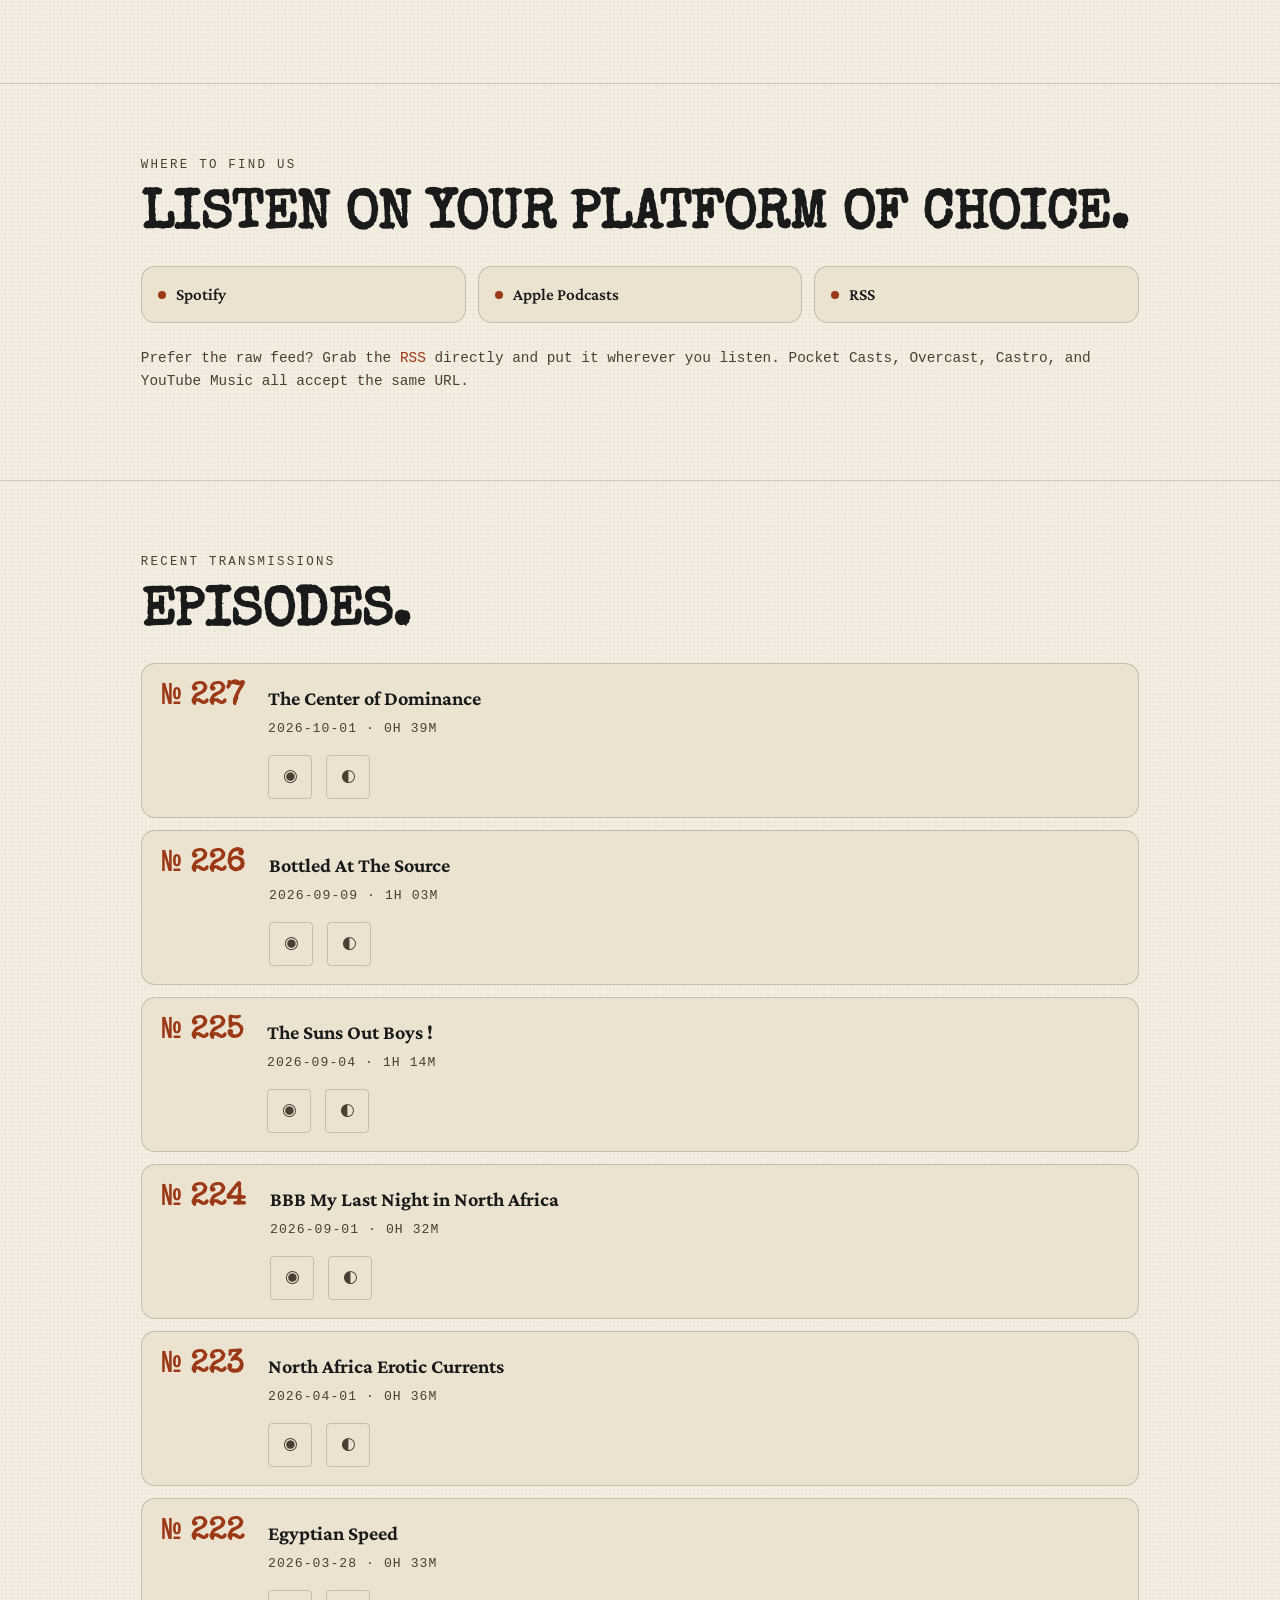
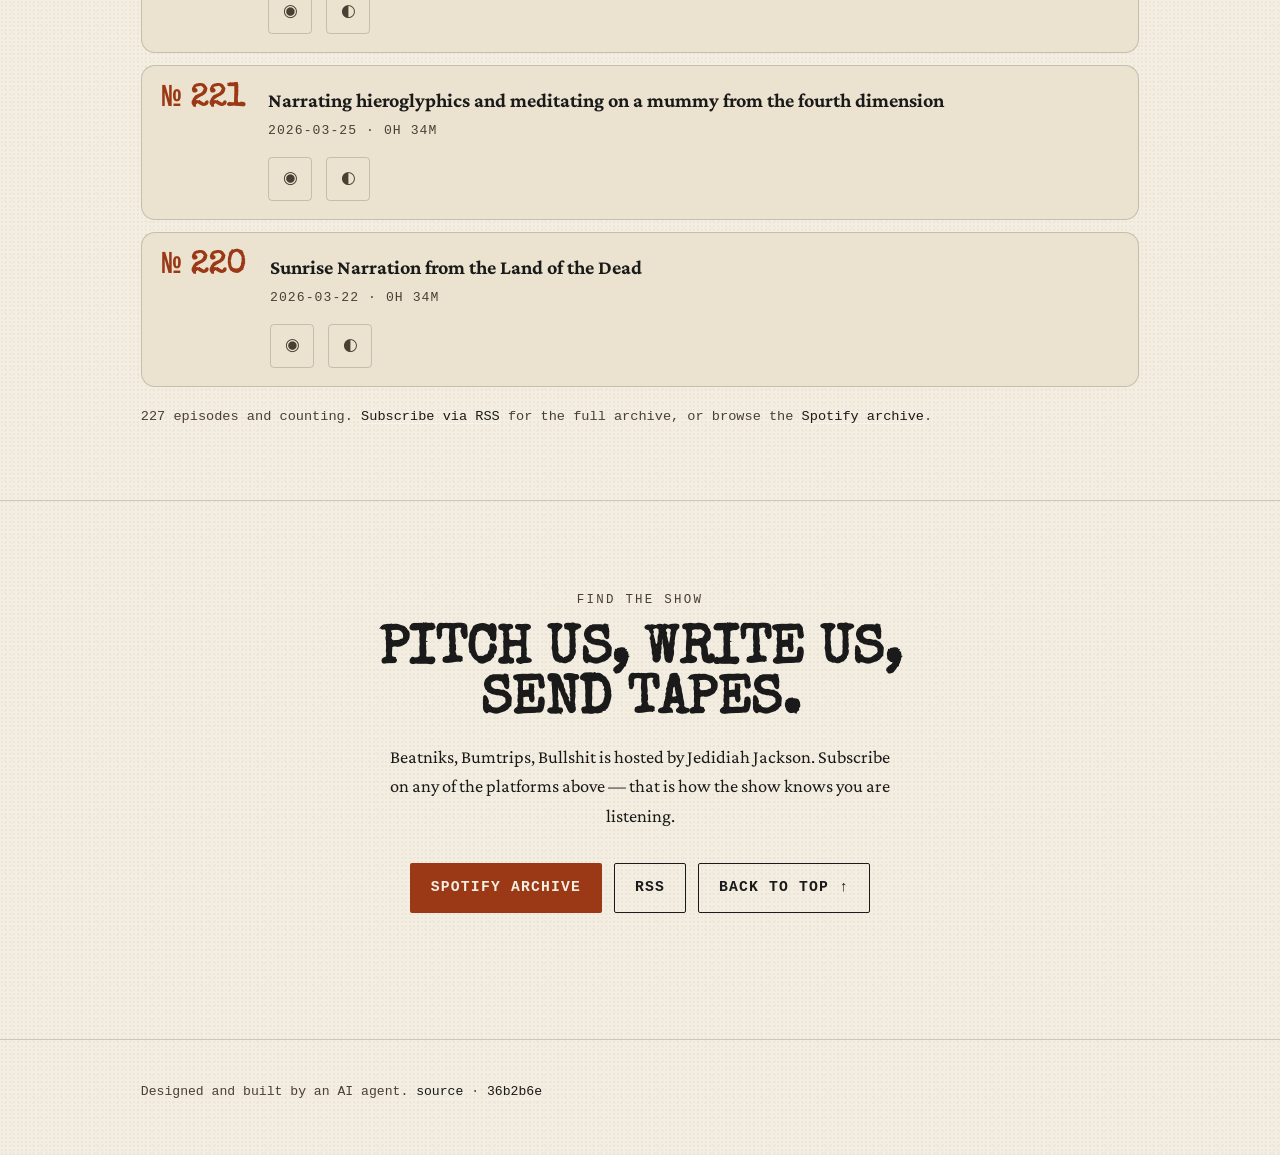
==== commit dff6aa01: "episodes: daily refresh from anchor.fm RSS" ====
--- a/index.html
+++ b/index.html
@@ -13,7 +13,7 @@
   }
   </script>
 
-  <link rel="stylesheet" href="styles.min.css" /></head><body><a class="skip-link" href="#main">Skip to content</a><div class="scanlines" aria-hidden="true"></div><div class="transmission-glitch" aria-hidden="true"></div><div class="acid-invert" aria-hidden="true"></div><div class="konami-msg" id="konami-msg" role="status" aria-live="polite"></div><header class="site-header" role="banner"><div class="wrap header-wrap"><a class="brand" href="#top" aria-label="Beatniks, Bumtrips, Bullshit — home"><span class="brand-mark" aria-hidden="true">BBB</span><span class="brand-name">Beatniks · Bumtrips · Bullshit</span></a><span class="dial"><span class="rec-dot" aria-hidden="true"></span><span class="dial-proof" id="dial-proof">SPOTIFY ★5.0 · 9 RATINGS</span></span><button type="button" id="theme-cycle" class="theme-cycle-btn" aria-label="Cycle to next theme">↻</button></div></header><aside class="marquee" aria-label="Recent episode titles"><div class="marquee-track"><span class="marquee-text"><!-- AUTO-MARQUEE -->Bottled At The Source · The Suns Out Boys ! · BBB My Last Night in North Africa · North Africa Erotic Currents · Egyptian Speed · Narrating hieroglyphics and meditating on a mummy from the fourth dimension · Sunrise Narration from the Land of the Dead · Lion Face Calm / notes from Cairo · BBB Inside a Pyramid · Horse Music · votive notes from Cairo · NUS NUS · Bottled At The Source · The Suns Out Boys ! · BBB My Last Night in North Africa · North Africa Erotic Currents · Egyptian Speed · Narrating hieroglyphics and meditating on a mummy from the fourth dimension · Sunrise Narration from the Land of the Dead · Lion Face Calm / notes from Cairo · BBB Inside a Pyramid · Horse Music · votive notes from Cairo · NUS NUS<!-- /AUTO-MARQUEE --></span></div></aside><main id="main"><section id="top" class="hero" aria-labelledby="hero-title"><div class="wrap"><div class="hero-grid"><div class="hero-copy"><p class="eyebrow">A field-recorded journey</p><h1 id="hero-title" class="display"> Beatniks,<br /><span class="accent">Bumtrips,</span><br /> Bullshit.
+  <link rel="stylesheet" href="styles.min.css" /></head><body><a class="skip-link" href="#main">Skip to content</a><div class="scanlines" aria-hidden="true"></div><div class="transmission-glitch" aria-hidden="true"></div><div class="acid-invert" aria-hidden="true"></div><div class="konami-msg" id="konami-msg" role="status" aria-live="polite"></div><header class="site-header" role="banner"><div class="wrap header-wrap"><a class="brand" href="#top" aria-label="Beatniks, Bumtrips, Bullshit — home"><span class="brand-mark" aria-hidden="true">BBB</span><span class="brand-name">Beatniks · Bumtrips · Bullshit</span></a><span class="dial"><span class="rec-dot" aria-hidden="true"></span><span class="dial-proof" id="dial-proof">SPOTIFY ★5.0 · 9 RATINGS</span></span><button type="button" id="theme-cycle" class="theme-cycle-btn" aria-label="Cycle to next theme">↻</button></div></header><aside class="marquee" aria-label="Recent episode titles"><div class="marquee-track"><span class="marquee-text"><!-- AUTO-MARQUEE -->The Center of Dominance · Bottled At The Source · The Suns Out Boys ! · BBB My Last Night in North Africa · North Africa Erotic Currents · Egyptian Speed · Narrating hieroglyphics and meditating on a mummy from the fourth dimension · Sunrise Narration from the Land of the Dead · Lion Face Calm / notes from Cairo · BBB Inside a Pyramid · Horse Music · votive notes from Cairo · The Center of Dominance · Bottled At The Source · The Suns Out Boys ! · BBB My Last Night in North Africa · North Africa Erotic Currents · Egyptian Speed · Narrating hieroglyphics and meditating on a mummy from the fourth dimension · Sunrise Narration from the Land of the Dead · Lion Face Calm / notes from Cairo · BBB Inside a Pyramid · Horse Music · votive notes from Cairo<!-- /AUTO-MARQUEE --></span></div></aside><main id="main"><section id="top" class="hero" aria-labelledby="hero-title"><div class="wrap"><div class="hero-grid"><div class="hero-copy"><p class="eyebrow">A field-recorded journey</p><h1 id="hero-title" class="display"> Beatniks,<br /><span class="accent">Bumtrips,</span><br /> Bullshit.
             </h1><p class="lede"> Spontaneous conversations about mysticism, poetry, art, music, total bullshit,
               sci-fi, paranoia, dream, utopia, and friendship — raw sounds, real voices,
               and the rhythm of thought.
@@ -30,7 +30,7 @@
             A field-recorded journey — meaning the microphone
             is rolling whenever the conversation takes a turn worth keeping.
           </p><blockquote class="pull"><p>These are spontaneous conversations — raw sounds, real voices, and the rhythm of thought.</p></blockquote></div></div></section><section id="listen" class="listen" aria-labelledby="listen-title"><div class="wrap"><p class="eyebrow">Where to find us</p><h2 id="listen-title" class="display sm">Listen on your platform of choice.</h2><ul class="platforms" role="list"><li><a class="platform" href="https://open.spotify.com/show/43GiaQy9E5rkp6LfzXrvAM" rel="noopener"><span class="dot" aria-hidden="true"></span> Spotify</a></li><li><a class="platform" href="https://podcasts.apple.com/us/podcast/beatniks-bumtrips-b-t/id1663479533" rel="noopener"><span class="dot" aria-hidden="true"></span> Apple Podcasts</a></li><li><a class="platform" href="https://anchor.fm/s/4431c4ac/podcast/rss" rel="noopener"><span class="dot" aria-hidden="true"></span> RSS</a></li></ul><p class="rss-note"> Prefer the raw feed? Grab the <a href="https://anchor.fm/s/4431c4ac/podcast/rss">RSS</a> directly and put it wherever you listen. Pocket Casts, Overcast, Castro, and YouTube Music all accept the same URL.
-        </p></div></section><section id="episodes" class="episodes" aria-labelledby="episodes-title"><div class="wrap"><p class="eyebrow">Recent transmissions</p><h2 id="episodes-title" class="display sm">Episodes.</h2><!-- AUTO-EPISODES-START --><ol class="episode-list" role="list"><li class="episode"><span class="ep-no">№&nbsp;226</span><div class="ep-body"><h3 class="ep-title">Bottled At The Source</h3><p class="ep-meta">2026-09-09 · 1h 03m</p><ul class="ep-platforms" aria-label="Listen on"><li><a href="https://podcasters.spotify.com/pod/show/jedidiah-jackson/episodes/Bottled-At-The-Source-e3oj9su" aria-label="Listen on Spotify" rel="noopener"><span aria-hidden="true">&#9673;</span><span class="sr-only">Spotify</span></a></li><li><a href="https://anchor.fm/jedidiah-jackson/episodes/Bottled-At-The-Source-e3oj9su" aria-label="Listen on Anchor" rel="noopener"><span aria-hidden="true">&#9680;</span><span class="sr-only">Anchor</span></a></li></ul></div></li><li class="episode"><span class="ep-no">№&nbsp;225</span><div class="ep-body"><h3 class="ep-title">The Suns Out Boys !</h3><p class="ep-meta">2026-09-04 · 1h 14m</p><ul class="ep-platforms" aria-label="Listen on"><li><a href="https://podcasters.spotify.com/pod/show/jedidiah-jackson/episodes/The-Suns-Out-Boys-e3o9js3" aria-label="Listen on Spotify" rel="noopener"><span aria-hidden="true">&#9673;</span><span class="sr-only">Spotify</span></a></li><li><a href="https://anchor.fm/jedidiah-jackson/episodes/The-Suns-Out-Boys-e3o9js3" aria-label="Listen on Anchor" rel="noopener"><span aria-hidden="true">&#9680;</span><span class="sr-only">Anchor</span></a></li></ul></div></li><li class="episode"><span class="ep-no">№&nbsp;224</span><div class="ep-body"><h3 class="ep-title">BBB My Last Night in North Africa</h3><p class="ep-meta">2026-09-01 · 0h 32m</p><ul class="ep-platforms" aria-label="Listen on"><li><a href="https://podcasters.spotify.com/pod/show/jedidiah-jackson/episodes/BBB-My-Last-Night-in-North-Africa-e3o6sg9" aria-label="Listen on Spotify" rel="noopener"><span aria-hidden="true">&#9673;</span><span class="sr-only">Spotify</span></a></li><li><a href="https://anchor.fm/jedidiah-jackson/episodes/BBB-My-Last-Night-in-North-Africa-e3o6sg9" aria-label="Listen on Anchor" rel="noopener"><span aria-hidden="true">&#9680;</span><span class="sr-only">Anchor</span></a></li></ul></div></li><li class="episode"><span class="ep-no">№&nbsp;223</span><div class="ep-body"><h3 class="ep-title">North Africa Erotic Currents</h3><p class="ep-meta">2026-04-01 · 0h 36m</p><ul class="ep-platforms" aria-label="Listen on"><li><a href="https://podcasters.spotify.com/pod/show/jedidiah-jackson/episodes/North-Africa-Erotic-Currents-e3fnosv" aria-label="Listen on Spotify" rel="noopener"><span aria-hidden="true">&#9673;</span><span class="sr-only">Spotify</span></a></li><li><a href="https://anchor.fm/jedidiah-jackson/episodes/North-Africa-Erotic-Currents-e3fnosv" aria-label="Listen on Anchor" rel="noopener"><span aria-hidden="true">&#9680;</span><span class="sr-only">Anchor</span></a></li></ul></div></li><li class="episode"><span class="ep-no">№&nbsp;222</span><div class="ep-body"><h3 class="ep-title">Egyptian Speed</h3><p class="ep-meta">2026-03-28 · 0h 33m</p><ul class="ep-platforms" aria-label="Listen on"><li><a href="https://podcasters.spotify.com/pod/show/jedidiah-jackson/episodes/Egyptian-Speed-e3flctf" aria-label="Listen on Spotify" rel="noopener"><span aria-hidden="true">&#9673;</span><span class="sr-only">Spotify</span></a></li><li><a href="https://anchor.fm/jedidiah-jackson/episodes/Egyptian-Speed-e3flctf" aria-label="Listen on Anchor" rel="noopener"><span aria-hidden="true">&#9680;</span><span class="sr-only">Anchor</span></a></li></ul></div></li><li class="episode"><span class="ep-no">№&nbsp;221</span><div class="ep-body"><h3 class="ep-title">Narrating hieroglyphics and meditating on a mummy from the fourth dimension</h3><p class="ep-meta">2026-03-25 · 0h 34m</p><ul class="ep-platforms" aria-label="Listen on"><li><a href="https://podcasters.spotify.com/pod/show/jedidiah-jackson/episodes/Narrating-hieroglyphics-and-meditating-on-a-mummy-from-the-fourth-dimension-e3fkkek" aria-label="Listen on Spotify" rel="noopener"><span aria-hidden="true">&#9673;</span><span class="sr-only">Spotify</span></a></li><li><a href="https://anchor.fm/jedidiah-jackson/episodes/Narrating-hieroglyphics-and-meditating-on-a-mummy-from-the-fourth-dimension-e3fkkek" aria-label="Listen on Anchor" rel="noopener"><span aria-hidden="true">&#9680;</span><span class="sr-only">Anchor</span></a></li></ul></div></li><li class="episode"><span class="ep-no">№&nbsp;220</span><div class="ep-body"><h3 class="ep-title">Sunrise Narration from the Land of the Dead</h3><p class="ep-meta">2026-03-22 · 0h 34m</p><ul class="ep-platforms" aria-label="Listen on"><li><a href="https://podcasters.spotify.com/pod/show/jedidiah-jackson/episodes/Sunrise-Narration-from-the-Land-of-the-Dead-e3fkk0s" aria-label="Listen on Spotify" rel="noopener"><span aria-hidden="true">&#9673;</span><span class="sr-only">Spotify</span></a></li><li><a href="https://anchor.fm/jedidiah-jackson/episodes/Sunrise-Narration-from-the-Land-of-the-Dead-e3fkk0s" aria-label="Listen on Anchor" rel="noopener"><span aria-hidden="true">&#9680;</span><span class="sr-only">Anchor</span></a></li></ul></div></li><li class="episode"><span class="ep-no">№&nbsp;219</span><div class="ep-body"><h3 class="ep-title">Lion Face Calm / notes from Cairo</h3><p class="ep-meta">2026-03-19 · 0h 33m</p><ul class="ep-platforms" aria-label="Listen on"><li><a href="https://podcasters.spotify.com/pod/show/jedidiah-jackson/episodes/Lion-Face-Calm--notes-from-Cairo-e3fhp6v" aria-label="Listen on Spotify" rel="noopener"><span aria-hidden="true">&#9673;</span><span class="sr-only">Spotify</span></a></li><li><a href="https://anchor.fm/jedidiah-jackson/episodes/Lion-Face-Calm--notes-from-Cairo-e3fhp6v" aria-label="Listen on Anchor" rel="noopener"><span aria-hidden="true">&#9680;</span><span class="sr-only">Anchor</span></a></li></ul></div></li></ol><p class="ep-more"> 226 episodes and counting. <a href="https://anchor.fm/s/4431c4ac/podcast/rss">Subscribe via RSS</a> for the full archive, or browse the <a href="https://open.spotify.com/show/43GiaQy9E5rkp6LfzXrvAM">Spotify archive</a>.
+        </p></div></section><section id="episodes" class="episodes" aria-labelledby="episodes-title"><div class="wrap"><p class="eyebrow">Recent transmissions</p><h2 id="episodes-title" class="display sm">Episodes.</h2><!-- AUTO-EPISODES-START --><ol class="episode-list" role="list"><li class="episode"><span class="ep-no">№&nbsp;227</span><div class="ep-body"><h3 class="ep-title">The Center of Dominance</h3><p class="ep-meta">2026-10-01 · 0h 39m</p><ul class="ep-platforms" aria-label="Listen on"><li><a href="https://podcasters.spotify.com/pod/show/jedidiah-jackson/episodes/The-Center-of-Dominance-e3pmgv5" aria-label="Listen on Spotify" rel="noopener"><span aria-hidden="true">&#9673;</span><span class="sr-only">Spotify</span></a></li><li><a href="https://anchor.fm/jedidiah-jackson/episodes/The-Center-of-Dominance-e3pmgv5" aria-label="Listen on Anchor" rel="noopener"><span aria-hidden="true">&#9680;</span><span class="sr-only">Anchor</span></a></li></ul></div></li><li class="episode"><span class="ep-no">№&nbsp;226</span><div class="ep-body"><h3 class="ep-title">Bottled At The Source</h3><p class="ep-meta">2026-09-09 · 1h 03m</p><ul class="ep-platforms" aria-label="Listen on"><li><a href="https://podcasters.spotify.com/pod/show/jedidiah-jackson/episodes/Bottled-At-The-Source-e3oj9su" aria-label="Listen on Spotify" rel="noopener"><span aria-hidden="true">&#9673;</span><span class="sr-only">Spotify</span></a></li><li><a href="https://anchor.fm/jedidiah-jackson/episodes/Bottled-At-The-Source-e3oj9su" aria-label="Listen on Anchor" rel="noopener"><span aria-hidden="true">&#9680;</span><span class="sr-only">Anchor</span></a></li></ul></div></li><li class="episode"><span class="ep-no">№&nbsp;225</span><div class="ep-body"><h3 class="ep-title">The Suns Out Boys !</h3><p class="ep-meta">2026-09-04 · 1h 14m</p><ul class="ep-platforms" aria-label="Listen on"><li><a href="https://podcasters.spotify.com/pod/show/jedidiah-jackson/episodes/The-Suns-Out-Boys-e3o9js3" aria-label="Listen on Spotify" rel="noopener"><span aria-hidden="true">&#9673;</span><span class="sr-only">Spotify</span></a></li><li><a href="https://anchor.fm/jedidiah-jackson/episodes/The-Suns-Out-Boys-e3o9js3" aria-label="Listen on Anchor" rel="noopener"><span aria-hidden="true">&#9680;</span><span class="sr-only">Anchor</span></a></li></ul></div></li><li class="episode"><span class="ep-no">№&nbsp;224</span><div class="ep-body"><h3 class="ep-title">BBB My Last Night in North Africa</h3><p class="ep-meta">2026-09-01 · 0h 32m</p><ul class="ep-platforms" aria-label="Listen on"><li><a href="https://podcasters.spotify.com/pod/show/jedidiah-jackson/episodes/BBB-My-Last-Night-in-North-Africa-e3o6sg9" aria-label="Listen on Spotify" rel="noopener"><span aria-hidden="true">&#9673;</span><span class="sr-only">Spotify</span></a></li><li><a href="https://anchor.fm/jedidiah-jackson/episodes/BBB-My-Last-Night-in-North-Africa-e3o6sg9" aria-label="Listen on Anchor" rel="noopener"><span aria-hidden="true">&#9680;</span><span class="sr-only">Anchor</span></a></li></ul></div></li><li class="episode"><span class="ep-no">№&nbsp;223</span><div class="ep-body"><h3 class="ep-title">North Africa Erotic Currents</h3><p class="ep-meta">2026-04-01 · 0h 36m</p><ul class="ep-platforms" aria-label="Listen on"><li><a href="https://podcasters.spotify.com/pod/show/jedidiah-jackson/episodes/North-Africa-Erotic-Currents-e3fnosv" aria-label="Listen on Spotify" rel="noopener"><span aria-hidden="true">&#9673;</span><span class="sr-only">Spotify</span></a></li><li><a href="https://anchor.fm/jedidiah-jackson/episodes/North-Africa-Erotic-Currents-e3fnosv" aria-label="Listen on Anchor" rel="noopener"><span aria-hidden="true">&#9680;</span><span class="sr-only">Anchor</span></a></li></ul></div></li><li class="episode"><span class="ep-no">№&nbsp;222</span><div class="ep-body"><h3 class="ep-title">Egyptian Speed</h3><p class="ep-meta">2026-03-28 · 0h 33m</p><ul class="ep-platforms" aria-label="Listen on"><li><a href="https://podcasters.spotify.com/pod/show/jedidiah-jackson/episodes/Egyptian-Speed-e3flctf" aria-label="Listen on Spotify" rel="noopener"><span aria-hidden="true">&#9673;</span><span class="sr-only">Spotify</span></a></li><li><a href="https://anchor.fm/jedidiah-jackson/episodes/Egyptian-Speed-e3flctf" aria-label="Listen on Anchor" rel="noopener"><span aria-hidden="true">&#9680;</span><span class="sr-only">Anchor</span></a></li></ul></div></li><li class="episode"><span class="ep-no">№&nbsp;221</span><div class="ep-body"><h3 class="ep-title">Narrating hieroglyphics and meditating on a mummy from the fourth dimension</h3><p class="ep-meta">2026-03-25 · 0h 34m</p><ul class="ep-platforms" aria-label="Listen on"><li><a href="https://podcasters.spotify.com/pod/show/jedidiah-jackson/episodes/Narrating-hieroglyphics-and-meditating-on-a-mummy-from-the-fourth-dimension-e3fkkek" aria-label="Listen on Spotify" rel="noopener"><span aria-hidden="true">&#9673;</span><span class="sr-only">Spotify</span></a></li><li><a href="https://anchor.fm/jedidiah-jackson/episodes/Narrating-hieroglyphics-and-meditating-on-a-mummy-from-the-fourth-dimension-e3fkkek" aria-label="Listen on Anchor" rel="noopener"><span aria-hidden="true">&#9680;</span><span class="sr-only">Anchor</span></a></li></ul></div></li><li class="episode"><span class="ep-no">№&nbsp;220</span><div class="ep-body"><h3 class="ep-title">Sunrise Narration from the Land of the Dead</h3><p class="ep-meta">2026-03-22 · 0h 34m</p><ul class="ep-platforms" aria-label="Listen on"><li><a href="https://podcasters.spotify.com/pod/show/jedidiah-jackson/episodes/Sunrise-Narration-from-the-Land-of-the-Dead-e3fkk0s" aria-label="Listen on Spotify" rel="noopener"><span aria-hidden="true">&#9673;</span><span class="sr-only">Spotify</span></a></li><li><a href="https://anchor.fm/jedidiah-jackson/episodes/Sunrise-Narration-from-the-Land-of-the-Dead-e3fkk0s" aria-label="Listen on Anchor" rel="noopener"><span aria-hidden="true">&#9680;</span><span class="sr-only">Anchor</span></a></li></ul></div></li></ol><p class="ep-more"> 227 episodes and counting. <a href="https://anchor.fm/s/4431c4ac/podcast/rss">Subscribe via RSS</a> for the full archive, or browse the <a href="https://open.spotify.com/show/43GiaQy9E5rkp6LfzXrvAM">Spotify archive</a>.
         </p><!-- AUTO-EPISODES-END --></div></section><section id="contact" class="contact" aria-labelledby="contact-title"><div class="wrap narrow"><p class="eyebrow">Find the show</p><h2 id="contact-title" class="display sm">Pitch us, write us, send tapes.</h2><p class="lede"> Beatniks, Bumtrips, Bullshit is hosted by Jedidiah Jackson. Subscribe on
           any of the platforms above — that is how the show knows you are listening.
         </p><div class="cta-row center"><a class="btn btn-primary" href="https://open.spotify.com/show/43GiaQy9E5rkp6LfzXrvAM">Spotify archive</a><a class="btn btn-ghost" href="https://anchor.fm/s/4431c4ac/podcast/rss">RSS</a><a class="btn btn-ghost" href="#top">Back to top ↑</a></div></div></section></main><footer class="site-footer" role="contentinfo"><div class="wrap footer-wrap"><p class="credit"> Designed and built by an AI agent.
